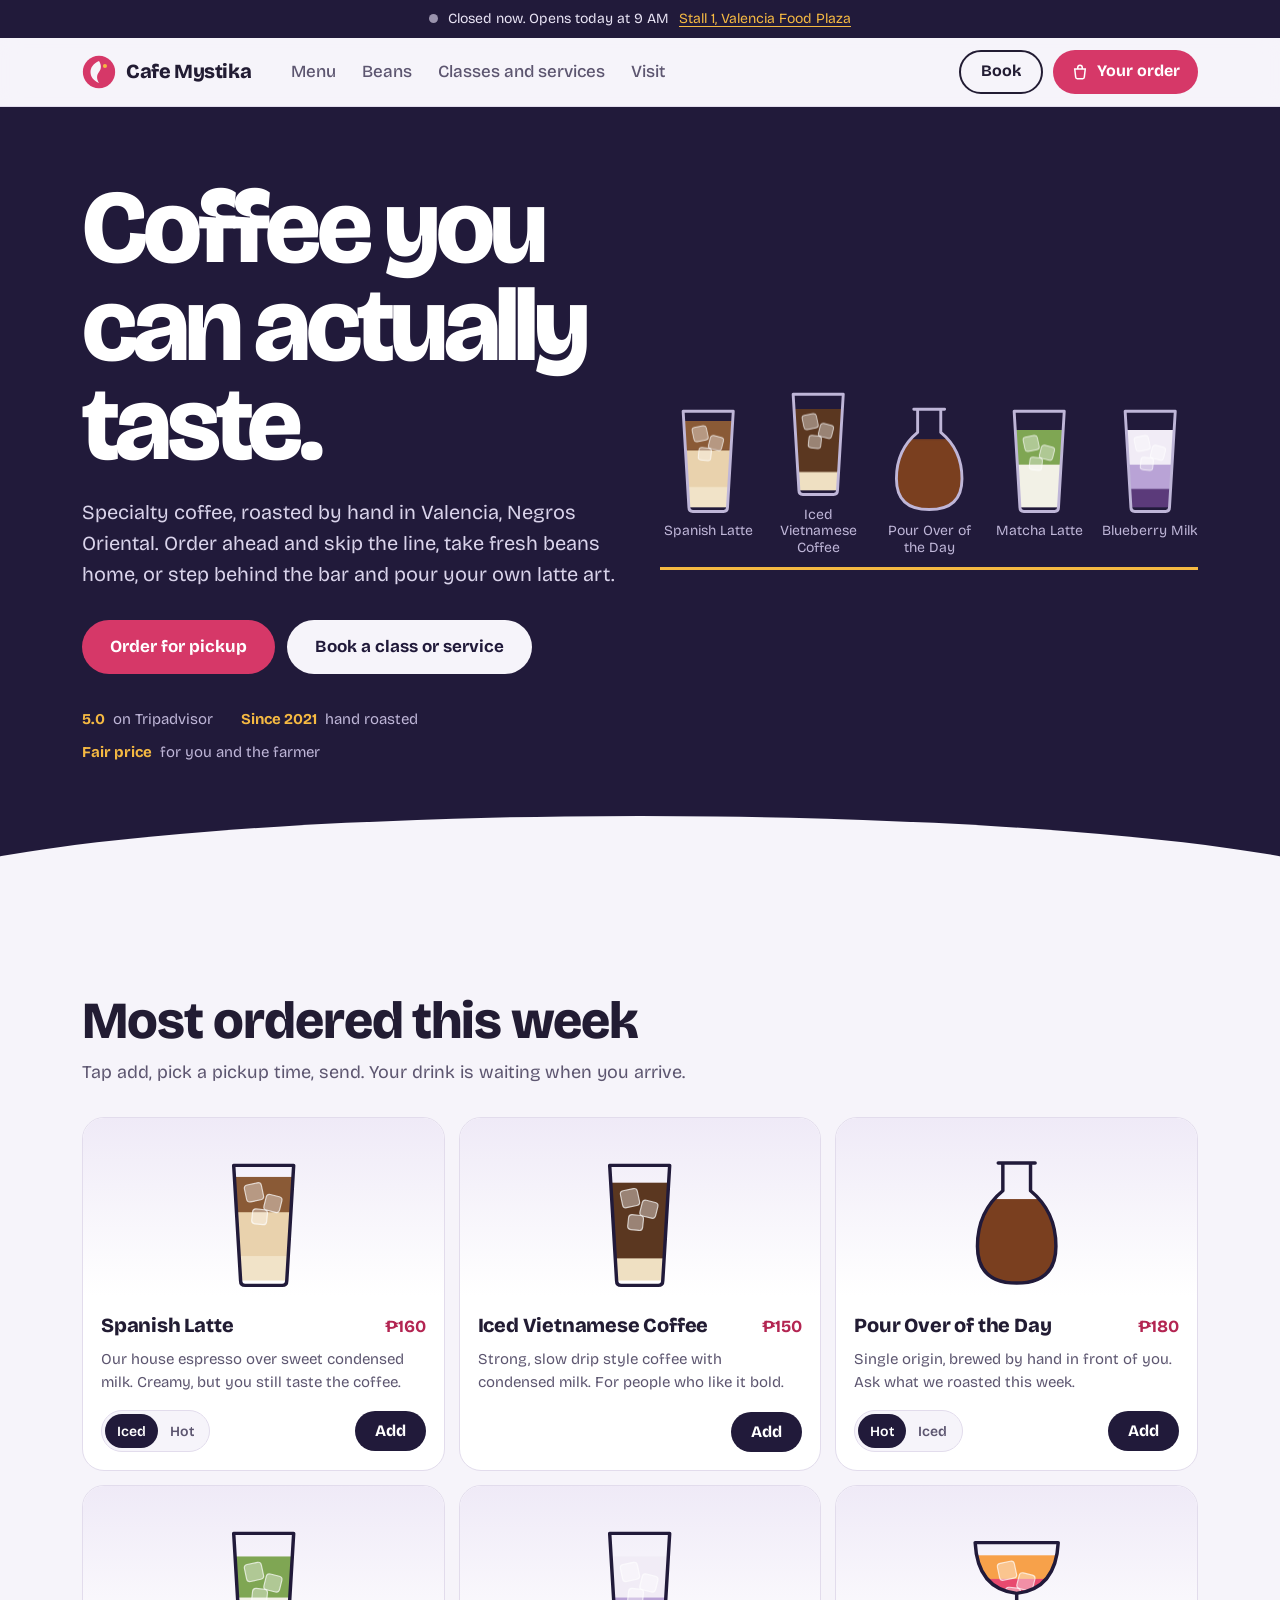
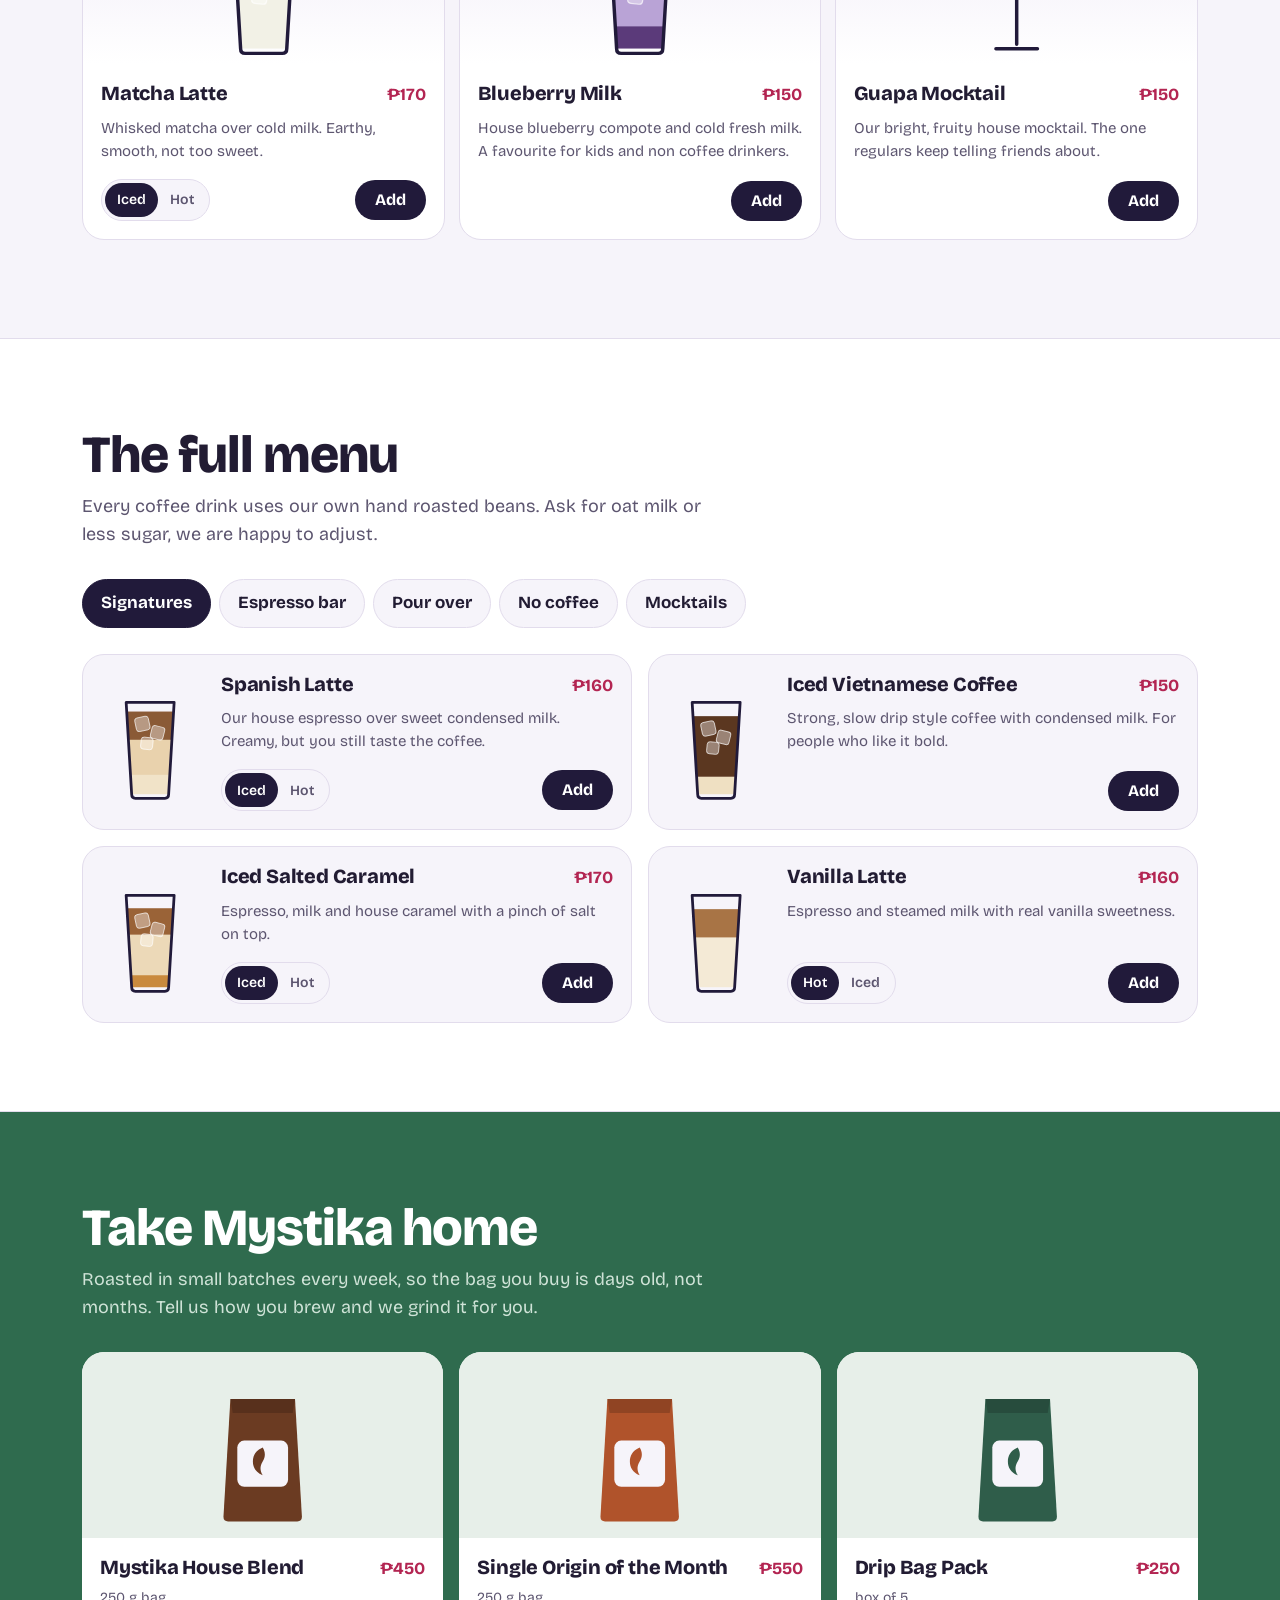
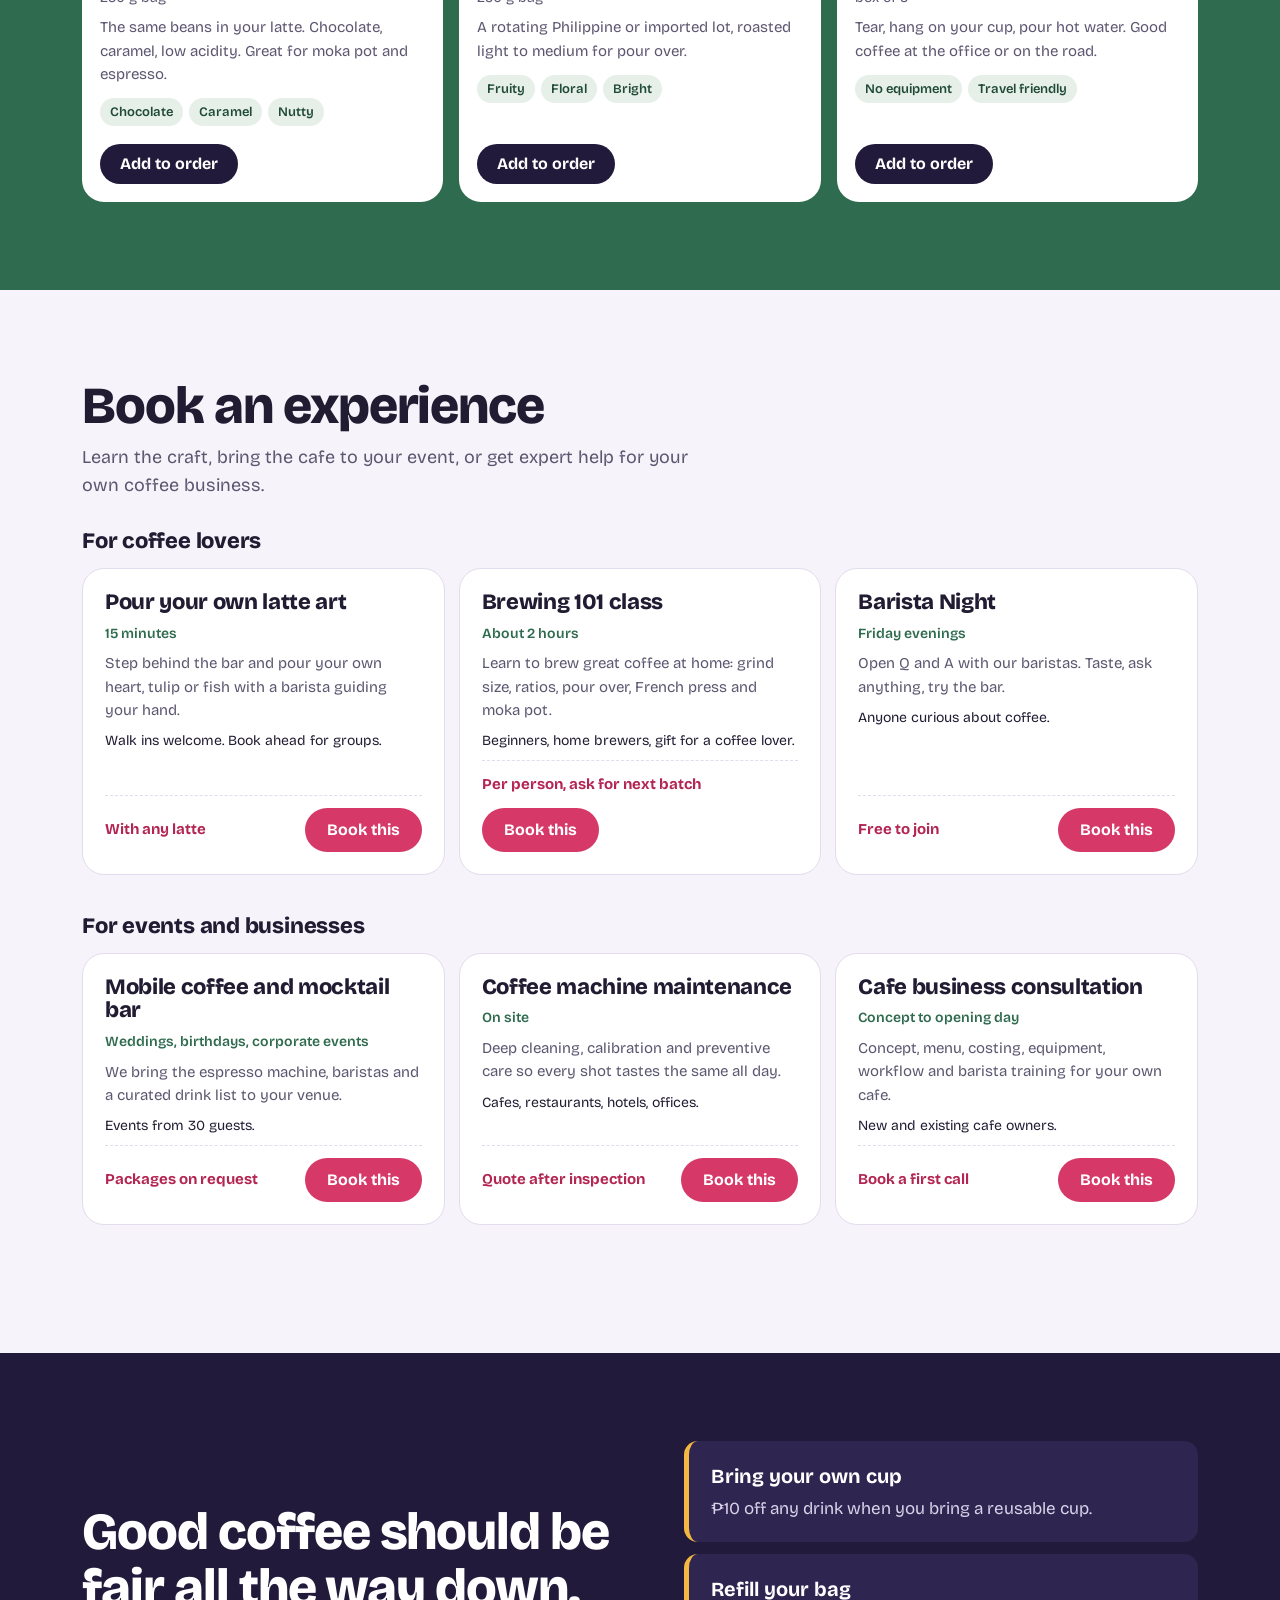
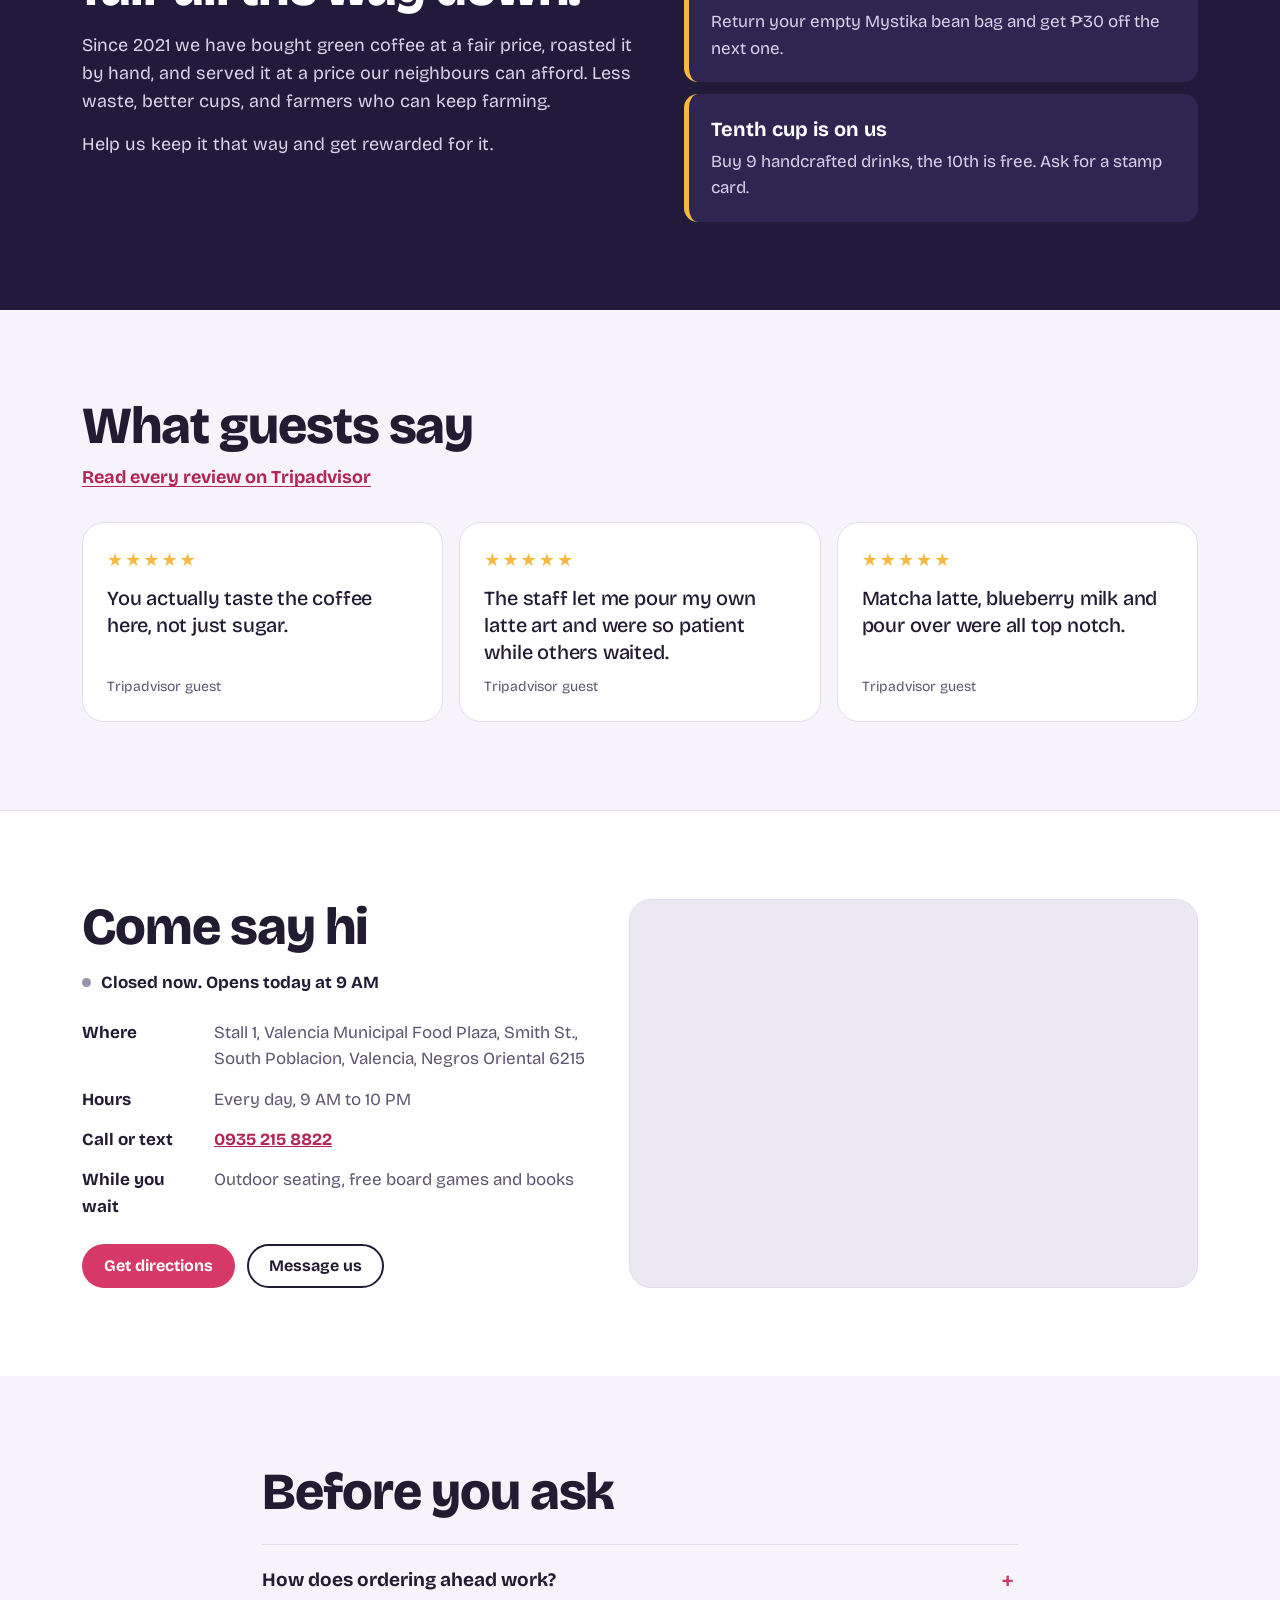
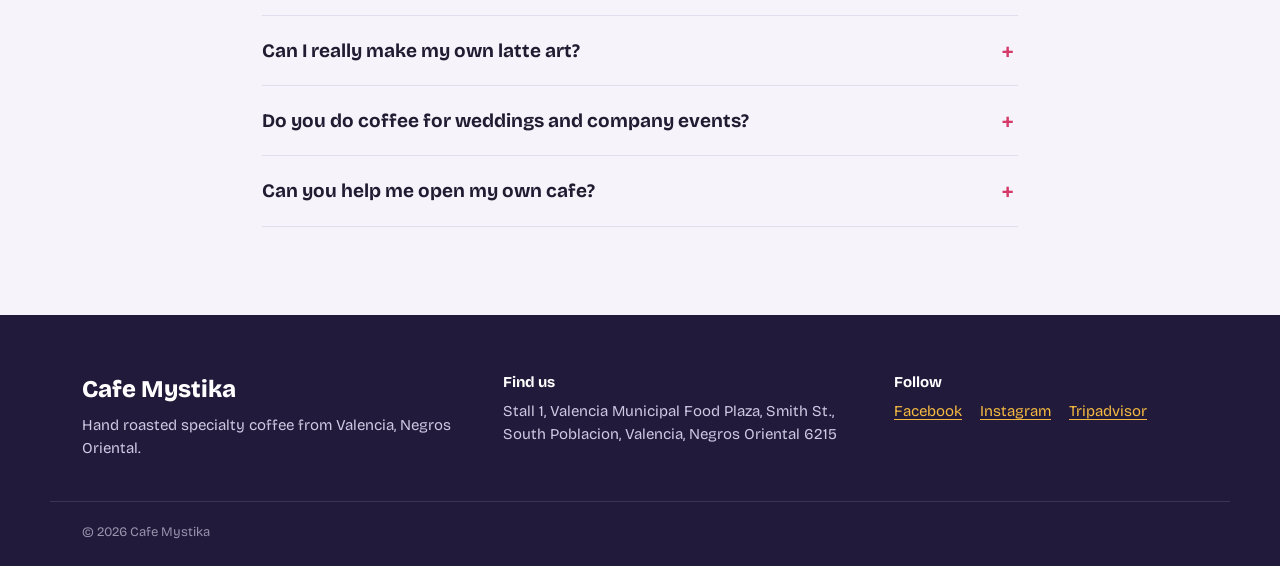
==== index.html @ bd98e8c8 "Build Cafe Mystika website with order ahead and booking flows Single page static site: bestsellers, " ====
<!doctype html>
<html lang="en">
<head>
  <meta charset="utf-8">
  <meta name="viewport" content="width=device-width, initial-scale=1">
  <title>Cafe Mystika | Specialty Coffee in Valencia, Negros Oriental</title>
  <meta name="description" content="Hand roasted specialty coffee in Valencia, Negros Oriental. Order ahead for pickup, buy fresh beans, pour your own latte art, or book a brewing class, event coffee bar, machine maintenance or cafe consultation.">
  <meta name="theme-color" content="#211a3a">
  <link rel="canonical" href="https://www.cafemystika.com/">
  <link rel="icon" href="assets/img/favicon.svg" type="image/svg+xml">

  <meta property="og:type" content="website">
  <meta property="og:title" content="Cafe Mystika | Coffee you can actually taste">
  <meta property="og:description" content="Hand roasted specialty coffee in Valencia, Negros Oriental. Order ahead, take beans home, or book a class.">
  <meta property="og:url" content="https://www.cafemystika.com/">
  <meta property="og:image" content="https://www.cafemystika.com/assets/img/og.png">
  <meta name="twitter:card" content="summary_large_image">

  <link rel="preconnect" href="https://fonts.googleapis.com">
  <link rel="preconnect" href="https://fonts.gstatic.com" crossorigin>
  <link href="https://fonts.googleapis.com/css2?family=Bricolage+Grotesque:opsz,wght@12..96,400;12..96,500;12..96,700;12..96,800&display=swap" rel="stylesheet">
  <link rel="stylesheet" href="assets/css/styles.css">

  <script type="application/ld+json">
  {
    "@context": "https://schema.org",
    "@type": "CafeOrCoffeeShop",
    "name": "Cafe Mystika",
    "url": "https://www.cafemystika.com/",
    "telephone": "+639352158822",
    "servesCuisine": "Specialty coffee",
    "priceRange": "₱₱",
    "address": {
      "@type": "PostalAddress",
      "streetAddress": "Stall 1, Valencia Municipal Food Plaza, Smith St., South Poblacion",
      "addressLocality": "Valencia",
      "addressRegion": "Negros Oriental",
      "postalCode": "6215",
      "addressCountry": "PH"
    },
    "openingHoursSpecification": [{
      "@type": "OpeningHoursSpecification",
      "dayOfWeek": ["Monday","Tuesday","Wednesday","Thursday","Friday","Saturday","Sunday"],
      "opens": "09:00",
      "closes": "22:00"
    }],
    "sameAs": [
      "https://www.facebook.com/CafeMystika/",
      "https://www.instagram.com/cafemystika/"
    ]
  }
  </script>
</head>
<body>
  <a class="skip" href="#main">Skip to content</a>

  <div class="statusbar" role="status">
    <span class="status-dot" data-open-dot></span>
    <span data-open-text>Open daily 9 AM to 10 PM</span>
    <a href="#visit" class="statusbar-link">Stall 1, Valencia Food Plaza</a>
  </div>

  <header class="site-header">
    <div class="wrap header-inner">
      <a href="#top" class="logo" aria-label="Cafe Mystika home">
        <svg viewBox="0 0 40 40" width="34" height="34" aria-hidden="true"><circle cx="20" cy="20" r="19" fill="var(--hibiscus)"/><path d="M20 7c3 5 3 9 0 13s-3 8 0 13c-7-3-10-8-10-13S13 10 20 7z" fill="var(--paper)"/><circle cx="27" cy="13" r="2.4" fill="var(--mango)"/></svg>
        <span>Cafe Mystika</span>
      </a>
      <nav class="nav" aria-label="Main">
        <a href="#menu">Menu</a>
        <a href="#beans">Beans</a>
        <a href="#book">Classes and services</a>
        <a href="#visit">Visit</a>
      </nav>
      <div class="header-actions">
        <a class="btn btn-ghost hide-sm" href="#book">Book</a>
        <button class="btn btn-primary cart-btn" type="button" data-open-cart aria-label="Open your order">
          <svg viewBox="0 0 24 24" width="18" height="18" aria-hidden="true"><path d="M5 8h14l-1.3 11.1a2 2 0 0 1-2 1.9H8.3a2 2 0 0 1-2-1.9L5 8zm4 0V6a3 3 0 0 1 6 0v2" fill="none" stroke="currentColor" stroke-width="2" stroke-linecap="round"/></svg>
          <span class="hide-xs">Your order</span>
          <span class="cart-count" data-cart-count>0</span>
        </button>
      </div>
    </div>
  </header>

  <main id="main">
    <section class="hero" id="top">
      <div class="wrap hero-grid">
        <div class="hero-copy">
          <h1>Coffee you can actually taste.</h1>
          <p class="lede">Specialty coffee, roasted by hand in Valencia, Negros Oriental. Order ahead and skip the line, take fresh beans home, or step behind the bar and pour your own latte art.</p>
          <div class="hero-ctas">
            <a class="btn btn-primary btn-lg" href="#menu">Order for pickup</a>
            <a class="btn btn-light btn-lg" href="#book">Book a class or service</a>
          </div>
          <ul class="proof">
            <li><strong>5.0</strong> on Tripadvisor</li>
            <li><strong>Since 2021</strong> hand roasted</li>
            <li><strong>Fair price</strong> for you and the farmer</li>
          </ul>
        </div>
        <div class="hero-shelf" aria-hidden="true" data-hero-shelf></div>
      </div>
    </section>

    <section class="section" id="bestsellers" aria-labelledby="best-h">
      <div class="wrap">
        <div class="section-head">
          <h2 id="best-h">Most ordered this week</h2>
          <p>Tap add, pick a pickup time, send. Your drink is waiting when you arrive.</p>
        </div>
        <div class="bestsellers" data-bestsellers></div>
      </div>
    </section>

    <section class="section section-menu" id="menu" aria-labelledby="menu-h">
      <div class="wrap">
        <div class="section-head">
          <h2 id="menu-h">The full menu</h2>
          <p>Every coffee drink uses our own hand roasted beans. Ask for oat milk or less sugar, we are happy to adjust.</p>
        </div>
        <div class="tabs" role="tablist" aria-label="Menu categories" data-tabs></div>
        <div class="menu-list" data-menu></div>
      </div>
    </section>

    <section class="section section-beans" id="beans" aria-labelledby="beans-h">
      <div class="wrap">
        <div class="section-head">
          <h2 id="beans-h">Take Mystika home</h2>
          <p>Roasted in small batches every week, so the bag you buy is days old, not months. Tell us how you brew and we grind it for you.</p>
        </div>
        <div class="beans" data-beans></div>
      </div>
    </section>

    <section class="section" id="book" aria-labelledby="book-h">
      <div class="wrap">
        <div class="section-head">
          <h2 id="book-h">Book an experience</h2>
          <p>Learn the craft, bring the cafe to your event, or get expert help for your own coffee business.</p>
        </div>
        <h3 class="group-title">For coffee lovers</h3>
        <div class="services" data-services="experience"></div>
        <h3 class="group-title">For events and businesses</h3>
        <div class="services" data-services="business"></div>
      </div>
    </section>

    <section class="section section-mission" id="mission" aria-labelledby="mission-h">
      <div class="wrap mission-grid">
        <div>
          <h2 id="mission-h">Good coffee should be fair all the way down.</h2>
          <p>Since 2021 we have bought green coffee at a fair price, roasted it by hand, and served it at a price our neighbours can afford. Less waste, better cups, and farmers who can keep farming.</p>
          <p>Help us keep it that way and get rewarded for it.</p>
        </div>
        <ul class="offers" data-offers></ul>
      </div>
    </section>

    <section class="section" id="reviews" aria-labelledby="reviews-h">
      <div class="wrap">
        <div class="section-head">
          <h2 id="reviews-h">What guests say</h2>
          <p><a data-link="tripadvisor" href="#" target="_blank" rel="noopener">Read every review on Tripadvisor</a></p>
        </div>
        <div class="reviews" data-reviews></div>
      </div>
    </section>

    <section class="section section-visit" id="visit" aria-labelledby="visit-h">
      <div class="wrap visit-grid">
        <div class="visit-info">
          <h2 id="visit-h">Come say hi</h2>
          <p class="visit-status"><span class="status-dot" data-open-dot></span> <span data-open-text>Open daily 9 AM to 10 PM</span></p>
          <dl class="facts">
            <div><dt>Where</dt><dd data-address></dd></div>
            <div><dt>Hours</dt><dd>Every day, 9 AM to 10 PM</dd></div>
            <div><dt>Call or text</dt><dd><a data-link="tel" href="#" data-phone-display></a></dd></div>
            <div><dt>While you wait</dt><dd>Outdoor seating, free board games and books</dd></div>
          </dl>
          <div class="visit-ctas">
            <a class="btn btn-primary" data-link="directions" href="#" target="_blank" rel="noopener">Get directions</a>
            <a class="btn btn-ghost" data-link="messenger" href="#" target="_blank" rel="noopener">Message us</a>
          </div>
        </div>
        <div class="map">
          <iframe title="Map to Cafe Mystika" loading="lazy" referrerpolicy="no-referrer-when-downgrade" data-map></iframe>
        </div>
      </div>
    </section>

    <section class="section" id="faq" aria-labelledby="faq-h">
      <div class="wrap faq-wrap">
        <h2 id="faq-h">Before you ask</h2>
        <div class="faq">
          <details>
            <summary>How does ordering ahead work?</summary>
            <p>Add drinks or beans to your order, choose a pickup time and send it to us by text or Messenger. We confirm right away and have it ready when you arrive. You pay at the counter.</p>
          </details>
          <details>
            <summary>Can I really make my own latte art?</summary>
            <p>Yes. Order any latte and ask the barista. They will guide your hand. Groups of four or more, please book ahead so we can give you the bar.</p>
          </details>
          <details>
            <summary>Do you do coffee for weddings and company events?</summary>
            <p>Yes. We bring the machine, the baristas and a drink list made for your guests. Send a booking request with your date and headcount and we will reply with packages.</p>
          </details>
          <details>
            <summary>Can you help me open my own cafe?</summary>
            <p>That is exactly what our consultation is for: concept, menu costing, equipment, workflow and barista training. Book a first call and tell us where you are at.</p>
          </details>
        </div>
      </div>
    </section>
  </main>

  <footer class="site-footer">
    <div class="wrap footer-grid">
      <div>
        <p class="footer-name">Cafe Mystika</p>
        <p>Hand roasted specialty coffee from Valencia, Negros Oriental.</p>
      </div>
      <div>
        <p class="footer-h">Find us</p>
        <p data-address></p>
      </div>
      <div>
        <p class="footer-h">Follow</p>
        <p class="footer-links">
          <a data-link="facebook" href="#" target="_blank" rel="noopener">Facebook</a>
          <a data-link="instagram" href="#" target="_blank" rel="noopener">Instagram</a>
          <a data-link="tripadvisor" href="#" target="_blank" rel="noopener">Tripadvisor</a>
        </p>
      </div>
    </div>
    <p class="wrap copyright">© <span data-year></span> Cafe Mystika</p>
  </footer>

  <!-- Mobile action bar -->
  <nav class="actionbar" aria-label="Quick actions">
    <a data-link="tel" href="#">Call</a>
    <a href="#book">Book</a>
    <button type="button" data-open-cart>Order <span class="cart-count" data-cart-count>0</span></button>
  </nav>

  <!-- Cart drawer -->
  <div class="drawer" data-cart hidden>
    <div class="drawer-backdrop" data-close-cart></div>
    <aside class="drawer-panel" role="dialog" aria-modal="true" aria-labelledby="cart-h">
      <div class="drawer-head">
        <h2 id="cart-h">Your order</h2>
        <button class="icon-btn" type="button" data-close-cart aria-label="Close your order">
          <svg viewBox="0 0 24 24" width="22" height="22" aria-hidden="true"><path d="M6 6l12 12M18 6L6 18" stroke="currentColor" stroke-width="2" stroke-linecap="round"/></svg>
        </button>
      </div>
      <div class="drawer-body">
        <ul class="cart-lines" data-cart-lines></ul>
        <div class="cart-empty" data-cart-empty>
          <p>Nothing here yet.</p>
          <a class="btn btn-primary" href="#menu" data-close-cart>Browse the menu</a>
        </div>
        <form class="cart-form" data-cart-form novalidate>
          <div class="field">
            <label for="c-name">Your name</label>
            <input id="c-name" name="name" autocomplete="given-name" required>
          </div>
          <div class="field">
            <label for="c-time">Pickup time</label>
            <select id="c-time" name="time" required data-pickup-times></select>
          </div>
          <div class="field">
            <label for="c-notes">Notes <span class="optional">(optional)</span></label>
            <input id="c-notes" name="notes" placeholder="Less sweet, oat milk, grind for moka pot">
          </div>
        </form>
      </div>
      <div class="drawer-foot" data-cart-foot>
        <div class="total-row"><span>Total</span><strong data-cart-total>₱0</strong></div>
        <p class="pay-note">Pay when you pick up. We reply to confirm.</p>
        <div class="send-row">
          <button class="btn btn-primary btn-block" type="button" data-send="sms">Send order by text</button>
          <button class="btn btn-ghost btn-block" type="button" data-send="messenger">Send on Messenger</button>
        </div>
      </div>
    </aside>
  </div>

  <!-- Booking dialog -->
  <dialog class="booking" data-booking aria-labelledby="book-dialog-h">
    <form method="dialog" class="booking-form" data-booking-form novalidate>
      <div class="drawer-head">
        <h2 id="book-dialog-h">Book <span data-booking-title></span></h2>
        <button class="icon-btn" value="cancel" formnovalidate aria-label="Close booking">
          <svg viewBox="0 0 24 24" width="22" height="22" aria-hidden="true"><path d="M6 6l12 12M18 6L6 18" stroke="currentColor" stroke-width="2" stroke-linecap="round"/></svg>
        </button>
      </div>
      <div class="booking-body">
        <div class="field">
          <label for="b-service">What would you like to book?</label>
          <select id="b-service" name="service" data-booking-services></select>
        </div>
        <div class="field-row">
          <div class="field">
            <label for="b-date">Preferred date</label>
            <input id="b-date" name="date" type="date" required>
          </div>
          <div class="field">
            <label for="b-pax">People</label>
            <input id="b-pax" name="pax" type="number" min="1" value="1" inputmode="numeric" required>
          </div>
        </div>
        <div class="field-row">
          <div class="field">
            <label for="b-name">Your name</label>
            <input id="b-name" name="name" autocomplete="name" required>
          </div>
          <div class="field">
            <label for="b-phone">Mobile number</label>
            <input id="b-phone" name="phone" type="tel" autocomplete="tel" inputmode="tel" placeholder="09XX XXX XXXX" required>
          </div>
        </div>
        <div class="field">
          <label for="b-notes">Anything we should know? <span class="optional">(optional)</span></label>
          <textarea id="b-notes" name="notes" rows="3" placeholder="Venue, event type, machine brand, your cafe idea"></textarea>
        </div>
        <p class="form-error" data-booking-error role="alert" hidden></p>
      </div>
      <div class="drawer-foot">
        <p class="pay-note">No payment now. We reply within the day to confirm your slot.</p>
        <div class="send-row">
          <button class="btn btn-primary btn-block" type="button" data-book-send="sms">Send request by text</button>
          <button class="btn btn-ghost btn-block" type="button" data-book-send="messenger">Send on Messenger</button>
        </div>
      </div>
    </form>
  </dialog>

  <div class="toast" data-toast role="status" aria-live="polite" hidden></div>

  <script src="assets/js/catalog.js"></script>
  <script src="assets/js/app.js"></script>
</body>
</html>
---- assets/css/styles.css ----
/* Cafe Mystika
   Palette: night violet (Valencia after dark), hibiscus (our tea, our call to action),
   mango (warmth, stars), leaf (the farms), lilac paper. */

:root {
  --night: #211a3a;
  --night-2: #2e2550;
  --hibiscus: #d63868;
  --hibiscus-dark: #b32552;
  --mango: #f5b942;
  --leaf: #2f6b4e;
  --paper: #f6f4fa;
  --card: #ffffff;
  --ink: #221c33;
  --muted: #5d5670;
  --line: #e2dcec;
  --radius-lg: 22px;
  --radius: 14px;
  --radius-sm: 999px;
  --wrap: 1180px;
  --font: "Bricolage Grotesque", ui-sans-serif, system-ui, -apple-system, "Segoe UI", Roboto, sans-serif;
  color-scheme: light;
}

*, *::before, *::after { box-sizing: border-box; }
html { scroll-behavior: smooth; scroll-padding-top: 84px; -webkit-text-size-adjust: 100%; }
body {
  margin: 0;
  background: var(--paper);
  color: var(--ink);
  font-family: var(--font);
  font-size: 17px;
  line-height: 1.55;
  font-optical-sizing: auto;
  -webkit-font-smoothing: antialiased;
  padding-bottom: 72px; /* room for mobile action bar */
}
body.locked { overflow: hidden; }
img, svg { display: block; max-width: 100%; }
a { color: inherit; }
h1, h2, h3, h4 { margin: 0; line-height: 1.08; font-weight: 800; letter-spacing: -0.02em; }
p { margin: 0; }
button, input, select, textarea { font: inherit; color: inherit; }
[hidden] { display: none !important; }

:focus-visible { outline: 3px solid var(--mango); outline-offset: 3px; border-radius: 6px; }

.wrap { max-width: var(--wrap); margin: 0 auto; padding: 0 16px; }
@media (min-width: 720px) { .wrap { padding: 0 32px; } }

.skip { position: absolute; left: -999px; top: 8px; background: var(--mango); color: var(--night); padding: 8px 14px; border-radius: 8px; z-index: 100; }
.skip:focus { left: 8px; }

/* ---------- Buttons ---------- */
.btn {
  display: inline-flex; align-items: center; justify-content: center; gap: 8px;
  min-height: 44px; padding: 0 20px;
  border: 2px solid transparent; border-radius: var(--radius-sm);
  font-weight: 700; font-size: 16px; text-decoration: none; cursor: pointer;
  transition: background-color .15s, color .15s, border-color .15s, transform .1s;
  white-space: nowrap;
}
.btn:active { transform: translateY(1px); }
.btn-primary { background: var(--hibiscus); color: #fff; }
.btn-primary:hover { background: var(--hibiscus-dark); }
.btn-ghost { border-color: currentColor; background: transparent; }
.btn-ghost:hover { background: rgba(33, 26, 58, .06); }
.btn-light { background: var(--paper); color: var(--night); }
.btn-light:hover { background: #fff; }
.btn-lg { min-height: 54px; padding: 0 26px; font-size: 17px; }
.btn-block { width: 100%; }
.btn-add { background: var(--night); color: #fff; min-height: 40px; padding: 0 18px; }
.btn-add:hover { background: var(--night-2); }

.icon-btn { background: none; border: 0; padding: 8px; border-radius: 50%; cursor: pointer; display: inline-flex; }
.icon-btn:hover { background: rgba(33, 26, 58, .08); }

/* ---------- Status bar + header ---------- */
.statusbar {
  background: var(--night); color: #e9e4f5;
  display: flex; align-items: center; justify-content: center; gap: 10px; flex-wrap: wrap;
  font-size: 14px; padding: 8px 16px; text-align: center;
}
.statusbar-link { color: var(--mango); text-underline-offset: 3px; }
@media (max-width: 519px) { .statusbar-link { display: none; } }
.status-dot { width: 9px; height: 9px; border-radius: 50%; background: #9a93ad; display: inline-block; flex: none; }
.status-dot.is-open { background: #4fd18b; box-shadow: 0 0 0 4px rgba(79, 209, 139, .18); }

.site-header {
  position: sticky; top: 0; z-index: 40;
  background: rgba(246, 244, 250, .92);
  -webkit-backdrop-filter: saturate(1.4) blur(10px); backdrop-filter: saturate(1.4) blur(10px);
  border-bottom: 1px solid var(--line);
}
.header-inner { display: flex; align-items: center; gap: 20px; height: 68px; }
.logo { display: inline-flex; align-items: center; gap: 10px; font-weight: 800; font-size: 20px; text-decoration: none; letter-spacing: -0.02em; }
.nav { display: none; gap: 26px; margin-left: 20px; }
.nav a { text-decoration: none; font-weight: 500; color: var(--muted); }
.nav a:hover { color: var(--ink); }
.header-actions { margin-left: auto; display: flex; gap: 10px; align-items: center; }
.cart-btn { padding: 0 16px; }
.cart-count {
  min-width: 22px; height: 22px; padding: 0 6px; border-radius: 11px;
  background: var(--mango); color: var(--night); font-size: 13px; font-weight: 800;
  display: inline-flex; align-items: center; justify-content: center;
}
.cart-count.bump { animation: bump .35s ease; }
@keyframes bump { 40% { transform: scale(1.35); } }
.hide-sm { display: none; }
@media (min-width: 480px) { .hide-xs { display: inline; } }
@media (max-width: 479px) { .hide-xs { display: none; } }
@media (min-width: 720px) { .hide-sm { display: inline-flex; } }
@media (min-width: 960px) { .nav { display: flex; } }

/* ---------- Hero ---------- */
.hero { background: var(--night); color: #fff; overflow: hidden; position: relative; }
.hero::after {
  content: ""; position: absolute; inset: auto -10% -1px -10%; height: 90px;
  background: var(--paper); border-radius: 50% 50% 0 0 / 100% 100% 0 0;
}
.hero-grid { display: grid; gap: 40px; padding-top: 56px; padding-bottom: 110px; position: relative; z-index: 1; }
.hero h1 {
  font-size: clamp(46px, 11vw, 104px);
  line-height: .95; letter-spacing: -0.045em; font-weight: 800;
  max-width: 9ch;
}
.lede { margin-top: 22px; font-size: clamp(17px, 2.2vw, 20px); color: #d9d3ea; max-width: 34em; }
.hero-ctas { display: flex; flex-wrap: wrap; gap: 12px; margin-top: 30px; }
.proof { list-style: none; padding: 0; margin: 34px 0 0; display: flex; flex-wrap: wrap; gap: 10px 28px; color: #bfb6d8; font-size: 15px; }
.proof strong { color: var(--mango); font-weight: 700; margin-right: 4px; }

.hero-shelf { color: #f0ecf9; align-self: end; }
.shelf {
  display: flex; align-items: flex-end; justify-content: space-between; gap: 6px;
  border-bottom: 3px solid var(--mango); padding-bottom: 10px;
}
.shelf-item { flex: 1; text-align: center; font-size: 12px; color: #bfb6d8; }
.shelf-item .drink { width: 100%; max-width: 110px; margin: 0 auto 8px; }
.shelf-item:nth-child(odd) .drink { max-width: 128px; }
.shelf-item span { display: block; line-height: 1.2; min-height: 2.4em; }
@media (min-width: 960px) {
  .hero-grid { grid-template-columns: 1fr 1fr; align-items: center; padding-top: 72px; padding-bottom: 140px; }
  .hero h1 { max-width: 10ch; }
  .hero-shelf { align-self: center; }
  .shelf { gap: 14px; }
  .shelf-item { font-size: 14px; }
  .shelf-item .drink { max-width: 150px; }
  .shelf-item:nth-child(odd) .drink { max-width: 180px; }
}

/* The one moment of motion: drinks pour in on load */
.drink.animate .layer { transform-box: fill-box; transform-origin: bottom; animation: pour .9s cubic-bezier(.3, .7, .2, 1) both; animation-delay: calc(var(--d, 0) * 120ms + var(--i) * 260ms + 200ms); }
.shelf-item { --d: 0; }
.drink.animate .ice { animation: fade .5s ease both; animation-delay: calc(var(--d, 0) * 120ms + 900ms); }
@keyframes pour { from { transform: scaleY(0); } to { transform: scaleY(1); } }
@keyframes fade { from { opacity: 0; } }
@media (prefers-reduced-motion: reduce) {
  html { scroll-behavior: auto; }
  *, *::before, *::after { animation: none !important; transition: none !important; }
}

/* ---------- Sections ---------- */
.section { padding: 64px 0; }
@media (min-width: 720px) { .section { padding: 88px 0; } }
.section-head { display: grid; gap: 10px; margin-bottom: 30px; max-width: 640px; }
.section-head h2, .mission-grid h2, .visit-info h2, .faq-wrap h2 { font-size: clamp(32px, 5vw, 52px); }
.section-head p { color: var(--muted); font-size: 18px; }
.section-head a { color: var(--hibiscus-dark); font-weight: 700; text-underline-offset: 3px; }

/* ---------- Product cards ---------- */
.card {
  background: var(--card); border: 1px solid var(--line); border-radius: var(--radius-lg);
  display: flex; overflow: hidden;
}
.card .art { color: var(--night); display: grid; place-items: center; }
.card-body { display: flex; flex-direction: column; gap: 8px; padding: 18px; flex: 1; min-width: 0; }
.card-top { display: flex; justify-content: space-between; align-items: baseline; gap: 12px; }
.card-top h3 { font-size: 20px; letter-spacing: -0.01em; }
.price { font-weight: 700; color: var(--hibiscus-dark); white-space: nowrap; }
.desc { color: var(--muted); font-size: 15px; }
.card-actions { margin-top: auto; padding-top: 8px; display: flex; gap: 10px; align-items: center; justify-content: space-between; flex-wrap: wrap; }
.card-actions .btn-add { margin-left: auto; }

.seg { display: inline-flex; background: var(--paper); border: 1px solid var(--line); border-radius: var(--radius-sm); padding: 3px; }
.seg button { border: 0; background: none; padding: 6px 12px; border-radius: var(--radius-sm); font-size: 14px; font-weight: 600; color: var(--muted); cursor: pointer; min-height: 34px; }
.seg button[aria-checked="true"] { background: var(--night); color: #fff; }

/* Bestsellers: horizontal swipe row on phones, grid on desktop */
.bestsellers {
  display: grid; grid-auto-flow: column; grid-auto-columns: minmax(240px, 78%);
  gap: 14px; overflow-x: auto; scroll-snap-type: x mandatory; padding-bottom: 10px;
  margin: 0 -16px; padding-left: 16px; padding-right: 16px; scrollbar-width: thin;
}
.card-best { flex-direction: column; scroll-snap-align: start; }
.card-best .art { background: linear-gradient(180deg, #efeaf7, #fff); padding: 22px 0 6px; }
.card-best .drink { height: 150px; width: auto; }
@media (min-width: 720px) {
  .bestsellers { margin: 0; padding: 0 0 10px; grid-auto-columns: minmax(250px, 1fr); }
}
@media (min-width: 1100px) {
  .bestsellers { grid-auto-flow: row; grid-template-columns: repeat(3, 1fr); overflow: visible; }
}

/* Menu */
.section-menu { background: #fff; border-block: 1px solid var(--line); }
.tabs { display: flex; gap: 8px; overflow-x: auto; padding-bottom: 6px; margin-bottom: 20px; scrollbar-width: none; }
.tabs::-webkit-scrollbar { display: none; }
.tabs button {
  flex: none; border: 1.5px solid var(--line); background: var(--paper); border-radius: var(--radius-sm);
  padding: 10px 18px; font-weight: 700; cursor: pointer; min-height: 44px;
}
.tabs button[aria-selected="true"] { background: var(--night); border-color: var(--night); color: #fff; }
.menu-list { display: grid; gap: 12px; }
.card-row { background: var(--paper); }
.card-row .art { width: 92px; flex: none; padding: 14px 0 14px 14px; }
.card-row .drink { height: 100px; width: auto; }
@media (min-width: 820px) {
  .menu-list { grid-template-columns: 1fr 1fr; gap: 16px; }
  .card-row .art { width: 120px; }
  .card-row .drink { height: 120px; }
}

/* Beans */
.section-beans { background: var(--leaf); color: #fff; }
.section-beans .section-head p { color: #cfe3d7; }
.beans { display: grid; gap: 16px; }
.bean { background: #fff; color: var(--ink); border-radius: var(--radius-lg); display: flex; flex-direction: column; overflow: hidden; }
.bean .art { background: #e7efe9; display: grid; place-items: center; padding: 24px 0 12px; }
.bean .bag { height: 150px; width: auto; }
.bean .btn-add { margin-top: auto; align-self: flex-start; }
.unit { font-size: 14px; color: var(--muted); margin-top: -4px; }
.notes { list-style: none; padding: 0; margin: 4px 0 10px; display: flex; flex-wrap: wrap; gap: 6px; }
.notes li { font-size: 13px; background: #e7efe9; color: #1f4a35; border-radius: var(--radius-sm); padding: 4px 10px; font-weight: 600; }
@media (min-width: 820px) { .beans { grid-template-columns: repeat(3, 1fr); } }

/* Services */
.group-title { font-size: 22px; margin: 8px 0 14px; letter-spacing: -0.01em; }
.group-title + .services { margin-bottom: 40px; }
.services { display: grid; gap: 14px; }
.service {
  background: var(--card); border: 1px solid var(--line); border-radius: var(--radius-lg);
  padding: 22px; display: flex; flex-direction: column; gap: 8px;
}
.service h4 { font-size: 22px; letter-spacing: -0.015em; }
.service-meta { font-size: 14px; font-weight: 600; color: var(--leaf); }
.who { font-size: 14px; color: var(--ink); }
.service-foot { margin-top: auto; padding-top: 12px; display: flex; justify-content: space-between; align-items: center; gap: 12px; flex-wrap: wrap; border-top: 1px dashed var(--line); }
.service-foot .price { font-size: 15px; }
@media (min-width: 820px) { .services { grid-template-columns: repeat(3, 1fr); } }

/* Mission + offers */
.section-mission { background: var(--night); color: #fff; }
.mission-grid { display: grid; gap: 36px; }
.mission-grid p { color: #d9d3ea; margin-top: 16px; font-size: 18px; max-width: 34em; }
.offers { list-style: none; padding: 0; margin: 0; display: grid; gap: 12px; }
.offers li {
  display: grid; gap: 4px; padding: 20px 22px; border-radius: var(--radius);
  background: var(--night-2); border-left: 5px solid var(--mango);
}
.offers strong { font-size: 20px; color: #fff; }
.offers span { color: #d9d3ea; }
@media (min-width: 900px) { .mission-grid { grid-template-columns: 1.1fr 1fr; align-items: center; } }

/* Reviews */
.reviews { display: grid; gap: 16px; }
.review { margin: 0; background: var(--card); border: 1px solid var(--line); border-radius: var(--radius-lg); padding: 24px; display: flex; flex-direction: column; gap: 10px; }
.stars { color: var(--mango); letter-spacing: 2px; font-size: 18px; }
.review blockquote { margin: 0; font-size: 20px; line-height: 1.35; font-weight: 500; letter-spacing: -0.01em; }
.review figcaption { color: var(--muted); font-size: 14px; margin-top: auto; }
@media (min-width: 820px) { .reviews { grid-template-columns: repeat(3, 1fr); } }

/* Visit */
.section-visit { background: #fff; border-top: 1px solid var(--line); }
.visit-grid { display: grid; gap: 30px; }
.visit-status { display: flex; align-items: center; gap: 10px; margin-top: 14px; font-weight: 700; }
.facts { margin: 24px 0; display: grid; gap: 14px; }
.facts div { display: grid; grid-template-columns: 120px 1fr; gap: 12px; }
.facts dt { font-weight: 700; }
.facts dd { margin: 0; color: var(--muted); }
.facts a { color: var(--hibiscus-dark); font-weight: 700; }
.visit-ctas { display: flex; gap: 12px; flex-wrap: wrap; }
.map { border-radius: var(--radius-lg); overflow: hidden; border: 1px solid var(--line); min-height: 320px; background: #ece8f3; }
.map iframe { width: 100%; height: 100%; min-height: 320px; border: 0; display: block; }
@media (min-width: 900px) { .visit-grid { grid-template-columns: 1fr 1.1fr; align-items: stretch; } }
@media (max-width: 420px) { .facts div { grid-template-columns: 1fr; gap: 2px; } }

/* FAQ */
.faq-wrap { max-width: 820px; }
.faq { margin-top: 24px; border-top: 1px solid var(--line); }
.faq details { border-bottom: 1px solid var(--line); }
.faq summary { cursor: pointer; padding: 20px 36px 20px 0; font-weight: 700; font-size: 19px; list-style: none; position: relative; }
.faq summary::-webkit-details-marker { display: none; }
.faq summary::after { content: "+"; position: absolute; right: 4px; top: 16px; font-size: 26px; font-weight: 500; color: var(--hibiscus); transition: transform .2s; }
.faq details[open] summary::after { transform: rotate(45deg); }
.faq details p { padding: 0 0 22px; color: var(--muted); max-width: 62ch; }

/* Footer */
.site-footer { background: var(--night); color: #cfc8e3; padding: 56px 0 24px; font-size: 15px; }
.footer-grid { display: grid; gap: 26px; }
.footer-name { font-size: 24px; font-weight: 800; color: #fff; margin-bottom: 6px; }
.footer-h { font-weight: 700; color: #fff; margin-bottom: 6px; }
.footer-links { display: flex; gap: 18px; flex-wrap: wrap; }
.footer-links a { color: var(--mango); text-underline-offset: 3px; }
.copyright { margin-top: 40px; padding-top: 20px; border-top: 1px solid rgba(255, 255, 255, .12); color: #9a93ad; font-size: 13px; }
@media (min-width: 820px) { .footer-grid { grid-template-columns: 1.3fr 1.2fr 1fr; } }

/* ---------- Mobile action bar ---------- */
.actionbar {
  position: fixed; left: 0; right: 0; bottom: 0; z-index: 45;
  display: grid; grid-template-columns: 1fr 1fr 1.4fr;
  background: #fff; border-top: 1px solid var(--line);
  padding: 8px 10px calc(8px + env(safe-area-inset-bottom)); gap: 8px;
}
.actionbar a, .actionbar button {
  min-height: 48px; border-radius: var(--radius-sm); border: 1.5px solid var(--line);
  display: inline-flex; align-items: center; justify-content: center; gap: 8px;
  font-weight: 700; text-decoration: none; background: #fff; cursor: pointer; font-size: 16px;
}
.actionbar button { background: var(--hibiscus); color: #fff; border-color: var(--hibiscus); }
@media (min-width: 900px) { .actionbar { display: none; } body { padding-bottom: 0; } }

/* ---------- Cart drawer ---------- */
.drawer { position: fixed; inset: 0; z-index: 60; }
.drawer-backdrop { position: absolute; inset: 0; background: rgba(20, 15, 36, .5); opacity: 0; transition: opacity .2s; }
.drawer-panel {
  position: absolute; right: 0; top: 0; bottom: 0; width: min(440px, 100%);
  background: var(--paper); display: flex; flex-direction: column;
  transform: translateX(100%); transition: transform .22s ease;
}
.drawer.open .drawer-backdrop { opacity: 1; }
.drawer.open .drawer-panel { transform: none; }
.drawer-head { display: flex; justify-content: space-between; align-items: center; padding: 18px 16px 12px 20px; border-bottom: 1px solid var(--line); }
.drawer-head h2 { font-size: 26px; }
.drawer-body { flex: 1; overflow-y: auto; padding: 16px 20px; }
.drawer-foot { padding: 16px 20px calc(16px + env(safe-area-inset-bottom)); border-top: 1px solid var(--line); background: #fff; }

.cart-lines { list-style: none; padding: 0; margin: 0 0 18px; display: grid; gap: 10px; }
.cart-line { display: grid; grid-template-columns: 48px 1fr auto; gap: 12px; align-items: center; background: #fff; border: 1px solid var(--line); border-radius: var(--radius); padding: 10px 12px; }
.cart-line-art { color: var(--night); }
.cart-line-art svg { height: 56px; width: auto; }
.cart-line-name { font-weight: 700; line-height: 1.2; }
.cart-line-meta { font-size: 14px; color: var(--muted); }
.qty { display: inline-flex; align-items: center; gap: 4px; border: 1px solid var(--line); border-radius: var(--radius-sm); }
.qty button { width: 36px; height: 36px; border: 0; background: none; border-radius: 50%; font-size: 20px; cursor: pointer; }
.qty button:hover { background: var(--paper); }
.qty span { min-width: 18px; text-align: center; font-weight: 700; }
.cart-empty { text-align: center; padding: 40px 0; display: grid; gap: 16px; justify-items: center; color: var(--muted); }

.field { display: grid; gap: 6px; margin-bottom: 14px; }
.field label { font-weight: 700; font-size: 15px; }
.optional { font-weight: 400; color: var(--muted); }
.field input, .field select, .field textarea {
  width: 100%; min-height: 48px; padding: 10px 14px; border: 1.5px solid var(--line);
  border-radius: 12px; background: #fff; font-size: 16px;
}
.field textarea { min-height: 90px; resize: vertical; }
.field input:focus, .field select:focus, .field textarea:focus { outline: none; border-color: var(--night); box-shadow: 0 0 0 3px rgba(245, 185, 66, .45); }
.field [aria-invalid="true"] { border-color: var(--hibiscus); background: #fff5f8; }
.field-row { display: grid; gap: 0 12px; }
@media (min-width: 520px) { .field-row { grid-template-columns: 1fr 1fr; } }

.total-row { display: flex; justify-content: space-between; align-items: baseline; font-size: 18px; }
.total-row strong { font-size: 26px; }
.pay-note { font-size: 14px; color: var(--muted); margin: 4px 0 14px; }
.send-row { display: grid; gap: 10px; }
.form-error { color: var(--hibiscus-dark); font-weight: 600; font-size: 15px; }

/* ---------- Booking dialog ---------- */
.booking {
  border: 0; padding: 0; border-radius: var(--radius-lg); width: min(560px, calc(100% - 24px));
  max-height: calc(100% - 24px); background: var(--paper); color: var(--ink);
}
.booking::backdrop { background: rgba(20, 15, 36, .55); }
.booking-form { display: flex; flex-direction: column; max-height: calc(100vh - 24px); }
.booking-body { padding: 18px 20px 4px; overflow-y: auto; }
.booking .drawer-head h2 { font-size: 22px; }

/* ---------- Toast ---------- */
.toast {
  position: fixed; left: 50%; bottom: 88px; transform: translateX(-50%); z-index: 70;
  background: var(--night); color: #fff; border-radius: 14px; padding: 12px 14px 12px 18px;
  display: flex; gap: 14px; align-items: center; width: max-content; max-width: calc(100% - 32px);
  box-shadow: 0 10px 30px rgba(20, 15, 36, .3); font-size: 15px;
}
.toast button { background: var(--mango); color: var(--night); border: 0; border-radius: var(--radius-sm); padding: 8px 14px; font-weight: 700; cursor: pointer; white-space: nowrap; }
@media (min-width: 900px) { .toast { bottom: 28px; } }
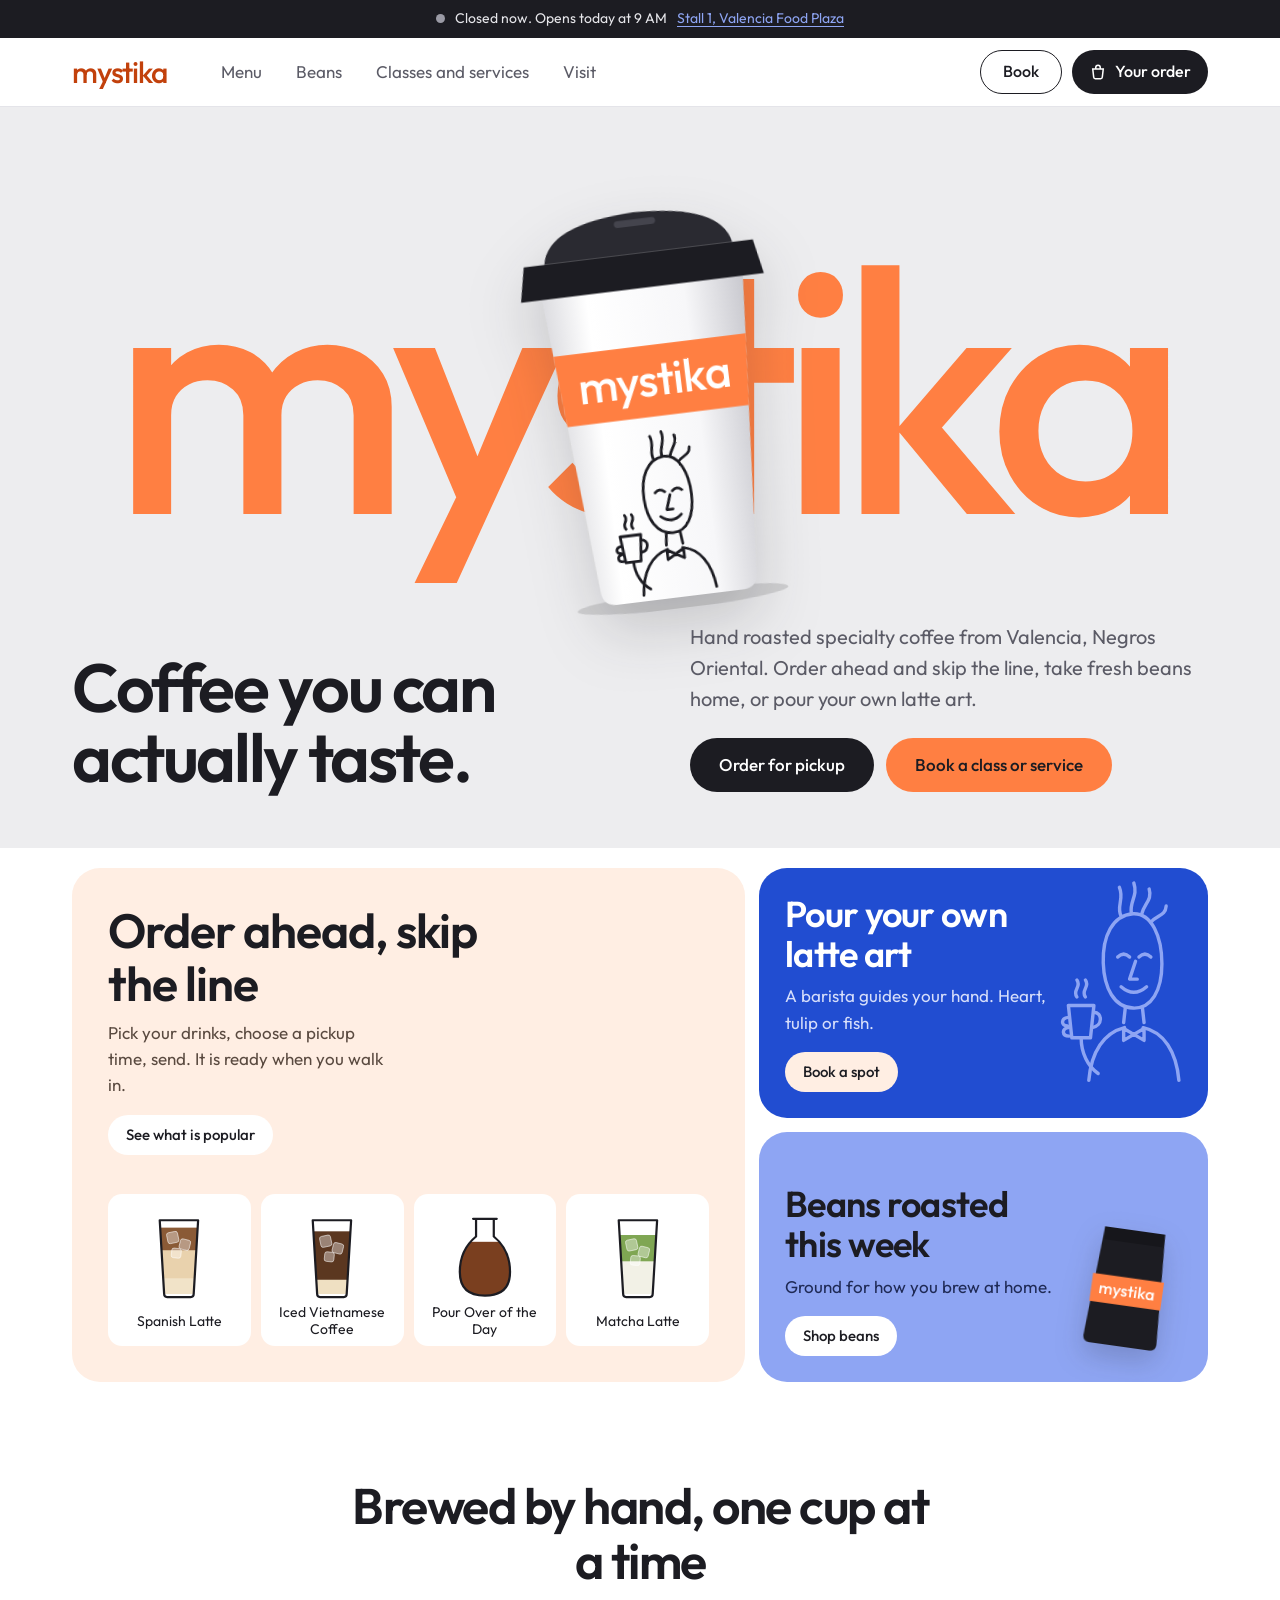
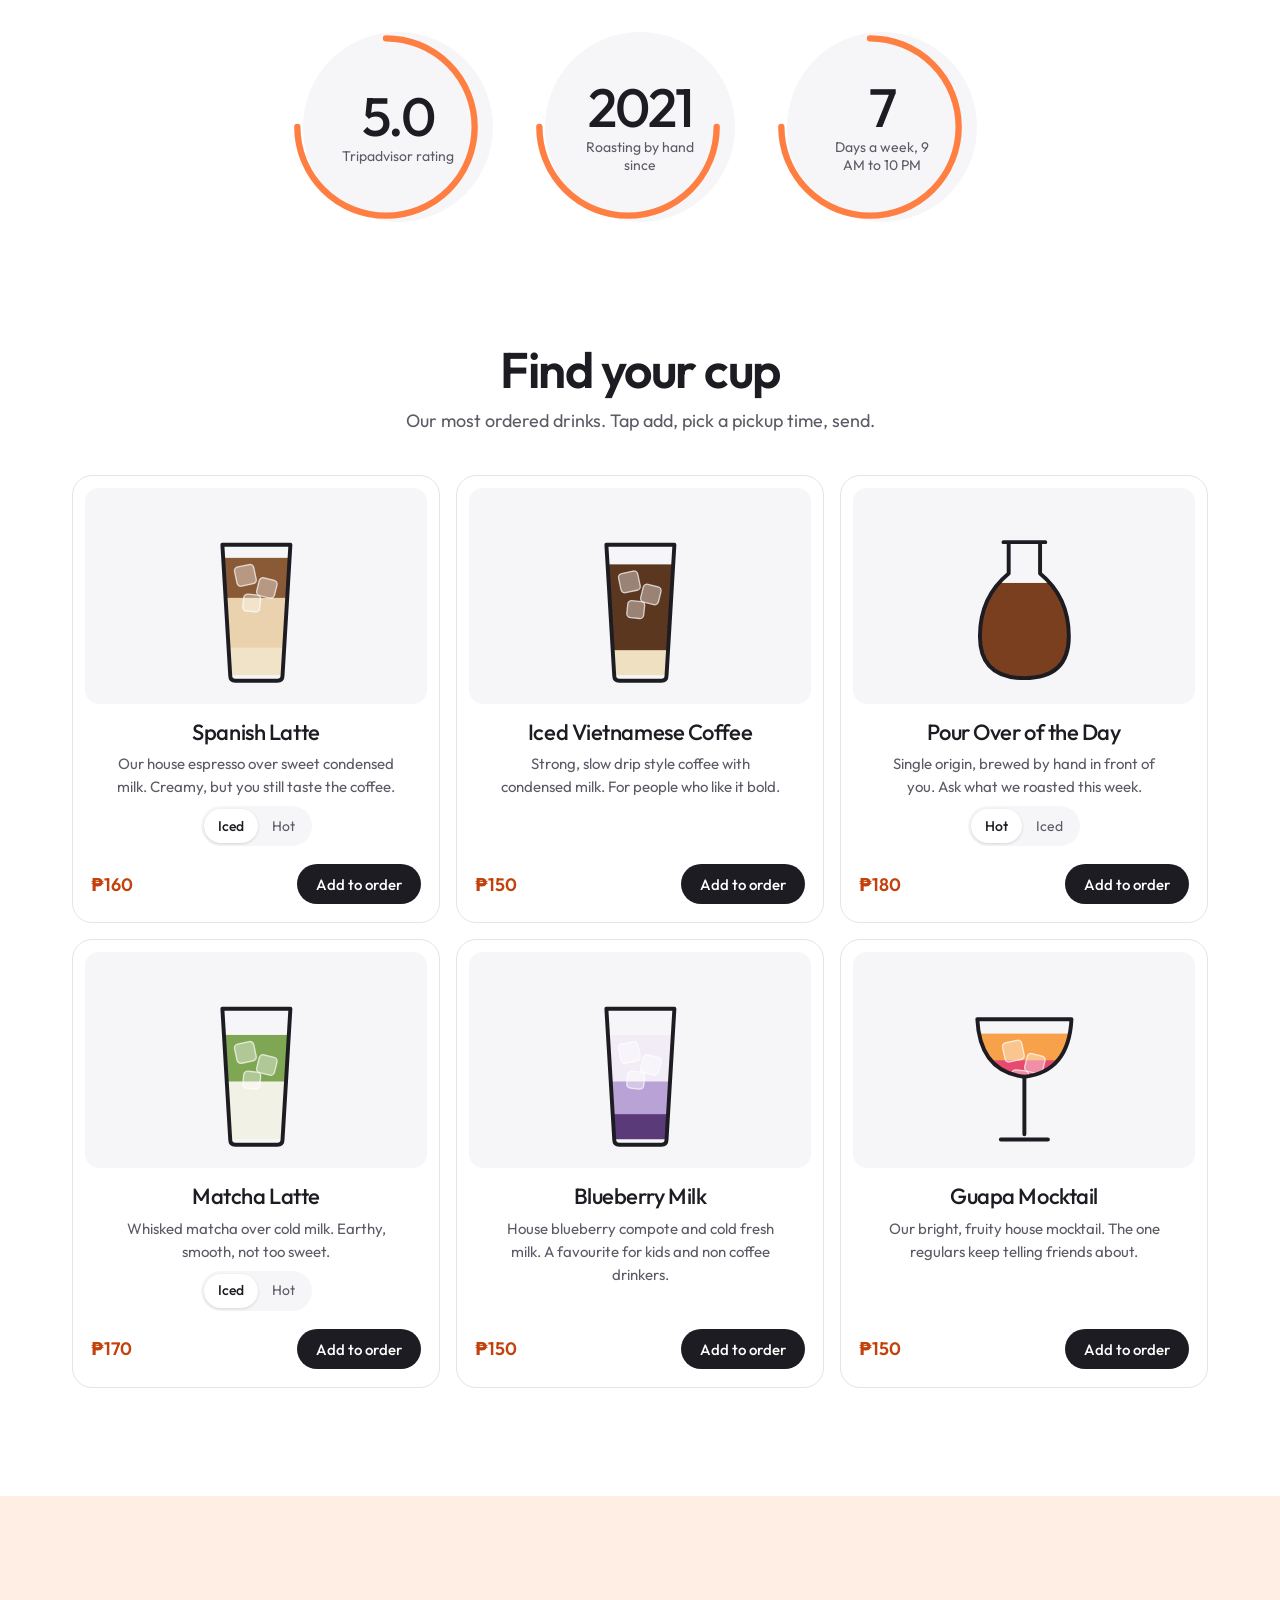
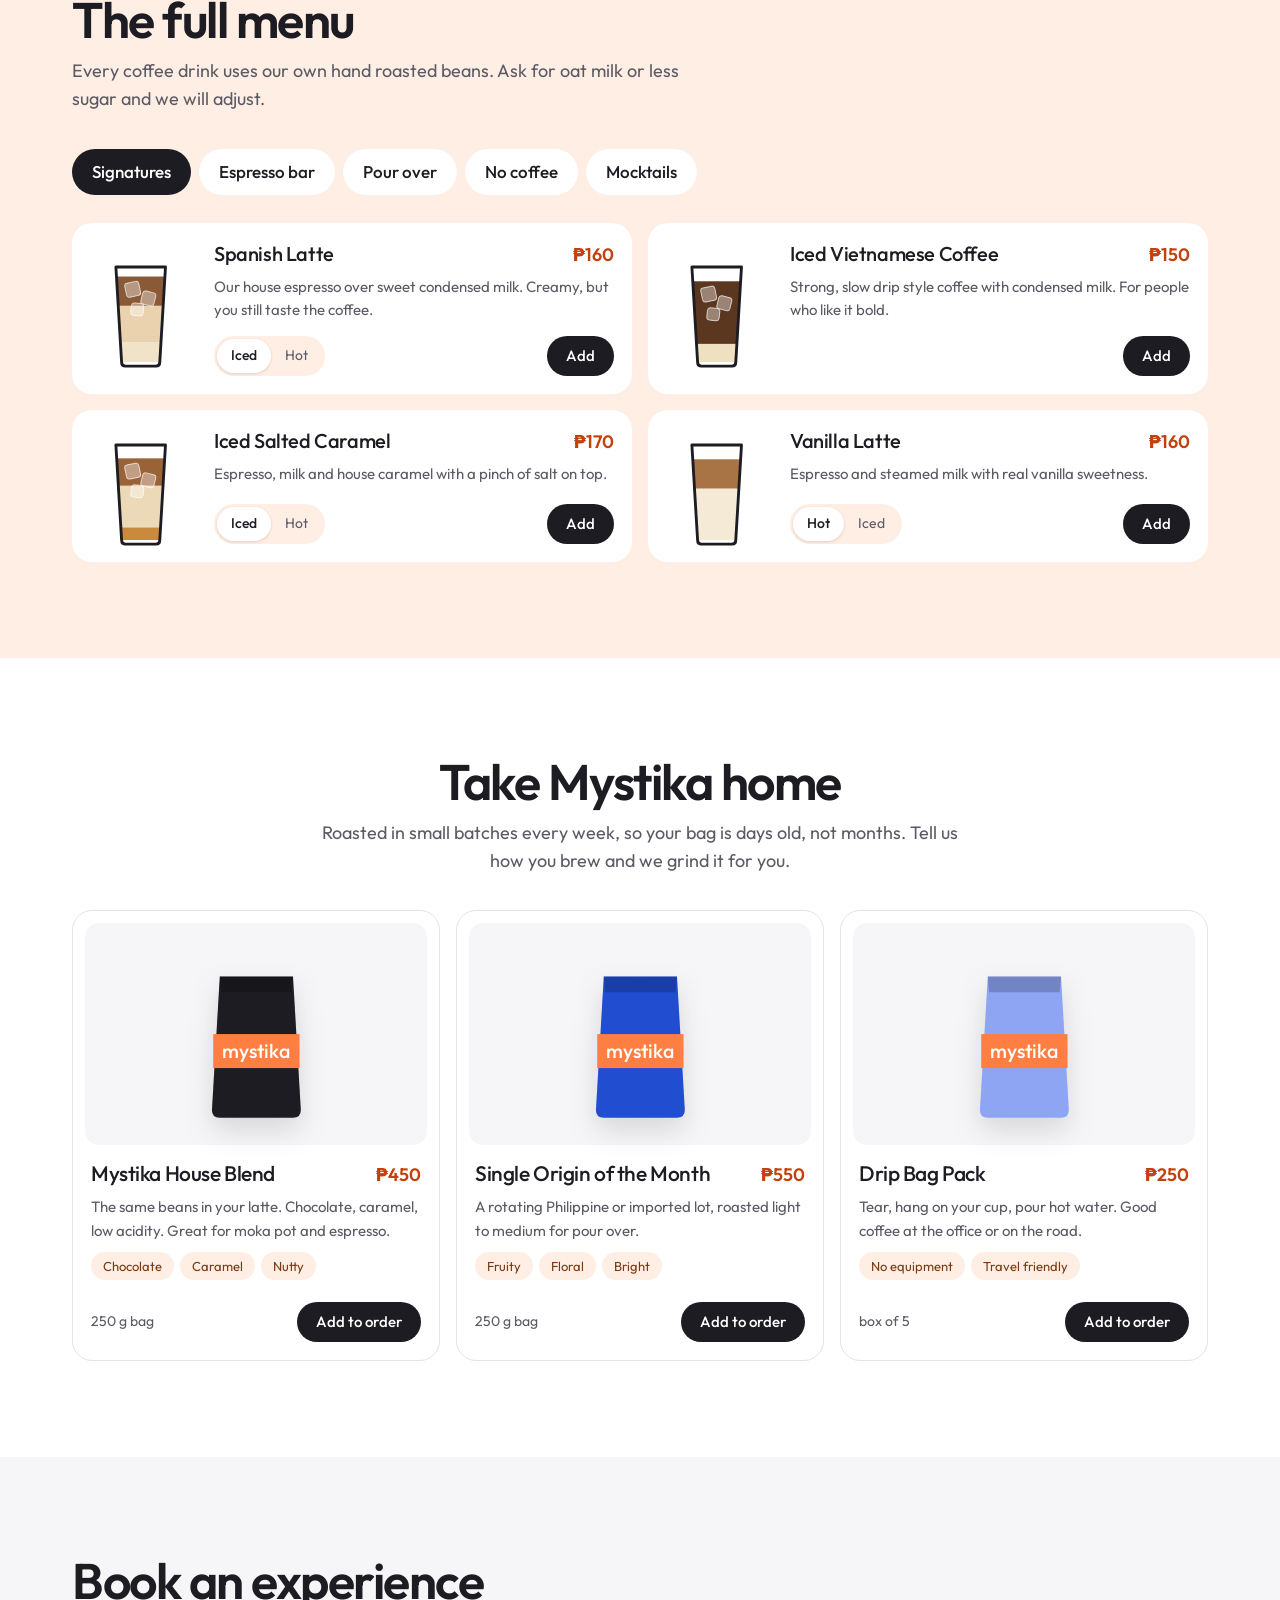
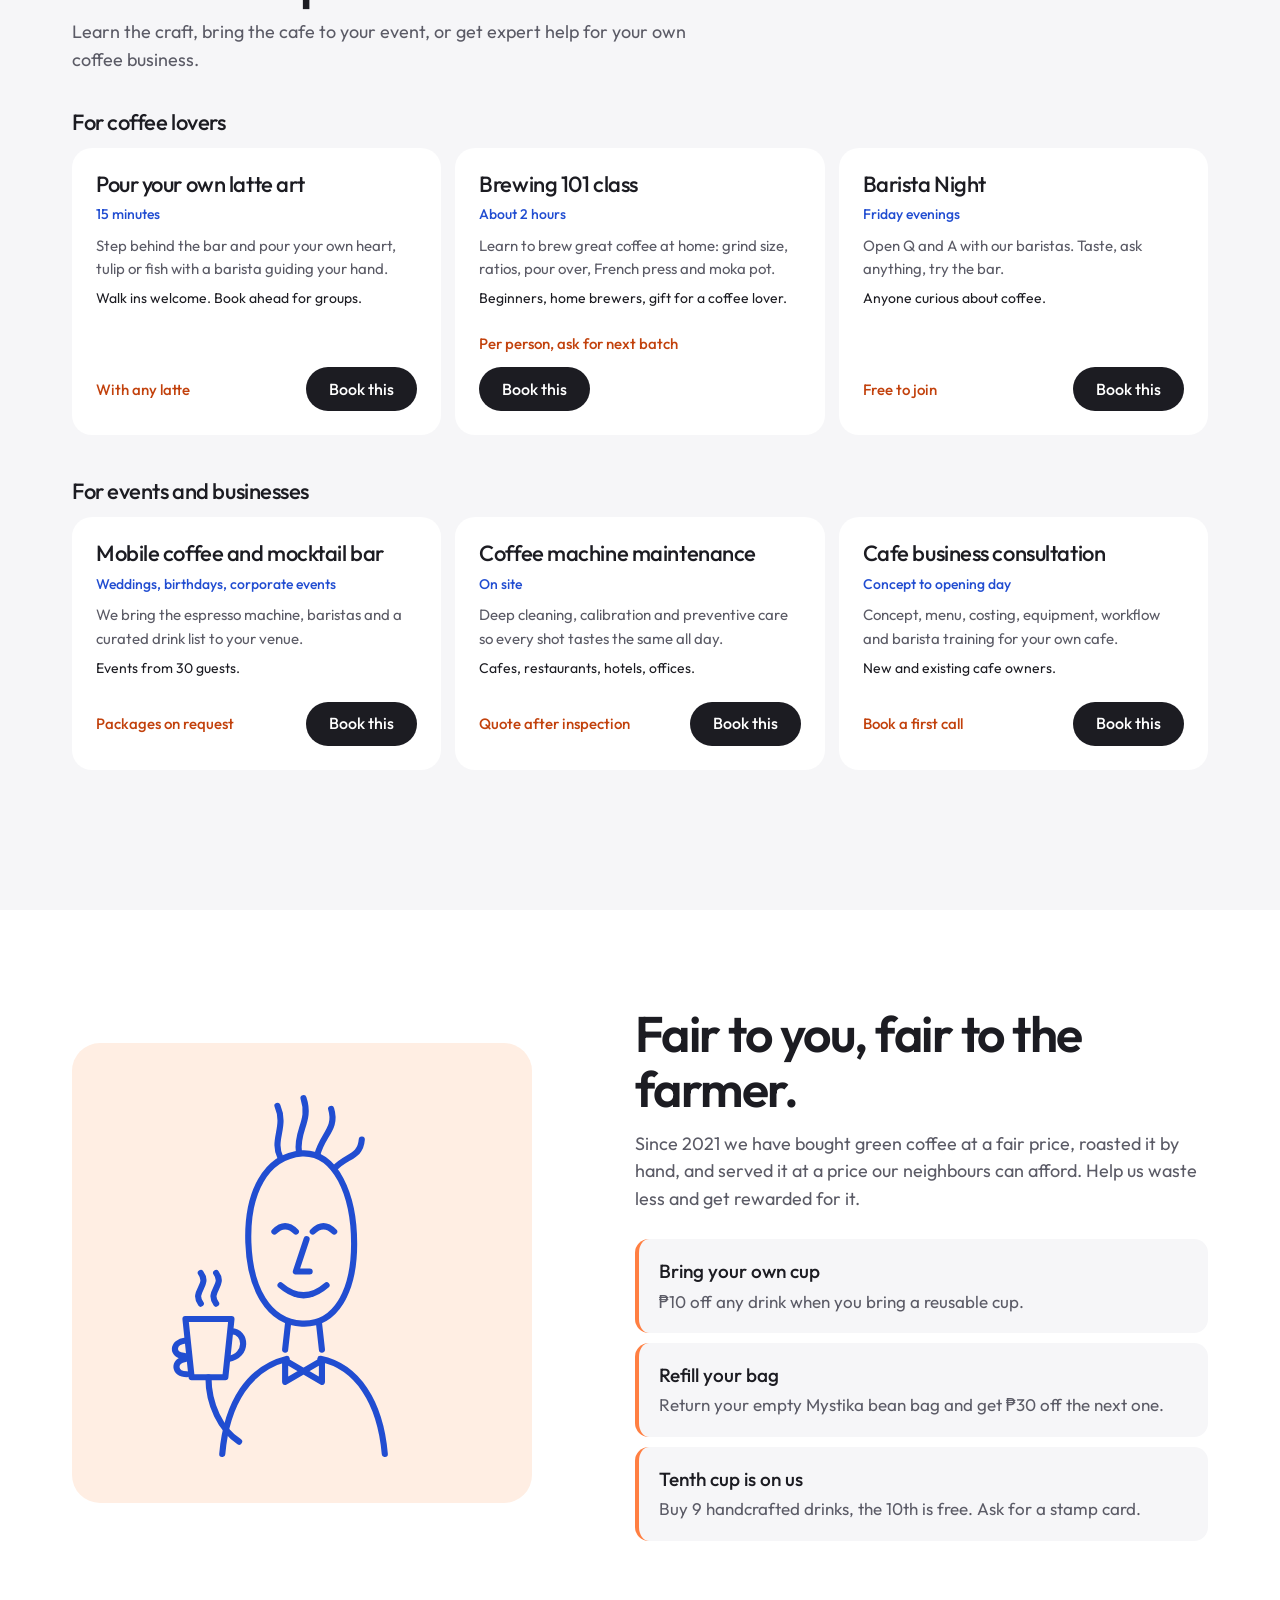
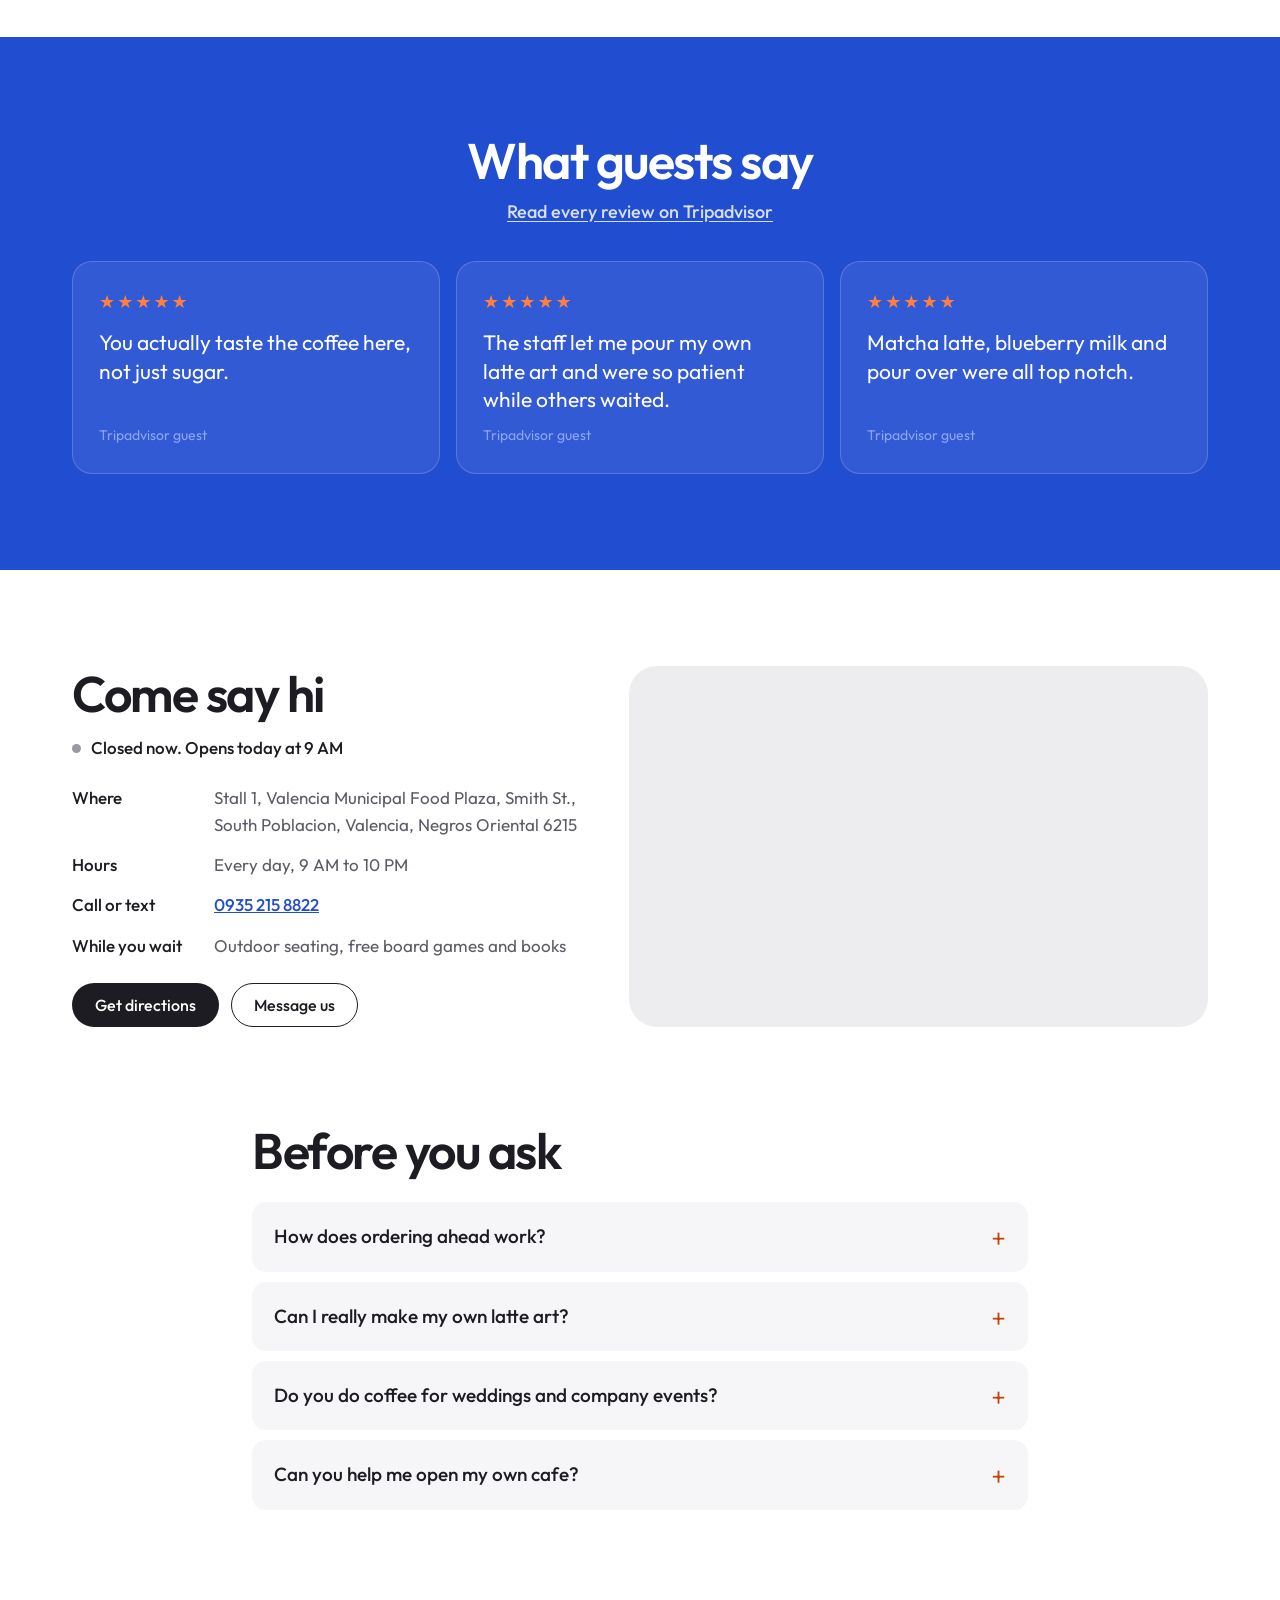
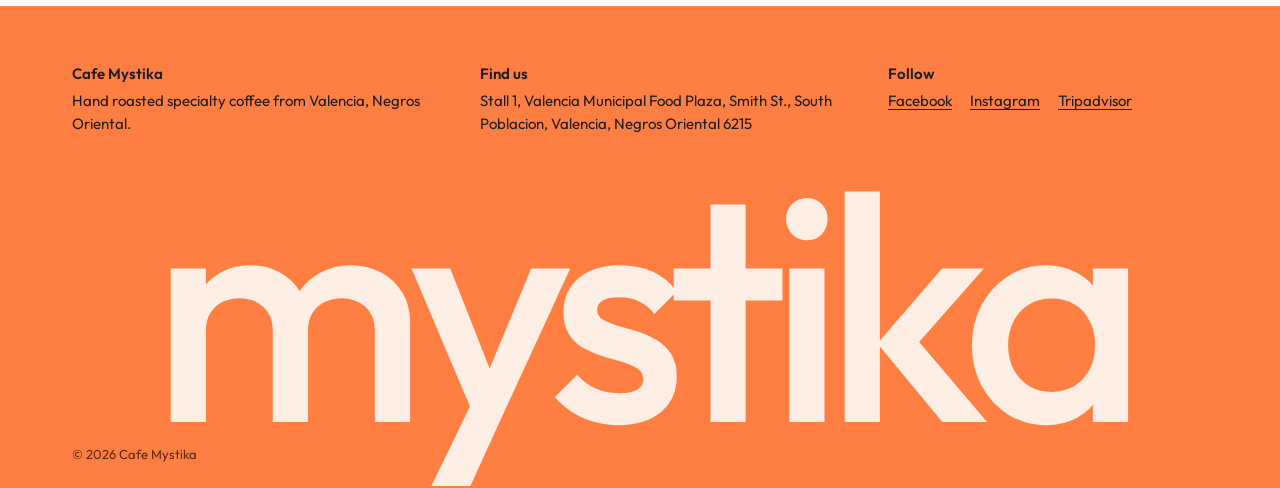
==== commit cf8c5db5: "Redesign in the Creme brand direction Mango Tango, Linen, New Car blue and Light Cobalt palette with" ====
--- a/index.html
+++ b/index.html
@@ -5,7 +5,7 @@
   <meta name="viewport" content="width=device-width, initial-scale=1">
   <title>Cafe Mystika | Specialty Coffee in Valencia, Negros Oriental</title>
   <meta name="description" content="Hand roasted specialty coffee in Valencia, Negros Oriental. Order ahead for pickup, buy fresh beans, pour your own latte art, or book a brewing class, event coffee bar, machine maintenance or cafe consultation.">
-  <meta name="theme-color" content="#211a3a">
+  <meta name="theme-color" content="#ff7f42">
   <link rel="canonical" href="https://www.cafemystika.com/">
   <link rel="icon" href="assets/img/favicon.svg" type="image/svg+xml">
 
@@ -18,7 +18,7 @@
 
   <link rel="preconnect" href="https://fonts.googleapis.com">
   <link rel="preconnect" href="https://fonts.gstatic.com" crossorigin>
-  <link href="https://fonts.googleapis.com/css2?family=Bricolage+Grotesque:opsz,wght@12..96,400;12..96,500;12..96,700;12..96,800&display=swap" rel="stylesheet">
+  <link href="https://fonts.googleapis.com/css2?family=Outfit:wght@300;400;500;600;700&display=swap" rel="stylesheet">
   <link rel="stylesheet" href="assets/css/styles.css">
 
   <script type="application/ld+json">
@@ -52,6 +52,27 @@
   </script>
 </head>
 <body>
+  <!-- The Mystika barista: one line drawing reused across the page -->
+  <svg width="0" height="0" style="position:absolute" aria-hidden="true">
+    <symbol id="barista" viewBox="0 0 200 240">
+      <g fill="none" stroke="currentColor" stroke-width="4" stroke-linecap="round" stroke-linejoin="round">
+        <path d="M100 42c-24 2-36 26-35 58 1 30 13 52 35 53 22 1 34-21 34-52 0-32-12-60-34-59z"/>
+        <path d="M86 45c-6-12 4-20-2-34M98 41c-2-14 8-20 3-35M110 43c3-13 13-17 9-30M121 52c8-9 17-7 18-19"/>
+        <path d="M82 93q7-7 14 0M107 93q7-7 14 0"/>
+        <path d="M103 98l-7 21h9"/>
+        <path d="M86 128q15 13 30 0"/>
+        <path d="M91 152l-2 18M111 152l2 18"/>
+        <path d="M89 177l12 7-12 7zM113 177l-12 7 12 7z"/>
+        <path d="M48 238c3-34 18-56 42-62M112 176c24 5 39 28 42 62"/>
+        <path d="M24 150h30l-4 38H28z"/>
+        <path d="M54 158c10 0 11 16-2 18"/>
+        <path d="M34 140c-6-8 6-12 0-20M44 140c-6-8 6-12 0-20"/>
+        <path d="M24 164c-9 1-9 10-1 10M24 176c-8 1-8 10 1 10"/>
+        <path d="M39 188c0 18 8 34 20 42"/>
+      </g>
+    </symbol>
+  </svg>
+
   <a class="skip" href="#main">Skip to content</a>
 
   <div class="statusbar" role="status">
@@ -62,10 +83,7 @@
 
   <header class="site-header">
     <div class="wrap header-inner">
-      <a href="#top" class="logo" aria-label="Cafe Mystika home">
-        <svg viewBox="0 0 40 40" width="34" height="34" aria-hidden="true"><circle cx="20" cy="20" r="19" fill="var(--hibiscus)"/><path d="M20 7c3 5 3 9 0 13s-3 8 0 13c-7-3-10-8-10-13S13 10 20 7z" fill="var(--paper)"/><circle cx="27" cy="13" r="2.4" fill="var(--mango)"/></svg>
-        <span>Cafe Mystika</span>
-      </a>
+      <a href="#top" class="wordmark" aria-label="Cafe Mystika home">mystika</a>
       <nav class="nav" aria-label="Main">
         <a href="#menu">Menu</a>
         <a href="#beans">Beans</a>
@@ -73,8 +91,8 @@
         <a href="#visit">Visit</a>
       </nav>
       <div class="header-actions">
-        <a class="btn btn-ghost hide-sm" href="#book">Book</a>
-        <button class="btn btn-primary cart-btn" type="button" data-open-cart aria-label="Open your order">
+        <a class="btn btn-outline hide-sm" href="#book">Book</a>
+        <button class="btn btn-ink cart-btn" type="button" data-open-cart aria-label="Open your order">
           <svg viewBox="0 0 24 24" width="18" height="18" aria-hidden="true"><path d="M5 8h14l-1.3 11.1a2 2 0 0 1-2 1.9H8.3a2 2 0 0 1-2-1.9L5 8zm4 0V6a3 3 0 0 1 6 0v2" fill="none" stroke="currentColor" stroke-width="2" stroke-linecap="round"/></svg>
           <span class="hide-xs">Your order</span>
           <span class="cart-count" data-cart-count>0</span>
@@ -84,30 +102,98 @@
   </header>
 
   <main id="main">
+    <!-- Hero: giant wordmark with the cup in front -->
     <section class="hero" id="top">
-      <div class="wrap hero-grid">
-        <div class="hero-copy">
-          <h1>Coffee you can actually taste.</h1>
-          <p class="lede">Specialty coffee, roasted by hand in Valencia, Negros Oriental. Order ahead and skip the line, take fresh beans home, or step behind the bar and pour your own latte art.</p>
-          <div class="hero-ctas">
-            <a class="btn btn-primary btn-lg" href="#menu">Order for pickup</a>
-            <a class="btn btn-light btn-lg" href="#book">Book a class or service</a>
-          </div>
-          <ul class="proof">
-            <li><strong>5.0</strong> on Tripadvisor</li>
-            <li><strong>Since 2021</strong> hand roasted</li>
-            <li><strong>Fair price</strong> for you and the farmer</li>
-          </ul>
-        </div>
-        <div class="hero-shelf" aria-hidden="true" data-hero-shelf></div>
+      <div class="hero-stage" aria-hidden="true">
+        <p class="hero-word">mystika</p>
+        <svg class="hero-cup" viewBox="0 0 260 380">
+          <defs>
+            <linearGradient id="cupShade" x1="0" x2="1">
+              <stop offset="0" stop-color="#dcdce0"/>
+              <stop offset=".22" stop-color="#ffffff"/>
+              <stop offset=".7" stop-color="#f7f7f9"/>
+              <stop offset="1" stop-color="#c9c9cf"/>
+            </linearGradient>
+            <clipPath id="cupBody"><path d="M42 96h176l-20 262q-1 12-13 12H75q-12 0-13-12z"/></clipPath>
+          </defs>
+          <ellipse cx="132" cy="372" rx="92" ry="8" fill="#000" opacity=".12"/>
+          <path d="M42 96h176l-20 262q-1 12-13 12H75q-12 0-13-12z" fill="url(#cupShade)"/>
+          <g clip-path="url(#cupBody)">
+            <rect x="0" y="150" width="260" height="62" fill="#ff7f42"/>
+            <text x="130" y="194" text-anchor="middle" font-family="Outfit, sans-serif" font-weight="500" font-size="40" fill="#ffffff" letter-spacing="-1">mystika</text>
+            <use href="#barista" x="70" y="222" width="120" height="144" color="#1c1c22"/>
+          </g>
+          <path d="M30 70h200l6 30H24z" fill="#1c1c22"/>
+          <path d="M48 70q6-34 82-36 76 2 82 36z" fill="#2a2a31"/>
+          <rect x="112" y="40" width="36" height="6" rx="3" fill="#44444d"/>
+        </svg>
+      </div>
+      <div class="wrap hero-copy">
+        <h1>Coffee you can actually taste.</h1>
+        <p class="lede">Hand roasted specialty coffee from Valencia, Negros Oriental. Order ahead and skip the line, take fresh beans home, or pour your own latte art.</p>
+        <div class="hero-ctas">
+          <a class="btn btn-ink btn-lg" href="#menu">Order for pickup</a>
+          <a class="btn btn-mango btn-lg" href="#book">Book a class or service</a>
+        </div>
+      </div>
+    </section>
+
+    <!-- Bento: the three ways to enjoy Mystika -->
+    <section class="bento-wrap" aria-label="What you can do at Mystika">
+      <div class="wrap bento">
+        <a class="tile tile-order" href="#bestsellers">
+          <div class="tile-text">
+            <h2>Order ahead, skip the line</h2>
+            <p>Pick your drinks, choose a pickup time, send. It is ready when you walk in.</p>
+            <span class="pill">See what is popular</span>
+          </div>
+          <ul class="thumbs" data-bento-thumbs></ul>
+        </a>
+        <a class="tile tile-art" href="#book">
+          <svg class="tile-barista" aria-hidden="true"><use href="#barista"/></svg>
+          <div class="tile-text">
+            <h2>Pour your own latte art</h2>
+            <p>A barista guides your hand. Heart, tulip or fish.</p>
+            <span class="pill pill-light">Book a spot</span>
+          </div>
+        </a>
+        <a class="tile tile-beans" href="#beans">
+          <div class="tile-text">
+            <h2>Beans roasted this week</h2>
+            <p>Ground for how you brew at home.</p>
+            <span class="pill">Shop beans</span>
+          </div>
+          <div class="tile-bag" data-bento-bag></div>
+        </a>
+      </div>
+    </section>
+
+    <!-- Proof -->
+    <section class="section stats-section" aria-labelledby="stats-h">
+      <div class="wrap">
+        <h2 id="stats-h" class="center-h">Brewed by hand, one cup at a time</h2>
+        <ul class="stats">
+          <li class="stat">
+            <svg class="arc" viewBox="0 0 120 120" aria-hidden="true"><circle cx="60" cy="60" r="56"/><path d="M60 4a56 56 0 1 1-56 56"/></svg>
+            <strong>5.0</strong><span>Tripadvisor rating</span>
+          </li>
+          <li class="stat">
+            <svg class="arc arc-b" viewBox="0 0 120 120" aria-hidden="true"><circle cx="60" cy="60" r="56"/><path d="M4 60a56 56 0 0 0 112 0"/></svg>
+            <strong>2021</strong><span>Roasting by hand since</span>
+          </li>
+          <li class="stat">
+            <svg class="arc" viewBox="0 0 120 120" aria-hidden="true"><circle cx="60" cy="60" r="56"/><path d="M60 4a56 56 0 1 1-56 56"/></svg>
+            <strong>7</strong><span>Days a week, 9 AM to 10 PM</span>
+          </li>
+        </ul>
       </div>
     </section>
 
     <section class="section" id="bestsellers" aria-labelledby="best-h">
       <div class="wrap">
-        <div class="section-head">
-          <h2 id="best-h">Most ordered this week</h2>
-          <p>Tap add, pick a pickup time, send. Your drink is waiting when you arrive.</p>
+        <div class="section-head center">
+          <h2 id="best-h">Find your cup</h2>
+          <p>Our most ordered drinks. Tap add, pick a pickup time, send.</p>
         </div>
         <div class="bestsellers" data-bestsellers></div>
       </div>
@@ -117,24 +203,24 @@
       <div class="wrap">
         <div class="section-head">
           <h2 id="menu-h">The full menu</h2>
-          <p>Every coffee drink uses our own hand roasted beans. Ask for oat milk or less sugar, we are happy to adjust.</p>
+          <p>Every coffee drink uses our own hand roasted beans. Ask for oat milk or less sugar and we will adjust.</p>
         </div>
         <div class="tabs" role="tablist" aria-label="Menu categories" data-tabs></div>
         <div class="menu-list" data-menu></div>
       </div>
     </section>
 
-    <section class="section section-beans" id="beans" aria-labelledby="beans-h">
-      <div class="wrap">
-        <div class="section-head">
+    <section class="section" id="beans" aria-labelledby="beans-h">
+      <div class="wrap">
+        <div class="section-head center">
           <h2 id="beans-h">Take Mystika home</h2>
-          <p>Roasted in small batches every week, so the bag you buy is days old, not months. Tell us how you brew and we grind it for you.</p>
+          <p>Roasted in small batches every week, so your bag is days old, not months. Tell us how you brew and we grind it for you.</p>
         </div>
         <div class="beans" data-beans></div>
       </div>
     </section>
 
-    <section class="section" id="book" aria-labelledby="book-h">
+    <section class="section section-book" id="book" aria-labelledby="book-h">
       <div class="wrap">
         <div class="section-head">
           <h2 id="book-h">Book an experience</h2>
@@ -147,20 +233,20 @@
       </div>
     </section>
 
-    <section class="section section-mission" id="mission" aria-labelledby="mission-h">
-      <div class="wrap mission-grid">
-        <div>
-          <h2 id="mission-h">Good coffee should be fair all the way down.</h2>
-          <p>Since 2021 we have bought green coffee at a fair price, roasted it by hand, and served it at a price our neighbours can afford. Less waste, better cups, and farmers who can keep farming.</p>
-          <p>Help us keep it that way and get rewarded for it.</p>
-        </div>
-        <ul class="offers" data-offers></ul>
-      </div>
-    </section>
-
-    <section class="section" id="reviews" aria-labelledby="reviews-h">
-      <div class="wrap">
-        <div class="section-head">
+    <section class="section" id="mission" aria-labelledby="mission-h">
+      <div class="wrap mission">
+        <div class="mission-art" aria-hidden="true"><svg><use href="#barista"/></svg></div>
+        <div class="mission-copy">
+          <h2 id="mission-h">Fair to you, fair to the farmer.</h2>
+          <p>Since 2021 we have bought green coffee at a fair price, roasted it by hand, and served it at a price our neighbours can afford. Help us waste less and get rewarded for it.</p>
+          <ul class="offers" data-offers></ul>
+        </div>
+      </div>
+    </section>
+
+    <section class="section section-reviews" id="reviews" aria-labelledby="reviews-h">
+      <div class="wrap">
+        <div class="section-head center">
           <h2 id="reviews-h">What guests say</h2>
           <p><a data-link="tripadvisor" href="#" target="_blank" rel="noopener">Read every review on Tripadvisor</a></p>
         </div>
@@ -168,7 +254,7 @@
       </div>
     </section>
 
-    <section class="section section-visit" id="visit" aria-labelledby="visit-h">
+    <section class="section" id="visit" aria-labelledby="visit-h">
       <div class="wrap visit-grid">
         <div class="visit-info">
           <h2 id="visit-h">Come say hi</h2>
@@ -180,8 +266,8 @@
             <div><dt>While you wait</dt><dd>Outdoor seating, free board games and books</dd></div>
           </dl>
           <div class="visit-ctas">
-            <a class="btn btn-primary" data-link="directions" href="#" target="_blank" rel="noopener">Get directions</a>
-            <a class="btn btn-ghost" data-link="messenger" href="#" target="_blank" rel="noopener">Message us</a>
+            <a class="btn btn-ink" data-link="directions" href="#" target="_blank" rel="noopener">Get directions</a>
+            <a class="btn btn-outline" data-link="messenger" href="#" target="_blank" rel="noopener">Message us</a>
           </div>
         </div>
         <div class="map">
@@ -190,7 +276,7 @@
       </div>
     </section>
 
-    <section class="section" id="faq" aria-labelledby="faq-h">
+    <section class="section section-faq" id="faq" aria-labelledby="faq-h">
       <div class="wrap faq-wrap">
         <h2 id="faq-h">Before you ask</h2>
         <div class="faq">
@@ -218,7 +304,7 @@
   <footer class="site-footer">
     <div class="wrap footer-grid">
       <div>
-        <p class="footer-name">Cafe Mystika</p>
+        <p class="footer-h">Cafe Mystika</p>
         <p>Hand roasted specialty coffee from Valencia, Negros Oriental.</p>
       </div>
       <div>
@@ -234,6 +320,7 @@
         </p>
       </div>
     </div>
+    <p class="footer-word" aria-hidden="true">mystika</p>
     <p class="wrap copyright">© <span data-year></span> Cafe Mystika</p>
   </footer>
 
@@ -257,8 +344,9 @@
       <div class="drawer-body">
         <ul class="cart-lines" data-cart-lines></ul>
         <div class="cart-empty" data-cart-empty>
-          <p>Nothing here yet.</p>
-          <a class="btn btn-primary" href="#menu" data-close-cart>Browse the menu</a>
+          <svg class="empty-barista" aria-hidden="true"><use href="#barista"/></svg>
+          <p>Your order is empty. Add a drink to get started.</p>
+          <a class="btn btn-ink" href="#bestsellers" data-close-cart>See popular drinks</a>
         </div>
         <form class="cart-form" data-cart-form novalidate>
           <div class="field">
@@ -279,8 +367,8 @@
         <div class="total-row"><span>Total</span><strong data-cart-total>₱0</strong></div>
         <p class="pay-note">Pay when you pick up. We reply to confirm.</p>
         <div class="send-row">
-          <button class="btn btn-primary btn-block" type="button" data-send="sms">Send order by text</button>
-          <button class="btn btn-ghost btn-block" type="button" data-send="messenger">Send on Messenger</button>
+          <button class="btn btn-ink btn-block" type="button" data-send="sms">Send order by text</button>
+          <button class="btn btn-outline btn-block" type="button" data-send="messenger">Send on Messenger</button>
         </div>
       </div>
     </aside>
@@ -329,8 +417,8 @@
       <div class="drawer-foot">
         <p class="pay-note">No payment now. We reply within the day to confirm your slot.</p>
         <div class="send-row">
-          <button class="btn btn-primary btn-block" type="button" data-book-send="sms">Send request by text</button>
-          <button class="btn btn-ghost btn-block" type="button" data-book-send="messenger">Send on Messenger</button>
+          <button class="btn btn-ink btn-block" type="button" data-book-send="sms">Send request by text</button>
+          <button class="btn btn-outline btn-block" type="button" data-book-send="messenger">Send on Messenger</button>
         </div>
       </div>
     </form>
--- a/assets/css/styles.css
+++ b/assets/css/styles.css
@@ -1,24 +1,25 @@
 /* Cafe Mystika
-   Palette: night violet (Valencia after dark), hibiscus (our tea, our call to action),
-   mango (warmth, stars), leaf (the farms), lilac paper. */
+   Palette from the brand board: Mango Tango, Linen, New Car, Light Cobalt Blue.
+   One family (Outfit), lowercase wordmark, hand drawn blue line art. */
 
 :root {
-  --night: #211a3a;
-  --night-2: #2e2550;
-  --hibiscus: #d63868;
-  --hibiscus-dark: #b32552;
-  --mango: #f5b942;
-  --leaf: #2f6b4e;
-  --paper: #f6f4fa;
-  --card: #ffffff;
-  --ink: #221c33;
-  --muted: #5d5670;
-  --line: #e2dcec;
-  --radius-lg: 22px;
-  --radius: 14px;
-  --radius-sm: 999px;
-  --wrap: 1180px;
-  --font: "Bricolage Grotesque", ui-sans-serif, system-ui, -apple-system, "Segoe UI", Roboto, sans-serif;
+  --mango: #ff7f42;
+  --mango-text: #c2410c;   /* orange that passes contrast on white */
+  --linen: #ffeee3;
+  --blue: #214dd1;
+  --cobalt: #8ea5f3;
+  --ink: #1c1c22;
+  --muted: #5b5b66;
+  --mist: #ededef;
+  --soft: #f6f6f8;
+  --line: #e4e4e9;
+  --white: #ffffff;
+  --r-xl: 28px;
+  --r-lg: 20px;
+  --r-md: 14px;
+  --pill: 999px;
+  --wrap: 1200px;
+  --font: "Outfit", ui-sans-serif, system-ui, -apple-system, "Segoe UI", Roboto, sans-serif;
   color-scheme: light;
 }
 
@@ -26,351 +27,383 @@
 html { scroll-behavior: smooth; scroll-padding-top: 84px; -webkit-text-size-adjust: 100%; }
 body {
   margin: 0;
-  background: var(--paper);
+  background: var(--white);
   color: var(--ink);
   font-family: var(--font);
   font-size: 17px;
   line-height: 1.55;
-  font-optical-sizing: auto;
   -webkit-font-smoothing: antialiased;
-  padding-bottom: 72px; /* room for mobile action bar */
+  padding-bottom: 72px; /* room for the mobile action bar */
 }
 body.locked { overflow: hidden; }
 img, svg { display: block; max-width: 100%; }
 a { color: inherit; }
-h1, h2, h3, h4 { margin: 0; line-height: 1.08; font-weight: 800; letter-spacing: -0.02em; }
+h1, h2, h3, h4 { margin: 0; line-height: 1.1; font-weight: 600; letter-spacing: -0.02em; }
 p { margin: 0; }
 button, input, select, textarea { font: inherit; color: inherit; }
 [hidden] { display: none !important; }
-
-:focus-visible { outline: 3px solid var(--mango); outline-offset: 3px; border-radius: 6px; }
+:focus-visible { outline: 3px solid var(--blue); outline-offset: 3px; border-radius: 8px; }
 
 .wrap { max-width: var(--wrap); margin: 0 auto; padding: 0 16px; }
 @media (min-width: 720px) { .wrap { padding: 0 32px; } }
 
-.skip { position: absolute; left: -999px; top: 8px; background: var(--mango); color: var(--night); padding: 8px 14px; border-radius: 8px; z-index: 100; }
+.skip { position: absolute; left: -999px; top: 8px; background: var(--mango); color: var(--ink); padding: 8px 14px; border-radius: 8px; z-index: 100; }
 .skip:focus { left: 8px; }
 
 /* ---------- Buttons ---------- */
 .btn {
   display: inline-flex; align-items: center; justify-content: center; gap: 8px;
-  min-height: 44px; padding: 0 20px;
-  border: 2px solid transparent; border-radius: var(--radius-sm);
-  font-weight: 700; font-size: 16px; text-decoration: none; cursor: pointer;
+  min-height: 44px; padding: 0 22px;
+  border: 1.5px solid transparent; border-radius: var(--pill);
+  font-weight: 500; font-size: 16px; text-decoration: none; cursor: pointer; white-space: nowrap;
   transition: background-color .15s, color .15s, border-color .15s, transform .1s;
-  white-space: nowrap;
 }
 .btn:active { transform: translateY(1px); }
-.btn-primary { background: var(--hibiscus); color: #fff; }
-.btn-primary:hover { background: var(--hibiscus-dark); }
-.btn-ghost { border-color: currentColor; background: transparent; }
-.btn-ghost:hover { background: rgba(33, 26, 58, .06); }
-.btn-light { background: var(--paper); color: var(--night); }
-.btn-light:hover { background: #fff; }
-.btn-lg { min-height: 54px; padding: 0 26px; font-size: 17px; }
+.btn-ink { background: var(--ink); color: var(--white); }
+.btn-ink:hover { background: #33333c; }
+.btn-mango { background: var(--mango); color: var(--ink); }
+.btn-mango:hover { background: #ff9a6a; }
+.btn-outline { border-color: var(--ink); background: transparent; }
+.btn-outline:hover { background: var(--soft); }
+.btn-lg { min-height: 54px; padding: 0 28px; font-size: 17px; }
 .btn-block { width: 100%; }
-.btn-add { background: var(--night); color: #fff; min-height: 40px; padding: 0 18px; }
-.btn-add:hover { background: var(--night-2); }
+.btn-add { min-height: 40px; padding: 0 18px; font-size: 15px; }
 
 .icon-btn { background: none; border: 0; padding: 8px; border-radius: 50%; cursor: pointer; display: inline-flex; }
-.icon-btn:hover { background: rgba(33, 26, 58, .08); }
+.icon-btn:hover { background: var(--mist); }
 
 /* ---------- Status bar + header ---------- */
 .statusbar {
-  background: var(--night); color: #e9e4f5;
-  display: flex; align-items: center; justify-content: center; gap: 10px; flex-wrap: wrap;
+  background: var(--ink); color: #e6e6ea;
+  display: flex; align-items: center; justify-content: center; gap: 10px;
   font-size: 14px; padding: 8px 16px; text-align: center;
 }
-.statusbar-link { color: var(--mango); text-underline-offset: 3px; }
+.statusbar-link { color: var(--cobalt); text-underline-offset: 3px; }
 @media (max-width: 519px) { .statusbar-link { display: none; } }
-.status-dot { width: 9px; height: 9px; border-radius: 50%; background: #9a93ad; display: inline-block; flex: none; }
-.status-dot.is-open { background: #4fd18b; box-shadow: 0 0 0 4px rgba(79, 209, 139, .18); }
+.status-dot { width: 9px; height: 9px; border-radius: 50%; background: #9a9aa5; display: inline-block; flex: none; }
+.status-dot.is-open { background: #3fcf7f; box-shadow: 0 0 0 4px rgba(63, 207, 127, .2); }
 
 .site-header {
   position: sticky; top: 0; z-index: 40;
-  background: rgba(246, 244, 250, .92);
+  background: rgba(255, 255, 255, .92);
   -webkit-backdrop-filter: saturate(1.4) blur(10px); backdrop-filter: saturate(1.4) blur(10px);
   border-bottom: 1px solid var(--line);
 }
 .header-inner { display: flex; align-items: center; gap: 20px; height: 68px; }
-.logo { display: inline-flex; align-items: center; gap: 10px; font-weight: 800; font-size: 20px; text-decoration: none; letter-spacing: -0.02em; }
-.nav { display: none; gap: 26px; margin-left: 20px; }
-.nav a { text-decoration: none; font-weight: 500; color: var(--muted); }
-.nav a:hover { color: var(--ink); }
+.wordmark { font-size: 30px; font-weight: 500; letter-spacing: -0.04em; color: var(--mango-text); text-decoration: none; line-height: 1; }
+.nav { display: none; gap: 6px; margin-left: 20px; }
+.nav a { text-decoration: none; padding: 8px 14px; border-radius: var(--pill); color: var(--muted); }
+.nav a:hover { background: var(--soft); color: var(--ink); }
 .header-actions { margin-left: auto; display: flex; gap: 10px; align-items: center; }
 .cart-btn { padding: 0 16px; }
 .cart-count {
   min-width: 22px; height: 22px; padding: 0 6px; border-radius: 11px;
-  background: var(--mango); color: var(--night); font-size: 13px; font-weight: 800;
+  background: var(--mango); color: var(--ink); font-size: 13px; font-weight: 600;
   display: inline-flex; align-items: center; justify-content: center;
 }
 .cart-count.bump { animation: bump .35s ease; }
 @keyframes bump { 40% { transform: scale(1.35); } }
 .hide-sm { display: none; }
-@media (min-width: 480px) { .hide-xs { display: inline; } }
 @media (max-width: 479px) { .hide-xs { display: none; } }
 @media (min-width: 720px) { .hide-sm { display: inline-flex; } }
 @media (min-width: 960px) { .nav { display: flex; } }
 
-/* ---------- Hero ---------- */
-.hero { background: var(--night); color: #fff; overflow: hidden; position: relative; }
-.hero::after {
-  content: ""; position: absolute; inset: auto -10% -1px -10%; height: 90px;
-  background: var(--paper); border-radius: 50% 50% 0 0 / 100% 100% 0 0;
-}
-.hero-grid { display: grid; gap: 40px; padding-top: 56px; padding-bottom: 110px; position: relative; z-index: 1; }
-.hero h1 {
-  font-size: clamp(46px, 11vw, 104px);
-  line-height: .95; letter-spacing: -0.045em; font-weight: 800;
-  max-width: 9ch;
-}
-.lede { margin-top: 22px; font-size: clamp(17px, 2.2vw, 20px); color: #d9d3ea; max-width: 34em; }
-.hero-ctas { display: flex; flex-wrap: wrap; gap: 12px; margin-top: 30px; }
-.proof { list-style: none; padding: 0; margin: 34px 0 0; display: flex; flex-wrap: wrap; gap: 10px 28px; color: #bfb6d8; font-size: 15px; }
-.proof strong { color: var(--mango); font-weight: 700; margin-right: 4px; }
-
-.hero-shelf { color: #f0ecf9; align-self: end; }
-.shelf {
-  display: flex; align-items: flex-end; justify-content: space-between; gap: 6px;
-  border-bottom: 3px solid var(--mango); padding-bottom: 10px;
-}
-.shelf-item { flex: 1; text-align: center; font-size: 12px; color: #bfb6d8; }
-.shelf-item .drink { width: 100%; max-width: 110px; margin: 0 auto 8px; }
-.shelf-item:nth-child(odd) .drink { max-width: 128px; }
-.shelf-item span { display: block; line-height: 1.2; min-height: 2.4em; }
-@media (min-width: 960px) {
-  .hero-grid { grid-template-columns: 1fr 1fr; align-items: center; padding-top: 72px; padding-bottom: 140px; }
-  .hero h1 { max-width: 10ch; }
-  .hero-shelf { align-self: center; }
-  .shelf { gap: 14px; }
-  .shelf-item { font-size: 14px; }
-  .shelf-item .drink { max-width: 150px; }
-  .shelf-item:nth-child(odd) .drink { max-width: 180px; }
-}
-
-/* The one moment of motion: drinks pour in on load */
-.drink.animate .layer { transform-box: fill-box; transform-origin: bottom; animation: pour .9s cubic-bezier(.3, .7, .2, 1) both; animation-delay: calc(var(--d, 0) * 120ms + var(--i) * 260ms + 200ms); }
-.shelf-item { --d: 0; }
-.drink.animate .ice { animation: fade .5s ease both; animation-delay: calc(var(--d, 0) * 120ms + 900ms); }
-@keyframes pour { from { transform: scaleY(0); } to { transform: scaleY(1); } }
-@keyframes fade { from { opacity: 0; } }
+/* ---------- Hero: giant wordmark, cup in front ---------- */
+.hero { background: var(--mist); overflow: hidden; padding-bottom: 56px; }
+.hero-stage { position: relative; display: grid; place-items: center; padding-top: 40px; }
+.hero-word {
+  grid-area: 1 / 1;
+  font-size: clamp(96px, 27vw, 380px);
+  font-weight: 500; letter-spacing: -0.06em; line-height: .8;
+  color: var(--mango); white-space: nowrap; user-select: none;
+  padding-top: .12em;
+}
+.hero-cup {
+  grid-area: 1 / 1; position: relative;
+  width: clamp(130px, 30vw, 300px); height: auto;
+  transform: rotate(-7deg) translate(4%, 6%);
+  filter: drop-shadow(0 26px 30px rgba(28, 28, 34, .18));
+  animation: lift 1s cubic-bezier(.2, .8, .2, 1) both .15s;
+}
+@keyframes lift { from { transform: rotate(0deg) translate(4%, 40%); opacity: 0; } }
+.hero-copy { position: relative; margin-top: 36px; display: grid; gap: 18px; justify-items: start; }
+.hero h1 { font-size: clamp(38px, 6vw, 68px); font-weight: 600; letter-spacing: -0.035em; max-width: 14ch; line-height: 1.02; }
+.lede { font-size: clamp(17px, 2vw, 20px); color: var(--muted); max-width: 36em; }
+.hero-ctas { display: flex; flex-wrap: wrap; gap: 12px; margin-top: 6px; }
+@media (min-width: 900px) {
+  .hero-copy { grid-template-columns: 1.1fr 1fr; align-items: end; column-gap: 48px; }
+  .hero-copy h1 { grid-row: span 2; }
+}
 @media (prefers-reduced-motion: reduce) {
   html { scroll-behavior: auto; }
   *, *::before, *::after { animation: none !important; transition: none !important; }
 }
 
+/* ---------- Bento ---------- */
+.bento-wrap { padding: 20px 0 0; }
+.bento { display: grid; gap: 14px; }
+.tile {
+  border-radius: var(--r-xl); padding: 26px; text-decoration: none; position: relative; overflow: hidden;
+  display: flex; flex-direction: column; gap: 18px; min-height: 240px;
+  transition: transform .15s;
+}
+.tile:hover { transform: translateY(-2px); }
+.tile h2 { font-size: clamp(26px, 3.2vw, 36px); max-width: 12ch; }
+.tile-text { display: grid; gap: 10px; justify-items: start; position: relative; z-index: 1; }
+.tile-text p { max-width: 26ch; }
+.pill { display: inline-flex; align-items: center; min-height: 40px; padding: 0 18px; border-radius: var(--pill); background: var(--white); color: var(--ink); font-weight: 500; font-size: 15px; margin-top: 6px; }
+.pill-light { background: var(--linen); }
+.tile-order { background: var(--linen); }
+.tile-order p { color: #5a4a40; }
+.thumbs { list-style: none; margin: auto 0 0; padding: 0; display: grid; grid-template-columns: repeat(4, 1fr); gap: 10px; }
+.thumbs li { background: var(--white); border-radius: var(--r-md); padding: 10px 6px 8px; display: grid; justify-items: center; gap: 4px; color: var(--ink); }
+.thumbs svg { height: 64px; width: auto; }
+.thumbs span { font-size: 12px; text-align: center; line-height: 1.2; }
+.tile-art { background: var(--blue); color: var(--white); justify-content: flex-end; }
+.tile-art p { color: #d6defa; }
+.tile-barista { position: absolute; right: -18px; bottom: -8px; width: 130px; height: 156px; color: var(--cobalt); }
+.tile-art .tile-text { max-width: calc(100% - 100px); }
+@media (min-width: 520px) {
+  .tile-barista { right: -10px; top: 10px; bottom: auto; width: 170px; height: 204px; }
+  .tile-art .tile-text { max-width: calc(100% - 130px); }
+}
+.tile-beans { background: var(--cobalt); color: var(--ink); flex-direction: row; align-items: flex-end; justify-content: space-between; }
+.tile-beans p { color: #1f2a55; }
+.tile-bag .bag { height: 150px; width: auto; transform: rotate(8deg); filter: drop-shadow(0 12px 14px rgba(28, 28, 34, .2)); }
+@media (min-width: 900px) {
+  .bento { grid-template-columns: 1.5fr 1fr; grid-template-rows: 1fr 1fr; }
+  .tile-order { grid-row: span 2; justify-content: space-between; padding: 36px; }
+  .tile-order h2 { font-size: 48px; }
+  .thumbs svg { height: 96px; }
+  .thumbs span { font-size: 14px; }
+}
+
 /* ---------- Sections ---------- */
-.section { padding: 64px 0; }
-@media (min-width: 720px) { .section { padding: 88px 0; } }
-.section-head { display: grid; gap: 10px; margin-bottom: 30px; max-width: 640px; }
-.section-head h2, .mission-grid h2, .visit-info h2, .faq-wrap h2 { font-size: clamp(32px, 5vw, 52px); }
+.section { padding: 72px 0; }
+@media (min-width: 720px) { .section { padding: 96px 0; } }
+.section-head { display: grid; gap: 10px; margin-bottom: 36px; max-width: 640px; }
+.section-head.center { margin-left: auto; margin-right: auto; text-align: center; justify-items: center; }
+.section-head h2, .center-h, .visit-info h2, .faq-wrap h2, .mission h2 { font-size: clamp(32px, 5vw, 50px); letter-spacing: -0.03em; }
+.center-h { text-align: center; max-width: 18ch; margin: 0 auto; }
 .section-head p { color: var(--muted); font-size: 18px; }
-.section-head a { color: var(--hibiscus-dark); font-weight: 700; text-underline-offset: 3px; }
-
-/* ---------- Product cards ---------- */
-.card {
-  background: var(--card); border: 1px solid var(--line); border-radius: var(--radius-lg);
-  display: flex; overflow: hidden;
-}
-.card .art { color: var(--night); display: grid; place-items: center; }
-.card-body { display: flex; flex-direction: column; gap: 8px; padding: 18px; flex: 1; min-width: 0; }
+.section-head a { color: var(--blue); font-weight: 500; text-underline-offset: 3px; }
+
+/* ---------- Stats with orange arcs ---------- */
+.stats-section { padding-bottom: 24px; }
+.stats { list-style: none; padding: 0; margin: 44px 0 0; display: flex; flex-wrap: wrap; justify-content: center; gap: 36px 52px; }
+.stat {
+  position: relative; width: 190px; height: 190px; border-radius: 50%; background: var(--soft);
+  display: grid; place-content: center; text-align: center; gap: 4px; padding: 20px;
+}
+.stat strong { font-size: 54px; font-weight: 500; letter-spacing: -0.04em; line-height: 1; }
+.stat span { font-size: 14px; color: var(--muted); line-height: 1.3; max-width: 13ch; margin: 0 auto; }
+.arc { position: absolute; inset: -12px; width: calc(100% + 24px); height: calc(100% + 24px); overflow: visible; }
+.arc circle { fill: none; }
+.arc path { fill: none; stroke: var(--mango); stroke-width: 4; stroke-linecap: round; }
+
+/* ---------- Product cards (bestsellers) ---------- */
+.bestsellers {
+  display: grid; grid-auto-flow: column; grid-auto-columns: minmax(250px, 80%);
+  gap: 16px; overflow-x: auto; scroll-snap-type: x mandatory;
+  margin: 0 -16px; padding: 4px 16px 12px; scrollbar-width: thin;
+}
+.card-best {
+  scroll-snap-align: start; background: var(--white); border: 1px solid var(--line); border-radius: var(--r-lg);
+  padding: 12px 12px 18px; display: flex; flex-direction: column; align-items: center; text-align: center; gap: 8px;
+}
+.card-best .art { background: var(--soft); border-radius: var(--r-md); width: 100%; display: grid; place-items: center; padding: 28px 0 18px; margin-bottom: 8px; color: var(--ink); }
+.card-best .drink { height: 170px; width: auto; }
+.card-best h3 { font-size: 22px; font-weight: 500; }
+.card-best .desc { max-width: 30ch; padding: 0 6px; }
+.best-foot { margin-top: auto; padding: 10px 6px 0; width: 100%; display: flex; justify-content: space-between; align-items: center; gap: 10px; }
+@media (min-width: 720px) {
+  .bestsellers { margin: 0; padding: 4px 0 12px; grid-auto-columns: minmax(260px, 1fr); }
+}
+@media (min-width: 1100px) {
+  .bestsellers { grid-auto-flow: row; grid-template-columns: repeat(3, 1fr); overflow: visible; }
+}
+.price { font-weight: 600; color: var(--mango-text); white-space: nowrap; font-size: 18px; }
+.desc { color: var(--muted); font-size: 15px; }
+
+.seg { display: inline-flex; background: var(--soft); border-radius: var(--pill); padding: 3px; }
+.seg button { border: 0; background: none; padding: 6px 14px; border-radius: var(--pill); font-size: 14px; color: var(--muted); cursor: pointer; min-height: 34px; }
+.seg button[aria-checked="true"] { background: var(--white); color: var(--ink); box-shadow: 0 1px 3px rgba(28, 28, 34, .15); font-weight: 500; }
+
+/* ---------- Menu ---------- */
+.section-menu { background: var(--linen); }
+.section-menu .seg { background: var(--linen); }
+.tabs { display: flex; gap: 8px; overflow-x: auto; padding-bottom: 6px; margin-bottom: 22px; scrollbar-width: none; }
+.tabs::-webkit-scrollbar { display: none; }
+.tabs button {
+  flex: none; border: 0; background: var(--white); border-radius: var(--pill);
+  padding: 10px 20px; font-weight: 500; cursor: pointer; min-height: 44px;
+}
+.tabs button[aria-selected="true"] { background: var(--ink); color: var(--white); }
+.menu-list { display: grid; gap: 12px; }
+.card { background: var(--white); border-radius: var(--r-lg); display: flex; overflow: hidden; }
+.card .art { width: 96px; flex: none; display: grid; place-items: center; padding: 14px 0 14px 14px; color: var(--ink); }
+.card .drink { height: 104px; width: auto; }
+.card-body { display: flex; flex-direction: column; gap: 6px; padding: 18px; flex: 1; min-width: 0; }
 .card-top { display: flex; justify-content: space-between; align-items: baseline; gap: 12px; }
-.card-top h3 { font-size: 20px; letter-spacing: -0.01em; }
-.price { font-weight: 700; color: var(--hibiscus-dark); white-space: nowrap; }
-.desc { color: var(--muted); font-size: 15px; }
+.card-top h3 { font-size: 20px; font-weight: 500; }
 .card-actions { margin-top: auto; padding-top: 8px; display: flex; gap: 10px; align-items: center; justify-content: space-between; flex-wrap: wrap; }
 .card-actions .btn-add { margin-left: auto; }
-
-.seg { display: inline-flex; background: var(--paper); border: 1px solid var(--line); border-radius: var(--radius-sm); padding: 3px; }
-.seg button { border: 0; background: none; padding: 6px 12px; border-radius: var(--radius-sm); font-size: 14px; font-weight: 600; color: var(--muted); cursor: pointer; min-height: 34px; }
-.seg button[aria-checked="true"] { background: var(--night); color: #fff; }
-
-/* Bestsellers: horizontal swipe row on phones, grid on desktop */
-.bestsellers {
-  display: grid; grid-auto-flow: column; grid-auto-columns: minmax(240px, 78%);
-  gap: 14px; overflow-x: auto; scroll-snap-type: x mandatory; padding-bottom: 10px;
-  margin: 0 -16px; padding-left: 16px; padding-right: 16px; scrollbar-width: thin;
-}
-.card-best { flex-direction: column; scroll-snap-align: start; }
-.card-best .art { background: linear-gradient(180deg, #efeaf7, #fff); padding: 22px 0 6px; }
-.card-best .drink { height: 150px; width: auto; }
-@media (min-width: 720px) {
-  .bestsellers { margin: 0; padding: 0 0 10px; grid-auto-columns: minmax(250px, 1fr); }
-}
-@media (min-width: 1100px) {
-  .bestsellers { grid-auto-flow: row; grid-template-columns: repeat(3, 1fr); overflow: visible; }
-}
-
-/* Menu */
-.section-menu { background: #fff; border-block: 1px solid var(--line); }
-.tabs { display: flex; gap: 8px; overflow-x: auto; padding-bottom: 6px; margin-bottom: 20px; scrollbar-width: none; }
-.tabs::-webkit-scrollbar { display: none; }
-.tabs button {
-  flex: none; border: 1.5px solid var(--line); background: var(--paper); border-radius: var(--radius-sm);
-  padding: 10px 18px; font-weight: 700; cursor: pointer; min-height: 44px;
-}
-.tabs button[aria-selected="true"] { background: var(--night); border-color: var(--night); color: #fff; }
-.menu-list { display: grid; gap: 12px; }
-.card-row { background: var(--paper); }
-.card-row .art { width: 92px; flex: none; padding: 14px 0 14px 14px; }
-.card-row .drink { height: 100px; width: auto; }
 @media (min-width: 820px) {
   .menu-list { grid-template-columns: 1fr 1fr; gap: 16px; }
-  .card-row .art { width: 120px; }
-  .card-row .drink { height: 120px; }
-}
-
-/* Beans */
-.section-beans { background: var(--leaf); color: #fff; }
-.section-beans .section-head p { color: #cfe3d7; }
+  .card .art { width: 124px; }
+  .card .drink { height: 124px; }
+}
+
+/* ---------- Beans ---------- */
 .beans { display: grid; gap: 16px; }
-.bean { background: #fff; color: var(--ink); border-radius: var(--radius-lg); display: flex; flex-direction: column; overflow: hidden; }
-.bean .art { background: #e7efe9; display: grid; place-items: center; padding: 24px 0 12px; }
-.bean .bag { height: 150px; width: auto; }
-.bean .btn-add { margin-top: auto; align-self: flex-start; }
-.unit { font-size: 14px; color: var(--muted); margin-top: -4px; }
-.notes { list-style: none; padding: 0; margin: 4px 0 10px; display: flex; flex-wrap: wrap; gap: 6px; }
-.notes li { font-size: 13px; background: #e7efe9; color: #1f4a35; border-radius: var(--radius-sm); padding: 4px 10px; font-weight: 600; }
+.bean { border: 1px solid var(--line); border-radius: var(--r-lg); padding: 12px; display: flex; flex-direction: column; }
+.bean .art { background: var(--soft); border-radius: var(--r-md); display: grid; place-items: center; padding: 30px 0 22px; }
+.bean .bag { height: 170px; width: auto; filter: drop-shadow(0 12px 14px rgba(28, 28, 34, .14)); }
+.bean .card-body { padding: 16px 6px 6px; }
+.bean .card-top h3 { font-size: 21px; font-weight: 500; }
+.bean .best-foot { padding: 12px 0 0; }
+.unit { font-size: 14px; color: var(--muted); }
+.notes { list-style: none; padding: 0; margin: 4px 0 4px; display: flex; flex-wrap: wrap; gap: 6px; }
+.notes li { font-size: 13px; background: var(--linen); color: #7a3a14; border-radius: var(--pill); padding: 4px 12px; }
 @media (min-width: 820px) { .beans { grid-template-columns: repeat(3, 1fr); } }
 
-/* Services */
-.group-title { font-size: 22px; margin: 8px 0 14px; letter-spacing: -0.01em; }
-.group-title + .services { margin-bottom: 40px; }
+/* ---------- Services ---------- */
+.section-book { background: var(--soft); }
+.group-title { font-size: 22px; font-weight: 500; margin: 8px 0 14px; }
+.group-title + .services { margin-bottom: 44px; }
 .services { display: grid; gap: 14px; }
-.service {
-  background: var(--card); border: 1px solid var(--line); border-radius: var(--radius-lg);
-  padding: 22px; display: flex; flex-direction: column; gap: 8px;
-}
-.service h4 { font-size: 22px; letter-spacing: -0.015em; }
-.service-meta { font-size: 14px; font-weight: 600; color: var(--leaf); }
-.who { font-size: 14px; color: var(--ink); }
-.service-foot { margin-top: auto; padding-top: 12px; display: flex; justify-content: space-between; align-items: center; gap: 12px; flex-wrap: wrap; border-top: 1px dashed var(--line); }
-.service-foot .price { font-size: 15px; }
+.service { background: var(--white); border-radius: var(--r-lg); padding: 24px; display: flex; flex-direction: column; gap: 8px; }
+.service h4 { font-size: 22px; font-weight: 500; }
+.service-meta { font-size: 14px; color: var(--blue); font-weight: 500; }
+.who { font-size: 14px; }
+.service-foot { margin-top: auto; padding-top: 14px; display: flex; justify-content: space-between; align-items: center; gap: 12px; flex-wrap: wrap; }
+.service-foot .price { font-size: 15px; font-weight: 500; }
 @media (min-width: 820px) { .services { grid-template-columns: repeat(3, 1fr); } }
 
-/* Mission + offers */
-.section-mission { background: var(--night); color: #fff; }
-.mission-grid { display: grid; gap: 36px; }
-.mission-grid p { color: #d9d3ea; margin-top: 16px; font-size: 18px; max-width: 34em; }
-.offers { list-style: none; padding: 0; margin: 0; display: grid; gap: 12px; }
-.offers li {
-  display: grid; gap: 4px; padding: 20px 22px; border-radius: var(--radius);
-  background: var(--night-2); border-left: 5px solid var(--mango);
-}
-.offers strong { font-size: 20px; color: #fff; }
-.offers span { color: #d9d3ea; }
-@media (min-width: 900px) { .mission-grid { grid-template-columns: 1.1fr 1fr; align-items: center; } }
-
-/* Reviews */
+/* ---------- Mission ---------- */
+.mission { display: grid; gap: 32px; align-items: center; }
+.mission-art { background: var(--linen); border-radius: var(--r-xl); aspect-ratio: 1; display: grid; place-items: center; max-width: 460px; width: 100%; }
+.mission-art svg { width: 70%; height: 80%; color: var(--blue); }
+.mission-copy p { color: var(--muted); font-size: 18px; margin-top: 14px; max-width: 34em; }
+.offers { list-style: none; padding: 0; margin: 26px 0 0; display: grid; gap: 10px; }
+.offers li { display: grid; gap: 2px; padding: 18px 20px; border-radius: var(--r-md); background: var(--soft); border-left: 4px solid var(--mango); }
+.offers strong { font-weight: 500; font-size: 19px; }
+.offers span { color: var(--muted); }
+@media (min-width: 900px) { .mission { grid-template-columns: 1fr 1.15fr; gap: 64px; } }
+
+/* ---------- Reviews ---------- */
+.section-reviews { background: var(--blue); color: var(--white); }
+.section-reviews .section-head p, .section-reviews .section-head a { color: #d6defa; }
 .reviews { display: grid; gap: 16px; }
-.review { margin: 0; background: var(--card); border: 1px solid var(--line); border-radius: var(--radius-lg); padding: 24px; display: flex; flex-direction: column; gap: 10px; }
+.review { margin: 0; background: rgba(255, 255, 255, .08); border: 1px solid rgba(255, 255, 255, .18); border-radius: var(--r-lg); padding: 26px; display: flex; flex-direction: column; gap: 12px; }
 .stars { color: var(--mango); letter-spacing: 2px; font-size: 18px; }
-.review blockquote { margin: 0; font-size: 20px; line-height: 1.35; font-weight: 500; letter-spacing: -0.01em; }
-.review figcaption { color: var(--muted); font-size: 14px; margin-top: auto; }
+.review blockquote { margin: 0; font-size: 21px; line-height: 1.35; font-weight: 400; }
+.review figcaption { color: var(--cobalt); font-size: 14px; margin-top: auto; }
 @media (min-width: 820px) { .reviews { grid-template-columns: repeat(3, 1fr); } }
 
-/* Visit */
-.section-visit { background: #fff; border-top: 1px solid var(--line); }
+/* ---------- Visit ---------- */
 .visit-grid { display: grid; gap: 30px; }
-.visit-status { display: flex; align-items: center; gap: 10px; margin-top: 14px; font-weight: 700; }
+.visit-status { display: flex; align-items: center; gap: 10px; margin-top: 14px; font-weight: 500; }
 .facts { margin: 24px 0; display: grid; gap: 14px; }
-.facts div { display: grid; grid-template-columns: 120px 1fr; gap: 12px; }
-.facts dt { font-weight: 700; }
+.facts div { display: grid; grid-template-columns: 130px 1fr; gap: 12px; }
+.facts dt { font-weight: 500; }
 .facts dd { margin: 0; color: var(--muted); }
-.facts a { color: var(--hibiscus-dark); font-weight: 700; }
+.facts a { color: var(--blue); font-weight: 500; }
 .visit-ctas { display: flex; gap: 12px; flex-wrap: wrap; }
-.map { border-radius: var(--radius-lg); overflow: hidden; border: 1px solid var(--line); min-height: 320px; background: #ece8f3; }
-.map iframe { width: 100%; height: 100%; min-height: 320px; border: 0; display: block; }
-@media (min-width: 900px) { .visit-grid { grid-template-columns: 1fr 1.1fr; align-items: stretch; } }
+.map { border-radius: var(--r-xl); overflow: hidden; min-height: 340px; background: var(--mist); }
+.map iframe { width: 100%; height: 100%; min-height: 340px; border: 0; display: block; }
+@media (min-width: 900px) { .visit-grid { grid-template-columns: 1fr 1.1fr; } }
 @media (max-width: 420px) { .facts div { grid-template-columns: 1fr; gap: 2px; } }
 
-/* FAQ */
-.faq-wrap { max-width: 820px; }
-.faq { margin-top: 24px; border-top: 1px solid var(--line); }
-.faq details { border-bottom: 1px solid var(--line); }
-.faq summary { cursor: pointer; padding: 20px 36px 20px 0; font-weight: 700; font-size: 19px; list-style: none; position: relative; }
+/* ---------- FAQ ---------- */
+.section-faq { padding-top: 0; }
+.faq-wrap { max-width: 840px; }
+.faq { margin-top: 24px; display: grid; gap: 10px; }
+.faq details { background: var(--soft); border-radius: var(--r-md); padding: 0 22px; }
+.faq summary { cursor: pointer; padding: 20px 36px 20px 0; font-weight: 500; font-size: 19px; list-style: none; position: relative; }
 .faq summary::-webkit-details-marker { display: none; }
-.faq summary::after { content: "+"; position: absolute; right: 4px; top: 16px; font-size: 26px; font-weight: 500; color: var(--hibiscus); transition: transform .2s; }
+.faq summary::after { content: "+"; position: absolute; right: 0; top: 14px; font-size: 28px; font-weight: 300; color: var(--mango-text); transition: transform .2s; }
 .faq details[open] summary::after { transform: rotate(45deg); }
 .faq details p { padding: 0 0 22px; color: var(--muted); max-width: 62ch; }
 
-/* Footer */
-.site-footer { background: var(--night); color: #cfc8e3; padding: 56px 0 24px; font-size: 15px; }
-.footer-grid { display: grid; gap: 26px; }
-.footer-name { font-size: 24px; font-weight: 800; color: #fff; margin-bottom: 6px; }
-.footer-h { font-weight: 700; color: #fff; margin-bottom: 6px; }
+/* ---------- Footer: brand sign ---------- */
+.site-footer { background: var(--mango); color: var(--ink); padding: 56px 0 24px; font-size: 15px; overflow: hidden; }
+.footer-grid { display: grid; gap: 24px; }
+.footer-h { font-weight: 600; margin-bottom: 4px; }
 .footer-links { display: flex; gap: 18px; flex-wrap: wrap; }
-.footer-links a { color: var(--mango); text-underline-offset: 3px; }
-.copyright { margin-top: 40px; padding-top: 20px; border-top: 1px solid rgba(255, 255, 255, .12); color: #9a93ad; font-size: 13px; }
-@media (min-width: 820px) { .footer-grid { grid-template-columns: 1.3fr 1.2fr 1fr; } }
+.footer-links a { text-underline-offset: 3px; }
+.footer-word { font-size: clamp(90px, 25vw, 360px); font-weight: 500; letter-spacing: -0.06em; line-height: .8; color: var(--linen); text-align: center; margin: 40px 0 12px; white-space: nowrap; user-select: none; }
+.copyright { font-size: 13px; color: #5a2a10; }
+@media (min-width: 820px) { .footer-grid { grid-template-columns: 1.2fr 1.2fr 1fr; } }
 
 /* ---------- Mobile action bar ---------- */
 .actionbar {
   position: fixed; left: 0; right: 0; bottom: 0; z-index: 45;
-  display: grid; grid-template-columns: 1fr 1fr 1.4fr;
-  background: #fff; border-top: 1px solid var(--line);
-  padding: 8px 10px calc(8px + env(safe-area-inset-bottom)); gap: 8px;
+  display: grid; grid-template-columns: 1fr 1fr 1.4fr; gap: 8px;
+  background: var(--white); border-top: 1px solid var(--line);
+  padding: 8px 10px calc(8px + env(safe-area-inset-bottom));
 }
 .actionbar a, .actionbar button {
-  min-height: 48px; border-radius: var(--radius-sm); border: 1.5px solid var(--line);
+  min-height: 48px; border-radius: var(--pill); border: 1.5px solid var(--line);
   display: inline-flex; align-items: center; justify-content: center; gap: 8px;
-  font-weight: 700; text-decoration: none; background: #fff; cursor: pointer; font-size: 16px;
-}
-.actionbar button { background: var(--hibiscus); color: #fff; border-color: var(--hibiscus); }
+  font-weight: 500; text-decoration: none; background: var(--white); cursor: pointer; font-size: 16px;
+}
+.actionbar button { background: var(--ink); color: var(--white); border-color: var(--ink); }
 @media (min-width: 900px) { .actionbar { display: none; } body { padding-bottom: 0; } }
 
 /* ---------- Cart drawer ---------- */
 .drawer { position: fixed; inset: 0; z-index: 60; }
-.drawer-backdrop { position: absolute; inset: 0; background: rgba(20, 15, 36, .5); opacity: 0; transition: opacity .2s; }
+.drawer-backdrop { position: absolute; inset: 0; background: rgba(28, 28, 34, .45); opacity: 0; transition: opacity .2s; }
 .drawer-panel {
   position: absolute; right: 0; top: 0; bottom: 0; width: min(440px, 100%);
-  background: var(--paper); display: flex; flex-direction: column;
+  background: var(--white); display: flex; flex-direction: column;
   transform: translateX(100%); transition: transform .22s ease;
 }
 .drawer.open .drawer-backdrop { opacity: 1; }
 .drawer.open .drawer-panel { transform: none; }
 .drawer-head { display: flex; justify-content: space-between; align-items: center; padding: 18px 16px 12px 20px; border-bottom: 1px solid var(--line); }
-.drawer-head h2 { font-size: 26px; }
+.drawer-head h2 { font-size: 26px; font-weight: 500; }
 .drawer-body { flex: 1; overflow-y: auto; padding: 16px 20px; }
-.drawer-foot { padding: 16px 20px calc(16px + env(safe-area-inset-bottom)); border-top: 1px solid var(--line); background: #fff; }
+.drawer-foot { padding: 16px 20px calc(16px + env(safe-area-inset-bottom)); border-top: 1px solid var(--line); background: var(--white); }
 
 .cart-lines { list-style: none; padding: 0; margin: 0 0 18px; display: grid; gap: 10px; }
-.cart-line { display: grid; grid-template-columns: 48px 1fr auto; gap: 12px; align-items: center; background: #fff; border: 1px solid var(--line); border-radius: var(--radius); padding: 10px 12px; }
-.cart-line-art { color: var(--night); }
-.cart-line-art svg { height: 56px; width: auto; }
-.cart-line-name { font-weight: 700; line-height: 1.2; }
+.cart-line { display: grid; grid-template-columns: 52px 1fr auto; gap: 12px; align-items: center; background: var(--soft); border-radius: var(--r-md); padding: 10px 12px; }
+.cart-line-art { color: var(--ink); }
+.cart-line-art svg { height: 56px; width: auto; margin: 0 auto; }
+.cart-line-name { font-weight: 500; line-height: 1.2; }
 .cart-line-meta { font-size: 14px; color: var(--muted); }
-.qty { display: inline-flex; align-items: center; gap: 4px; border: 1px solid var(--line); border-radius: var(--radius-sm); }
+.qty { display: inline-flex; align-items: center; gap: 4px; background: var(--white); border-radius: var(--pill); }
 .qty button { width: 36px; height: 36px; border: 0; background: none; border-radius: 50%; font-size: 20px; cursor: pointer; }
-.qty button:hover { background: var(--paper); }
-.qty span { min-width: 18px; text-align: center; font-weight: 700; }
-.cart-empty { text-align: center; padding: 40px 0; display: grid; gap: 16px; justify-items: center; color: var(--muted); }
+.qty button:hover { background: var(--mist); }
+.qty span { min-width: 18px; text-align: center; font-weight: 500; }
+.cart-empty { text-align: center; padding: 28px 0; display: grid; gap: 16px; justify-items: center; color: var(--muted); }
+.empty-barista { width: 150px; height: 180px; color: var(--blue); }
 
 .field { display: grid; gap: 6px; margin-bottom: 14px; }
-.field label { font-weight: 700; font-size: 15px; }
+.field label { font-weight: 500; font-size: 15px; }
 .optional { font-weight: 400; color: var(--muted); }
 .field input, .field select, .field textarea {
   width: 100%; min-height: 48px; padding: 10px 14px; border: 1.5px solid var(--line);
-  border-radius: 12px; background: #fff; font-size: 16px;
+  border-radius: 12px; background: var(--white); font-size: 16px;
 }
 .field textarea { min-height: 90px; resize: vertical; }
-.field input:focus, .field select:focus, .field textarea:focus { outline: none; border-color: var(--night); box-shadow: 0 0 0 3px rgba(245, 185, 66, .45); }
-.field [aria-invalid="true"] { border-color: var(--hibiscus); background: #fff5f8; }
+.field input:focus, .field select:focus, .field textarea:focus { outline: none; border-color: var(--blue); box-shadow: 0 0 0 3px rgba(33, 77, 209, .18); }
+.field [aria-invalid="true"] { border-color: var(--mango-text); background: #fff6f1; }
 .field-row { display: grid; gap: 0 12px; }
 @media (min-width: 520px) { .field-row { grid-template-columns: 1fr 1fr; } }
 
 .total-row { display: flex; justify-content: space-between; align-items: baseline; font-size: 18px; }
-.total-row strong { font-size: 26px; }
+.total-row strong { font-size: 28px; font-weight: 600; }
 .pay-note { font-size: 14px; color: var(--muted); margin: 4px 0 14px; }
 .send-row { display: grid; gap: 10px; }
-.form-error { color: var(--hibiscus-dark); font-weight: 600; font-size: 15px; }
+.form-error { color: var(--mango-text); font-weight: 500; font-size: 15px; }
 
 /* ---------- Booking dialog ---------- */
 .booking {
-  border: 0; padding: 0; border-radius: var(--radius-lg); width: min(560px, calc(100% - 24px));
-  max-height: calc(100% - 24px); background: var(--paper); color: var(--ink);
-}
-.booking::backdrop { background: rgba(20, 15, 36, .55); }
+  border: 0; padding: 0; border-radius: var(--r-xl); width: min(560px, calc(100% - 24px));
+  max-height: calc(100% - 24px); background: var(--white); color: var(--ink);
+}
+.booking::backdrop { background: rgba(28, 28, 34, .5); }
 .booking-form { display: flex; flex-direction: column; max-height: calc(100vh - 24px); }
 .booking-body { padding: 18px 20px 4px; overflow-y: auto; }
 .booking .drawer-head h2 { font-size: 22px; }
@@ -378,9 +411,9 @@
 /* ---------- Toast ---------- */
 .toast {
   position: fixed; left: 50%; bottom: 88px; transform: translateX(-50%); z-index: 70;
-  background: var(--night); color: #fff; border-radius: 14px; padding: 12px 14px 12px 18px;
+  background: var(--ink); color: var(--white); border-radius: var(--r-md); padding: 12px 14px 12px 18px;
   display: flex; gap: 14px; align-items: center; width: max-content; max-width: calc(100% - 32px);
-  box-shadow: 0 10px 30px rgba(20, 15, 36, .3); font-size: 15px;
-}
-.toast button { background: var(--mango); color: var(--night); border: 0; border-radius: var(--radius-sm); padding: 8px 14px; font-weight: 700; cursor: pointer; white-space: nowrap; }
+  box-shadow: 0 10px 30px rgba(28, 28, 34, .25); font-size: 15px;
+}
+.toast button { background: var(--mango); color: var(--ink); border: 0; border-radius: var(--pill); padding: 8px 14px; font-weight: 500; cursor: pointer; white-space: nowrap; }
 @media (min-width: 900px) { .toast { bottom: 28px; } }
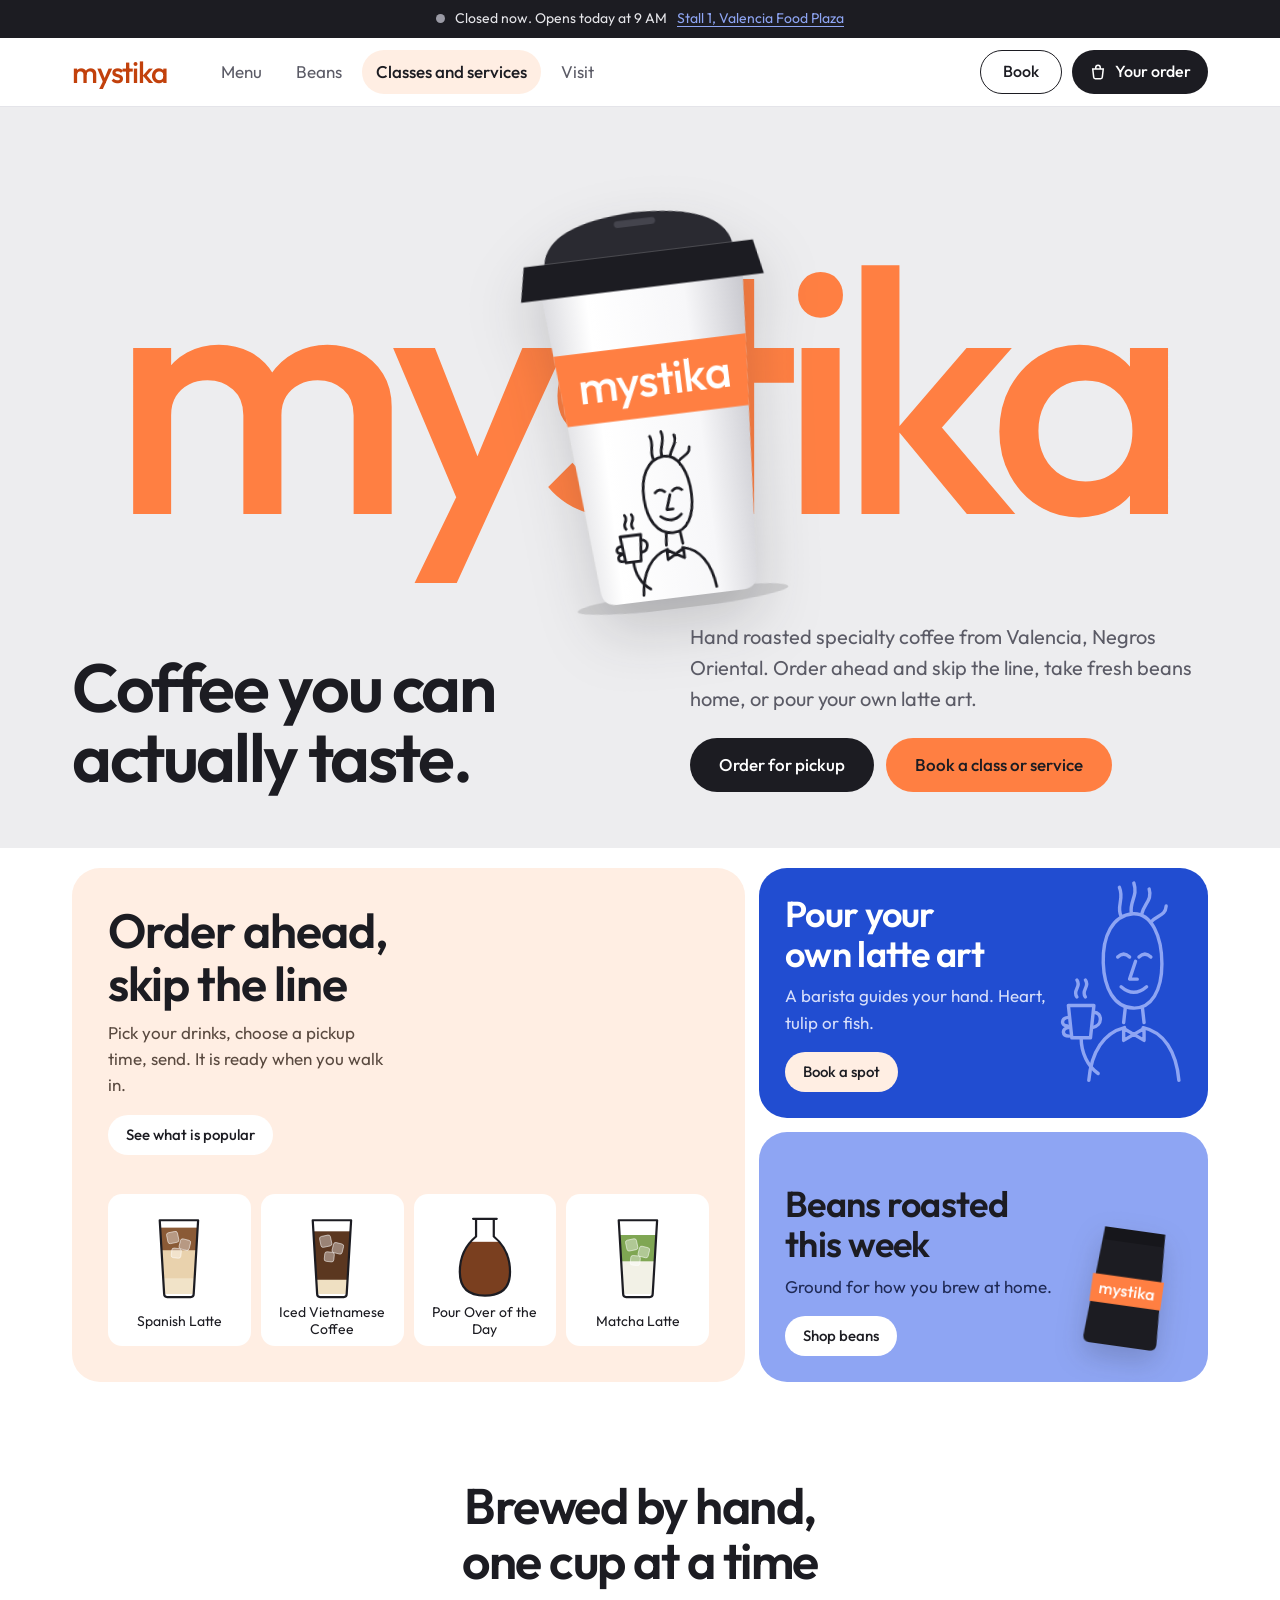
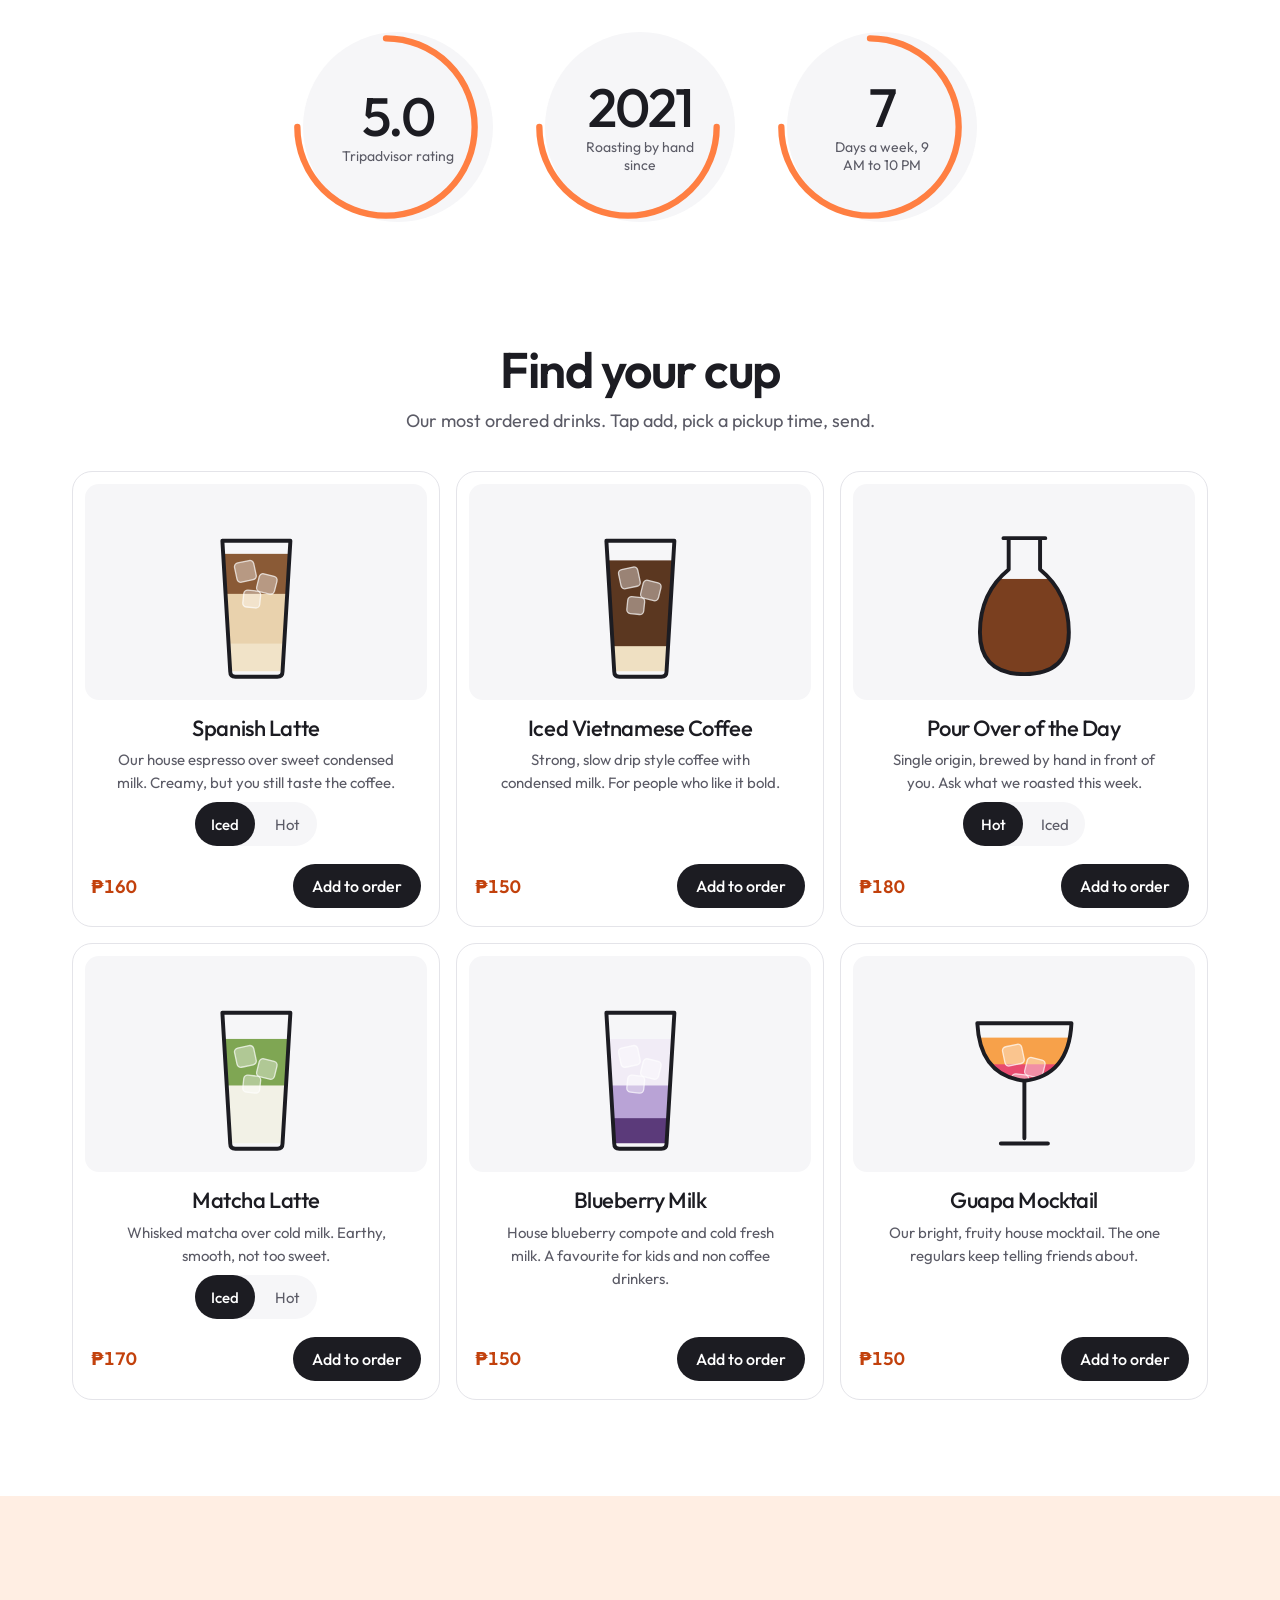
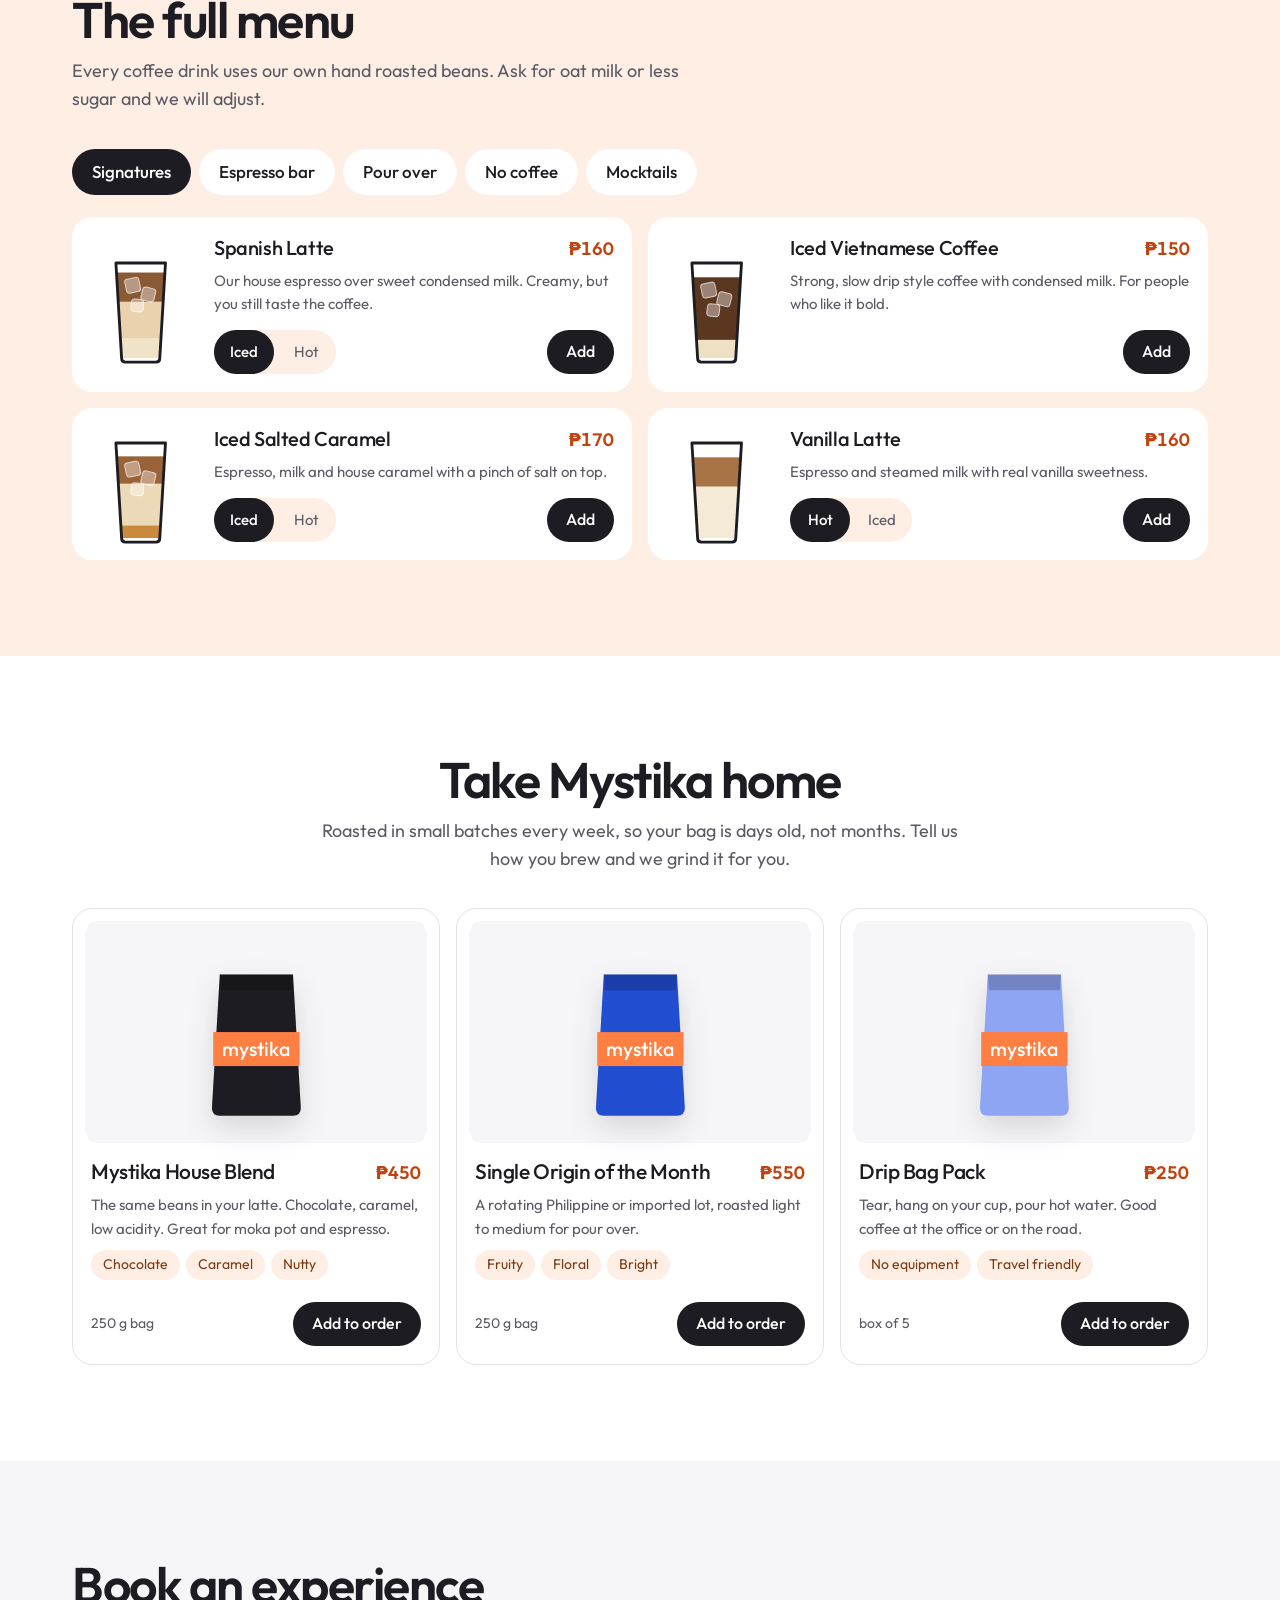
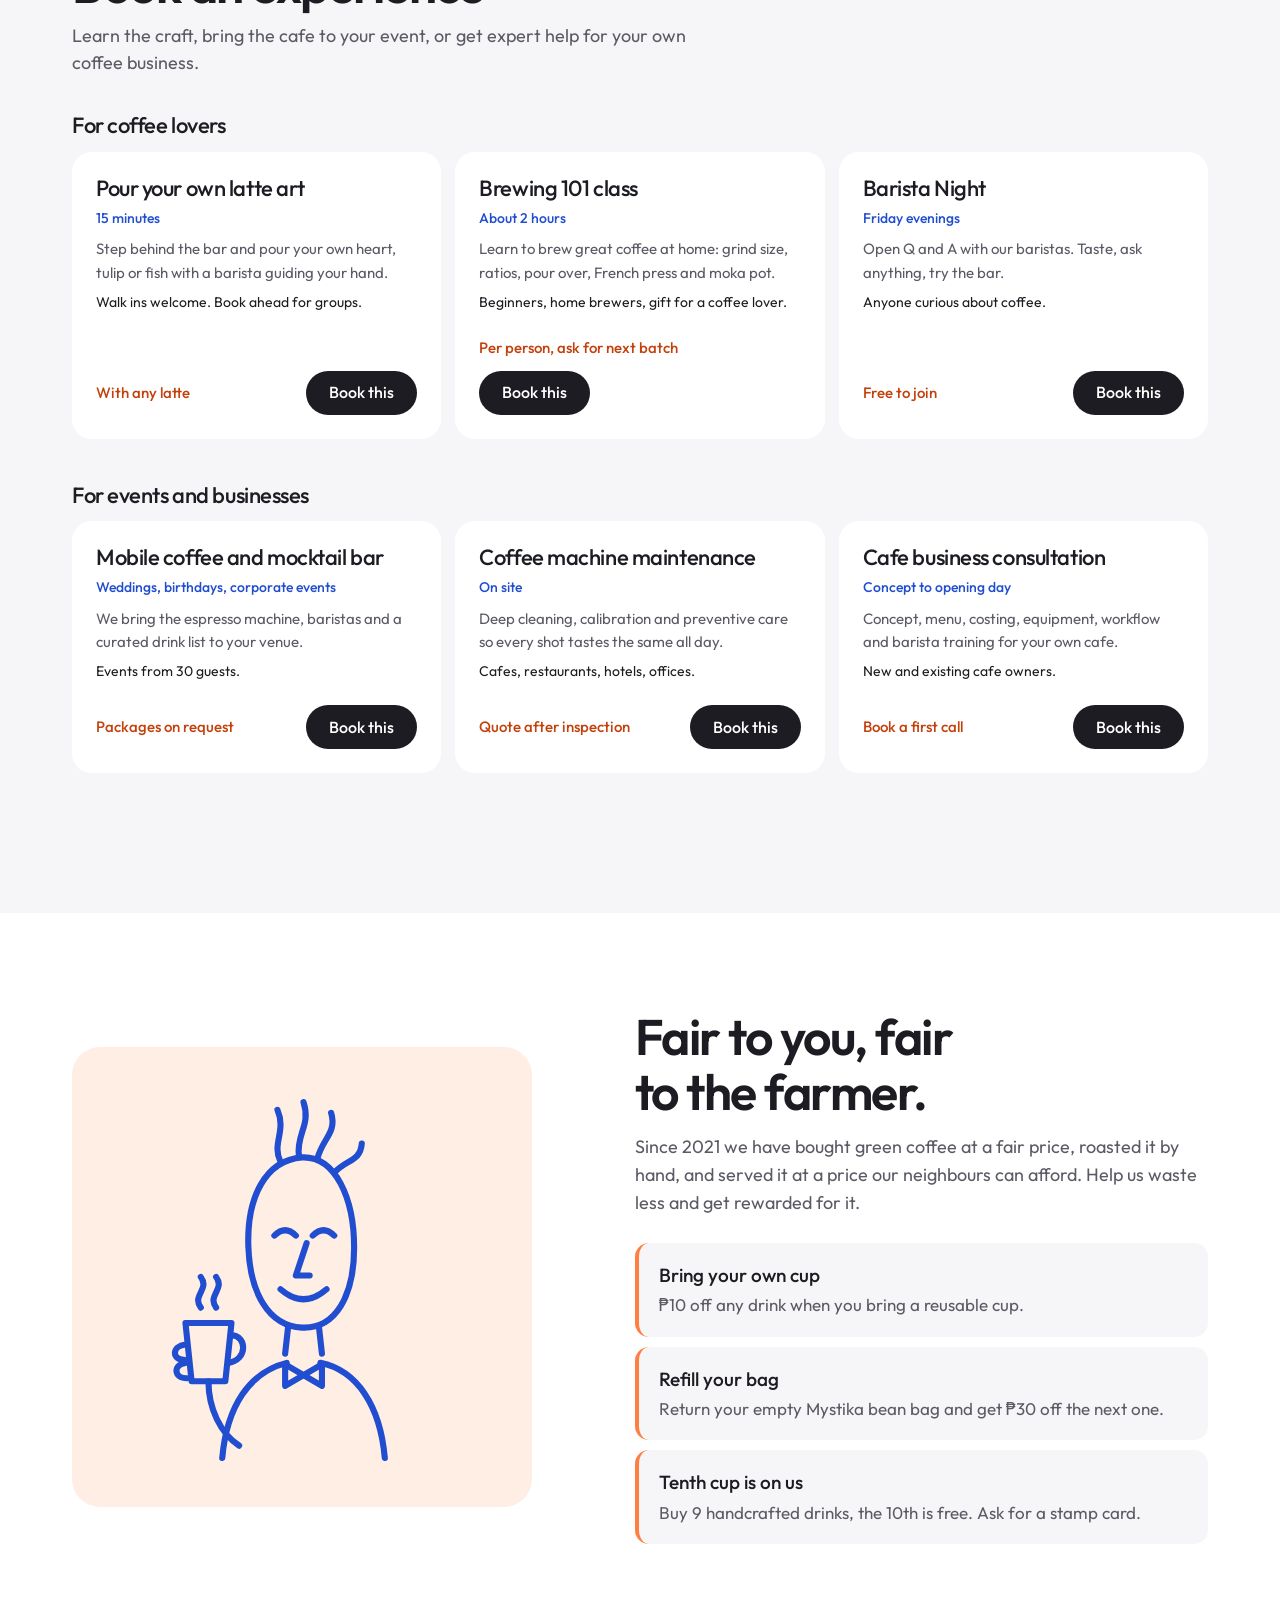
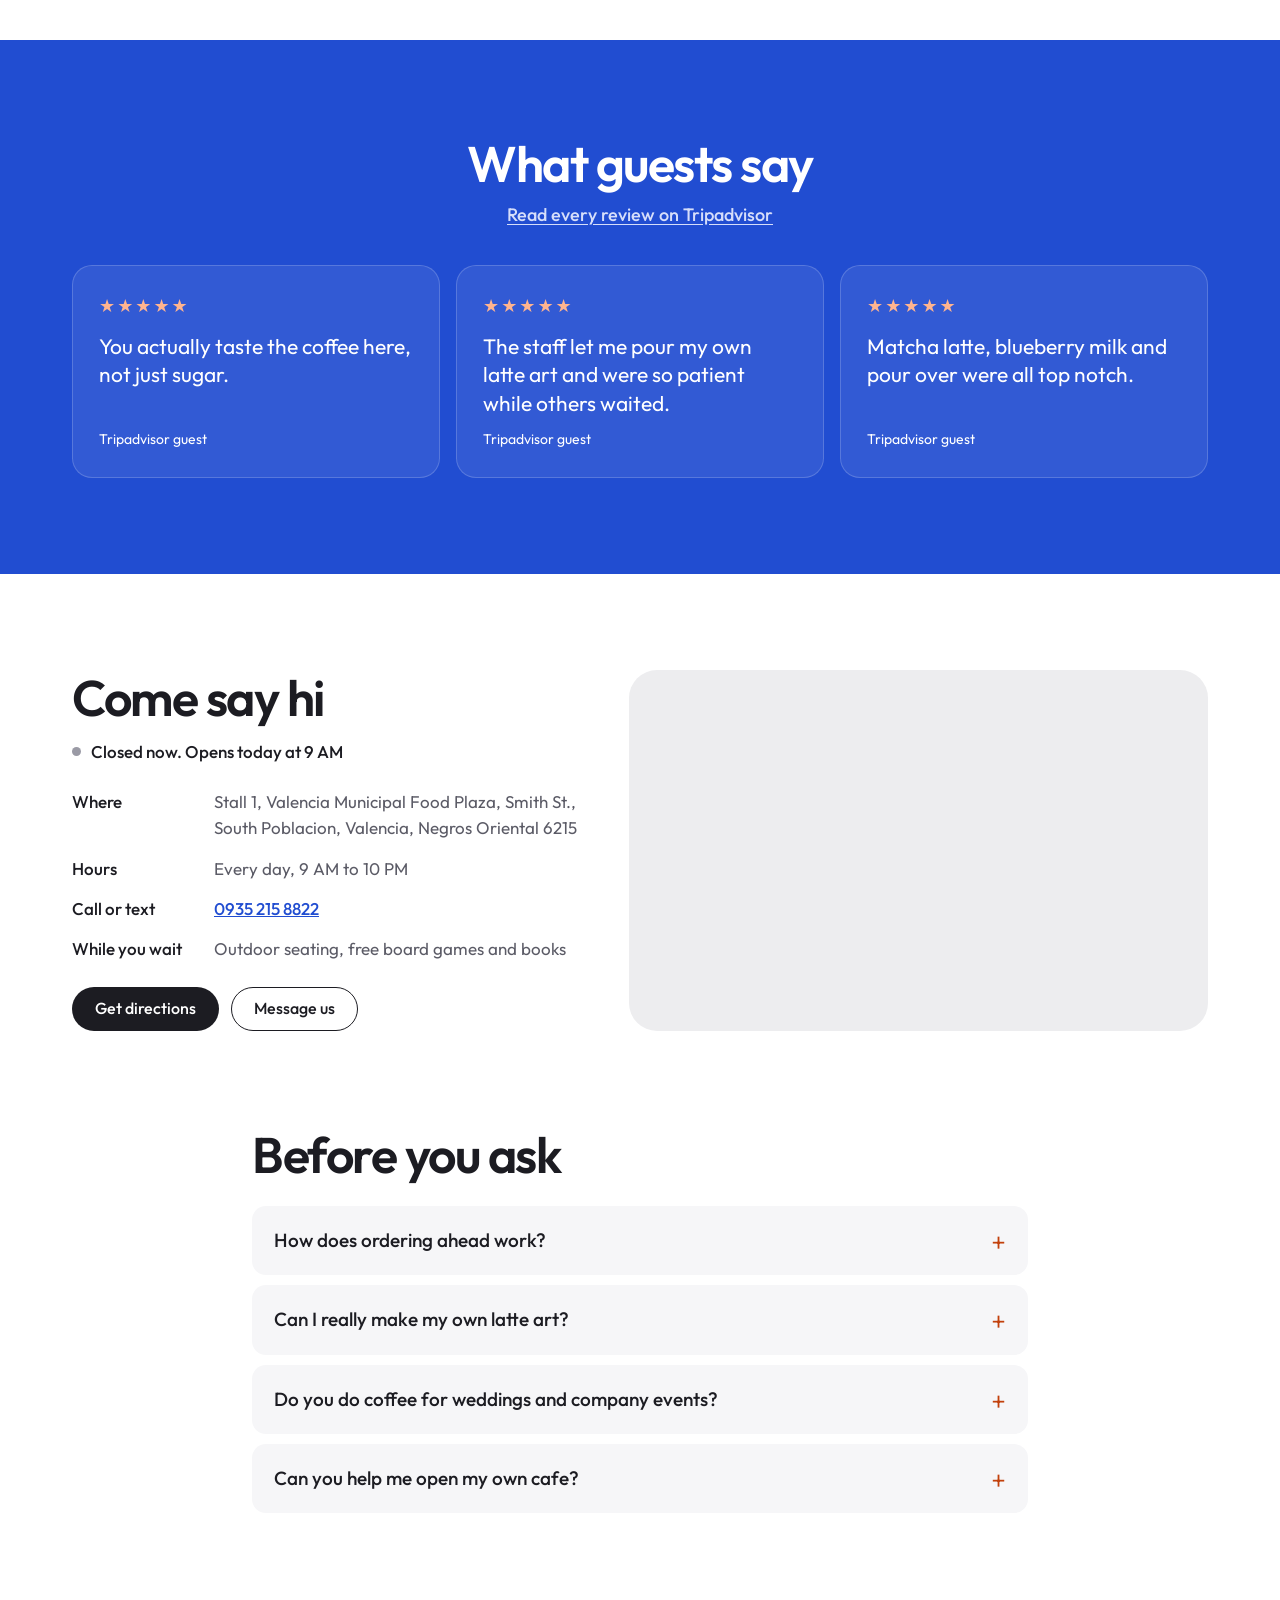
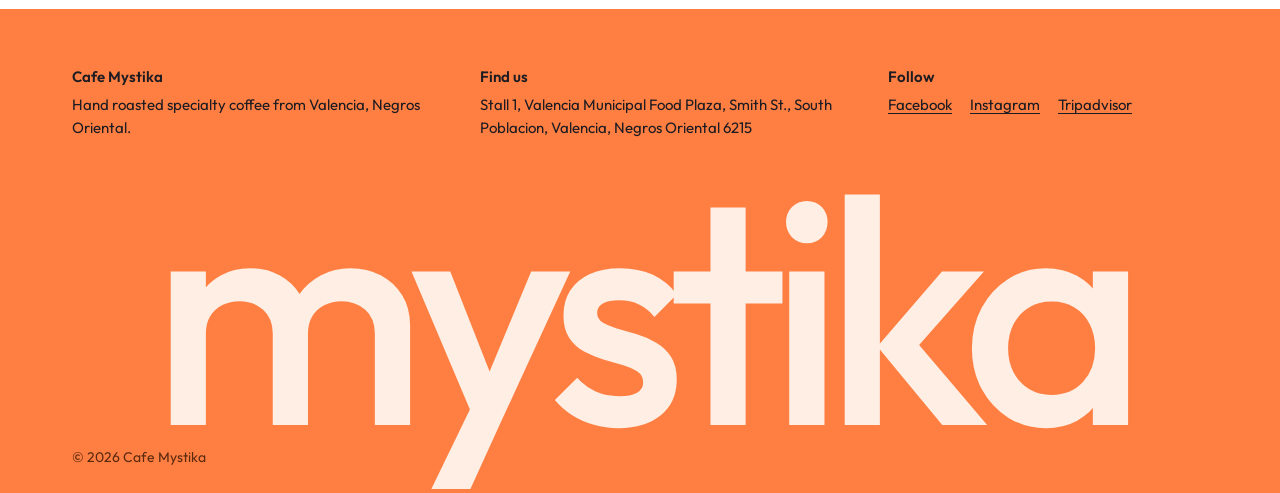
==== commit 0faee429: "Fix accessibility and UX issues from full audit Audit with axe-core plus the ui-ux-pro-max rule set " ====
--- a/index.html
+++ b/index.html
@@ -75,9 +75,9 @@
 
   <a class="skip" href="#main">Skip to content</a>
 
-  <div class="statusbar" role="status">
-    <span class="status-dot" data-open-dot></span>
-    <span data-open-text>Open daily 9 AM to 10 PM</span>
+  <div class="statusbar">
+    <span class="status-dot" data-open-dot aria-hidden="true"></span>
+    <span data-open-text role="status">Open daily 9 AM to 10 PM</span>
     <a href="#visit" class="statusbar-link">Stall 1, Valencia Food Plaza</a>
   </div>
 
@@ -258,7 +258,7 @@
       <div class="wrap visit-grid">
         <div class="visit-info">
           <h2 id="visit-h">Come say hi</h2>
-          <p class="visit-status"><span class="status-dot" data-open-dot></span> <span data-open-text>Open daily 9 AM to 10 PM</span></p>
+          <p class="visit-status"><span class="status-dot" data-open-dot aria-hidden="true"></span> <span data-open-text>Open daily 9 AM to 10 PM</span></p>
           <dl class="facts">
             <div><dt>Where</dt><dd data-address></dd></div>
             <div><dt>Hours</dt><dd>Every day, 9 AM to 10 PM</dd></div>
@@ -334,7 +334,7 @@
   <!-- Cart drawer -->
   <div class="drawer" data-cart hidden>
     <div class="drawer-backdrop" data-close-cart></div>
-    <aside class="drawer-panel" role="dialog" aria-modal="true" aria-labelledby="cart-h">
+    <div class="drawer-panel" role="dialog" aria-modal="true" aria-labelledby="cart-h">
       <div class="drawer-head">
         <h2 id="cart-h">Your order</h2>
         <button class="icon-btn" type="button" data-close-cart aria-label="Close your order">
@@ -351,11 +351,13 @@
         <form class="cart-form" data-cart-form novalidate>
           <div class="field">
             <label for="c-name">Your name</label>
-            <input id="c-name" name="name" autocomplete="given-name" required>
+            <input id="c-name" name="name" autocomplete="given-name" required aria-describedby="c-name-err">
+            <p class="field-error" id="c-name-err" hidden></p>
           </div>
           <div class="field">
             <label for="c-time">Pickup time</label>
-            <select id="c-time" name="time" required data-pickup-times></select>
+            <select id="c-time" name="time" required data-pickup-times aria-describedby="c-time-err"></select>
+            <p class="field-error" id="c-time-err" hidden></p>
           </div>
           <div class="field">
             <label for="c-notes">Notes <span class="optional">(optional)</span></label>
@@ -371,7 +373,7 @@
           <button class="btn btn-outline btn-block" type="button" data-send="messenger">Send on Messenger</button>
         </div>
       </div>
-    </aside>
+    </div>
   </div>
 
   <!-- Booking dialog -->
@@ -391,28 +393,32 @@
         <div class="field-row">
           <div class="field">
             <label for="b-date">Preferred date</label>
-            <input id="b-date" name="date" type="date" required>
+            <input id="b-date" name="date" type="date" required aria-describedby="b-date-err">
+            <p class="field-error" id="b-date-err" hidden></p>
           </div>
           <div class="field">
             <label for="b-pax">People</label>
-            <input id="b-pax" name="pax" type="number" min="1" value="1" inputmode="numeric" required>
+            <input id="b-pax" name="pax" type="number" min="1" value="1" inputmode="numeric" required aria-describedby="b-pax-err">
+            <p class="field-error" id="b-pax-err" hidden></p>
           </div>
         </div>
         <div class="field-row">
           <div class="field">
             <label for="b-name">Your name</label>
-            <input id="b-name" name="name" autocomplete="name" required>
+            <input id="b-name" name="name" autocomplete="name" required aria-describedby="b-name-err">
+            <p class="field-error" id="b-name-err" hidden></p>
           </div>
           <div class="field">
             <label for="b-phone">Mobile number</label>
-            <input id="b-phone" name="phone" type="tel" autocomplete="tel" inputmode="tel" placeholder="09XX XXX XXXX" required>
+            <input id="b-phone" name="phone" type="tel" autocomplete="tel" inputmode="tel" required aria-describedby="b-phone-hint b-phone-err">
+            <p class="field-hint" id="b-phone-hint">11 digits, like 0917 123 4567</p>
+            <p class="field-error" id="b-phone-err" hidden></p>
           </div>
         </div>
         <div class="field">
           <label for="b-notes">Anything we should know? <span class="optional">(optional)</span></label>
           <textarea id="b-notes" name="notes" rows="3" placeholder="Venue, event type, machine brand, your cafe idea"></textarea>
         </div>
-        <p class="form-error" data-booking-error role="alert" hidden></p>
       </div>
       <div class="drawer-foot">
         <p class="pay-note">No payment now. We reply within the day to confirm your slot.</p>
@@ -424,7 +430,7 @@
     </form>
   </dialog>
 
-  <div class="toast" data-toast role="status" aria-live="polite" hidden></div>
+  <div class="toast" data-toast role="status" aria-live="polite"></div>
 
   <script src="assets/js/catalog.js"></script>
   <script src="assets/js/app.js"></script>
--- a/assets/css/styles.css
+++ b/assets/css/styles.css
@@ -18,13 +18,19 @@
   --r-lg: 20px;
   --r-md: 14px;
   --pill: 999px;
+  --star-on-blue: #ffb48f;  /* mango tint with 4:1 contrast on New Car blue */
+  --z-sticky: 40;
+  --z-actionbar: 45;
+  --z-drawer: 60;
+  --z-toast: 70;
+  --z-skip: 100;
   --wrap: 1200px;
   --font: "Outfit", ui-sans-serif, system-ui, -apple-system, "Segoe UI", Roboto, sans-serif;
   color-scheme: light;
 }
 
 *, *::before, *::after { box-sizing: border-box; }
-html { scroll-behavior: smooth; scroll-padding-top: 84px; -webkit-text-size-adjust: 100%; }
+html { scroll-behavior: smooth; scroll-padding-top: 84px; scroll-padding-bottom: 90px; -webkit-text-size-adjust: 100%; }
 body {
   margin: 0;
   background: var(--white);
@@ -38,16 +44,26 @@
 body.locked { overflow: hidden; }
 img, svg { display: block; max-width: 100%; }
 a { color: inherit; }
-h1, h2, h3, h4 { margin: 0; line-height: 1.1; font-weight: 600; letter-spacing: -0.02em; }
+h1, h2, h3, h4 { margin: 0; line-height: 1.1; font-weight: 600; letter-spacing: -0.02em; text-wrap: balance; }
 p { margin: 0; }
 button, input, select, textarea { font: inherit; color: inherit; }
 [hidden] { display: none !important; }
+a, button, summary, label, select, input { touch-action: manipulation; }
+button, summary, [role="tab"], [role="radio"] { cursor: pointer; }
+.sr-only { position: absolute; width: 1px; height: 1px; padding: 0; margin: -1px; overflow: hidden; clip: rect(0 0 0 0); white-space: nowrap; border: 0; }
+
+/* Focus ring: blue on light surfaces, white on blue and ink, ink on mango */
 :focus-visible { outline: 3px solid var(--blue); outline-offset: 3px; border-radius: 8px; }
+.statusbar :focus-visible, .tile-art:focus-visible, .section-reviews :focus-visible, .btn-ink:focus-visible, .tabs button[aria-selected="true"]:focus-visible, .seg button[aria-checked="true"]:focus-visible {
+  outline-color: var(--ink); box-shadow: 0 0 0 3px var(--white);
+}
+.statusbar :focus-visible, .tile-art:focus-visible, .section-reviews :focus-visible { outline-color: var(--white); box-shadow: none; }
+.site-footer :focus-visible, .btn-mango:focus-visible { outline-color: var(--ink); }
 
 .wrap { max-width: var(--wrap); margin: 0 auto; padding: 0 16px; }
 @media (min-width: 720px) { .wrap { padding: 0 32px; } }
 
-.skip { position: absolute; left: -999px; top: 8px; background: var(--mango); color: var(--ink); padding: 8px 14px; border-radius: 8px; z-index: 100; }
+.skip { position: absolute; left: -999px; top: 8px; background: var(--mango); color: var(--ink); padding: 12px 18px; border-radius: 8px; z-index: var(--z-skip); }
 .skip:focus { left: 8px; }
 
 /* ---------- Buttons ---------- */
@@ -67,9 +83,9 @@
 .btn-outline:hover { background: var(--soft); }
 .btn-lg { min-height: 54px; padding: 0 28px; font-size: 17px; }
 .btn-block { width: 100%; }
-.btn-add { min-height: 40px; padding: 0 18px; font-size: 15px; }
-
-.icon-btn { background: none; border: 0; padding: 8px; border-radius: 50%; cursor: pointer; display: inline-flex; }
+.btn-add { padding: 0 18px; font-size: 16px; }
+
+.icon-btn { background: none; border: 0; width: 44px; height: 44px; border-radius: 50%; cursor: pointer; display: inline-flex; align-items: center; justify-content: center; }
 .icon-btn:hover { background: var(--mist); }
 
 /* ---------- Status bar + header ---------- */
@@ -79,26 +95,28 @@
   font-size: 14px; padding: 8px 16px; text-align: center;
 }
 .statusbar-link { color: var(--cobalt); text-underline-offset: 3px; }
+.statusbar-link, .section-head a, .facts a, .footer-links a { display: inline-block; padding: 12px 0; margin: -12px 0; }
 @media (max-width: 519px) { .statusbar-link { display: none; } }
 .status-dot { width: 9px; height: 9px; border-radius: 50%; background: #9a9aa5; display: inline-block; flex: none; }
 .status-dot.is-open { background: #3fcf7f; box-shadow: 0 0 0 4px rgba(63, 207, 127, .2); }
 
 .site-header {
-  position: sticky; top: 0; z-index: 40;
+  position: sticky; top: 0; z-index: var(--z-sticky);
   background: rgba(255, 255, 255, .92);
   -webkit-backdrop-filter: saturate(1.4) blur(10px); backdrop-filter: saturate(1.4) blur(10px);
   border-bottom: 1px solid var(--line);
 }
 .header-inner { display: flex; align-items: center; gap: 20px; height: 68px; }
-.wordmark { font-size: 30px; font-weight: 500; letter-spacing: -0.04em; color: var(--mango-text); text-decoration: none; line-height: 1; }
+.wordmark { font-size: 30px; font-weight: 500; letter-spacing: -0.04em; color: var(--mango-text); text-decoration: none; line-height: 1; display: inline-flex; align-items: center; min-height: 44px; }
 .nav { display: none; gap: 6px; margin-left: 20px; }
-.nav a { text-decoration: none; padding: 8px 14px; border-radius: var(--pill); color: var(--muted); }
+.nav a { text-decoration: none; padding: 0 14px; min-height: 44px; display: inline-flex; align-items: center; border-radius: var(--pill); color: var(--muted); }
 .nav a:hover { background: var(--soft); color: var(--ink); }
+.nav a[aria-current] { background: var(--linen); color: var(--ink); font-weight: 500; }
 .header-actions { margin-left: auto; display: flex; gap: 10px; align-items: center; }
 .cart-btn { padding: 0 16px; }
 .cart-count {
   min-width: 22px; height: 22px; padding: 0 6px; border-radius: 11px;
-  background: var(--mango); color: var(--ink); font-size: 13px; font-weight: 600;
+  background: var(--mango); color: var(--ink); font-size: 14px; font-weight: 600; font-variant-numeric: tabular-nums;
   display: inline-flex; align-items: center; justify-content: center;
 }
 .cart-count.bump { animation: bump .35s ease; }
@@ -158,7 +176,7 @@
 .thumbs { list-style: none; margin: auto 0 0; padding: 0; display: grid; grid-template-columns: repeat(4, 1fr); gap: 10px; }
 .thumbs li { background: var(--white); border-radius: var(--r-md); padding: 10px 6px 8px; display: grid; justify-items: center; gap: 4px; color: var(--ink); }
 .thumbs svg { height: 64px; width: auto; }
-.thumbs span { font-size: 12px; text-align: center; line-height: 1.2; }
+.thumbs span { font-size: 14px; text-align: center; line-height: 1.2; }
 .tile-art { background: var(--blue); color: var(--white); justify-content: flex-end; }
 .tile-art p { color: #d6defa; }
 .tile-barista { position: absolute; right: -18px; bottom: -8px; width: 130px; height: 156px; color: var(--cobalt); }
@@ -202,11 +220,7 @@
 .arc path { fill: none; stroke: var(--mango); stroke-width: 4; stroke-linecap: round; }
 
 /* ---------- Product cards (bestsellers) ---------- */
-.bestsellers {
-  display: grid; grid-auto-flow: column; grid-auto-columns: minmax(250px, 80%);
-  gap: 16px; overflow-x: auto; scroll-snap-type: x mandatory;
-  margin: 0 -16px; padding: 4px 16px 12px; scrollbar-width: thin;
-}
+.bestsellers { display: grid; gap: 12px; }
 .card-best {
   scroll-snap-align: start; background: var(--white); border: 1px solid var(--line); border-radius: var(--r-lg);
   padding: 12px 12px 18px; display: flex; flex-direction: column; align-items: center; text-align: center; gap: 8px;
@@ -216,24 +230,29 @@
 .card-best h3 { font-size: 22px; font-weight: 500; }
 .card-best .desc { max-width: 30ch; padding: 0 6px; }
 .best-foot { margin-top: auto; padding: 10px 6px 0; width: 100%; display: flex; justify-content: space-between; align-items: center; gap: 10px; }
-@media (min-width: 720px) {
-  .bestsellers { margin: 0; padding: 4px 0 12px; grid-auto-columns: minmax(260px, 1fr); }
-}
-@media (min-width: 1100px) {
-  .bestsellers { grid-auto-flow: row; grid-template-columns: repeat(3, 1fr); overflow: visible; }
-}
-.price { font-weight: 600; color: var(--mango-text); white-space: nowrap; font-size: 18px; }
+@media (max-width: 639px) {
+  .card-best { display: grid; grid-template-columns: 92px 1fr; grid-template-areas: "art name" "art desc" "art opt" "foot foot"; text-align: left; align-items: start; justify-items: start; column-gap: 14px; row-gap: 6px; padding: 12px; }
+  .card-best .art { grid-area: art; margin: 0; padding: 14px 0; height: 100%; }
+  .card-best .drink { height: 96px; }
+  .card-best h3 { grid-area: name; font-size: 20px; padding-top: 4px; }
+  .card-best .desc { grid-area: desc; padding: 0; }
+  .card-best .seg { grid-area: opt; }
+  .card-best .best-foot { grid-area: foot; padding: 6px 0 0; }
+}
+@media (min-width: 640px) { .bestsellers { grid-template-columns: repeat(2, 1fr); gap: 16px; } }
+@media (min-width: 1024px) { .bestsellers { grid-template-columns: repeat(3, 1fr); } }
+.price { font-weight: 600; color: var(--mango-text); white-space: nowrap; font-size: 18px; font-variant-numeric: tabular-nums; }
 .desc { color: var(--muted); font-size: 15px; }
 
-.seg { display: inline-flex; background: var(--soft); border-radius: var(--pill); padding: 3px; }
-.seg button { border: 0; background: none; padding: 6px 14px; border-radius: var(--pill); font-size: 14px; color: var(--muted); cursor: pointer; min-height: 34px; }
-.seg button[aria-checked="true"] { background: var(--white); color: var(--ink); box-shadow: 0 1px 3px rgba(28, 28, 34, .15); font-weight: 500; }
+.seg { display: inline-flex; background: var(--soft); border-radius: var(--pill); padding: 0; gap: 2px; }
+.seg button { border: 0; background: none; padding: 0 16px; min-width: 60px; min-height: 44px; border-radius: var(--pill); font-size: 15px; color: var(--muted); cursor: pointer; transition: background-color .15s, color .15s; }
+.seg button:hover { color: var(--ink); }
+.seg button[aria-checked="true"] { background: var(--ink); color: var(--white); font-weight: 500; }
 
 /* ---------- Menu ---------- */
 .section-menu { background: var(--linen); }
 .section-menu .seg { background: var(--linen); }
-.tabs { display: flex; gap: 8px; overflow-x: auto; padding-bottom: 6px; margin-bottom: 22px; scrollbar-width: none; }
-.tabs::-webkit-scrollbar { display: none; }
+.tabs { display: flex; flex-wrap: wrap; gap: 8px; margin-bottom: 22px; }
 .tabs button {
   flex: none; border: 0; background: var(--white); border-radius: var(--pill);
   padding: 10px 20px; font-weight: 500; cursor: pointer; min-height: 44px;
@@ -264,7 +283,7 @@
 .bean .best-foot { padding: 12px 0 0; }
 .unit { font-size: 14px; color: var(--muted); }
 .notes { list-style: none; padding: 0; margin: 4px 0 4px; display: flex; flex-wrap: wrap; gap: 6px; }
-.notes li { font-size: 13px; background: var(--linen); color: #7a3a14; border-radius: var(--pill); padding: 4px 12px; }
+.notes li { font-size: 14px; background: var(--linen); color: #7a3a14; border-radius: var(--pill); padding: 4px 12px; }
 @media (min-width: 820px) { .beans { grid-template-columns: repeat(3, 1fr); } }
 
 /* ---------- Services ---------- */
@@ -297,8 +316,9 @@
 .reviews { display: grid; gap: 16px; }
 .review { margin: 0; background: rgba(255, 255, 255, .08); border: 1px solid rgba(255, 255, 255, .18); border-radius: var(--r-lg); padding: 26px; display: flex; flex-direction: column; gap: 12px; }
 .stars { color: var(--mango); letter-spacing: 2px; font-size: 18px; }
+.section-reviews .stars { color: var(--star-on-blue); }
 .review blockquote { margin: 0; font-size: 21px; line-height: 1.35; font-weight: 400; }
-.review figcaption { color: var(--cobalt); font-size: 14px; margin-top: auto; }
+.review figcaption { color: var(--white); font-size: 14px; margin-top: auto; }
 @media (min-width: 820px) { .reviews { grid-template-columns: repeat(3, 1fr); } }
 
 /* ---------- Visit ---------- */
@@ -333,12 +353,12 @@
 .footer-links { display: flex; gap: 18px; flex-wrap: wrap; }
 .footer-links a { text-underline-offset: 3px; }
 .footer-word { font-size: clamp(90px, 25vw, 360px); font-weight: 500; letter-spacing: -0.06em; line-height: .8; color: var(--linen); text-align: center; margin: 40px 0 12px; white-space: nowrap; user-select: none; }
-.copyright { font-size: 13px; color: #5a2a10; }
+.copyright { font-size: 14px; color: #5a2a10; }
 @media (min-width: 820px) { .footer-grid { grid-template-columns: 1.2fr 1.2fr 1fr; } }
 
 /* ---------- Mobile action bar ---------- */
 .actionbar {
-  position: fixed; left: 0; right: 0; bottom: 0; z-index: 45;
+  position: fixed; left: 0; right: 0; bottom: 0; z-index: var(--z-actionbar);
   display: grid; grid-template-columns: 1fr 1fr 1.4fr; gap: 8px;
   background: var(--white); border-top: 1px solid var(--line);
   padding: 8px 10px calc(8px + env(safe-area-inset-bottom));
@@ -352,7 +372,7 @@
 @media (min-width: 900px) { .actionbar { display: none; } body { padding-bottom: 0; } }
 
 /* ---------- Cart drawer ---------- */
-.drawer { position: fixed; inset: 0; z-index: 60; }
+.drawer { position: fixed; inset: 0; z-index: var(--z-drawer); }
 .drawer-backdrop { position: absolute; inset: 0; background: rgba(28, 28, 34, .45); opacity: 0; transition: opacity .2s; }
 .drawer-panel {
   position: absolute; right: 0; top: 0; bottom: 0; width: min(440px, 100%);
@@ -367,13 +387,13 @@
 .drawer-foot { padding: 16px 20px calc(16px + env(safe-area-inset-bottom)); border-top: 1px solid var(--line); background: var(--white); }
 
 .cart-lines { list-style: none; padding: 0; margin: 0 0 18px; display: grid; gap: 10px; }
-.cart-line { display: grid; grid-template-columns: 52px 1fr auto; gap: 12px; align-items: center; background: var(--soft); border-radius: var(--r-md); padding: 10px 12px; }
+.cart-line { display: grid; grid-template-columns: 44px 1fr auto; gap: 10px; align-items: center; background: var(--soft); border-radius: var(--r-md); padding: 10px 12px; }
 .cart-line-art { color: var(--ink); }
 .cart-line-art svg { height: 56px; width: auto; margin: 0 auto; }
 .cart-line-name { font-weight: 500; line-height: 1.2; }
 .cart-line-meta { font-size: 14px; color: var(--muted); }
 .qty { display: inline-flex; align-items: center; gap: 4px; background: var(--white); border-radius: var(--pill); }
-.qty button { width: 36px; height: 36px; border: 0; background: none; border-radius: 50%; font-size: 20px; cursor: pointer; }
+.qty button { width: 44px; height: 44px; border: 0; background: none; border-radius: 50%; font-size: 20px; cursor: pointer; }
 .qty button:hover { background: var(--mist); }
 .qty span { min-width: 18px; text-align: center; font-weight: 500; }
 .cart-empty { text-align: center; padding: 28px 0; display: grid; gap: 16px; justify-items: center; color: var(--muted); }
@@ -388,15 +408,17 @@
 }
 .field textarea { min-height: 90px; resize: vertical; }
 .field input:focus, .field select:focus, .field textarea:focus { outline: none; border-color: var(--blue); box-shadow: 0 0 0 3px rgba(33, 77, 209, .18); }
-.field [aria-invalid="true"] { border-color: var(--mango-text); background: #fff6f1; }
+.field [aria-invalid="true"] { border-color: #b42318; border-width: 2px; background: #fff7f6; }
 .field-row { display: grid; gap: 0 12px; }
 @media (min-width: 520px) { .field-row { grid-template-columns: 1fr 1fr; } }
 
 .total-row { display: flex; justify-content: space-between; align-items: baseline; font-size: 18px; }
-.total-row strong { font-size: 28px; font-weight: 600; }
+.total-row strong { font-size: 28px; font-weight: 600; font-variant-numeric: tabular-nums; }
 .pay-note { font-size: 14px; color: var(--muted); margin: 4px 0 14px; }
 .send-row { display: grid; gap: 10px; }
-.form-error { color: var(--mango-text); font-weight: 500; font-size: 15px; }
+.field-hint { font-size: 14px; color: var(--muted); }
+.field-error { color: #b42318; font-weight: 500; font-size: 15px; display: flex; gap: 6px; align-items: flex-start; }
+.field-error::before { content: "!"; flex: none; width: 18px; height: 18px; margin-top: 2px; border-radius: 50%; background: #b42318; color: var(--white); font-size: 12px; font-weight: 700; display: grid; place-items: center; }
 
 /* ---------- Booking dialog ---------- */
 .booking {
@@ -404,16 +426,19 @@
   max-height: calc(100% - 24px); background: var(--white); color: var(--ink);
 }
 .booking::backdrop { background: rgba(28, 28, 34, .5); }
-.booking-form { display: flex; flex-direction: column; max-height: calc(100vh - 24px); }
+.booking-form { display: flex; flex-direction: column; max-height: calc(100vh - 24px); max-height: calc(100dvh - 24px); }
 .booking-body { padding: 18px 20px 4px; overflow-y: auto; }
 .booking .drawer-head h2 { font-size: 22px; }
 
 /* ---------- Toast ---------- */
 .toast {
-  position: fixed; left: 50%; bottom: 88px; transform: translateX(-50%); z-index: 70;
+  position: fixed; left: 50%; bottom: 88px; transform: translate(-50%, 12px); z-index: var(--z-toast);
+  opacity: 0; visibility: hidden; transition: opacity .2s ease, transform .2s ease, visibility 0s linear .2s;
   background: var(--ink); color: var(--white); border-radius: var(--r-md); padding: 12px 14px 12px 18px;
   display: flex; gap: 14px; align-items: center; width: max-content; max-width: calc(100% - 32px);
   box-shadow: 0 10px 30px rgba(28, 28, 34, .25); font-size: 15px;
 }
-.toast button { background: var(--mango); color: var(--ink); border: 0; border-radius: var(--pill); padding: 8px 14px; font-weight: 500; cursor: pointer; white-space: nowrap; }
+.toast.show { opacity: 1; visibility: visible; transform: translate(-50%, 0); transition: opacity .25s ease, transform .25s ease; }
+.toast:empty { display: none; }
+.toast button { background: var(--mango); color: var(--ink); border: 0; border-radius: var(--pill); padding: 0 16px; min-height: 44px; font-weight: 500; cursor: pointer; white-space: nowrap; }
 @media (min-width: 900px) { .toast { bottom: 28px; } }
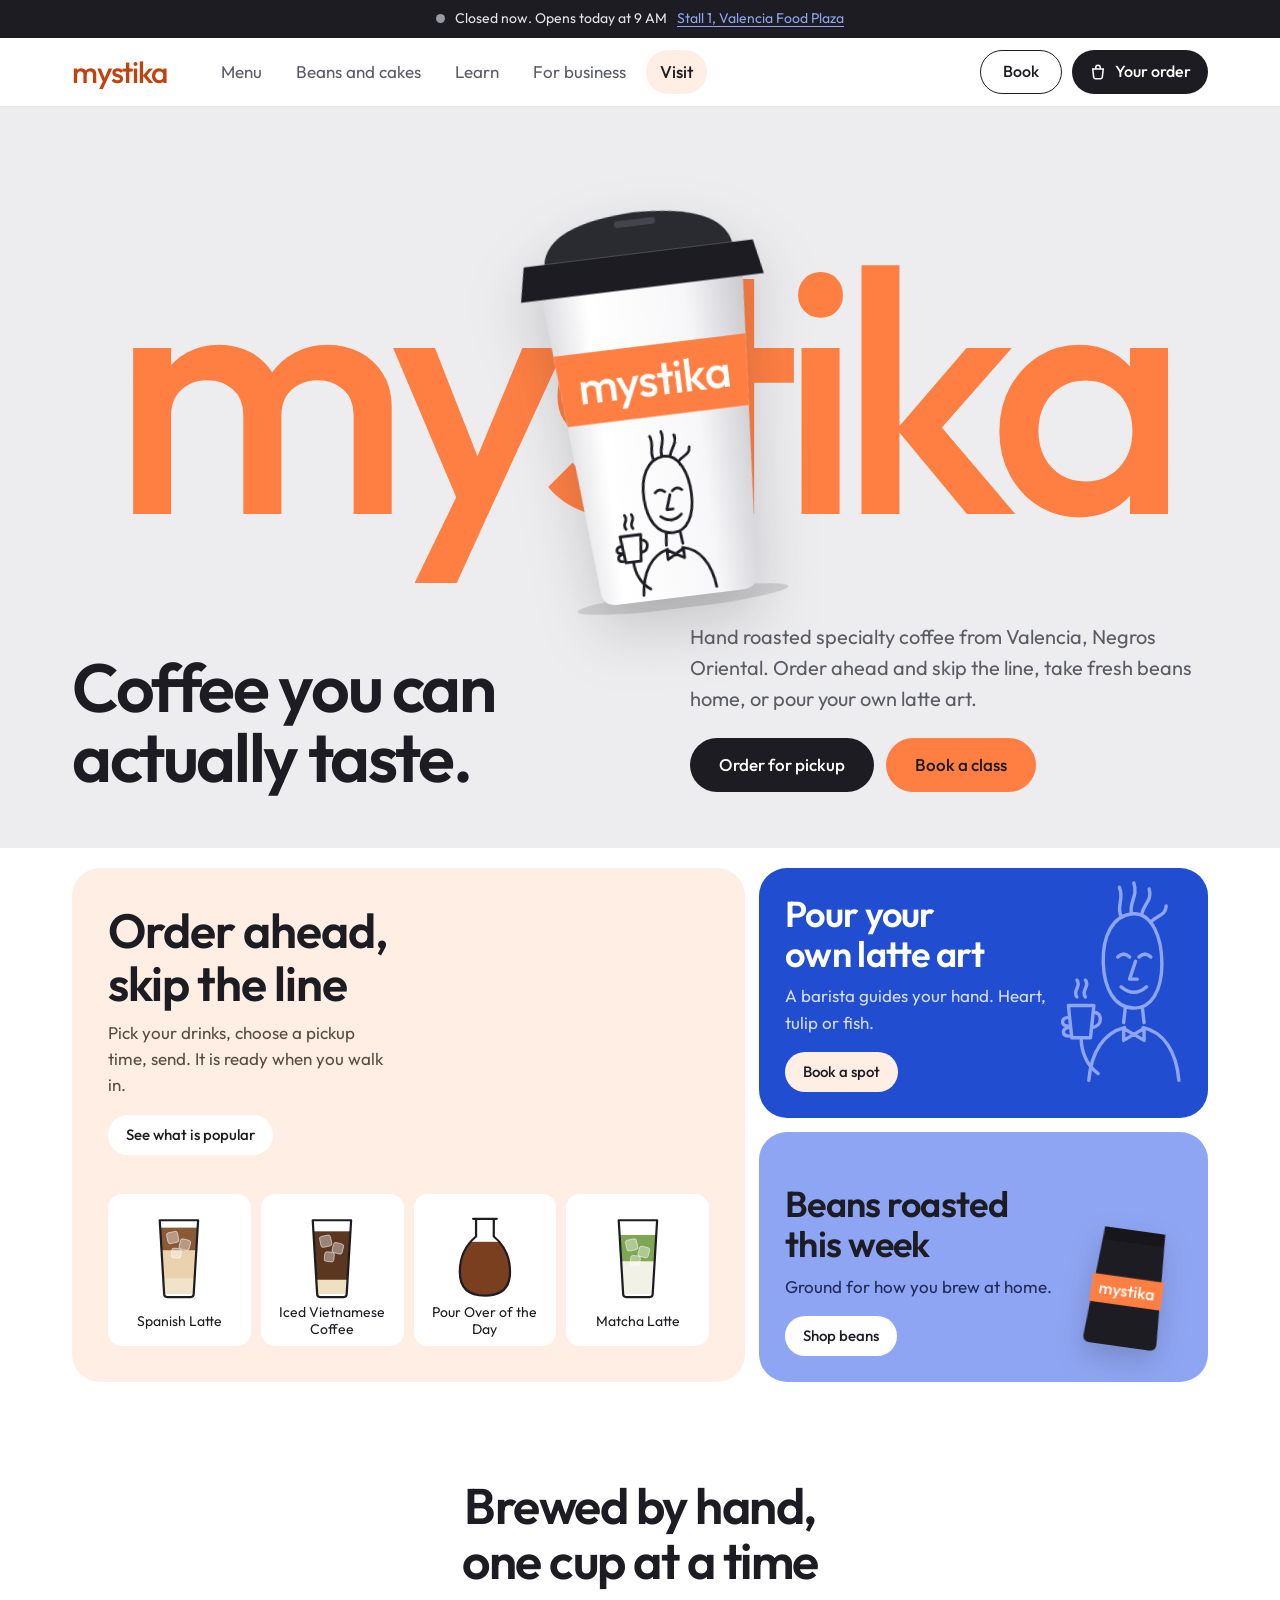
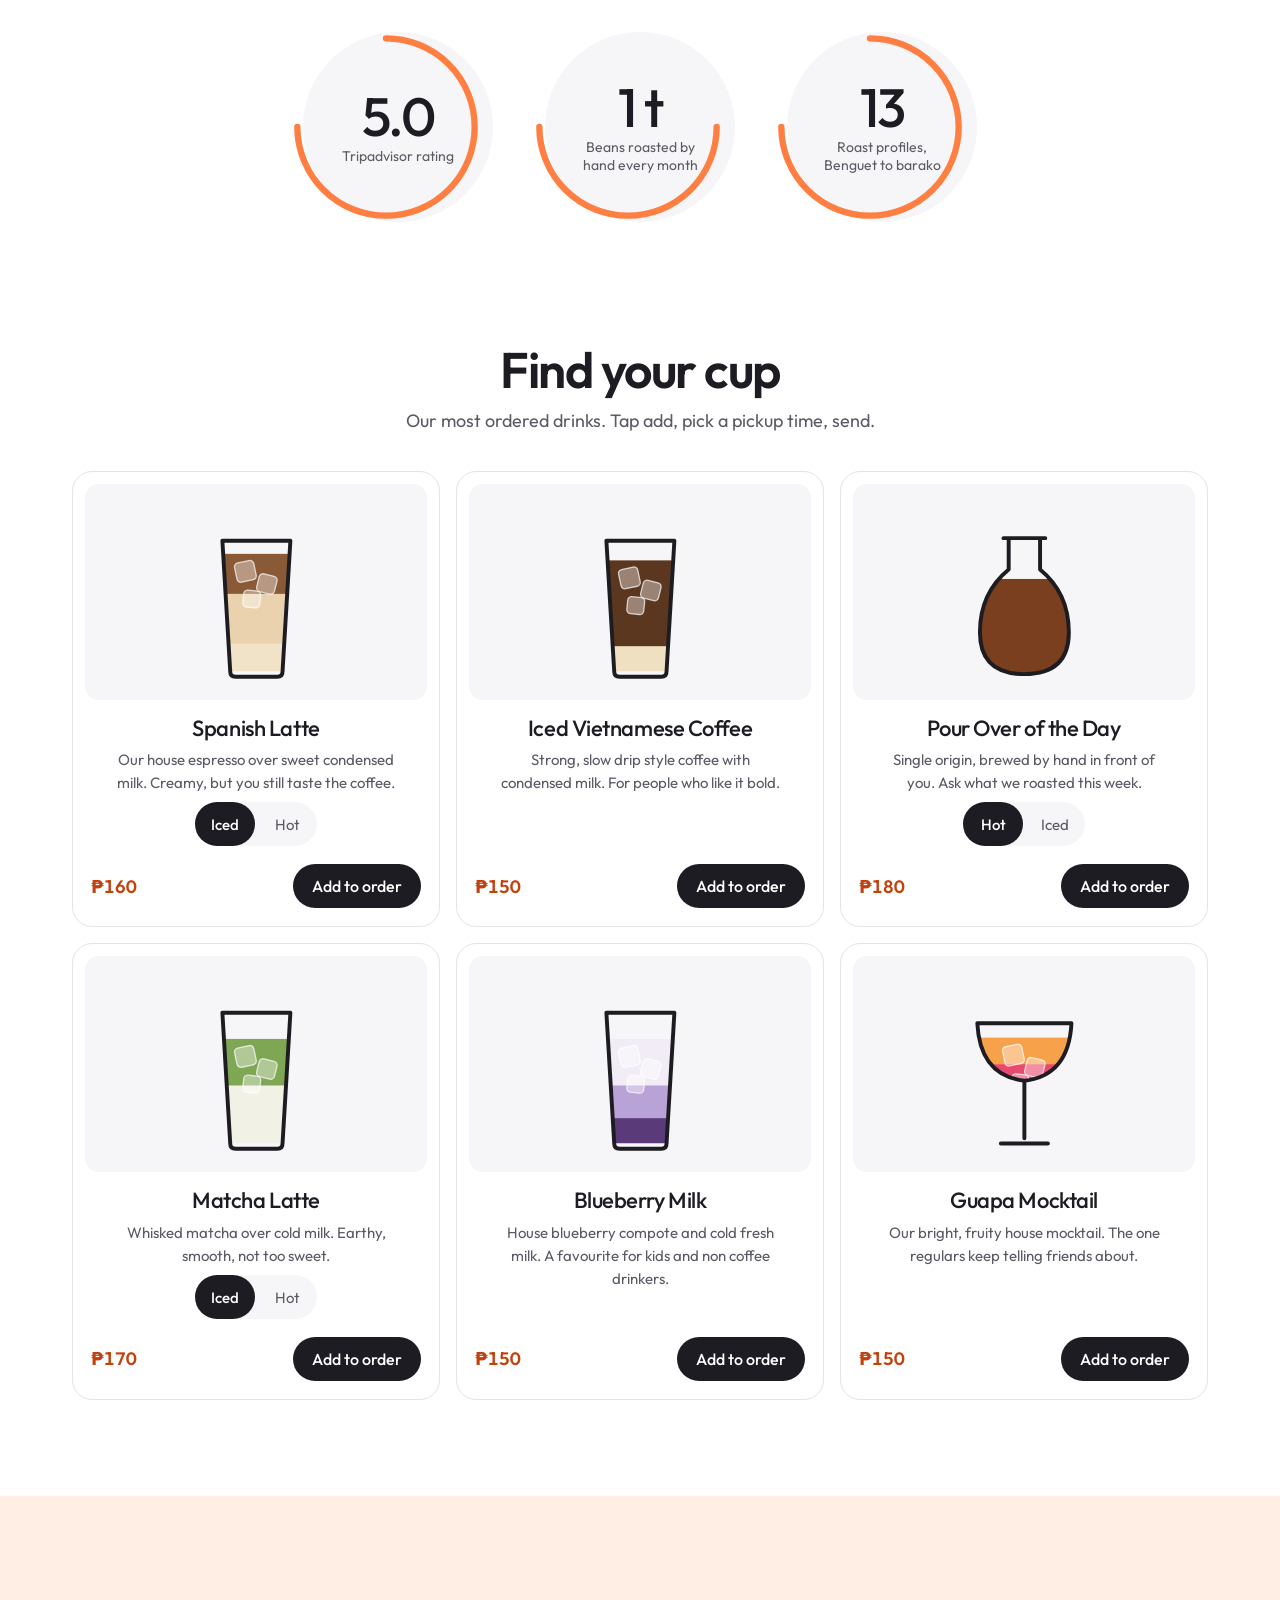
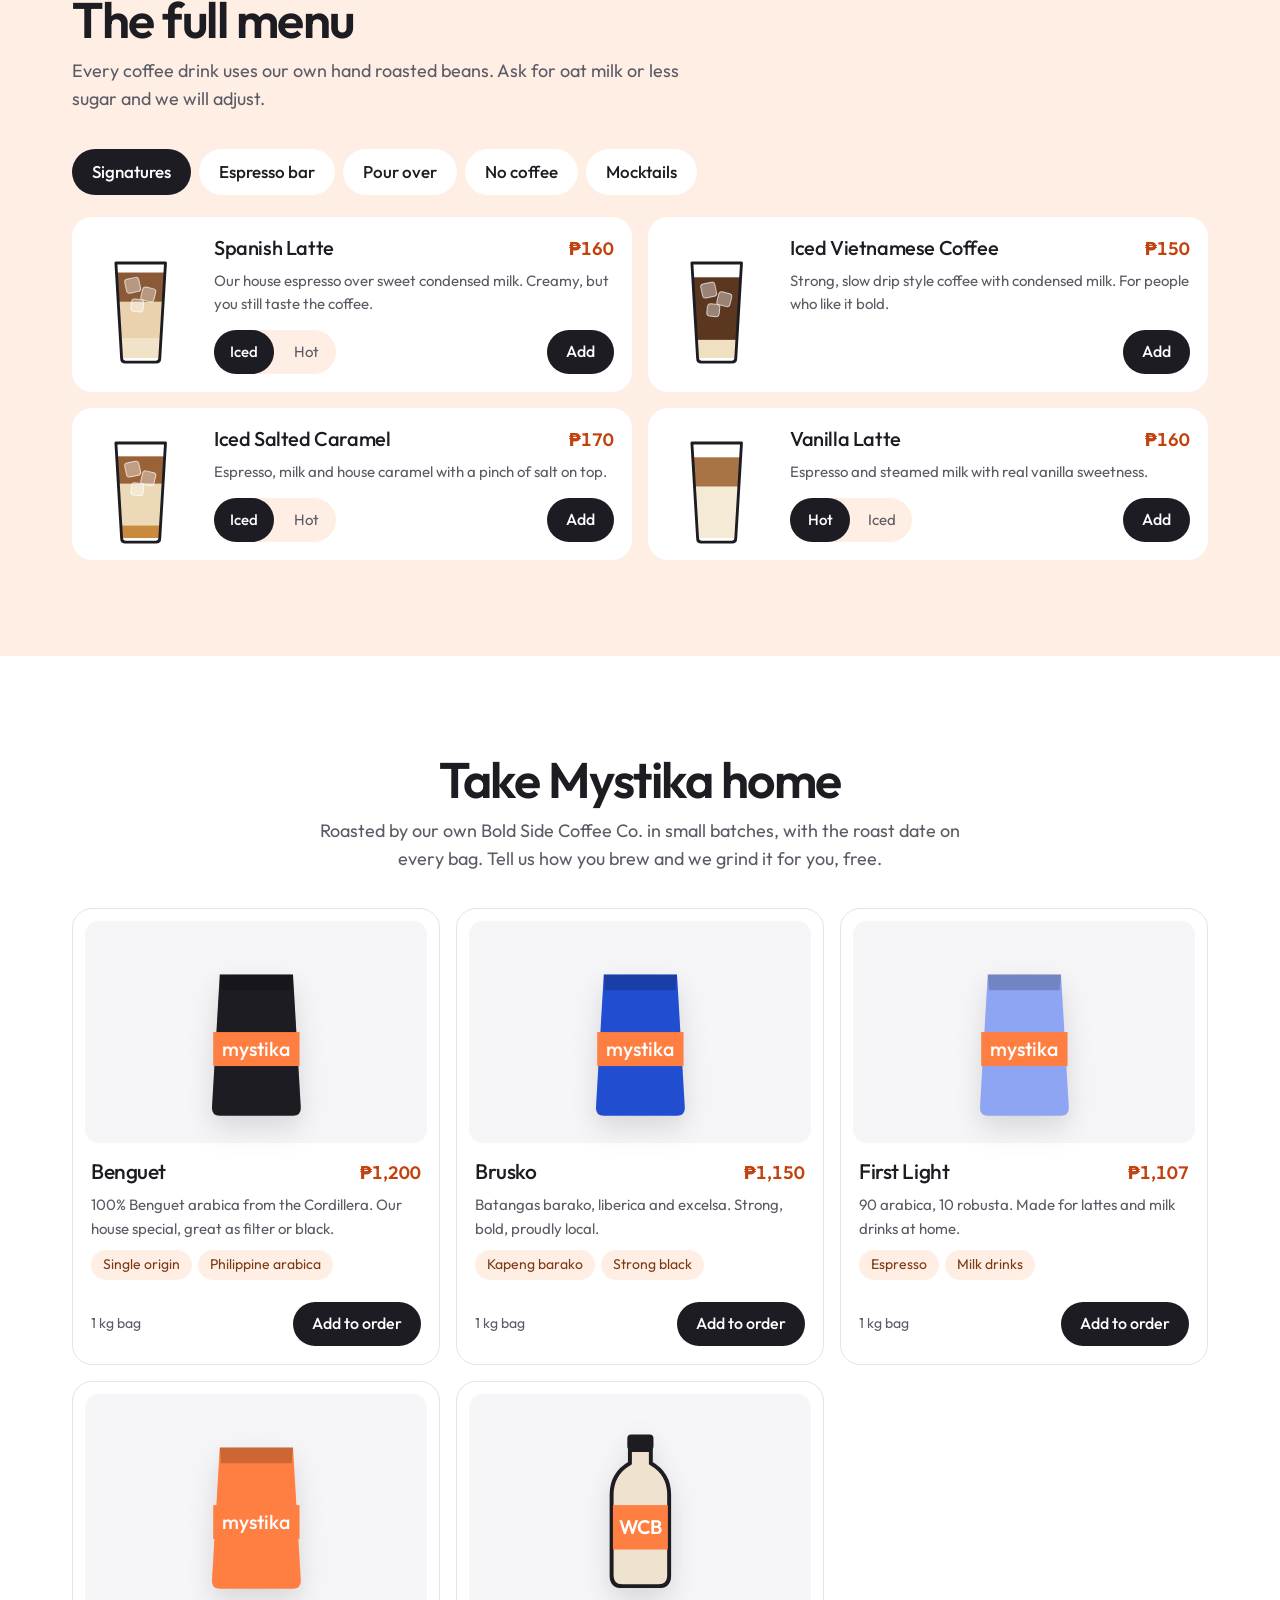
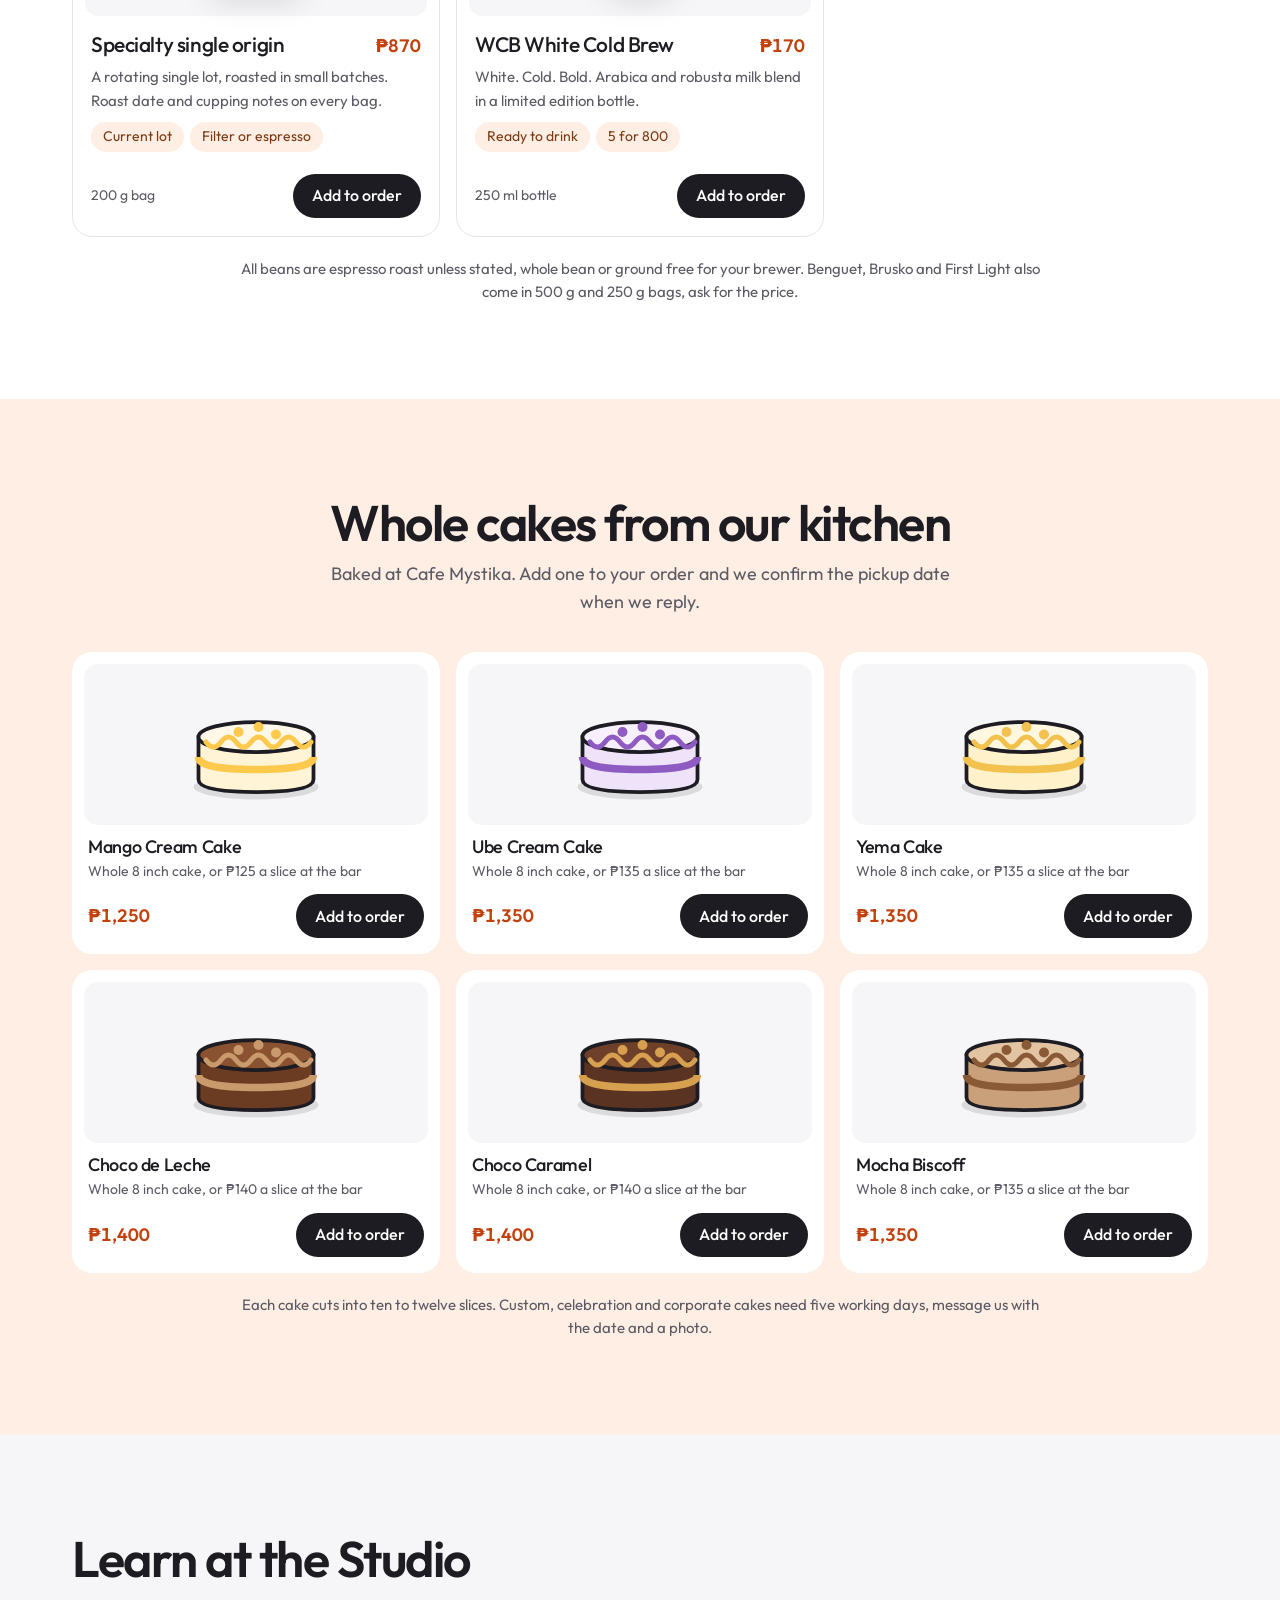
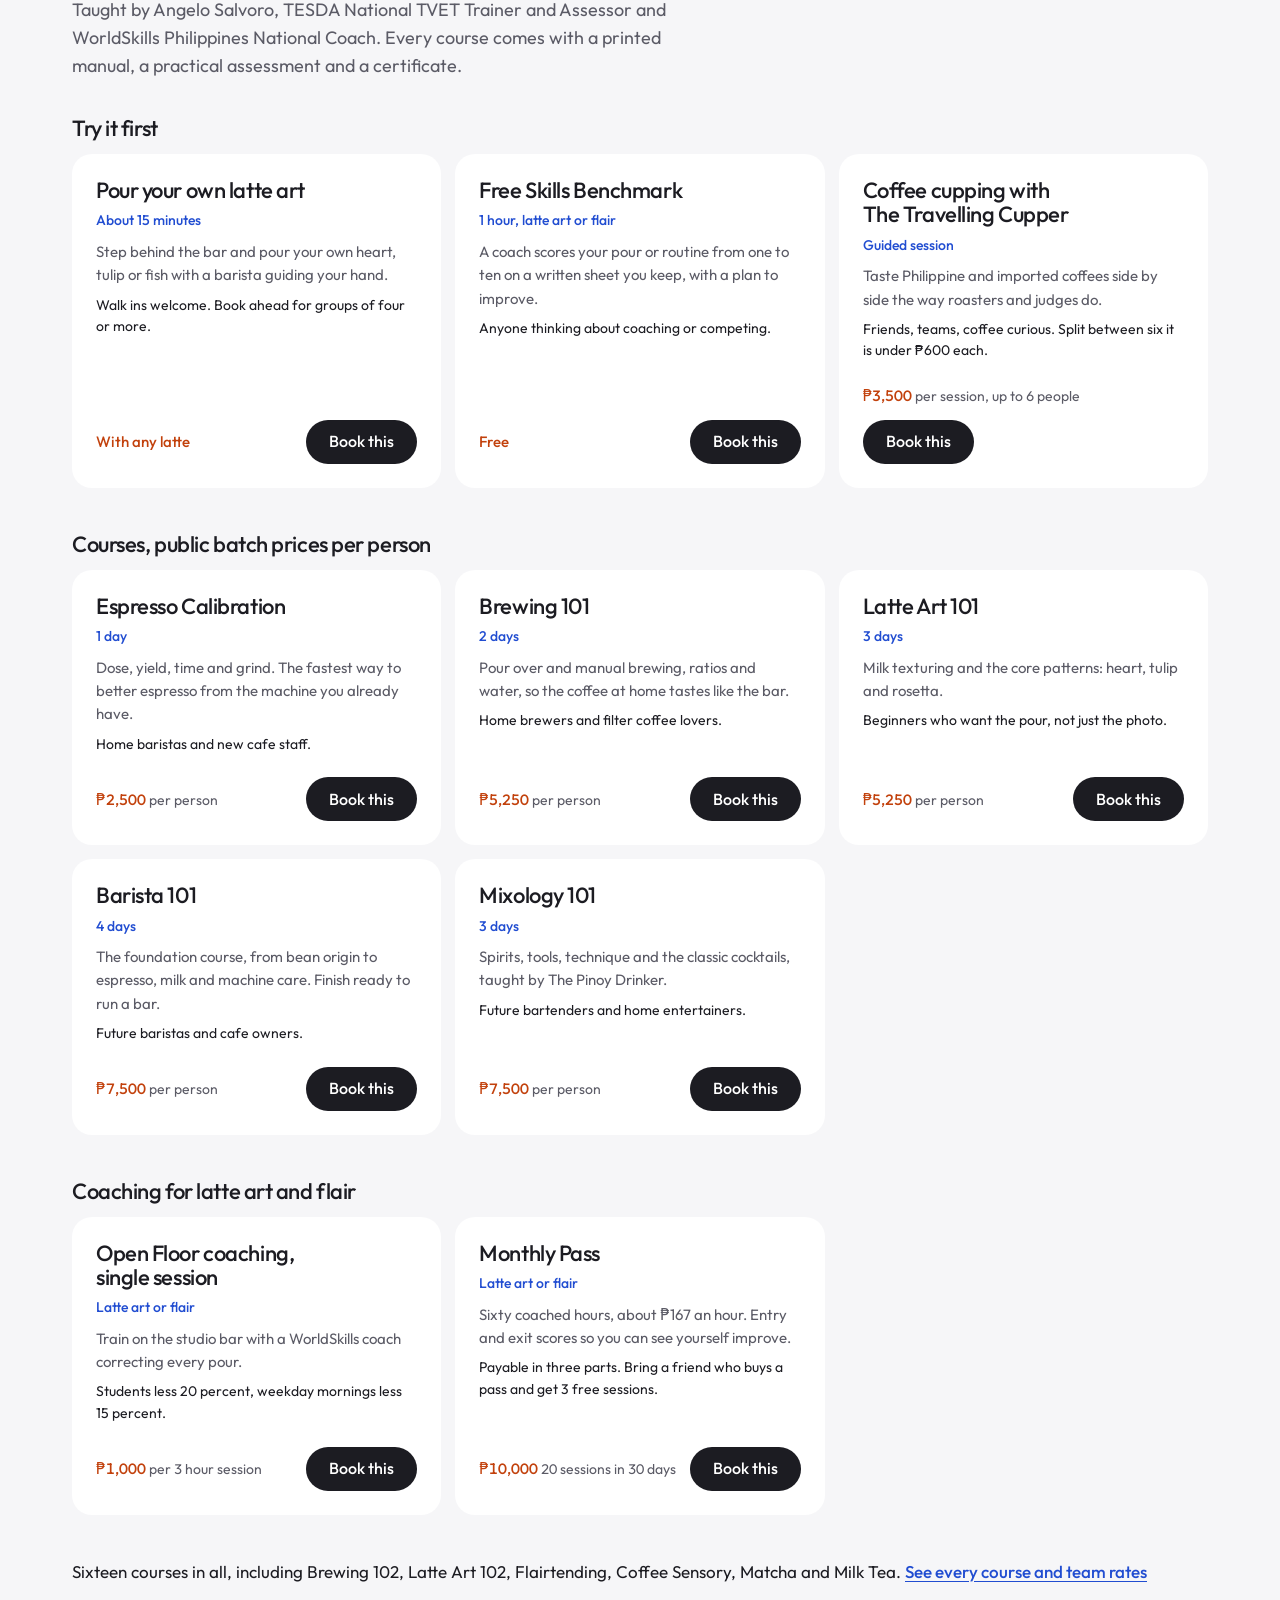
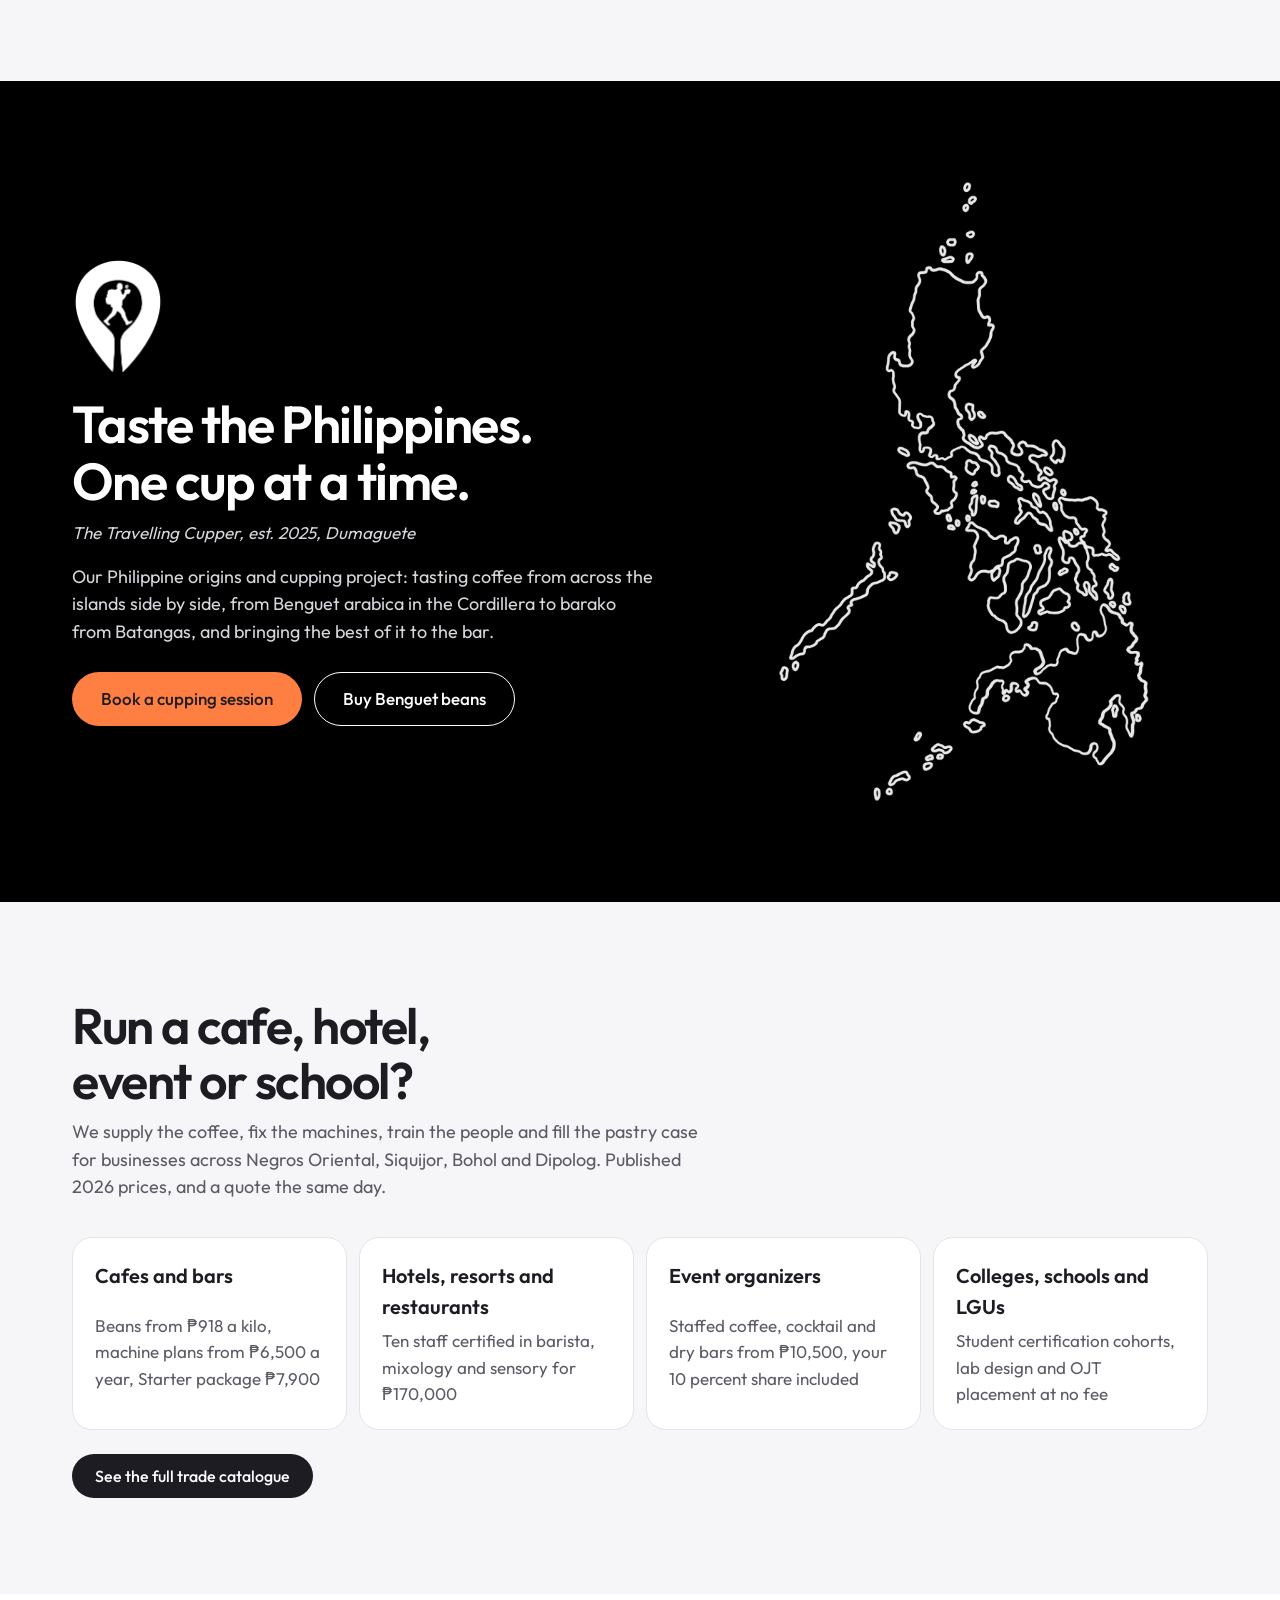
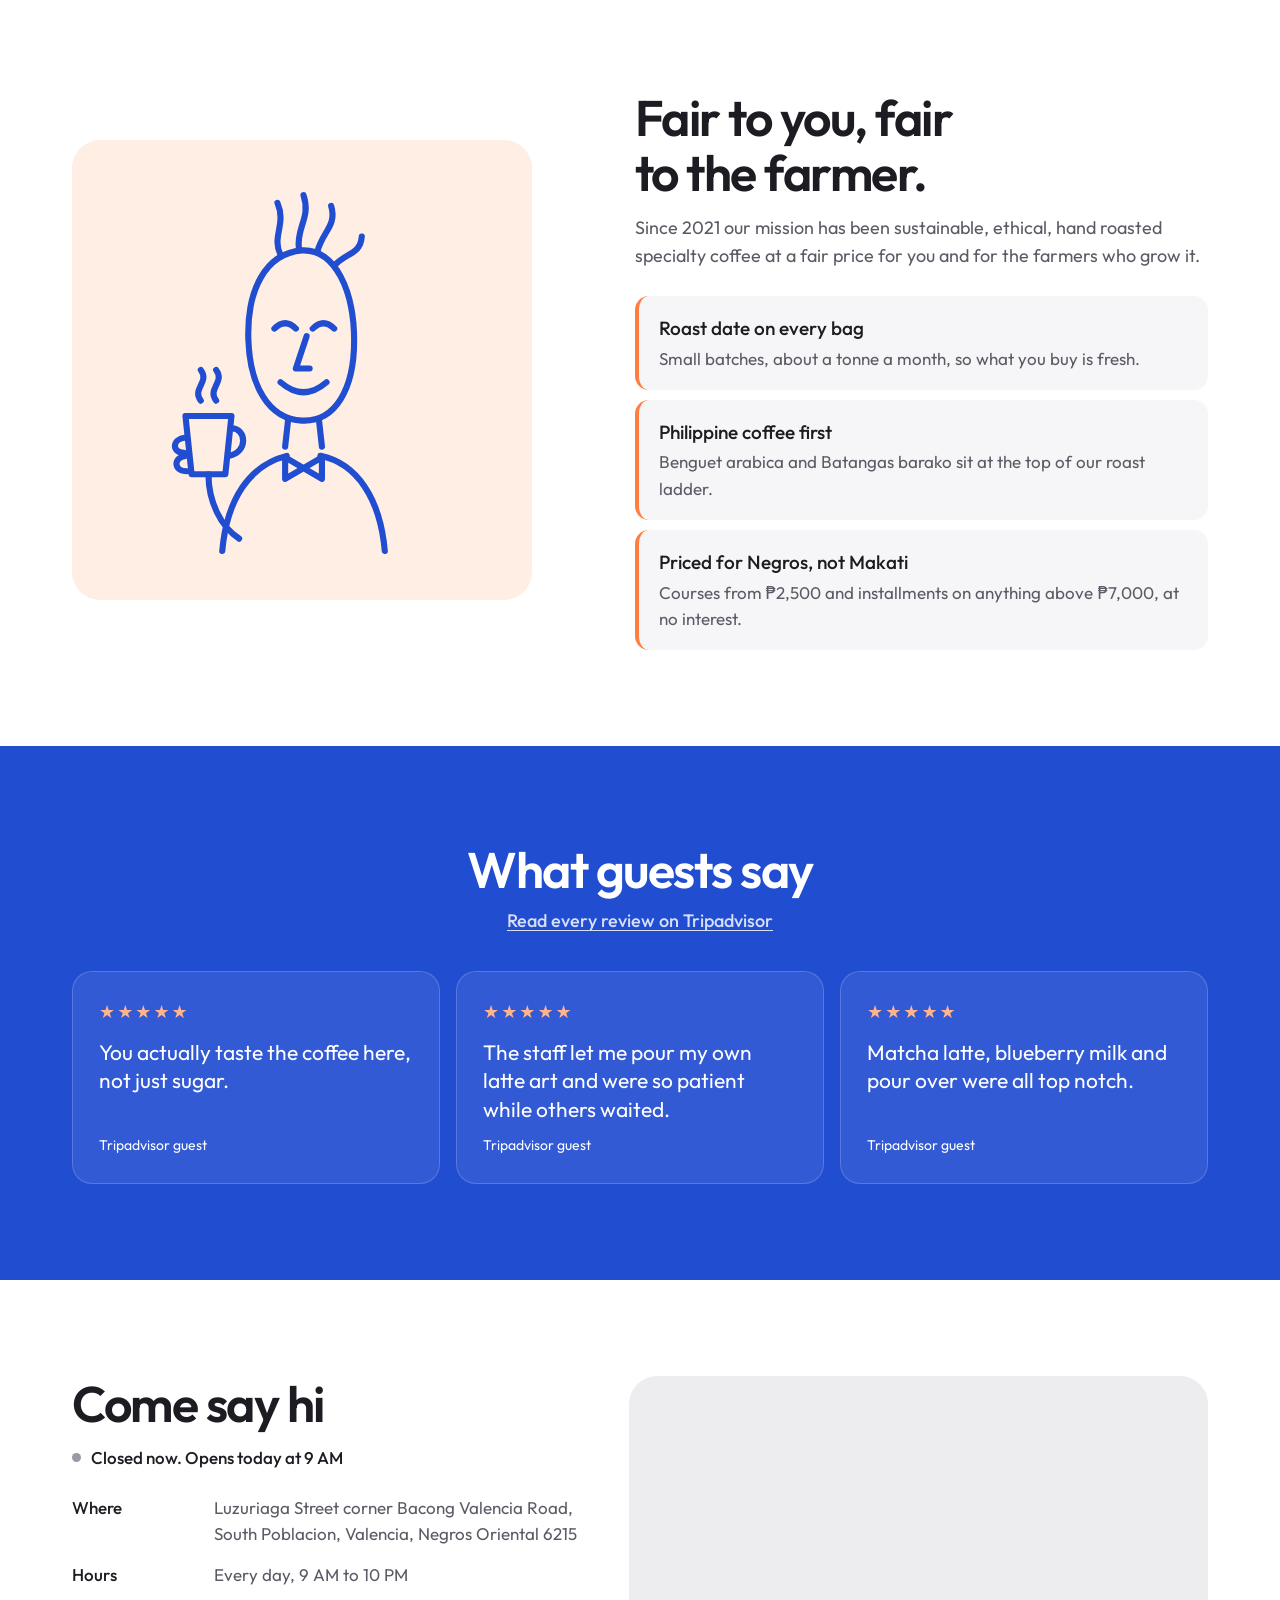
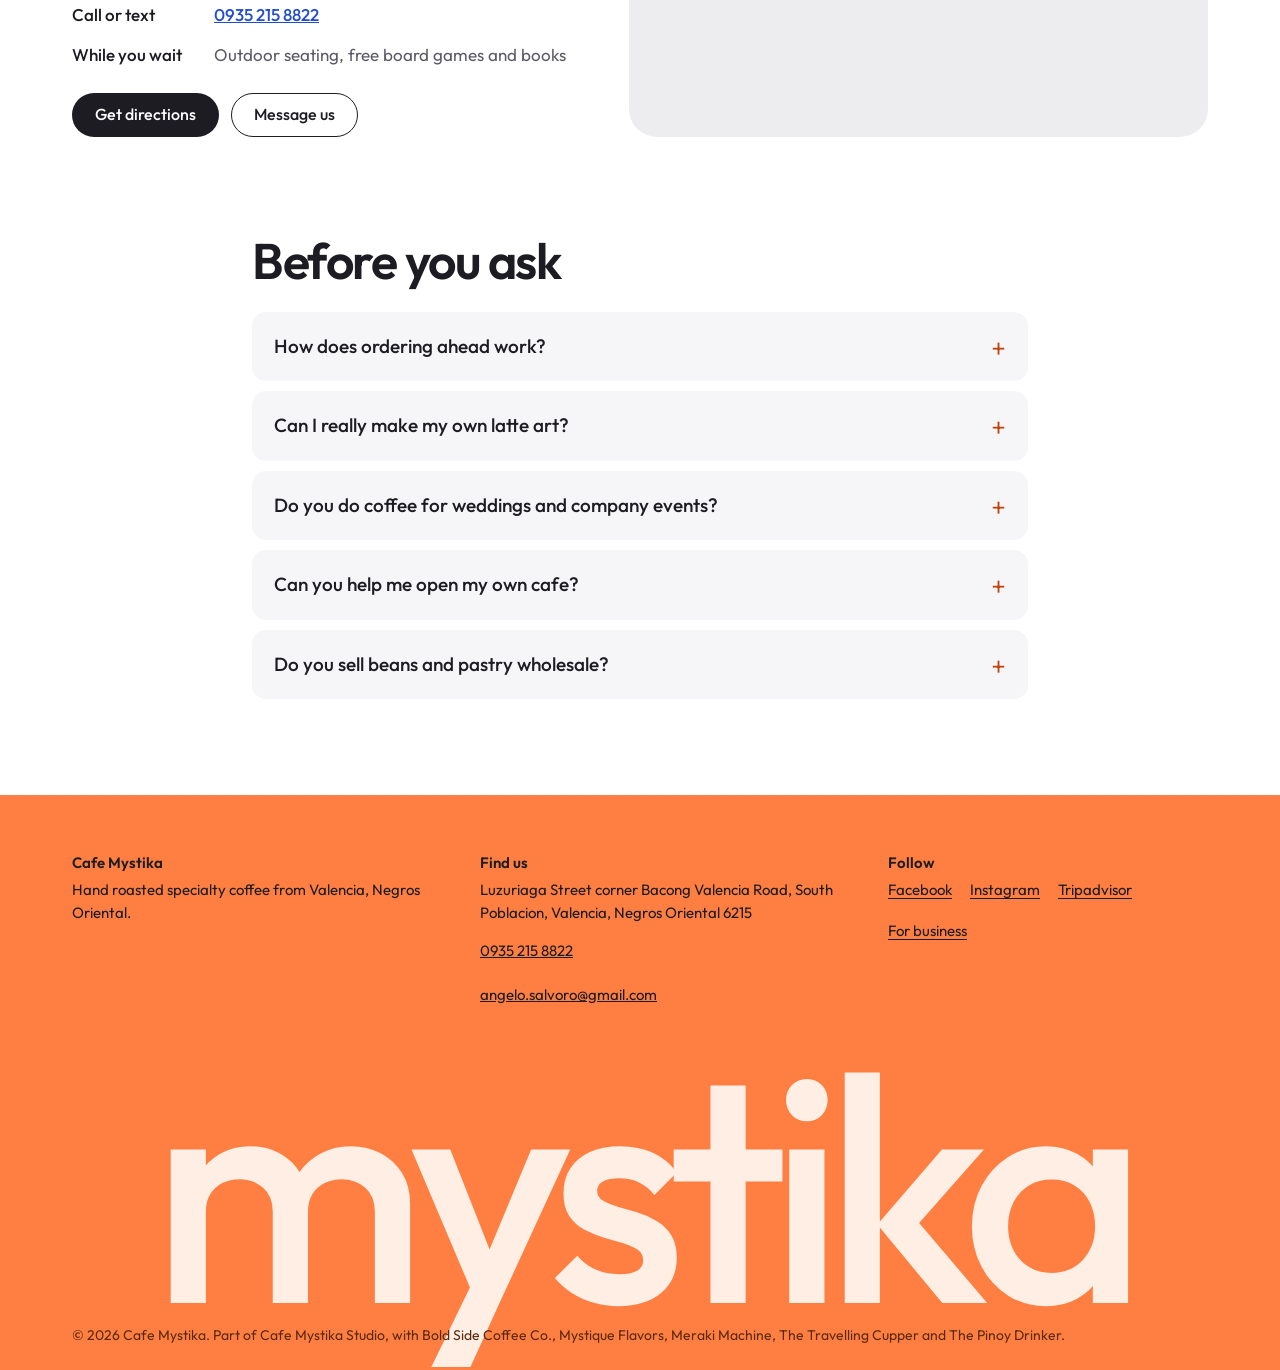
==== commit 62f95a83: "Add For business page and real 2026 catalogue content New trade.html built from the Trade Catalogue " ====
--- a/index.html
+++ b/index.html
@@ -28,11 +28,13 @@
     "name": "Cafe Mystika",
     "url": "https://www.cafemystika.com/",
     "telephone": "+639352158822",
+    "email": "angelo.salvoro@gmail.com",
     "servesCuisine": "Specialty coffee",
+    "founder": { "@type": "Person", "name": "Angelo Salvoro", "jobTitle": "TESDA National TVET Trainer and Assessor, WorldSkills Philippines National Coach" },
     "priceRange": "₱₱",
     "address": {
       "@type": "PostalAddress",
-      "streetAddress": "Stall 1, Valencia Municipal Food Plaza, Smith St., South Poblacion",
+      "streetAddress": "Luzuriaga Street corner Bacong Valencia Road, South Poblacion",
       "addressLocality": "Valencia",
       "addressRegion": "Negros Oriental",
       "postalCode": "6215",
@@ -75,7 +77,7 @@
 
   <a class="skip" href="#main">Skip to content</a>
 
-  <div class="statusbar">
+  <div class="statusbar" role="region" aria-label="Opening hours">
     <span class="status-dot" data-open-dot aria-hidden="true"></span>
     <span data-open-text role="status">Open daily 9 AM to 10 PM</span>
     <a href="#visit" class="statusbar-link">Stall 1, Valencia Food Plaza</a>
@@ -86,8 +88,9 @@
       <a href="#top" class="wordmark" aria-label="Cafe Mystika home">mystika</a>
       <nav class="nav" aria-label="Main">
         <a href="#menu">Menu</a>
-        <a href="#beans">Beans</a>
-        <a href="#book">Classes and services</a>
+        <a href="#beans">Beans and cakes</a>
+        <a href="#book">Learn</a>
+        <a href="trade.html">For business</a>
         <a href="#visit">Visit</a>
       </nav>
       <div class="header-actions">
@@ -133,7 +136,7 @@
         <p class="lede">Hand roasted specialty coffee from Valencia, Negros Oriental. Order ahead and skip the line, take fresh beans home, or pour your own latte art.</p>
         <div class="hero-ctas">
           <a class="btn btn-ink btn-lg" href="#menu">Order for pickup</a>
-          <a class="btn btn-mango btn-lg" href="#book">Book a class or service</a>
+          <a class="btn btn-mango btn-lg" href="#book">Book a class</a>
         </div>
       </div>
     </section>
@@ -179,11 +182,11 @@
           </li>
           <li class="stat">
             <svg class="arc arc-b" viewBox="0 0 120 120" aria-hidden="true"><circle cx="60" cy="60" r="56"/><path d="M4 60a56 56 0 0 0 112 0"/></svg>
-            <strong>2021</strong><span>Roasting by hand since</span>
+            <strong>1 t</strong><span>Beans roasted by hand every month</span>
           </li>
           <li class="stat">
             <svg class="arc" viewBox="0 0 120 120" aria-hidden="true"><circle cx="60" cy="60" r="56"/><path d="M60 4a56 56 0 1 1-56 56"/></svg>
-            <strong>7</strong><span>Days a week, 9 AM to 10 PM</span>
+            <strong>13</strong><span>Roast profiles, Benguet to barako</span>
           </li>
         </ul>
       </div>
@@ -214,22 +217,71 @@
       <div class="wrap">
         <div class="section-head center">
           <h2 id="beans-h">Take Mystika home</h2>
-          <p>Roasted in small batches every week, so your bag is days old, not months. Tell us how you brew and we grind it for you.</p>
+          <p>Roasted by our own Bold Side Coffee Co. in small batches, with the roast date on every bag. Tell us how you brew and we grind it for you, free.</p>
         </div>
         <div class="beans" data-beans></div>
+        <p class="footnote center-note" data-beans-note></p>
+      </div>
+    </section>
+
+    <section class="section section-cakes" id="cakes" aria-labelledby="cakes-h">
+      <div class="wrap">
+        <div class="section-head center">
+          <h2 id="cakes-h">Whole cakes from our kitchen</h2>
+          <p>Baked at Cafe Mystika. Add one to your order and we confirm the pickup date when we reply.</p>
+        </div>
+        <div class="cakes" data-cakes></div>
+        <p class="footnote center-note" data-cakes-note></p>
       </div>
     </section>
 
     <section class="section section-book" id="book" aria-labelledby="book-h">
       <div class="wrap">
         <div class="section-head">
-          <h2 id="book-h">Book an experience</h2>
-          <p>Learn the craft, bring the cafe to your event, or get expert help for your own coffee business.</p>
-        </div>
-        <h3 class="group-title">For coffee lovers</h3>
+          <h2 id="book-h">Learn at the Studio</h2>
+          <p>Taught by Angelo Salvoro, TESDA National TVET Trainer and Assessor and WorldSkills Philippines National Coach. Every course comes with a printed manual, a practical assessment and a certificate.</p>
+        </div>
+        <h3 class="group-title">Try it first</h3>
         <div class="services" data-services="experience"></div>
-        <h3 class="group-title">For events and businesses</h3>
-        <div class="services" data-services="business"></div>
+        <h3 class="group-title">Courses, public batch prices per person</h3>
+        <div class="services" data-services="course"></div>
+        <h3 class="group-title">Coaching for latte art and flair</h3>
+        <div class="services" data-services="coaching"></div>
+        <p class="learn-more">Sixteen courses in all, including Brewing 102, Latte Art 102, Flairtending, Coffee Sensory, Matcha and Milk Tea. <a href="trade.html#training">See every course and team rates</a></p>
+      </div>
+    </section>
+
+    <section class="section section-cupper" id="cupper" aria-labelledby="cupper-h">
+      <div class="wrap cupper">
+        <div class="cupper-copy">
+          <img class="cupper-mark" src="assets/img/tc-mark-white.webp" width="148" height="192" alt="The Travelling Cupper logo: a walking cupper with a coffee bean inside a map pin shaped like a cupping spoon">
+          <h2 id="cupper-h">Taste the Philippines. One cup at a time.</h2>
+          <p class="cupper-est">The Travelling Cupper, est. 2025, Dumaguete</p>
+          <p>Our Philippine origins and cupping project: tasting coffee from across the islands side by side, from Benguet arabica in the Cordillera to barako from Batangas, and bringing the best of it to the bar.</p>
+          <div class="hero-ctas">
+            <a class="btn btn-mango btn-lg" href="#book-cupping">Book a cupping session</a>
+            <a class="btn btn-outline-light btn-lg" href="#beans">Buy Benguet beans</a>
+          </div>
+        </div>
+        <div class="cupper-map">
+          <img src="assets/img/tc-map-white.webp" width="532" height="880" loading="lazy" alt="Outline map of the Philippine islands">
+        </div>
+      </div>
+    </section>
+
+    <section class="section section-biz" id="business" aria-labelledby="biz-h">
+      <div class="wrap">
+        <div class="section-head">
+          <h2 id="biz-h">Run a cafe, hotel, event or school?</h2>
+          <p>We supply the coffee, fix the machines, train the people and fill the pastry case for businesses across Negros Oriental, Siquijor, Bohol and Dipolog. Published 2026 prices, and a quote the same day.</p>
+        </div>
+        <ul class="biz-doors">
+          <li><a href="trade.html#for-cafes"><strong>Cafes and bars</strong><span>Beans from ₱918 a kilo, machine plans from ₱6,500 a year, Starter package ₱7,900</span></a></li>
+          <li><a href="trade.html#for-hotels"><strong>Hotels, resorts and restaurants</strong><span>Ten staff certified in barista, mixology and sensory for ₱170,000</span></a></li>
+          <li><a href="trade.html#for-events"><strong>Event organizers</strong><span>Staffed coffee, cocktail and dry bars from ₱10,500, your 10 percent share included</span></a></li>
+          <li><a href="trade.html#for-schools"><strong>Colleges, schools and LGUs</strong><span>Student certification cohorts, lab design and OJT placement at no fee</span></a></li>
+        </ul>
+        <p class="learn-more"><a class="btn btn-ink" href="trade.html">See the full trade catalogue</a></p>
       </div>
     </section>
 
@@ -238,7 +290,7 @@
         <div class="mission-art" aria-hidden="true"><svg><use href="#barista"/></svg></div>
         <div class="mission-copy">
           <h2 id="mission-h">Fair to you, fair to the farmer.</h2>
-          <p>Since 2021 we have bought green coffee at a fair price, roasted it by hand, and served it at a price our neighbours can afford. Help us waste less and get rewarded for it.</p>
+          <p>Since 2021 our mission has been sustainable, ethical, hand roasted specialty coffee at a fair price for you and for the farmers who grow it.</p>
           <ul class="offers" data-offers></ul>
         </div>
       </div>
@@ -290,11 +342,15 @@
           </details>
           <details>
             <summary>Do you do coffee for weddings and company events?</summary>
-            <p>Yes. We bring the machine, the baristas and a drink list made for your guests. Send a booking request with your date and headcount and we will reply with packages.</p>
+            <p>Yes. Mystique Flavors and Cafe Mystika Mobile bring a staffed coffee, cocktail or dry bar, from ₱10,500 for up to 30 guests. <a href="trade.html#events">See every package</a>, or text the date, venue and guest count for a quote the same day.</p>
           </details>
           <details>
             <summary>Can you help me open my own cafe?</summary>
-            <p>That is exactly what our consultation is for: concept, menu costing, equipment, workflow and barista training. Book a first call and tell us where you are at.</p>
+            <p>Yes. Start with a Diagnostic Day for ₱7,500, or go straight to Cafe Setup and Launch. The Opening package bundles training, a costed menu, machine setup and your first beans for ₱55,000. <a href="trade.html#consultancy">See consultancy</a></p>
+          </details>
+          <details>
+            <summary>Do you sell beans and pastry wholesale?</summary>
+            <p>Yes. Thirteen roast profiles by the kilo with volume bands, plus muffins, bars, cookies and whole cakes on standing weekly orders. <a href="trade.html#coffee">See trade prices</a></p>
           </details>
         </div>
       </div>
@@ -310,6 +366,7 @@
       <div>
         <p class="footer-h">Find us</p>
         <p data-address></p>
+        <p class="footer-contact"><a data-link="tel" href="#" data-phone-display></a><a data-link="email" href="#" data-email-display></a></p>
       </div>
       <div>
         <p class="footer-h">Follow</p>
@@ -317,11 +374,12 @@
           <a data-link="facebook" href="#" target="_blank" rel="noopener">Facebook</a>
           <a data-link="instagram" href="#" target="_blank" rel="noopener">Instagram</a>
           <a data-link="tripadvisor" href="#" target="_blank" rel="noopener">Tripadvisor</a>
+          <a href="trade.html">For business</a>
         </p>
       </div>
     </div>
     <p class="footer-word" aria-hidden="true">mystika</p>
-    <p class="wrap copyright">© <span data-year></span> Cafe Mystika</p>
+    <p class="wrap copyright">© <span data-year></span> Cafe Mystika. Part of Cafe Mystika Studio, with Bold Side Coffee Co., Mystique Flavors, Meraki Machine, The Travelling Cupper and The Pinoy Drinker.</p>
   </footer>
 
   <!-- Mobile action bar -->
@@ -432,6 +490,7 @@
 
   <div class="toast" data-toast role="status" aria-live="polite"></div>
 
+  <script src="assets/js/core.js"></script>
   <script src="assets/js/catalog.js"></script>
   <script src="assets/js/app.js"></script>
 </body>
--- a/assets/css/styles.css
+++ b/assets/css/styles.css
@@ -95,7 +95,8 @@
   font-size: 14px; padding: 8px 16px; text-align: center;
 }
 .statusbar-link { color: var(--cobalt); text-underline-offset: 3px; }
-.statusbar-link, .section-head a, .facts a, .footer-links a { display: inline-block; padding: 12px 0; margin: -12px 0; }
+.statusbar-link, .section-head a, .facts a, .footer-links a, .faq details a, .site-footer p a { display: inline-block; padding: 12px 0; margin: -12px 0; }
+.faq details a { color: var(--blue); font-weight: 500; text-underline-offset: 3px; }
 @media (max-width: 519px) { .statusbar-link { display: none; } }
 .status-dot { width: 9px; height: 9px; border-radius: 50%; background: #9a9aa5; display: inline-block; flex: none; }
 .status-dot.is-open { background: #3fcf7f; box-shadow: 0 0 0 4px rgba(63, 207, 127, .2); }
@@ -284,7 +285,10 @@
 .unit { font-size: 14px; color: var(--muted); }
 .notes { list-style: none; padding: 0; margin: 4px 0 4px; display: flex; flex-wrap: wrap; gap: 6px; }
 .notes li { font-size: 14px; background: var(--linen); color: #7a3a14; border-radius: var(--pill); padding: 4px 12px; }
-@media (min-width: 820px) { .beans { grid-template-columns: repeat(3, 1fr); } }
+@media (min-width: 640px) { .beans { grid-template-columns: repeat(2, 1fr); } }
+@media (min-width: 1000px) { .beans { grid-template-columns: repeat(3, 1fr); } }
+.bean .best-foot { flex-wrap: wrap; }
+.bean .unit { white-space: nowrap; }
 
 /* ---------- Services ---------- */
 .section-book { background: var(--soft); }
@@ -442,3 +446,222 @@
 .toast:empty { display: none; }
 .toast button { background: var(--mango); color: var(--ink); border: 0; border-radius: var(--pill); padding: 0 16px; min-height: 44px; font-weight: 500; cursor: pointer; white-space: nowrap; }
 @media (min-width: 900px) { .toast { bottom: 28px; } }
+
+/* =====================================================================
+   FOR BUSINESS PAGE (trade.html)
+   ===================================================================== */
+.section-soft { background: var(--soft); }
+.trade-hero { background: var(--mist); padding: 48px 0 56px; }
+.trade-hero-grid { display: grid; gap: 32px; align-items: start; }
+.trade-hero h1 { font-size: clamp(34px, 5.2vw, 60px); letter-spacing: -0.035em; line-height: 1.04; max-width: 18ch; }
+.trade-hero .lede { margin-top: 18px; }
+.trade-hero .hero-ctas { margin-top: 26px; }
+.validity { margin-top: 20px; font-size: 14px; color: var(--muted); max-width: 60ch; }
+.founder-card { background: var(--ink); color: var(--white); border-radius: var(--r-xl); padding: 28px; }
+.founder-kicker { color: var(--cobalt); font-size: 15px; }
+.founder-card h2 { font-size: 30px; margin: 4px 0 14px; }
+.credentials { list-style: none; padding: 0; margin: 0; display: grid; gap: 8px; }
+.credentials li { padding-left: 22px; position: relative; color: #e6e6ea; font-size: 15px; line-height: 1.4; }
+.credentials li::before { content: ""; position: absolute; left: 2px; top: 7px; width: 9px; height: 9px; border-radius: 50%; background: var(--mango); }
+.founder-note { margin-top: 18px; padding-top: 16px; border-top: 1px solid rgba(255, 255, 255, .15); color: #d6d6dc; font-size: 15px; }
+@media (min-width: 960px) { .trade-hero-grid { grid-template-columns: 1.35fr 1fr; gap: 56px; } .trade-hero { padding: 72px 0 80px; } }
+
+/* Audience picker */
+.aud-tabs { display: grid; grid-template-columns: repeat(2, 1fr); gap: 10px; margin-bottom: 18px; }
+.aud-tabs button {
+  border: 1.5px solid var(--line); background: var(--white); border-radius: var(--r-md);
+  min-height: 64px; padding: 12px 16px; font-weight: 500; font-size: 16px; text-align: left; line-height: 1.25;
+}
+.aud-tabs button[aria-selected="true"] { background: var(--ink); border-color: var(--ink); color: var(--white); }
+@media (min-width: 900px) { .aud-tabs { grid-template-columns: repeat(4, 1fr); } }
+.aud-panel { background: var(--linen); border-radius: var(--r-xl); padding: 26px; display: grid; gap: 26px; }
+.aud-copy h3 { font-size: clamp(24px, 3.2vw, 34px); max-width: 22ch; }
+.aud-copy > p { color: #5a4a40; margin-top: 12px; max-width: 52ch; }
+.aud-jump-h, .aud-picks-h { font-weight: 600; margin-top: 20px; font-size: 15px; }
+.aud-picks-h { margin-top: 0; }
+.aud-jump { list-style: none; padding: 0; margin: 10px 0 0; display: flex; flex-wrap: wrap; gap: 8px; }
+.aud-jump a, .section-index a {
+  display: inline-flex; align-items: center; min-height: 44px; padding: 0 16px; border-radius: var(--pill);
+  background: var(--white); text-decoration: none; font-weight: 500; font-size: 15px;
+}
+.aud-jump a:hover, .section-index a:hover { background: var(--ink); color: var(--white); }
+.aud-picks { display: grid; gap: 10px; align-content: start; }
+.pick { background: var(--white); border-radius: var(--r-md); padding: 16px; display: flex; gap: 14px; justify-content: space-between; align-items: center; }
+.pick-name { font-weight: 600; }
+.pick-price { color: var(--mango-text); font-weight: 600; font-variant-numeric: tabular-nums; }
+.pick-detail { font-size: 14px; color: var(--muted); margin-top: 2px; }
+.pick .btn-add { flex: none; }
+@media (min-width: 900px) { .aud-panel { grid-template-columns: 1fr 1fr; padding: 36px; gap: 40px; } }
+
+/* Section index */
+.section-index { border-block: 1px solid var(--line); background: var(--white); padding: 18px 0; }
+.section-index .wrap { display: flex; flex-wrap: wrap; align-items: center; gap: 8px 14px; }
+.section-index-h { font-weight: 600; }
+.section-index ul { list-style: none; margin: 0; padding: 0; display: flex; flex-wrap: wrap; gap: 8px; }
+.section-index a { background: var(--soft); }
+
+/* Catalogue sections */
+.tsec-brand { color: var(--blue); font-weight: 500; font-size: 15px; }
+.callout { background: var(--linen); border-left: 4px solid var(--mango); border-radius: var(--r-md); padding: 16px 20px; margin: -8px 0 28px; max-width: 72ch; color: #4a3a30; }
+.section-soft .callout { background: var(--white); }
+.pgroup { margin-bottom: 40px; }
+.pgroup h3 { font-size: 21px; font-weight: 500; margin-bottom: 14px; }
+.footnote { font-size: 15px; color: var(--muted); margin-top: 12px; max-width: 80ch; }
+.footnote-terms { border-top: 1px solid var(--line); padding-top: 14px; }
+
+/* Price tables: real tables on wide screens, stacked cards on phones */
+.ptable { width: 100%; border-collapse: separate; border-spacing: 0; background: var(--white); border: 1px solid var(--line); border-radius: var(--r-lg); overflow: hidden; }
+.ptable th, .ptable td { padding: 14px 16px; text-align: left; vertical-align: middle; border-bottom: 1px solid var(--line); }
+.ptable tbody tr:last-child > * { border-bottom: 0; }
+.ptable thead th { font-size: 14px; font-weight: 600; color: var(--muted); background: var(--soft); }
+.ptable .num { text-align: right; font-variant-numeric: tabular-nums; white-space: nowrap; }
+.ptable tbody th { font-weight: 400; }
+.pname { display: block; font-weight: 600; font-size: 17px; }
+.pdetail { display: block; color: var(--muted); font-size: 15px; margin-top: 2px; max-width: 60ch; }
+.ptable .act { text-align: right; white-space: nowrap; width: 1%; }
+.act-2 { display: flex; gap: 8px; justify-content: flex-end; }
+.badge { display: inline-block; font-size: 14px; font-weight: 600; background: var(--mango); color: var(--ink); border-radius: var(--pill); padding: 2px 10px; vertical-align: 2px; margin-left: 6px; }
+.per { color: var(--muted); font-size: 14px; font-weight: 400; }
+.price-muted { color: var(--muted); }
+.tier-list { list-style: none; margin: 0; padding: 0; display: grid; gap: 2px; font-size: 14px; color: var(--muted); text-align: right; }
+.tier-list .price { font-size: 16px; }
+.ptable-bands td.num { font-size: 16px; }
+
+@media (max-width: 859px) {
+  .ptable, .ptable tbody, .ptable tr, .ptable th, .ptable td { display: block; width: 100%; }
+  .ptable { border: 0; background: none; border-radius: 0; overflow: visible; }
+  .ptable thead { position: absolute; width: 1px; height: 1px; overflow: hidden; clip: rect(0 0 0 0); }
+  .ptable tr { background: var(--white); border: 1px solid var(--line); border-radius: var(--r-lg); margin-bottom: 10px; padding: 6px 0; display: grid; grid-template-columns: 1fr 1fr; }
+  .ptable tbody th { grid-column: 1 / -1; border-bottom: 1px solid var(--line); }
+  .ptable td { border-bottom: 0; padding: 8px 16px; }
+  .ptable td.num { text-align: left; white-space: normal; }
+  .ptable td[data-label]::before { content: attr(data-label); display: block; font-size: 13px; color: var(--muted); font-weight: 500; }
+  .ptable .act { grid-column: 1 / -1; width: auto; text-align: left; padding-top: 4px; padding-bottom: 12px; }
+  .ptable-simple tr { grid-template-columns: 1fr auto; align-items: center; }
+  .ptable-simple tbody th { grid-column: 1 / -1; }
+  .ptable-simple td.num::before { display: none; }
+  .ptable-simple .act { grid-column: auto; text-align: right; padding-bottom: 8px; }
+  .tier-list { text-align: left; }
+  .ptable-bands tr { grid-template-columns: repeat(5, 1fr); }
+  .ptable-bands td { padding: 8px 4px; }
+  .ptable-bands td:nth-of-type(1) { padding-left: 16px; }
+  .ptable-bands td.num { font-size: 14px; }
+  .ptable-bands td[data-label]::before { font-size: 14px; }
+  .ptable td.act-2 { display: flex; gap: 10px; flex-wrap: wrap; }
+}
+
+
+/* Definition lists */
+.plist { margin: 0; display: grid; gap: 0; background: var(--white); border: 1px solid var(--line); border-radius: var(--r-lg); overflow: hidden; }
+.plist div { display: grid; gap: 4px; padding: 14px 18px; border-bottom: 1px solid var(--line); }
+.plist div:last-child { border-bottom: 0; }
+.plist dt { font-weight: 600; }
+.plist dd { margin: 0; color: var(--muted); }
+@media (min-width: 720px) { .plist div { grid-template-columns: 300px 1fr; gap: 20px; } }
+
+/* Maintenance plans and packages */
+.plans, .pkgs { display: grid; gap: 14px; }
+.plan, .pkg { background: var(--white); border: 1px solid var(--line); border-radius: var(--r-lg); padding: 22px; display: flex; flex-direction: column; gap: 10px; }
+.plan-featured, .pkg-featured { border: 2px solid var(--ink); }
+.plan h4, .pkg h4 { font-size: 22px; font-weight: 600; }
+.plan-price .price, .pkg-price .price { font-size: 30px; }
+.pkg-for { color: var(--muted); font-size: 15px; }
+.was { color: var(--muted); font-size: 17px; margin-left: 6px; }
+.save { color: var(--leaf-text, #1f6b43); font-weight: 600; font-size: 15px; }
+.pkg-pay { font-size: 14px; color: var(--muted); }
+.ticks { list-style: none; margin: 4px 0; padding: 0; display: grid; gap: 6px; font-size: 15px; }
+.ticks li { padding-left: 24px; position: relative; }
+.ticks li::before { content: ""; position: absolute; left: 3px; top: 6px; width: 11px; height: 6px; border-left: 2px solid var(--blue); border-bottom: 2px solid var(--blue); transform: rotate(-45deg); }
+.plan .btn-add, .pkg .btn-add { margin-top: auto; align-self: flex-start; }
+@media (min-width: 720px) { .plans { grid-template-columns: repeat(2, 1fr); } .pkgs { grid-template-columns: repeat(2, 1fr); } }
+@media (min-width: 1100px) { .plans { grid-template-columns: repeat(4, 1fr); } .pkgs { grid-template-columns: repeat(3, 1fr); } }
+
+/* How to buy, terms, brands */
+.steps { margin: 0; padding: 0; list-style: none; counter-reset: step; display: grid; gap: 12px; max-width: 80ch; }
+.steps li { counter-increment: step; position: relative; padding: 18px 20px 18px 64px; background: var(--white); border-radius: var(--r-md); color: var(--muted); }
+.steps li strong { color: var(--ink); font-weight: 600; }
+.steps li::before { content: counter(step); position: absolute; left: 18px; top: 16px; width: 32px; height: 32px; border-radius: 50%; background: var(--mango); color: var(--ink); font-weight: 600; display: grid; place-items: center; }
+.terms { margin: 0; display: grid; gap: 12px; }
+.terms div { background: var(--soft); border-radius: var(--r-md); padding: 18px 20px; }
+.terms dt { font-weight: 600; }
+.terms dd { margin: 4px 0 0; color: var(--muted); }
+@media (min-width: 820px) { .terms { grid-template-columns: repeat(3, 1fr); } }
+.section-brands { background: var(--ink); color: var(--white); }
+.section-brands .section-head p { color: #d6d6dc; }
+.brands { list-style: none; margin: 0; padding: 0; display: grid; gap: 10px; }
+.brands li { border: 1px solid rgba(255, 255, 255, .18); border-radius: var(--r-md); padding: 16px 18px; display: grid; gap: 2px; }
+.brands strong { font-weight: 600; font-size: 18px; }
+.brands span { color: #c9c9d1; font-size: 15px; }
+@media (min-width: 720px) { .brands { grid-template-columns: repeat(2, 1fr); } }
+@media (min-width: 1100px) { .brands { grid-template-columns: repeat(4, 1fr); } }
+
+/* Quote drawer */
+.drawer-wide { width: min(560px, 100%); }
+.quote-lines { list-style: none; padding: 0; margin: 0 0 12px; display: grid; gap: 10px; }
+.qline { background: var(--soft); border-radius: var(--r-md); padding: 12px 14px; display: grid; gap: 10px; }
+.qline-side { display: flex; align-items: center; gap: 10px; flex-wrap: wrap; }
+.qline-unit { font-size: 14px; color: var(--muted); }
+.qline-total { margin-left: auto; font-weight: 600; font-variant-numeric: tabular-nums; }
+.qty-input input { width: 64px; min-height: 44px; border: 0; text-align: center; font-weight: 500; font-size: 16px; background: transparent; -moz-appearance: textfield; }
+.qty-input input::-webkit-outer-spin-button, .qty-input input::-webkit-inner-spin-button { -webkit-appearance: none; margin: 0; }
+.link-btn { background: none; border: 0; color: var(--muted); text-decoration: underline; text-underline-offset: 3px; min-height: 44px; padding: 0 4px; font-size: 14px; }
+.link-btn:hover { color: var(--ink); }
+.seg-sm { margin-top: 8px; background: var(--white); }
+.seg-sm button { font-size: 14px; }
+.band-note { background: var(--linen); border-radius: var(--r-md); padding: 12px 14px; font-size: 15px; margin-bottom: 14px; }
+.cart-form fieldset { border: 0; padding: 0; margin: 0 0 6px; }
+.cart-form legend { font-weight: 600; font-size: 17px; margin-bottom: 10px; }
+.check { display: flex; gap: 10px; align-items: center; min-height: 44px; font-size: 15px; cursor: pointer; }
+.check input { width: 22px; height: 22px; accent-color: var(--ink); }
+.send-row-3 { grid-template-columns: 1fr 1fr; }
+.send-row-3 > :first-child { grid-column: 1 / -1; }
+@media (min-width: 480px) { .send-row-3 { grid-template-columns: 1.4fr 1fr 1fr; } .send-row-3 > :first-child { grid-column: auto; } }
+
+/* =====================================================================
+   HOME PAGE ADDITIONS: cakes, Travelling Cupper, business doorway
+   ===================================================================== */
+.center-note { text-align: center; margin: 20px auto 0; }
+.learn-more { margin-top: 8px; font-size: 17px; }
+.learn-more a:not(.btn) { color: var(--blue); font-weight: 500; text-underline-offset: 3px; display: inline-block; padding: 12px 0; margin: -12px 0; }
+
+.section-cakes { background: var(--linen); }
+.cakes { display: grid; gap: 14px; grid-template-columns: 1fr; }
+.cakes > * { min-width: 0; }
+@media (min-width: 400px) { .cakes { grid-template-columns: repeat(2, 1fr); } }
+.cake-card { background: var(--white); border-radius: var(--r-lg); padding: 10px; display: flex; flex-direction: column; }
+.cake-card .art { background: var(--soft); border-radius: var(--r-md); display: grid; place-items: center; padding: 18px 8px; color: var(--ink); }
+.cake-card .cake { width: 100%; max-width: 150px; height: auto; }
+.cake-card .card-body { padding: 12px 4px 4px; gap: 4px; }
+.cake-card h3 { font-size: 18px; font-weight: 500; }
+.cake-card .best-foot { padding: 8px 0 0; flex-wrap: wrap; }
+@media (max-width: 479px) { .cake-card .btn-add { width: 100%; } }
+@media (min-width: 900px) { .cakes { grid-template-columns: repeat(3, 1fr); gap: 16px; } .cake-card { padding: 12px; } }
+
+.section-cupper { background: #000; color: var(--white); overflow: hidden; }
+.cupper { display: grid; gap: 36px; align-items: center; }
+.cupper-mark { width: 92px; height: auto; margin-bottom: 20px; }
+.cupper h2 { font-size: clamp(32px, 5vw, 52px); letter-spacing: -0.03em; max-width: 14ch; }
+.cupper-est { font-style: italic; color: #d6d6dc; margin-top: 10px; }
+.cupper-copy > p:not(.cupper-est) { color: #d6d6dc; margin-top: 16px; font-size: 18px; max-width: 38em; }
+.cupper .hero-ctas { margin-top: 26px; }
+.btn-outline-light { border-color: var(--white); color: var(--white); background: transparent; }
+.btn-outline-light:hover { background: rgba(255, 255, 255, .1); }
+.section-cupper :focus-visible { outline-color: var(--white); box-shadow: none; }
+.cupper-map { display: grid; place-items: center; }
+.cupper-map img { width: 100%; max-width: 300px; height: auto; opacity: .92; }
+@media (min-width: 900px) { .cupper { grid-template-columns: 1.2fr 1fr; gap: 64px; } .cupper-map img { max-width: 380px; } }
+
+.section-biz { background: var(--soft); }
+.biz-doors { list-style: none; margin: 0 0 24px; padding: 0; display: grid; gap: 12px; }
+.biz-doors a {
+  display: grid; gap: 6px; height: 100%; padding: 22px; border-radius: var(--r-lg); background: var(--white);
+  text-decoration: none; border: 1.5px solid var(--line); transition: border-color .15s;
+}
+.biz-doors a:hover { border-color: var(--ink); }
+.biz-doors strong { font-size: 20px; font-weight: 600; }
+.biz-doors span { color: var(--muted); }
+@media (min-width: 720px) { .biz-doors { grid-template-columns: repeat(2, 1fr); } }
+@media (min-width: 1100px) { .biz-doors { grid-template-columns: repeat(4, 1fr); } }
+.service-foot .price .per { font-size: 14px; }
+.site-footer .footer-contact { display: grid; justify-items: start; margin-top: 4px; }
+.site-footer .footer-contact a { display: inline-flex; align-items: center; min-height: 44px; padding: 0; margin: 0; }
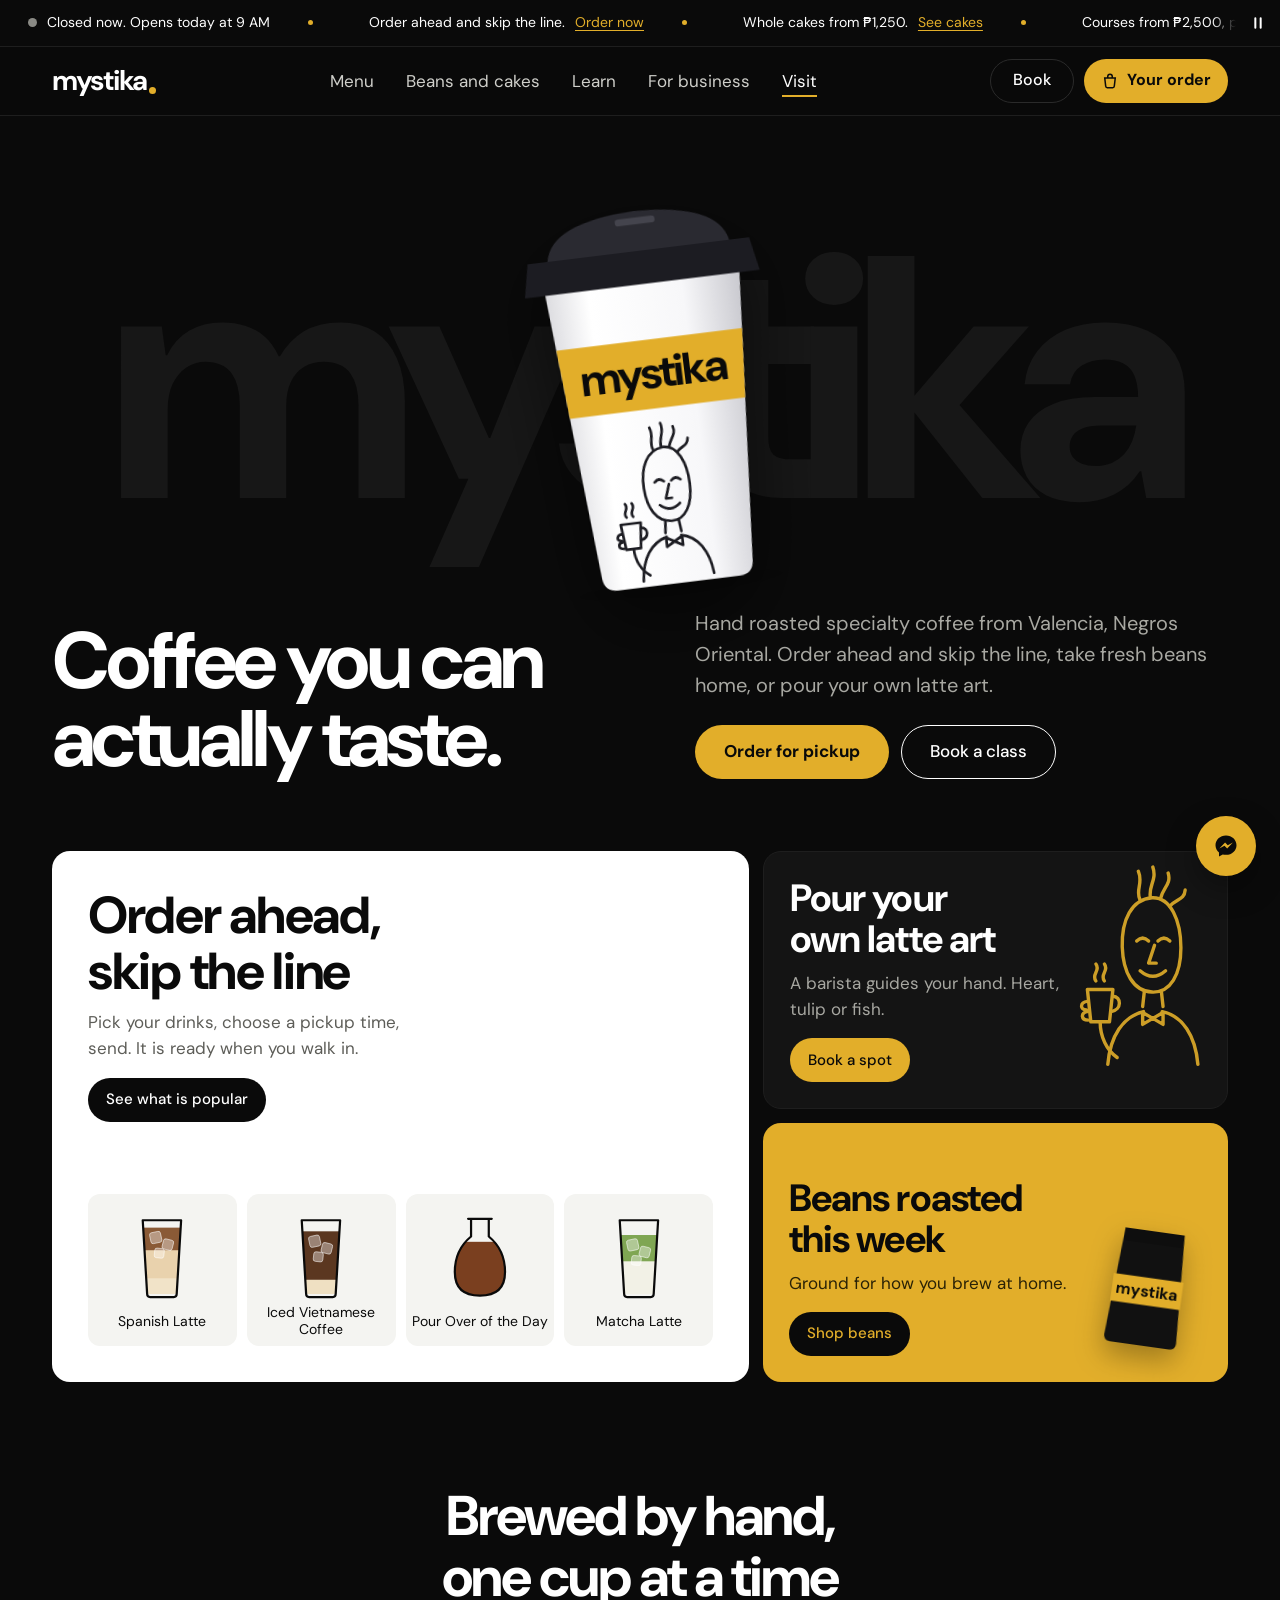
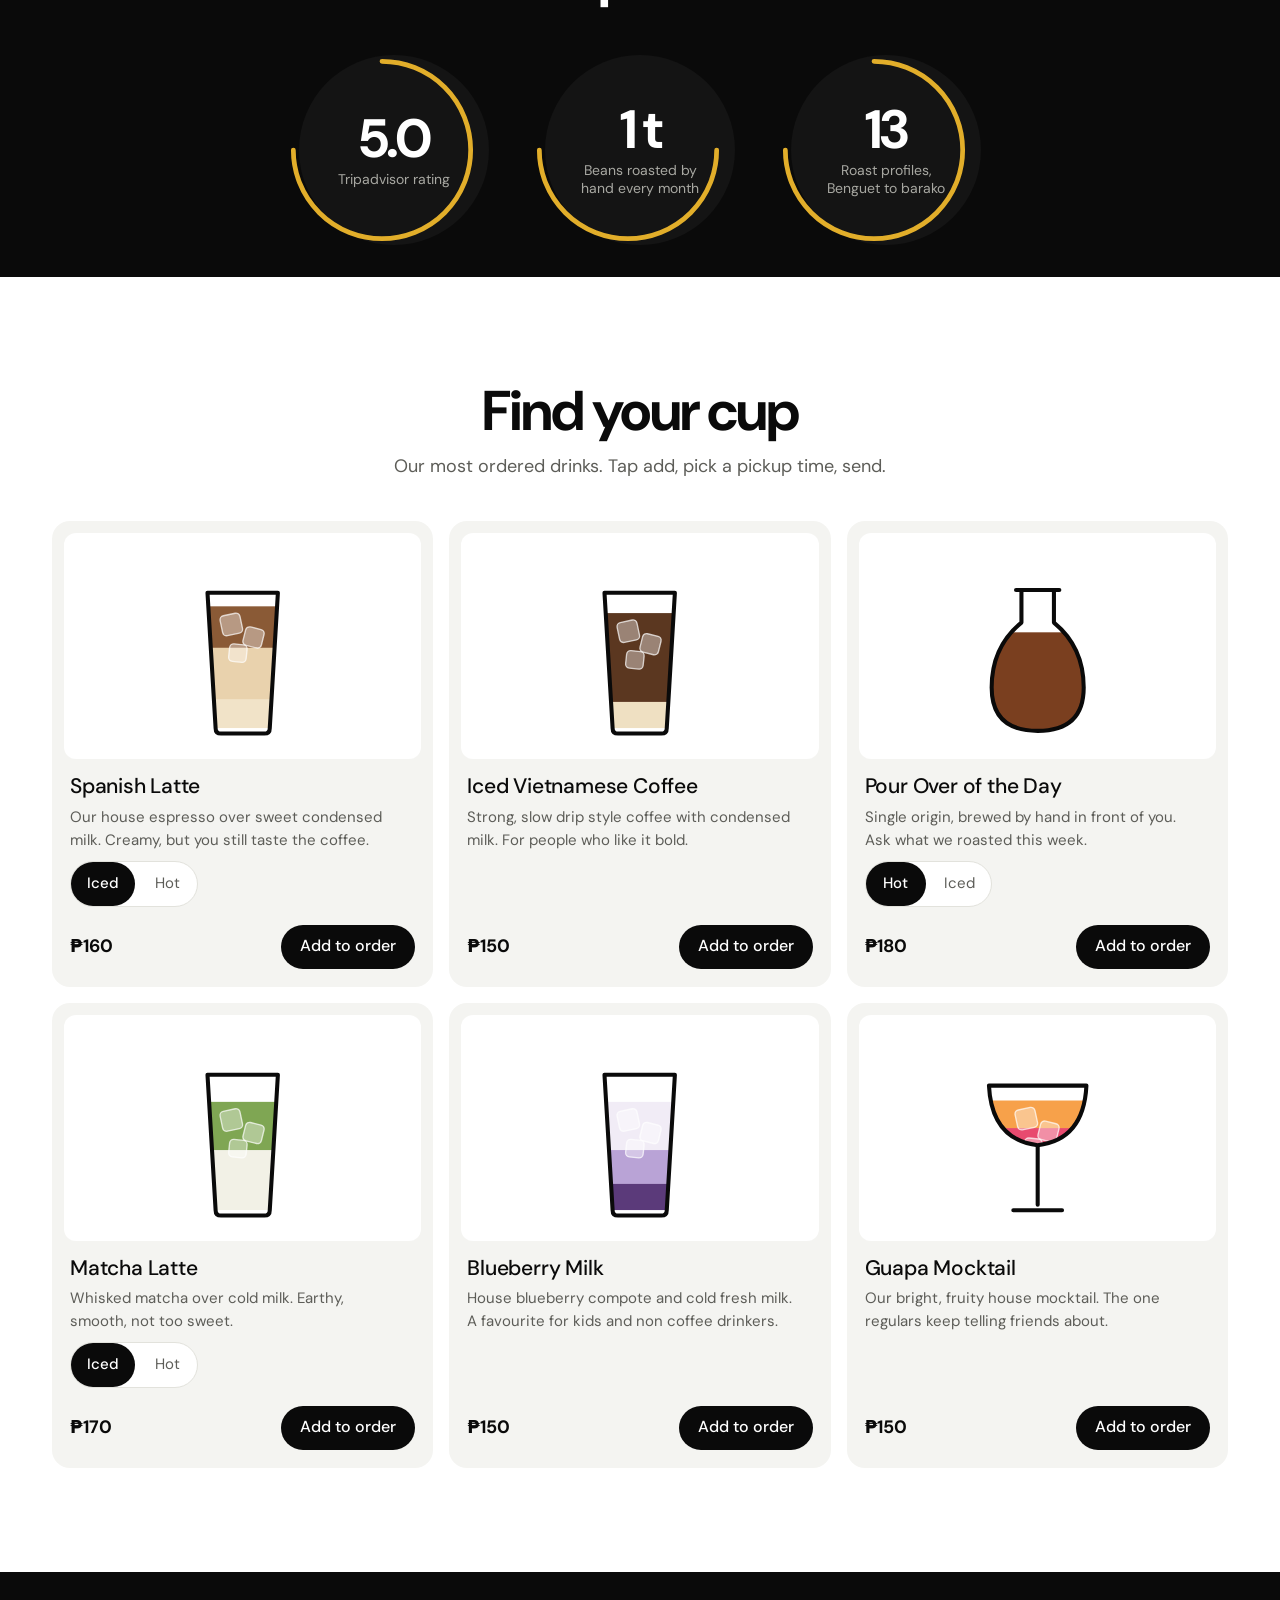
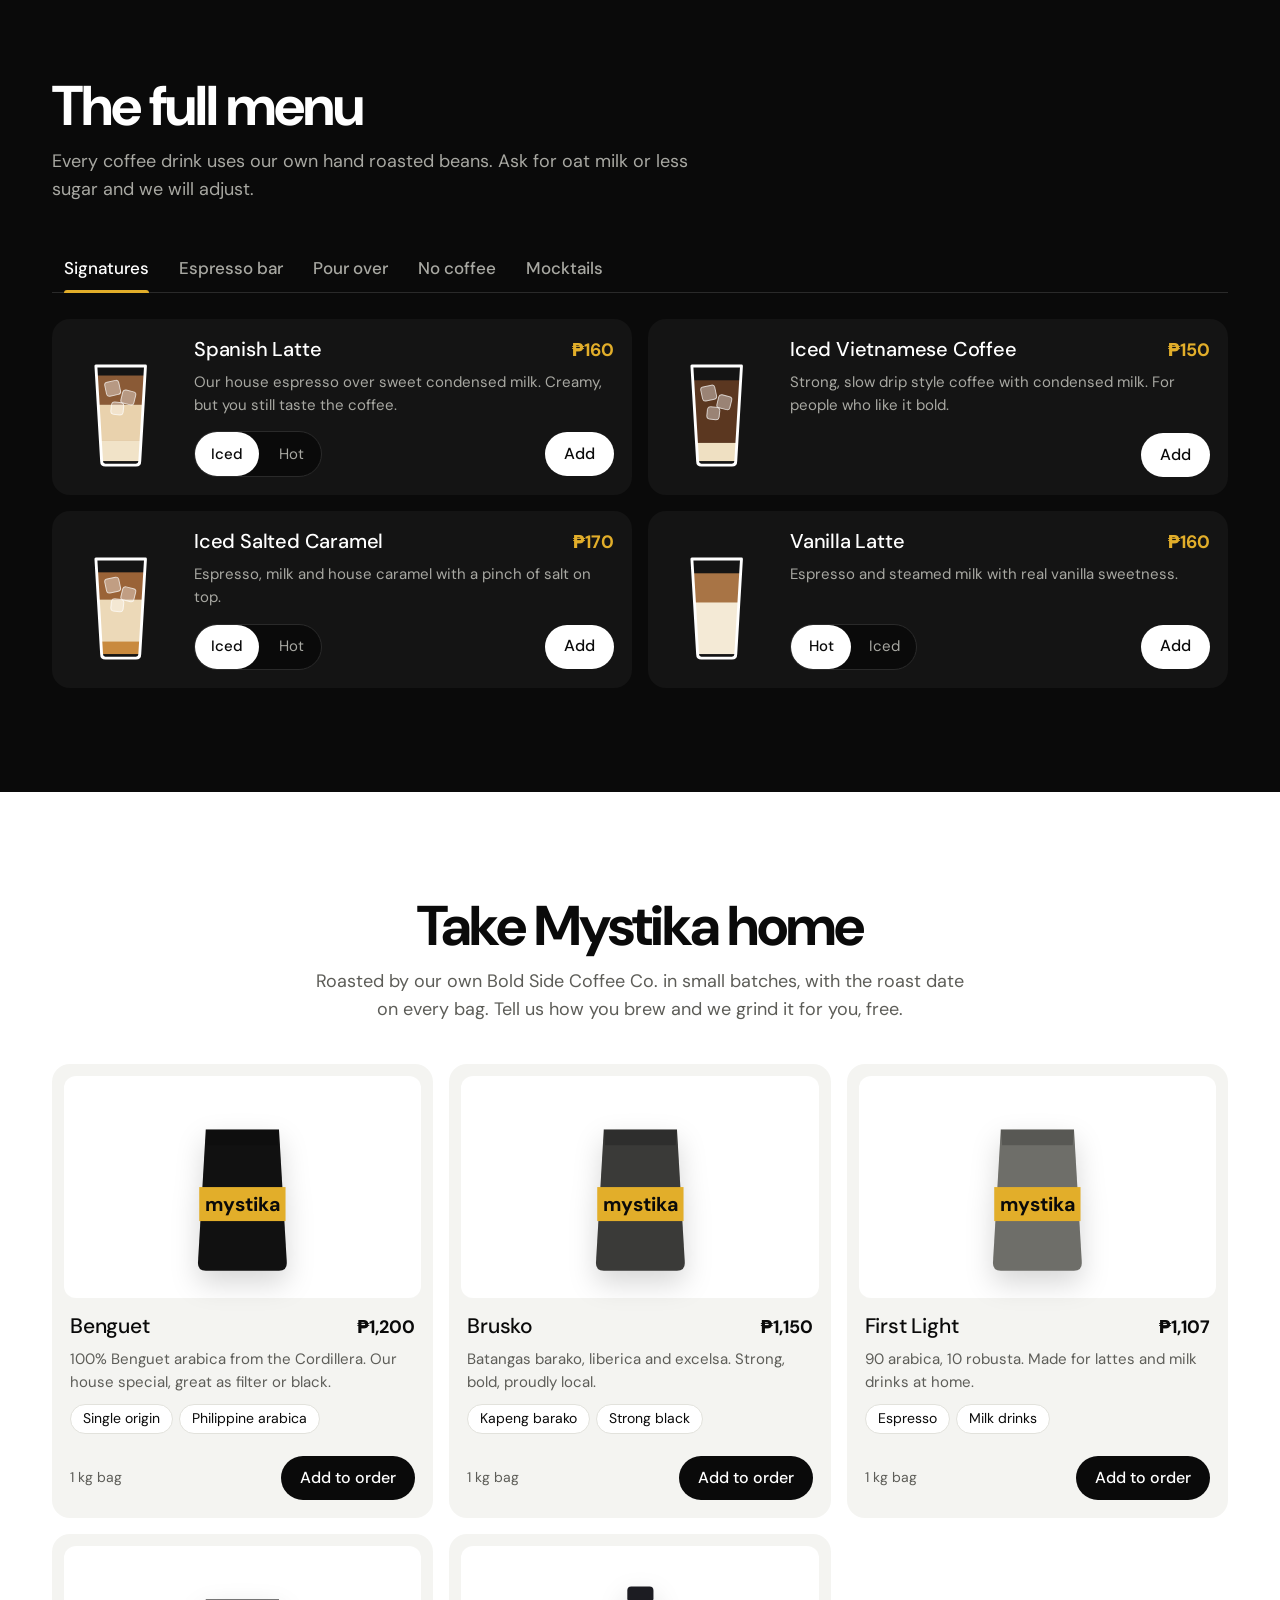
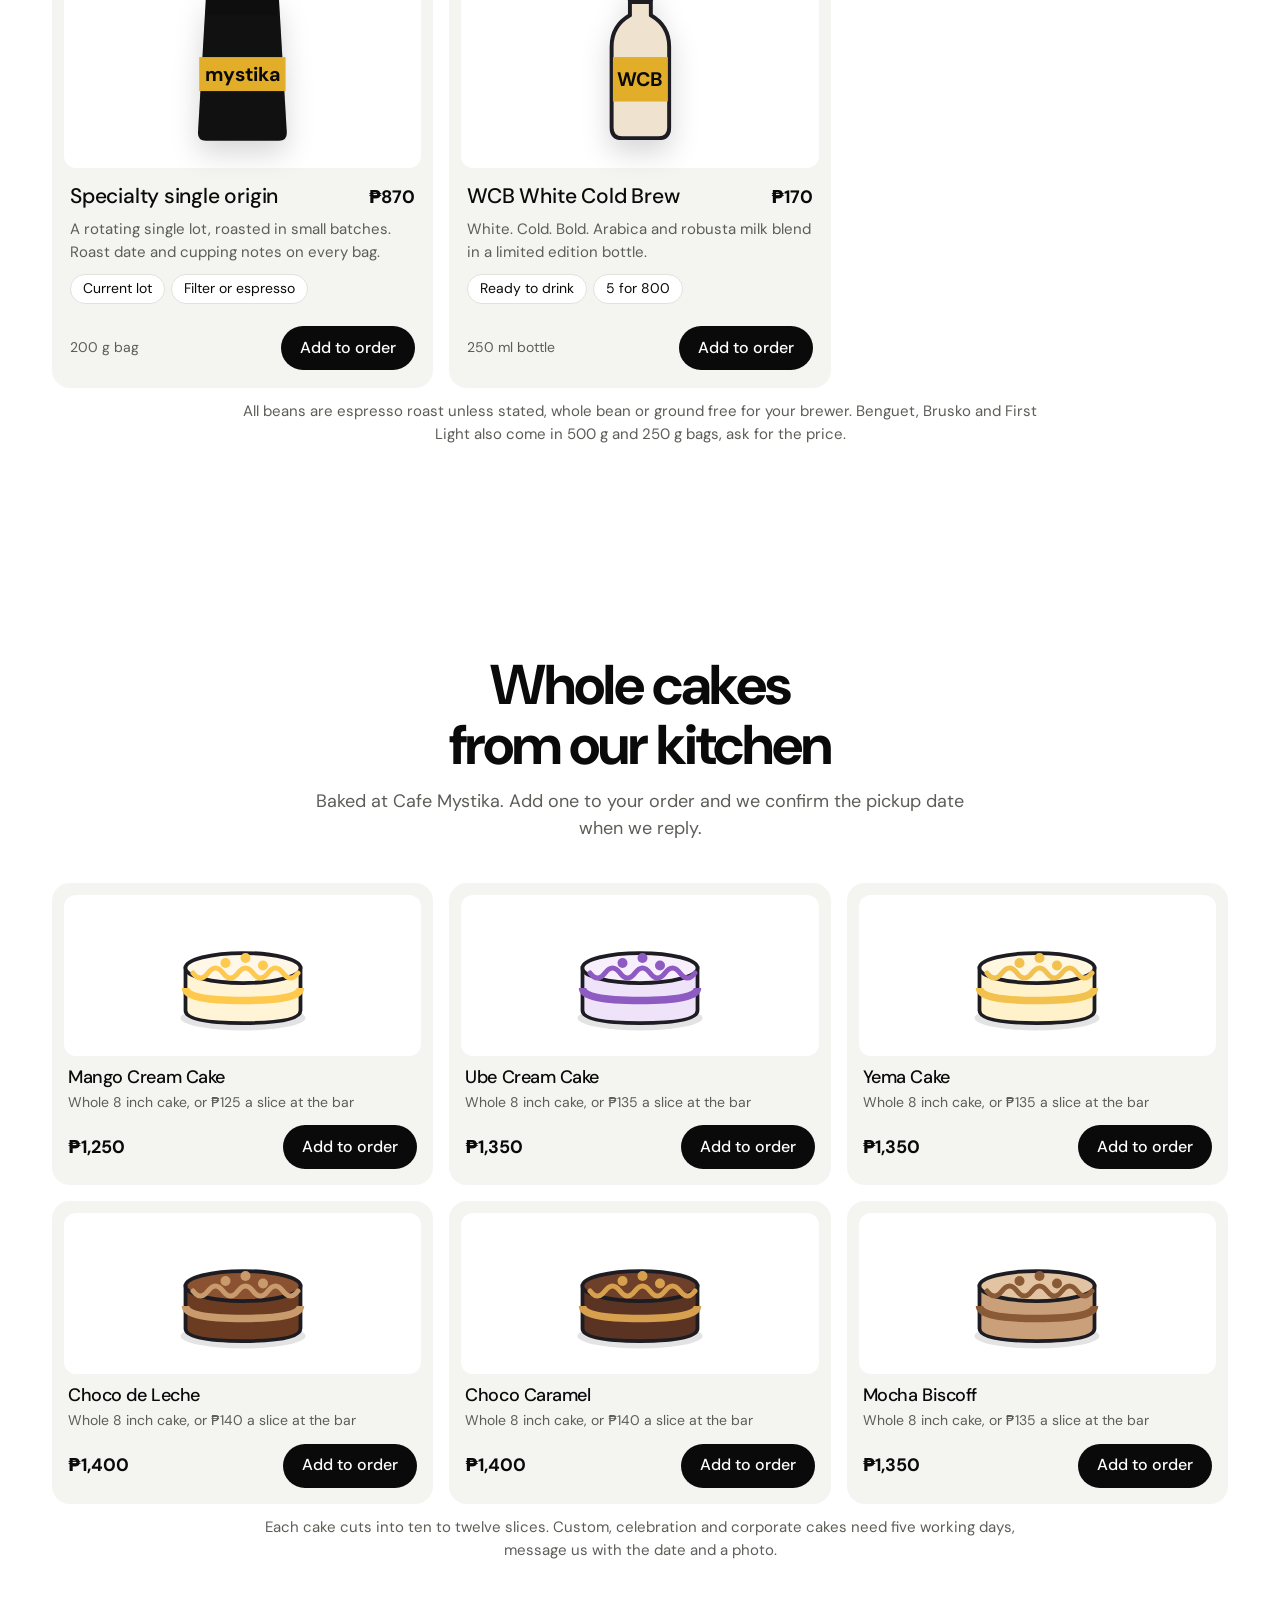
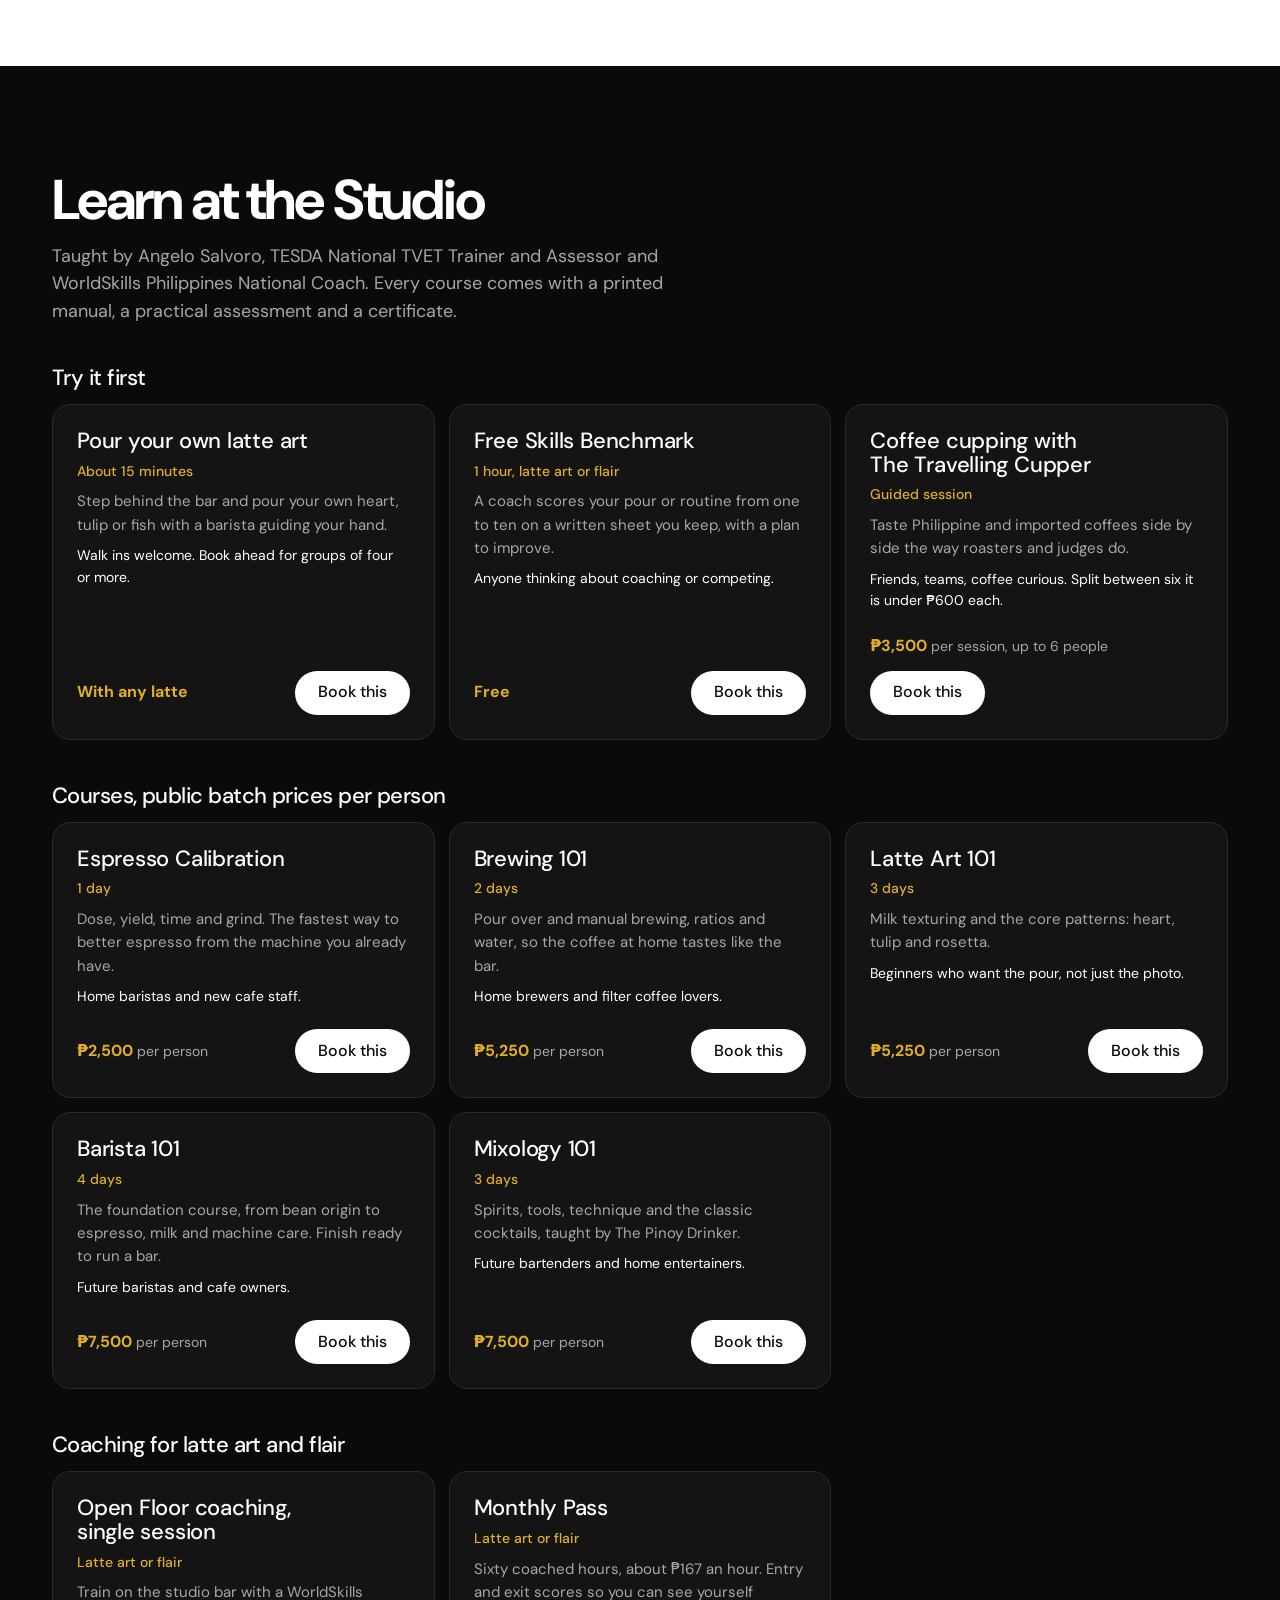
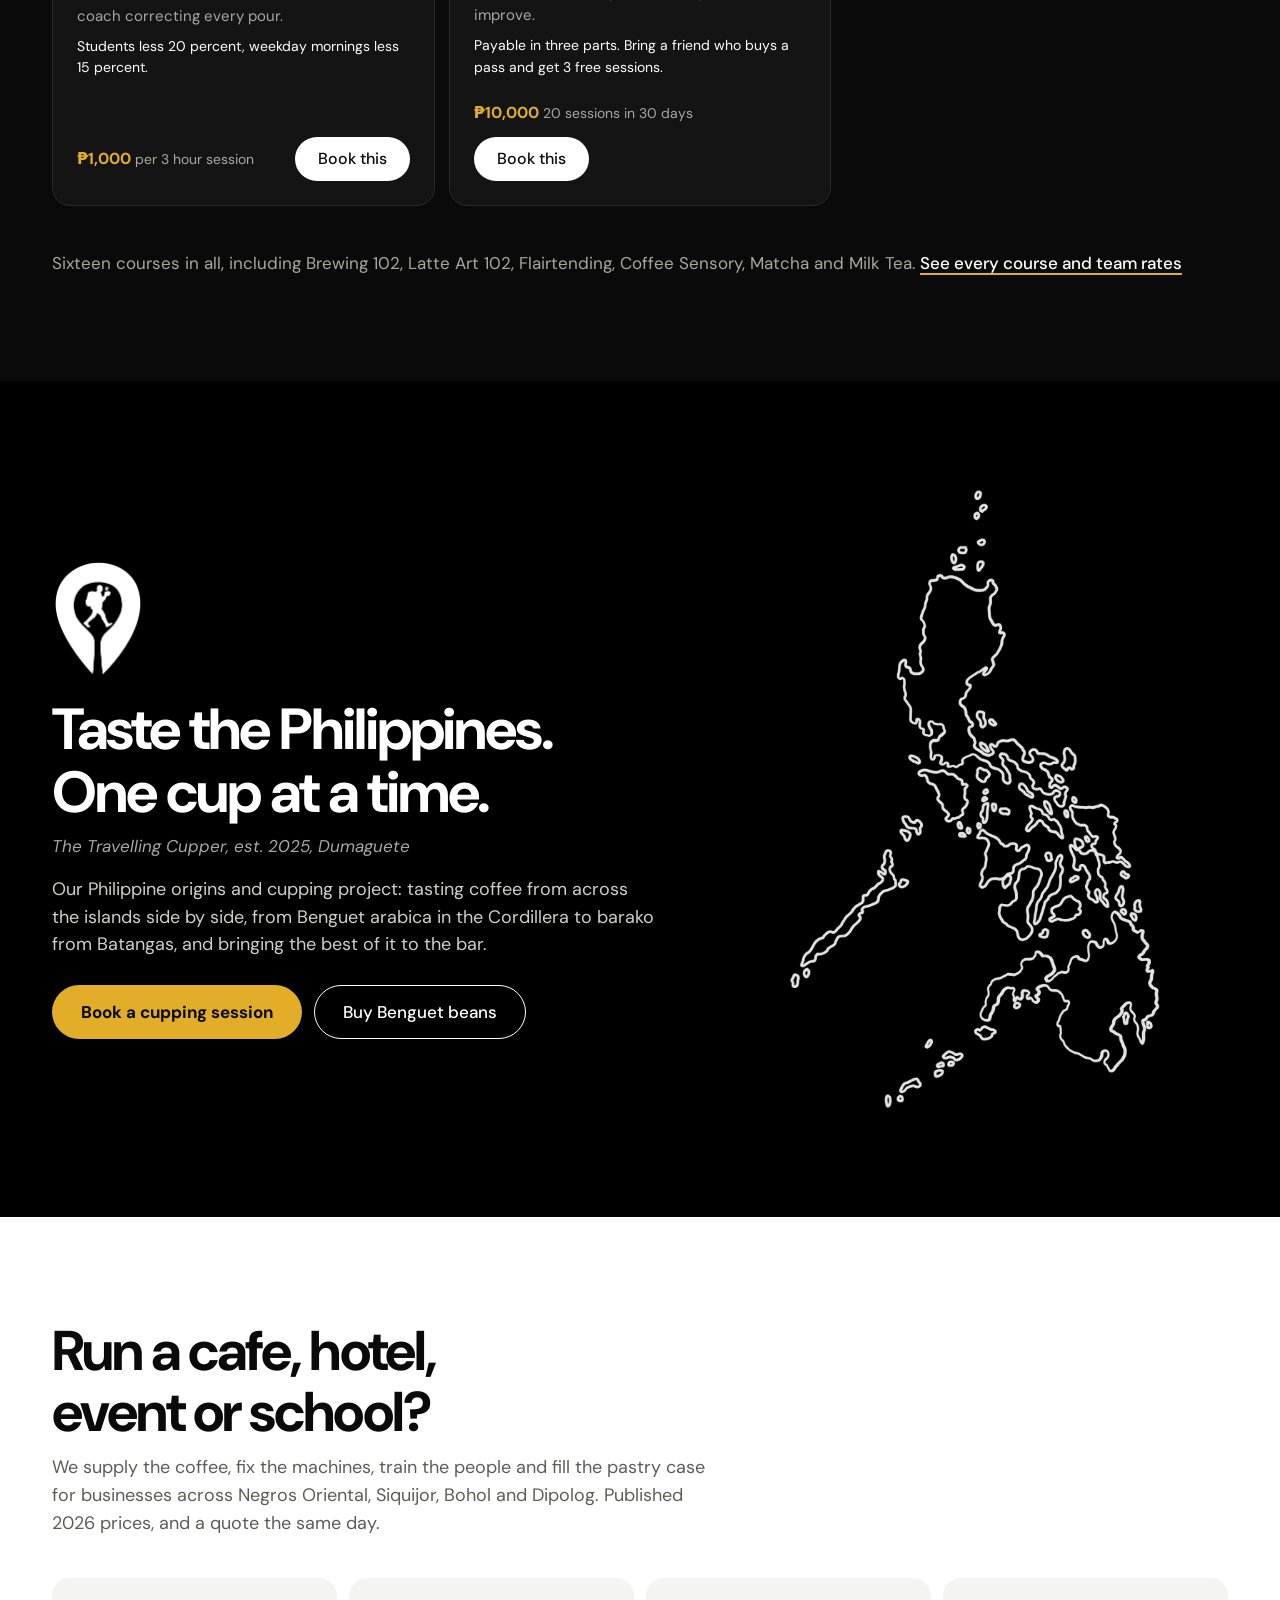
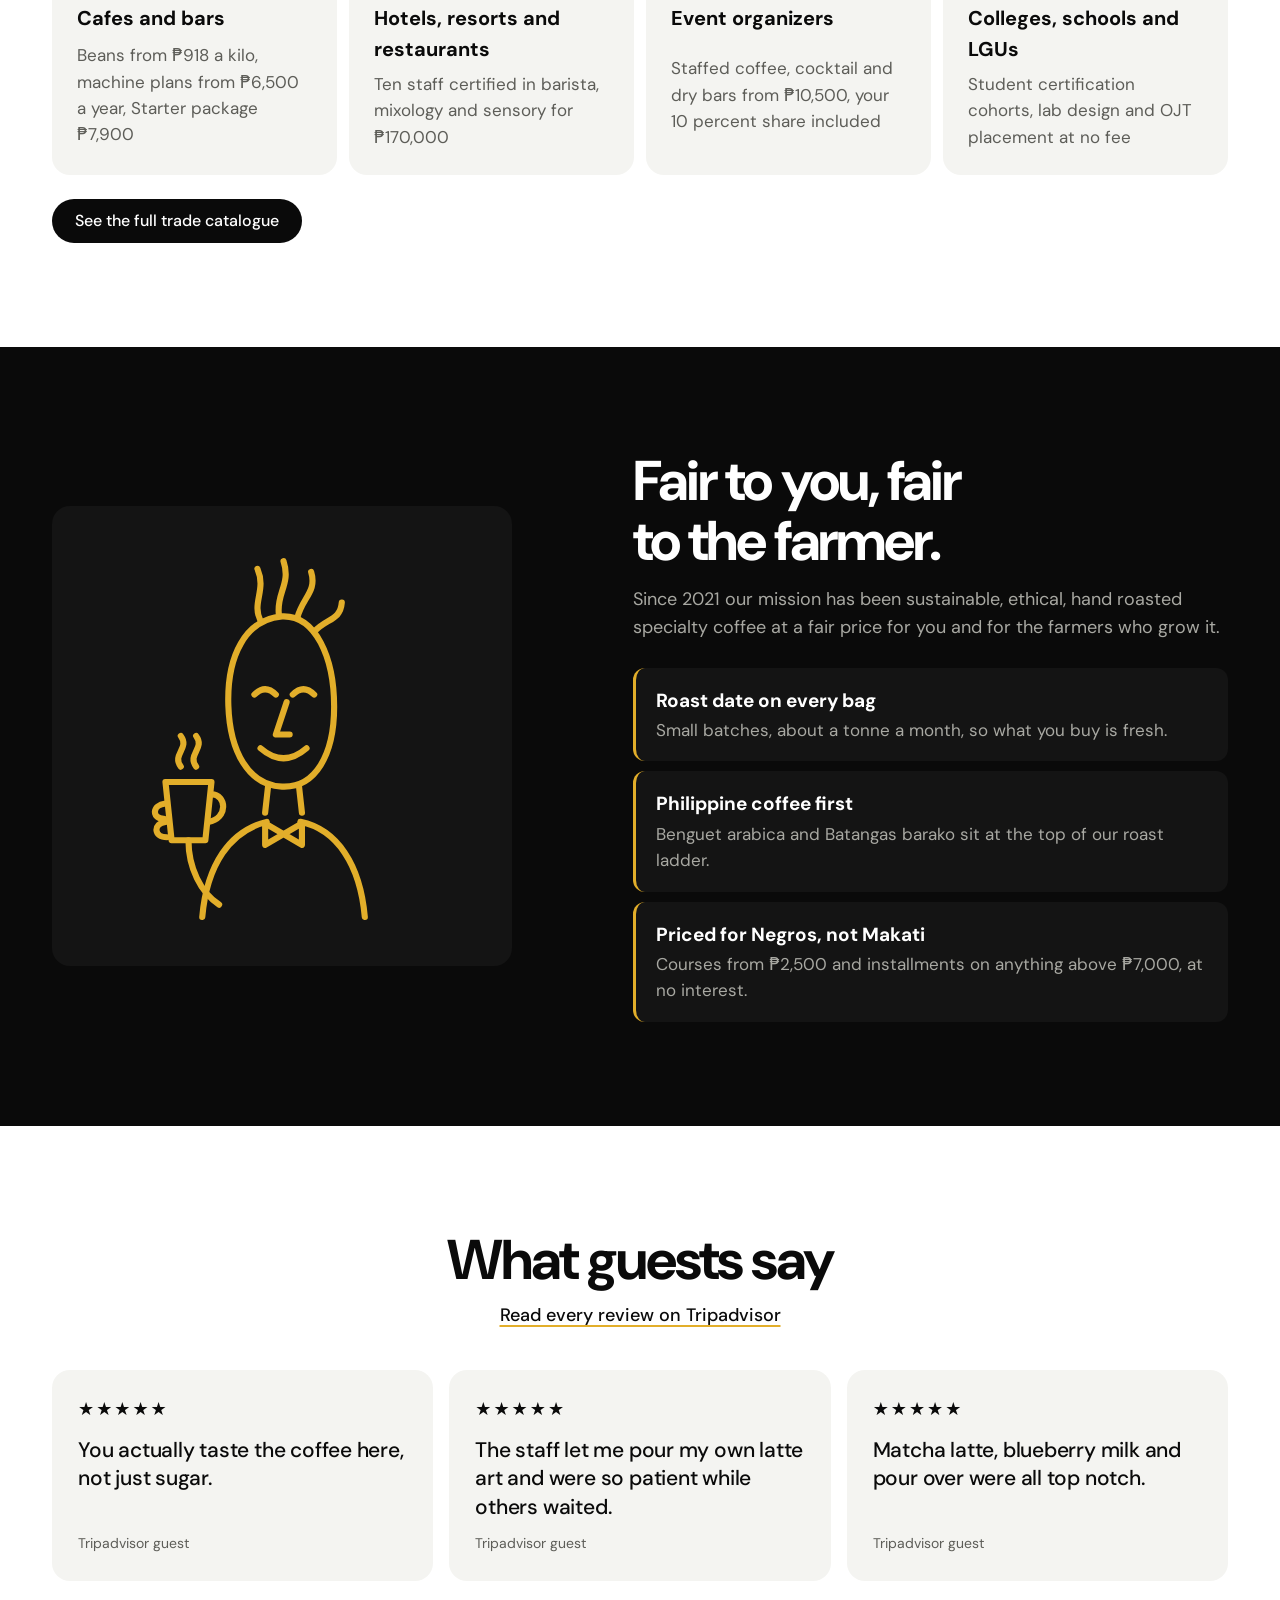
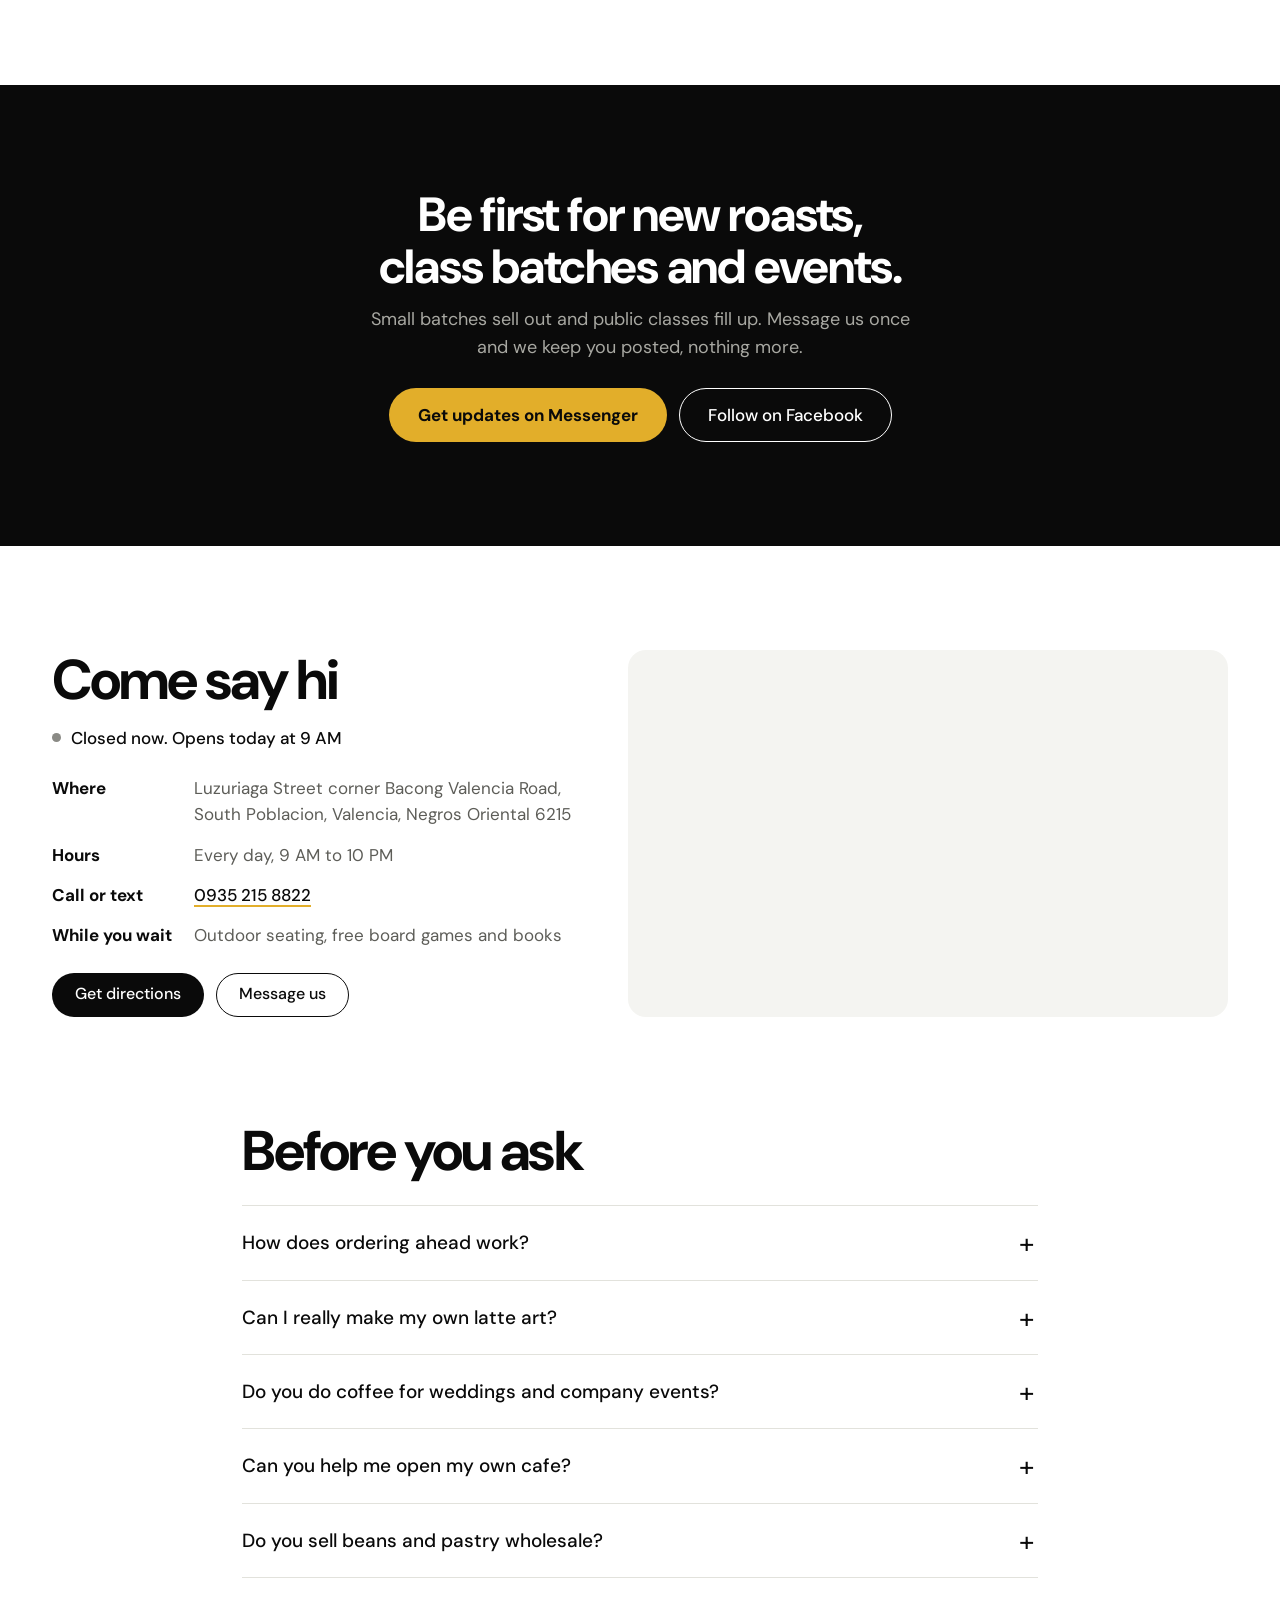
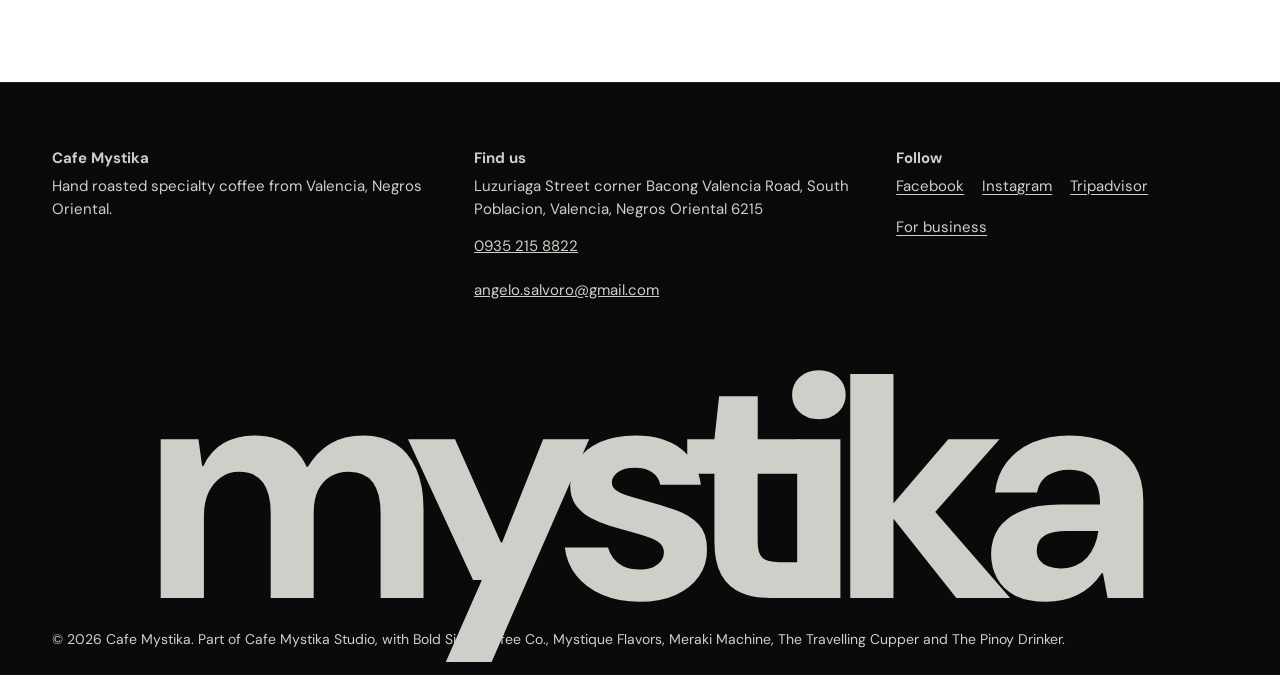
==== commit 1cc3e892: "Restyle to black, white and mustard gold (60/30/10) Rebuild the stylesheet on semantic tokens: secti" ====
--- a/index.html
+++ b/index.html
@@ -5,7 +5,7 @@
   <meta name="viewport" content="width=device-width, initial-scale=1">
   <title>Cafe Mystika | Specialty Coffee in Valencia, Negros Oriental</title>
   <meta name="description" content="Hand roasted specialty coffee in Valencia, Negros Oriental. Order ahead for pickup, buy fresh beans, pour your own latte art, or book a brewing class, event coffee bar, machine maintenance or cafe consultation.">
-  <meta name="theme-color" content="#ff7f42">
+  <meta name="theme-color" content="#0a0a0a">
   <link rel="canonical" href="https://www.cafemystika.com/">
   <link rel="icon" href="assets/img/favicon.svg" type="image/svg+xml">
 
@@ -18,7 +18,7 @@
 
   <link rel="preconnect" href="https://fonts.googleapis.com">
   <link rel="preconnect" href="https://fonts.gstatic.com" crossorigin>
-  <link href="https://fonts.googleapis.com/css2?family=Outfit:wght@300;400;500;600;700&display=swap" rel="stylesheet">
+  <link href="https://fonts.googleapis.com/css2?family=DM+Sans:opsz,wght@9..40,400;9..40,500;9..40,700&display=swap" rel="stylesheet">
   <link rel="stylesheet" href="assets/css/styles.css">
 
   <script type="application/ld+json">
@@ -77,11 +77,7 @@
 
   <a class="skip" href="#main">Skip to content</a>
 
-  <div class="statusbar" role="region" aria-label="Opening hours">
-    <span class="status-dot" data-open-dot aria-hidden="true"></span>
-    <span data-open-text role="status">Open daily 9 AM to 10 PM</span>
-    <a href="#visit" class="statusbar-link">Stall 1, Valencia Food Plaza</a>
-  </div>
+  <div class="statusbar" role="region" aria-label="Announcements" data-announce></div>
 
   <header class="site-header">
     <div class="wrap header-inner">
@@ -122,8 +118,8 @@
           <ellipse cx="132" cy="372" rx="92" ry="8" fill="#000" opacity=".12"/>
           <path d="M42 96h176l-20 262q-1 12-13 12H75q-12 0-13-12z" fill="url(#cupShade)"/>
           <g clip-path="url(#cupBody)">
-            <rect x="0" y="150" width="260" height="62" fill="#ff7f42"/>
-            <text x="130" y="194" text-anchor="middle" font-family="Outfit, sans-serif" font-weight="500" font-size="40" fill="#ffffff" letter-spacing="-1">mystika</text>
+            <rect x="0" y="150" width="260" height="62" fill="#e2ae2a"/>
+            <text x="130" y="194" text-anchor="middle" font-family="DM Sans, sans-serif" font-weight="700" font-size="40" fill="#0a0a0a" letter-spacing="-1.5">mystika</text>
             <use href="#barista" x="70" y="222" width="120" height="144" color="#1c1c22"/>
           </g>
           <path d="M30 70h200l6 30H24z" fill="#1c1c22"/>
@@ -135,8 +131,8 @@
         <h1>Coffee you can actually taste.</h1>
         <p class="lede">Hand roasted specialty coffee from Valencia, Negros Oriental. Order ahead and skip the line, take fresh beans home, or pour your own latte art.</p>
         <div class="hero-ctas">
-          <a class="btn btn-ink btn-lg" href="#menu">Order for pickup</a>
-          <a class="btn btn-mango btn-lg" href="#book">Book a class</a>
+          <a class="btn btn-gold btn-lg" href="#bestsellers">Order for pickup</a>
+          <a class="btn btn-outline btn-lg" href="#book">Book a class</a>
         </div>
       </div>
     </section>
@@ -192,7 +188,7 @@
       </div>
     </section>
 
-    <section class="section" id="bestsellers" aria-labelledby="best-h">
+    <section class="section theme-light" id="bestsellers" aria-labelledby="best-h">
       <div class="wrap">
         <div class="section-head center">
           <h2 id="best-h">Find your cup</h2>
@@ -213,7 +209,7 @@
       </div>
     </section>
 
-    <section class="section" id="beans" aria-labelledby="beans-h">
+    <section class="section theme-light" id="beans" aria-labelledby="beans-h">
       <div class="wrap">
         <div class="section-head center">
           <h2 id="beans-h">Take Mystika home</h2>
@@ -224,7 +220,7 @@
       </div>
     </section>
 
-    <section class="section section-cakes" id="cakes" aria-labelledby="cakes-h">
+    <section class="section theme-light section-cakes" id="cakes" aria-labelledby="cakes-h">
       <div class="wrap">
         <div class="section-head center">
           <h2 id="cakes-h">Whole cakes from our kitchen</h2>
@@ -259,7 +255,7 @@
           <p class="cupper-est">The Travelling Cupper, est. 2025, Dumaguete</p>
           <p>Our Philippine origins and cupping project: tasting coffee from across the islands side by side, from Benguet arabica in the Cordillera to barako from Batangas, and bringing the best of it to the bar.</p>
           <div class="hero-ctas">
-            <a class="btn btn-mango btn-lg" href="#book-cupping">Book a cupping session</a>
+            <a class="btn btn-gold btn-lg" href="#book-cupping">Book a cupping session</a>
             <a class="btn btn-outline-light btn-lg" href="#beans">Buy Benguet beans</a>
           </div>
         </div>
@@ -269,7 +265,7 @@
       </div>
     </section>
 
-    <section class="section section-biz" id="business" aria-labelledby="biz-h">
+    <section class="section theme-light section-biz" id="business" aria-labelledby="biz-h">
       <div class="wrap">
         <div class="section-head">
           <h2 id="biz-h">Run a cafe, hotel, event or school?</h2>
@@ -296,7 +292,7 @@
       </div>
     </section>
 
-    <section class="section section-reviews" id="reviews" aria-labelledby="reviews-h">
+    <section class="section theme-light section-reviews" id="reviews" aria-labelledby="reviews-h">
       <div class="wrap">
         <div class="section-head center">
           <h2 id="reviews-h">What guests say</h2>
@@ -306,7 +302,18 @@
       </div>
     </section>
 
-    <section class="section" id="visit" aria-labelledby="visit-h">
+    <section class="section join" id="join" aria-labelledby="join-h">
+      <div class="wrap">
+        <h2 id="join-h">Be first for new roasts, class batches and events.</h2>
+        <p>Small batches sell out and public classes fill up. Message us once and we keep you posted, nothing more.</p>
+        <div class="hero-ctas">
+          <a class="btn btn-gold btn-lg" data-link="messenger" href="#" target="_blank" rel="noopener">Get updates on Messenger</a>
+          <a class="btn btn-outline-light btn-lg" data-link="facebook" href="#" target="_blank" rel="noopener">Follow on Facebook</a>
+        </div>
+      </div>
+    </section>
+
+    <section class="section theme-light" id="visit" aria-labelledby="visit-h">
       <div class="wrap visit-grid">
         <div class="visit-info">
           <h2 id="visit-h">Come say hi</h2>
@@ -328,7 +335,7 @@
       </div>
     </section>
 
-    <section class="section section-faq" id="faq" aria-labelledby="faq-h">
+    <section class="section theme-light section-faq" id="faq" aria-labelledby="faq-h">
       <div class="wrap faq-wrap">
         <h2 id="faq-h">Before you ask</h2>
         <div class="faq">
@@ -488,6 +495,25 @@
     </form>
   </dialog>
 
+  <dialog class="exit-offer" data-exit aria-labelledby="exit-h">
+    <div class="exit-inner" tabindex="-1" autofocus>
+      <button class="icon-btn" type="button" data-exit-close aria-label="Close offer">
+        <svg viewBox="0 0 24 24" width="22" height="22" aria-hidden="true"><path d="M6 6l12 12M18 6L6 18" stroke="currentColor" stroke-width="2" stroke-linecap="round"/></svg>
+      </button>
+      <p class="exit-kicker" data-exit-kicker></p>
+      <h2 id="exit-h" data-exit-headline></h2>
+      <p data-exit-text></p>
+      <div class="code-box"><output data-exit-code></output><button class="btn" type="button" data-exit-copy>Copy code</button></div>
+      <button class="btn btn-gold btn-lg btn-block" type="button" data-exit-use>Use it on my order</button>
+      <p class="exit-fine" data-exit-fine></p>
+    </div>
+  </dialog>
+
+  <aside aria-label="Chat">
+    <a class="float-chat" data-link="messenger" href="#" target="_blank" rel="noopener" aria-label="Chat with us on Messenger">
+      <svg viewBox="0 0 24 24" width="28" height="28" aria-hidden="true"><path d="M12 3C6.9 3 3 6.7 3 11.3c0 2.5 1.1 4.7 3 6.2V21l3.2-1.8c.9.2 1.8.4 2.8.4 5.1 0 9-3.7 9-8.3S17.1 3 12 3zm1 11.2-2.3-2.4-4.4 2.4 4.9-5.2 2.3 2.4 4.4-2.4z" fill="currentColor"/></svg>
+    </a>
+  </aside>
   <div class="toast" data-toast role="status" aria-live="polite"></div>
 
   <script src="assets/js/core.js"></script>
--- a/assets/css/styles.css
+++ b/assets/css/styles.css
@@ -1,50 +1,78 @@
 /* Cafe Mystika
-   Palette from the brand board: Mango Tango, Linen, New Car, Light Cobalt Blue.
-   One family (Outfit), lowercase wordmark, hand drawn blue line art. */
+   60 percent black, 30 percent white, 10 percent mustard gold.
+   Every section is either .theme-dark (the default) or .theme-light, and every
+   component reads its colours from the semantic tokens below, so new sections
+   inherit the system without new colour rules. One family: DM Sans. */
 
 :root {
-  --mango: #ff7f42;
-  --mango-text: #c2410c;   /* orange that passes contrast on white */
-  --linen: #ffeee3;
-  --blue: #214dd1;
-  --cobalt: #8ea5f3;
-  --ink: #1c1c22;
-  --muted: #5b5b66;
-  --mist: #ededef;
-  --soft: #f6f6f8;
-  --line: #e4e4e9;
+  /* Primitives */
+  --black: #0a0a0a;
+  --black-2: #141414;
+  --black-3: #1e1e1e;
+  --black-4: #2a2a2a;
   --white: #ffffff;
-  --r-xl: 28px;
-  --r-lg: 20px;
-  --r-md: 14px;
+  --paper: #f4f4f1;
+  --paper-2: #e9e9e4;
+  --gold: #e2ae2a;           /* the 10 percent: buttons, prices on black, stars, arcs */
+  --gold-hover: #f0bf45;
+  --gold-deep: #7a5a0c;      /* gold that passes 4.5:1 on white, for small accents only */
+  --danger: #b42318;
+
+  /* Semantic tokens, dark by default */
+  --bg: var(--black);
+  --fg: var(--white);
+  --muted: #a8a8a2;          /* 8:1 on black */
+  --surface: var(--black-2);
+  --surface-2: var(--black-3);
+  --line: var(--black-4);
+  --price: var(--gold);
+  --ring: var(--gold);
+  --on-gold: var(--black);
+
+  --r-lg: 18px;
+  --r-md: 12px;
+  --r-sm: 8px;
   --pill: 999px;
-  --star-on-blue: #ffb48f;  /* mango tint with 4:1 contrast on New Car blue */
+  --wrap: 1240px;
   --z-sticky: 40;
   --z-actionbar: 45;
+  --z-float: 50;
   --z-drawer: 60;
   --z-toast: 70;
   --z-skip: 100;
-  --wrap: 1200px;
-  --font: "Outfit", ui-sans-serif, system-ui, -apple-system, "Segoe UI", Roboto, sans-serif;
+  --ease: cubic-bezier(.2, .8, .2, 1);
+  --font: "DM Sans", ui-sans-serif, system-ui, -apple-system, "Segoe UI", Roboto, sans-serif;
+  color-scheme: dark;
+}
+
+.theme-light {
+  --bg: var(--white);
+  --fg: var(--black);
+  --muted: #5d5d58;          /* 6.6:1 on white */
+  --surface: var(--paper);
+  --surface-2: var(--paper-2);
+  --line: #e2e2dc;
+  --price: var(--black);
+  --ring: var(--black);
   color-scheme: light;
+}
+.theme-light, .theme-dark { background: var(--bg); color: var(--fg); }
+.theme-dark {
+  --bg: var(--black); --fg: var(--white); --muted: #a8a8a2; --surface: var(--black-2); --surface-2: var(--black-3);
+  --line: var(--black-4); --price: var(--gold); --ring: var(--gold); color-scheme: dark;
 }
 
 *, *::before, *::after { box-sizing: border-box; }
 html { scroll-behavior: smooth; scroll-padding-top: 84px; scroll-padding-bottom: 90px; -webkit-text-size-adjust: 100%; }
 body {
-  margin: 0;
-  background: var(--white);
-  color: var(--ink);
-  font-family: var(--font);
-  font-size: 17px;
-  line-height: 1.55;
-  -webkit-font-smoothing: antialiased;
-  padding-bottom: 72px; /* room for the mobile action bar */
+  margin: 0; background: var(--bg); color: var(--fg);
+  font-family: var(--font); font-size: 17px; line-height: 1.55; font-optical-sizing: auto;
+  -webkit-font-smoothing: antialiased; padding-bottom: 72px;
 }
 body.locked { overflow: hidden; }
 img, svg { display: block; max-width: 100%; }
 a { color: inherit; }
-h1, h2, h3, h4 { margin: 0; line-height: 1.1; font-weight: 600; letter-spacing: -0.02em; text-wrap: balance; }
+h1, h2, h3, h4 { margin: 0; line-height: 1.08; font-weight: 700; letter-spacing: -0.025em; text-wrap: balance; }
 p { margin: 0; }
 button, input, select, textarea { font: inherit; color: inherit; }
 [hidden] { display: none !important; }
@@ -52,277 +80,323 @@
 button, summary, [role="tab"], [role="radio"] { cursor: pointer; }
 .sr-only { position: absolute; width: 1px; height: 1px; padding: 0; margin: -1px; overflow: hidden; clip: rect(0 0 0 0); white-space: nowrap; border: 0; }
 
-/* Focus ring: blue on light surfaces, white on blue and ink, ink on mango */
-:focus-visible { outline: 3px solid var(--blue); outline-offset: 3px; border-radius: 8px; }
-.statusbar :focus-visible, .tile-art:focus-visible, .section-reviews :focus-visible, .btn-ink:focus-visible, .tabs button[aria-selected="true"]:focus-visible, .seg button[aria-checked="true"]:focus-visible {
-  outline-color: var(--ink); box-shadow: 0 0 0 3px var(--white);
-}
-.statusbar :focus-visible, .tile-art:focus-visible, .section-reviews :focus-visible { outline-color: var(--white); box-shadow: none; }
-.site-footer :focus-visible, .btn-mango:focus-visible { outline-color: var(--ink); }
+:focus-visible { outline: 3px solid var(--ring); outline-offset: 3px; border-radius: var(--r-sm); }
+.btn-gold:focus-visible, .tile-beans:focus-visible { outline-color: var(--fg); }
 
 .wrap { max-width: var(--wrap); margin: 0 auto; padding: 0 16px; }
 @media (min-width: 720px) { .wrap { padding: 0 32px; } }
 
-.skip { position: absolute; left: -999px; top: 8px; background: var(--mango); color: var(--ink); padding: 12px 18px; border-radius: 8px; z-index: var(--z-skip); }
+.skip { position: absolute; left: -999px; top: 8px; background: var(--gold); color: var(--on-gold); padding: 12px 18px; border-radius: var(--r-sm); z-index: var(--z-skip); }
 .skip:focus { left: 8px; }
 
 /* ---------- Buttons ---------- */
 .btn {
   display: inline-flex; align-items: center; justify-content: center; gap: 8px;
-  min-height: 44px; padding: 0 22px;
-  border: 1.5px solid transparent; border-radius: var(--pill);
+  min-height: 44px; padding: 0 22px; border: 1.5px solid transparent; border-radius: var(--pill);
   font-weight: 500; font-size: 16px; text-decoration: none; cursor: pointer; white-space: nowrap;
-  transition: background-color .15s, color .15s, border-color .15s, transform .1s;
-}
-.btn:active { transform: translateY(1px); }
-.btn-ink { background: var(--ink); color: var(--white); }
-.btn-ink:hover { background: #33333c; }
-.btn-mango { background: var(--mango); color: var(--ink); }
-.btn-mango:hover { background: #ff9a6a; }
-.btn-outline { border-color: var(--ink); background: transparent; }
-.btn-outline:hover { background: var(--soft); }
+  transition: background-color .18s var(--ease), color .18s var(--ease), border-color .18s var(--ease), transform .1s;
+}
+.btn:active { transform: scale(.98); }
+.btn-gold { background: var(--gold); color: var(--on-gold); font-weight: 700; }
+.btn-gold:hover { background: var(--gold-hover); }
+.btn-ink { background: var(--fg); color: var(--bg); }
+.btn-ink:hover { background: var(--muted); }
+.btn-outline { border-color: var(--fg); background: transparent; color: var(--fg); }
+.btn-outline:hover { background: var(--surface); }
+.btn-outline-light { border-color: var(--white); color: var(--white); background: transparent; }
+.btn-outline-light:hover { background: rgba(255, 255, 255, .1); }
 .btn-lg { min-height: 54px; padding: 0 28px; font-size: 17px; }
+@media (max-width: 399px) { .btn-lg { white-space: normal; text-align: center; padding: 10px 22px; } }
 .btn-block { width: 100%; }
 .btn-add { padding: 0 18px; font-size: 16px; }
 
-.icon-btn { background: none; border: 0; width: 44px; height: 44px; border-radius: 50%; cursor: pointer; display: inline-flex; align-items: center; justify-content: center; }
-.icon-btn:hover { background: var(--mist); }
-
-/* ---------- Status bar + header ---------- */
+.icon-btn { background: none; border: 0; width: 44px; height: 44px; border-radius: 50%; cursor: pointer; display: inline-flex; align-items: center; justify-content: center; color: inherit; }
+.icon-btn:hover { background: var(--surface); }
+
+/* ---------- Announcement bar (scrolls, pausable, static with reduced motion) ---------- */
 .statusbar {
-  background: var(--ink); color: #e6e6ea;
-  display: flex; align-items: center; justify-content: center; gap: 10px;
-  font-size: 14px; padding: 8px 16px; text-align: center;
-}
-.statusbar-link { color: var(--cobalt); text-underline-offset: 3px; }
-.statusbar-link, .section-head a, .facts a, .footer-links a, .faq details a, .site-footer p a { display: inline-block; padding: 12px 0; margin: -12px 0; }
-.faq details a { color: var(--blue); font-weight: 500; text-underline-offset: 3px; }
-@media (max-width: 519px) { .statusbar-link { display: none; } }
-.status-dot { width: 9px; height: 9px; border-radius: 50%; background: #9a9aa5; display: inline-block; flex: none; }
-.status-dot.is-open { background: #3fcf7f; box-shadow: 0 0 0 4px rgba(63, 207, 127, .2); }
-
+  background: var(--black); color: var(--white); border-bottom: 1px solid var(--black-3);
+  display: flex; align-items: center; font-size: 14px; position: relative; min-height: 44px;
+}
+.announce-viewport { overflow: hidden; flex: 1; mask-image: linear-gradient(90deg, transparent, #000 24px, #000 calc(100% - 24px), transparent); }
+.announce-track { display: flex; width: max-content; animation: marquee 48s linear infinite; }
+.statusbar.paused .announce-track, .statusbar:hover .announce-track, .statusbar:focus-within .announce-track { animation-play-state: paused; }
+.announce-list { display: flex; list-style: none; margin: 0; padding: 0; }
+.announce-list li { display: inline-flex; align-items: center; gap: 10px; padding: 12px 28px; white-space: nowrap; }
+.announce-list li::after { content: ""; width: 5px; height: 5px; border-radius: 50%; background: var(--gold); margin-left: 28px; }
+.announce-list a { color: var(--gold); text-underline-offset: 3px; display: inline-block; padding: 12px 0; margin: -12px 0; }
+@keyframes marquee { to { transform: translateX(-50%); } }
+.announce-pause { flex: none; width: 44px; height: 44px; border: 0; background: var(--black); color: var(--white); display: grid; place-items: center; }
+.announce-pause:hover { color: var(--gold); }
+.statusbar-link { color: var(--gold); text-underline-offset: 3px; }
+.status-dot { width: 9px; height: 9px; border-radius: 50%; background: #8a8a85; display: inline-block; flex: none; }
+.status-dot.is-open { background: #45d483; box-shadow: 0 0 0 4px rgba(69, 212, 131, .18); }
+
+/* ---------- Header ---------- */
 .site-header {
   position: sticky; top: 0; z-index: var(--z-sticky);
-  background: rgba(255, 255, 255, .92);
-  -webkit-backdrop-filter: saturate(1.4) blur(10px); backdrop-filter: saturate(1.4) blur(10px);
-  border-bottom: 1px solid var(--line);
+  background: rgba(10, 10, 10, .92); color: var(--white);
+  -webkit-backdrop-filter: saturate(1.2) blur(12px); backdrop-filter: saturate(1.2) blur(12px);
+  border-bottom: 1px solid var(--black-3);
 }
 .header-inner { display: flex; align-items: center; gap: 20px; height: 68px; }
-.wordmark { font-size: 30px; font-weight: 500; letter-spacing: -0.04em; color: var(--mango-text); text-decoration: none; line-height: 1; display: inline-flex; align-items: center; min-height: 44px; }
-.nav { display: none; gap: 6px; margin-left: 20px; }
-.nav a { text-decoration: none; padding: 0 14px; min-height: 44px; display: inline-flex; align-items: center; border-radius: var(--pill); color: var(--muted); }
-.nav a:hover { background: var(--soft); color: var(--ink); }
-.nav a[aria-current] { background: var(--linen); color: var(--ink); font-weight: 500; }
+.wordmark { font-size: 28px; font-weight: 700; letter-spacing: -0.045em; color: var(--white); text-decoration: none; line-height: 1; display: inline-flex; align-items: center; gap: 2px; min-height: 44px; }
+.wordmark::after { content: ""; width: 7px; height: 7px; border-radius: 50%; background: var(--gold); align-self: flex-end; margin-bottom: 9px; }
+.nav { display: none; gap: 4px; margin-left: auto; margin-right: auto; }
+.nav a { text-decoration: none; padding: 0 14px; min-height: 44px; display: inline-flex; align-items: center; color: #cfcfca; position: relative; }
+.nav a:hover { color: var(--white); }
+.nav a[aria-current]::after { content: ""; position: absolute; left: 14px; right: 14px; bottom: 6px; height: 2px; background: var(--gold); }
+.nav a[aria-current] { color: var(--white); }
 .header-actions { margin-left: auto; display: flex; gap: 10px; align-items: center; }
-.cart-btn { padding: 0 16px; }
+.nav + .header-actions { margin-left: 0; }
+.site-header .btn-outline { border-color: var(--black-4); color: var(--white); }
+.site-header .btn-outline:hover { border-color: var(--white); background: transparent; }
+.cart-btn { padding: 0 16px; background: var(--gold); color: var(--black); font-weight: 700; }
+.cart-btn:hover { background: var(--gold-hover); }
 .cart-count {
   min-width: 22px; height: 22px; padding: 0 6px; border-radius: 11px;
-  background: var(--mango); color: var(--ink); font-size: 14px; font-weight: 600; font-variant-numeric: tabular-nums;
+  background: var(--black); color: var(--gold); font-size: 14px; font-weight: 700; font-variant-numeric: tabular-nums;
   display: inline-flex; align-items: center; justify-content: center;
 }
+.actionbar .cart-count { background: var(--gold); color: var(--black); }
 .cart-count.bump { animation: bump .35s ease; }
 @keyframes bump { 40% { transform: scale(1.35); } }
 .hide-sm { display: none; }
 @media (max-width: 479px) { .hide-xs { display: none; } }
 @media (min-width: 720px) { .hide-sm { display: inline-flex; } }
-@media (min-width: 960px) { .nav { display: flex; } }
-
-/* ---------- Hero: giant wordmark, cup in front ---------- */
-.hero { background: var(--mist); overflow: hidden; padding-bottom: 56px; }
-.hero-stage { position: relative; display: grid; place-items: center; padding-top: 40px; }
+@media (min-width: 1024px) { .nav { display: flex; } }
+
+/* ---------- Hero ---------- */
+.hero { overflow: hidden; padding-bottom: 64px; }
+.hero-stage { position: relative; display: grid; place-items: center; padding-top: 32px; }
 .hero-word {
-  grid-area: 1 / 1;
-  font-size: clamp(96px, 27vw, 380px);
-  font-weight: 500; letter-spacing: -0.06em; line-height: .8;
-  color: var(--mango); white-space: nowrap; user-select: none;
-  padding-top: .12em;
+  grid-area: 1 / 1; font-size: clamp(96px, 27vw, 400px); font-weight: 700; letter-spacing: -0.07em; line-height: .8;
+  color: #171717; white-space: nowrap; user-select: none; padding-top: .12em;
 }
 .hero-cup {
-  grid-area: 1 / 1; position: relative;
-  width: clamp(130px, 30vw, 300px); height: auto;
+  grid-area: 1 / 1; position: relative; width: clamp(130px, 28vw, 290px); height: auto;
   transform: rotate(-7deg) translate(4%, 6%);
-  filter: drop-shadow(0 26px 30px rgba(28, 28, 34, .18));
-  animation: lift 1s cubic-bezier(.2, .8, .2, 1) both .15s;
+  filter: drop-shadow(0 30px 40px rgba(0, 0, 0, .6));
+  animation: lift 1s var(--ease) both .15s;
 }
 @keyframes lift { from { transform: rotate(0deg) translate(4%, 40%); opacity: 0; } }
 .hero-copy { position: relative; margin-top: 36px; display: grid; gap: 18px; justify-items: start; }
-.hero h1 { font-size: clamp(38px, 6vw, 68px); font-weight: 600; letter-spacing: -0.035em; max-width: 14ch; line-height: 1.02; }
+.hero h1 { font-size: clamp(42px, 6.4vw, 80px); letter-spacing: -0.045em; max-width: 13ch; line-height: .98; }
 .lede { font-size: clamp(17px, 2vw, 20px); color: var(--muted); max-width: 36em; }
 .hero-ctas { display: flex; flex-wrap: wrap; gap: 12px; margin-top: 6px; }
 @media (min-width: 900px) {
-  .hero-copy { grid-template-columns: 1.1fr 1fr; align-items: end; column-gap: 48px; }
+  .hero-copy { grid-template-columns: 1.1fr 1fr; align-items: end; column-gap: 56px; }
   .hero-copy h1 { grid-row: span 2; }
 }
 @media (prefers-reduced-motion: reduce) {
   html { scroll-behavior: auto; }
   *, *::before, *::after { animation: none !important; transition: none !important; }
+  .announce-track { transform: none; }
 }
 
 /* ---------- Bento ---------- */
-.bento-wrap { padding: 20px 0 0; }
+.bento-wrap { padding: 8px 0 0; }
 .bento { display: grid; gap: 14px; }
 .tile {
-  border-radius: var(--r-xl); padding: 26px; text-decoration: none; position: relative; overflow: hidden;
-  display: flex; flex-direction: column; gap: 18px; min-height: 240px;
-  transition: transform .15s;
-}
-.tile:hover { transform: translateY(-2px); }
-.tile h2 { font-size: clamp(26px, 3.2vw, 36px); max-width: 12ch; }
+  border-radius: var(--r-lg); padding: 26px; text-decoration: none; position: relative; overflow: hidden;
+  display: flex; flex-direction: column; gap: 18px; min-height: 240px; transition: transform .2s var(--ease);
+}
+.tile:hover { transform: translateY(-3px); }
+.tile h2 { font-size: clamp(26px, 3.2vw, 38px); max-width: 12ch; }
 .tile-text { display: grid; gap: 10px; justify-items: start; position: relative; z-index: 1; }
-.tile-text p { max-width: 26ch; }
-.pill { display: inline-flex; align-items: center; min-height: 40px; padding: 0 18px; border-radius: var(--pill); background: var(--white); color: var(--ink); font-weight: 500; font-size: 15px; margin-top: 6px; }
-.pill-light { background: var(--linen); }
-.tile-order { background: var(--linen); }
-.tile-order p { color: #5a4a40; }
+.tile-text p { max-width: 28ch; }
+.pill { display: inline-flex; align-items: center; min-height: 44px; padding: 0 18px; border-radius: var(--pill); background: var(--fg); color: var(--bg); font-weight: 500; font-size: 15px; margin-top: 6px; }
+.pill-light { background: var(--gold); color: var(--black); }
+.tile-order { --fg: var(--black); --bg: var(--white); --muted: #5d5d58; --surface: var(--paper); background: var(--white); color: var(--black); }
+.tile-order p { color: var(--muted); }
 .thumbs { list-style: none; margin: auto 0 0; padding: 0; display: grid; grid-template-columns: repeat(4, 1fr); gap: 10px; }
-.thumbs li { background: var(--white); border-radius: var(--r-md); padding: 10px 6px 8px; display: grid; justify-items: center; gap: 4px; color: var(--ink); }
+.thumbs li { background: var(--paper); border-radius: var(--r-md); padding: 10px 6px 8px; display: grid; justify-items: center; gap: 4px; color: var(--black); }
 .thumbs svg { height: 64px; width: auto; }
 .thumbs span { font-size: 14px; text-align: center; line-height: 1.2; }
-.tile-art { background: var(--blue); color: var(--white); justify-content: flex-end; }
-.tile-art p { color: #d6defa; }
-.tile-barista { position: absolute; right: -18px; bottom: -8px; width: 130px; height: 156px; color: var(--cobalt); }
+.tile-art { background: var(--black-2); border: 1px solid var(--black-3); color: var(--white); justify-content: flex-end; }
+.tile-art p { color: var(--muted); }
+.tile-barista { position: absolute; right: -18px; bottom: -8px; width: 130px; height: 156px; color: var(--gold); opacity: .9; }
 .tile-art .tile-text { max-width: calc(100% - 100px); }
 @media (min-width: 520px) {
   .tile-barista { right: -10px; top: 10px; bottom: auto; width: 170px; height: 204px; }
   .tile-art .tile-text { max-width: calc(100% - 130px); }
 }
-.tile-beans { background: var(--cobalt); color: var(--ink); flex-direction: row; align-items: flex-end; justify-content: space-between; }
-.tile-beans p { color: #1f2a55; }
-.tile-bag .bag { height: 150px; width: auto; transform: rotate(8deg); filter: drop-shadow(0 12px 14px rgba(28, 28, 34, .2)); }
+.tile-beans { --fg: var(--black); --bg: var(--gold); background: var(--gold); color: var(--black); flex-direction: row; align-items: flex-end; justify-content: space-between; }
+.tile-beans p { color: #2a2206; }
+.tile-bag .bag { height: 150px; width: auto; transform: rotate(8deg); filter: drop-shadow(0 12px 14px rgba(0, 0, 0, .3)); }
 @media (min-width: 900px) {
   .bento { grid-template-columns: 1.5fr 1fr; grid-template-rows: 1fr 1fr; }
   .tile-order { grid-row: span 2; justify-content: space-between; padding: 36px; }
-  .tile-order h2 { font-size: 48px; }
+  .tile-order h2 { font-size: 52px; }
   .thumbs svg { height: 96px; }
-  .thumbs span { font-size: 14px; }
 }
 
 /* ---------- Sections ---------- */
 .section { padding: 72px 0; }
-@media (min-width: 720px) { .section { padding: 96px 0; } }
-.section-head { display: grid; gap: 10px; margin-bottom: 36px; max-width: 640px; }
+@media (min-width: 720px) { .section { padding: 104px 0; } }
+.section-head { display: grid; gap: 12px; margin-bottom: 40px; max-width: 660px; }
 .section-head.center { margin-left: auto; margin-right: auto; text-align: center; justify-items: center; }
-.section-head h2, .center-h, .visit-info h2, .faq-wrap h2, .mission h2 { font-size: clamp(32px, 5vw, 50px); letter-spacing: -0.03em; }
+.section-head h2, .center-h, .visit-info h2, .faq-wrap h2, .mission h2 { font-size: clamp(34px, 5vw, 56px); letter-spacing: -0.035em; }
 .center-h { text-align: center; max-width: 18ch; margin: 0 auto; }
 .section-head p { color: var(--muted); font-size: 18px; }
-.section-head a { color: var(--blue); font-weight: 500; text-underline-offset: 3px; }
-
-/* ---------- Stats with orange arcs ---------- */
-.stats-section { padding-bottom: 24px; }
-.stats { list-style: none; padding: 0; margin: 44px 0 0; display: flex; flex-wrap: wrap; justify-content: center; gap: 36px 52px; }
-.stat {
-  position: relative; width: 190px; height: 190px; border-radius: 50%; background: var(--soft);
-  display: grid; place-content: center; text-align: center; gap: 4px; padding: 20px;
-}
-.stat strong { font-size: 54px; font-weight: 500; letter-spacing: -0.04em; line-height: 1; }
+.section-head a, .learn-more a:not(.btn), .faq details a, .facts a {
+  color: var(--fg); font-weight: 500; text-decoration-color: var(--gold); text-decoration-thickness: 2px; text-underline-offset: 4px;
+}
+.section-head a, .facts a, .footer-links a, .faq details a, .statusbar-link, .learn-more a:not(.btn) { display: inline-block; padding: 12px 0; margin: -12px 0; }
+
+/* ---------- Stats with gold arcs ---------- */
+.stats-section { padding-bottom: 32px; }
+.stats { list-style: none; padding: 0; margin: 48px 0 0; display: flex; flex-wrap: wrap; justify-content: center; gap: 36px 56px; }
+.stat { position: relative; width: 190px; height: 190px; border-radius: 50%; background: var(--surface); display: grid; place-content: center; text-align: center; gap: 4px; padding: 20px; }
+.stat strong { font-size: 54px; font-weight: 700; letter-spacing: -0.05em; line-height: 1; }
 .stat span { font-size: 14px; color: var(--muted); line-height: 1.3; max-width: 13ch; margin: 0 auto; }
 .arc { position: absolute; inset: -12px; width: calc(100% + 24px); height: calc(100% + 24px); overflow: visible; }
 .arc circle { fill: none; }
-.arc path { fill: none; stroke: var(--mango); stroke-width: 4; stroke-linecap: round; }
-
-/* ---------- Product cards (bestsellers) ---------- */
-.bestsellers { display: grid; gap: 12px; }
+.arc path { fill: none; stroke: var(--gold); stroke-width: 3; stroke-linecap: round; }
+
+/* ---------- Product cards (Good Cup style: soft grey card, big art, name, price) ---------- */
+.bestsellers { display: grid; gap: 14px; }
 .card-best {
-  scroll-snap-align: start; background: var(--white); border: 1px solid var(--line); border-radius: var(--r-lg);
-  padding: 12px 12px 18px; display: flex; flex-direction: column; align-items: center; text-align: center; gap: 8px;
-}
-.card-best .art { background: var(--soft); border-radius: var(--r-md); width: 100%; display: grid; place-items: center; padding: 28px 0 18px; margin-bottom: 8px; color: var(--ink); }
-.card-best .drink { height: 170px; width: auto; }
-.card-best h3 { font-size: 22px; font-weight: 500; }
-.card-best .desc { max-width: 30ch; padding: 0 6px; }
+  background: var(--surface); border-radius: var(--r-lg); padding: 12px 12px 18px;
+  display: flex; flex-direction: column; align-items: flex-start; text-align: left; gap: 8px;
+  transition: transform .2s var(--ease);
+}
+.card-best:hover { transform: translateY(-3px); }
+.card-best .art { background: var(--bg); border-radius: var(--r-md); width: 100%; display: grid; place-items: center; padding: 30px 0 20px; margin-bottom: 8px; color: var(--fg); }
+.card-best .drink { height: 176px; width: auto; }
+.card-best h3 { font-size: 21px; font-weight: 500; letter-spacing: -0.01em; padding: 0 6px; }
+.card-best .desc { max-width: 34ch; padding: 0 6px; }
+.card-best .seg { margin: 0 6px; }
 .best-foot { margin-top: auto; padding: 10px 6px 0; width: 100%; display: flex; justify-content: space-between; align-items: center; gap: 10px; }
 @media (max-width: 639px) {
-  .card-best { display: grid; grid-template-columns: 92px 1fr; grid-template-areas: "art name" "art desc" "art opt" "foot foot"; text-align: left; align-items: start; justify-items: start; column-gap: 14px; row-gap: 6px; padding: 12px; }
+  .card-best { display: grid; grid-template-columns: 96px 1fr; grid-template-areas: "art name" "art desc" "art opt" "foot foot"; align-items: start; column-gap: 14px; row-gap: 6px; padding: 12px; }
   .card-best .art { grid-area: art; margin: 0; padding: 14px 0; height: 100%; }
   .card-best .drink { height: 96px; }
-  .card-best h3 { grid-area: name; font-size: 20px; padding-top: 4px; }
+  .card-best h3 { grid-area: name; font-size: 19px; padding: 4px 0 0; }
   .card-best .desc { grid-area: desc; padding: 0; }
-  .card-best .seg { grid-area: opt; }
+  .card-best .seg { grid-area: opt; margin: 0; }
   .card-best .best-foot { grid-area: foot; padding: 6px 0 0; }
 }
 @media (min-width: 640px) { .bestsellers { grid-template-columns: repeat(2, 1fr); gap: 16px; } }
 @media (min-width: 1024px) { .bestsellers { grid-template-columns: repeat(3, 1fr); } }
-.price { font-weight: 600; color: var(--mango-text); white-space: nowrap; font-size: 18px; font-variant-numeric: tabular-nums; }
+.price { font-weight: 700; color: var(--price); white-space: nowrap; font-size: 18px; font-variant-numeric: tabular-nums; }
 .desc { color: var(--muted); font-size: 15px; }
 
-.seg { display: inline-flex; background: var(--soft); border-radius: var(--pill); padding: 0; gap: 2px; }
-.seg button { border: 0; background: none; padding: 0 16px; min-width: 60px; min-height: 44px; border-radius: var(--pill); font-size: 15px; color: var(--muted); cursor: pointer; transition: background-color .15s, color .15s; }
-.seg button:hover { color: var(--ink); }
-.seg button[aria-checked="true"] { background: var(--ink); color: var(--white); font-weight: 500; }
-
-/* ---------- Menu ---------- */
-.section-menu { background: var(--linen); }
-.section-menu .seg { background: var(--linen); }
-.tabs { display: flex; flex-wrap: wrap; gap: 8px; margin-bottom: 22px; }
+.seg { display: inline-flex; background: var(--bg); border: 1px solid var(--line); border-radius: var(--pill); padding: 0; gap: 2px; }
+.seg button { border: 0; background: none; padding: 0 16px; min-width: 60px; min-height: 44px; border-radius: var(--pill); font-size: 15px; color: var(--muted); transition: background-color .15s, color .15s; }
+.seg button:hover { color: var(--fg); }
+.seg button[aria-checked="true"] { background: var(--fg); color: var(--bg); font-weight: 500; }
+
+/* ---------- Menu with a UA style filter row ---------- */
+.tabs { display: flex; flex-wrap: wrap; gap: 4px 6px; margin-bottom: 26px; border-bottom: 1px solid var(--line); }
 .tabs button {
-  flex: none; border: 0; background: var(--white); border-radius: var(--pill);
-  padding: 10px 20px; font-weight: 500; cursor: pointer; min-height: 44px;
-}
-.tabs button[aria-selected="true"] { background: var(--ink); color: var(--white); }
+  flex: none; border: 0; background: none; color: var(--muted); padding: 0 12px; min-height: 48px; font-weight: 500; position: relative;
+}
+.tabs button:hover { color: var(--fg); }
+.tabs button[aria-selected="true"] { color: var(--fg); }
+.tabs button[aria-selected="true"]::after { content: ""; position: absolute; left: 12px; right: 12px; bottom: -1px; height: 3px; background: var(--gold); border-radius: 3px 3px 0 0; }
 .menu-list { display: grid; gap: 12px; }
-.card { background: var(--white); border-radius: var(--r-lg); display: flex; overflow: hidden; }
-.card .art { width: 96px; flex: none; display: grid; place-items: center; padding: 14px 0 14px 14px; color: var(--ink); }
+.card { background: var(--surface); border-radius: var(--r-lg); display: flex; overflow: hidden; }
+.card .art { width: 96px; flex: none; display: grid; place-items: center; padding: 14px 0 14px 14px; color: var(--fg); }
 .card .drink { height: 104px; width: auto; }
 .card-body { display: flex; flex-direction: column; gap: 6px; padding: 18px; flex: 1; min-width: 0; }
 .card-top { display: flex; justify-content: space-between; align-items: baseline; gap: 12px; }
-.card-top h3 { font-size: 20px; font-weight: 500; }
+.card-top h3 { font-size: 20px; font-weight: 500; letter-spacing: -0.01em; }
 .card-actions { margin-top: auto; padding-top: 8px; display: flex; gap: 10px; align-items: center; justify-content: space-between; flex-wrap: wrap; }
 .card-actions .btn-add { margin-left: auto; }
-@media (min-width: 820px) {
-  .menu-list { grid-template-columns: 1fr 1fr; gap: 16px; }
-  .card .art { width: 124px; }
-  .card .drink { height: 124px; }
-}
-
-/* ---------- Beans ---------- */
+@media (min-width: 820px) { .menu-list { grid-template-columns: 1fr 1fr; gap: 16px; } .card .art { width: 124px; } .card .drink { height: 124px; } }
+
+/* ---------- Beans and cakes ---------- */
 .beans { display: grid; gap: 16px; }
-.bean { border: 1px solid var(--line); border-radius: var(--r-lg); padding: 12px; display: flex; flex-direction: column; }
-.bean .art { background: var(--soft); border-radius: var(--r-md); display: grid; place-items: center; padding: 30px 0 22px; }
-.bean .bag { height: 170px; width: auto; filter: drop-shadow(0 12px 14px rgba(28, 28, 34, .14)); }
+.bean { background: var(--surface); border-radius: var(--r-lg); padding: 12px; display: flex; flex-direction: column; transition: transform .2s var(--ease); }
+.bean:hover, .cake-card:hover { transform: translateY(-3px); }
+.bean .art { background: var(--bg); border-radius: var(--r-md); display: grid; place-items: center; padding: 30px 0 22px; }
+.bean .bag { height: 170px; width: auto; filter: drop-shadow(0 12px 14px rgba(0, 0, 0, .16)); }
 .bean .card-body { padding: 16px 6px 6px; }
 .bean .card-top h3 { font-size: 21px; font-weight: 500; }
-.bean .best-foot { padding: 12px 0 0; }
+.bean .best-foot { padding: 12px 0 0; flex-wrap: wrap; }
 .unit { font-size: 14px; color: var(--muted); }
-.notes { list-style: none; padding: 0; margin: 4px 0 4px; display: flex; flex-wrap: wrap; gap: 6px; }
-.notes li { font-size: 14px; background: var(--linen); color: #7a3a14; border-radius: var(--pill); padding: 4px 12px; }
+.bean .unit { white-space: nowrap; }
+.notes { list-style: none; padding: 0; margin: 4px 0; display: flex; flex-wrap: wrap; gap: 6px; }
+.notes li { font-size: 14px; background: var(--bg); border: 1px solid var(--line); color: var(--fg); border-radius: var(--pill); padding: 3px 12px; }
 @media (min-width: 640px) { .beans { grid-template-columns: repeat(2, 1fr); } }
 @media (min-width: 1000px) { .beans { grid-template-columns: repeat(3, 1fr); } }
-.bean .best-foot { flex-wrap: wrap; }
-.bean .unit { white-space: nowrap; }
-
-/* ---------- Services ---------- */
-.section-book { background: var(--soft); }
+
+.cakes { display: grid; gap: 14px; grid-template-columns: 1fr; }
+.cakes > * { min-width: 0; }
+@media (min-width: 400px) { .cakes { grid-template-columns: repeat(2, 1fr); } }
+.cake-card { background: var(--surface); border-radius: var(--r-lg); padding: 10px; display: flex; flex-direction: column; transition: transform .2s var(--ease); }
+.cake-card .art { background: var(--bg); border-radius: var(--r-md); display: grid; place-items: center; padding: 18px 8px; color: var(--fg); }
+.cake-card .cake { width: 100%; max-width: 150px; height: auto; }
+.cake-card .card-body { padding: 12px 4px 4px; gap: 4px; }
+.cake-card h3 { font-size: 18px; font-weight: 500; }
+.cake-card .best-foot { padding: 8px 0 0; flex-wrap: wrap; }
+@media (max-width: 479px) { .cake-card .btn-add { width: 100%; } }
+@media (min-width: 900px) { .cakes { grid-template-columns: repeat(3, 1fr); gap: 16px; } .cake-card { padding: 12px; } }
+.center-note { text-align: center; margin: 22px auto 0; }
+
+/* ---------- Learn ---------- */
 .group-title { font-size: 22px; font-weight: 500; margin: 8px 0 14px; }
 .group-title + .services { margin-bottom: 44px; }
 .services { display: grid; gap: 14px; }
-.service { background: var(--white); border-radius: var(--r-lg); padding: 24px; display: flex; flex-direction: column; gap: 8px; }
-.service h4 { font-size: 22px; font-weight: 500; }
-.service-meta { font-size: 14px; color: var(--blue); font-weight: 500; }
+.services > * { min-width: 0; }
+.service-foot .price { white-space: normal; }
+.service { background: var(--surface); border: 1px solid var(--line); border-radius: var(--r-lg); padding: 24px; display: flex; flex-direction: column; gap: 8px; }
+.service h4 { font-size: 22px; font-weight: 500; letter-spacing: -0.01em; }
+.service-meta { font-size: 14px; color: var(--gold); font-weight: 500; }
+.theme-light .service-meta { color: var(--gold-deep); }
 .who { font-size: 14px; }
 .service-foot { margin-top: auto; padding-top: 14px; display: flex; justify-content: space-between; align-items: center; gap: 12px; flex-wrap: wrap; }
-.service-foot .price { font-size: 15px; font-weight: 500; }
+.service-foot .price { font-size: 16px; }
+.service-foot .price .per { font-size: 14px; }
 @media (min-width: 820px) { .services { grid-template-columns: repeat(3, 1fr); } }
+.learn-more { margin-top: 8px; font-size: 17px; color: var(--muted); }
+
+/* ---------- Travelling Cupper ---------- */
+.section-cupper { background: #000; color: var(--white); overflow: hidden; }
+.cupper { display: grid; gap: 36px; align-items: center; }
+.cupper-mark { width: 92px; height: auto; margin-bottom: 20px; }
+.cupper h2 { font-size: clamp(34px, 5vw, 58px); letter-spacing: -0.035em; max-width: 14ch; }
+.cupper-est { font-style: italic; color: var(--muted); margin-top: 10px; }
+.cupper-copy > p:not(.cupper-est) { color: #cfcfca; margin-top: 16px; font-size: 18px; max-width: 38em; }
+.cupper .hero-ctas { margin-top: 26px; }
+.cupper-map { display: grid; place-items: center; }
+.cupper-map img { width: 100%; max-width: 300px; height: auto; opacity: .9; }
+@media (min-width: 900px) { .cupper { grid-template-columns: 1.2fr 1fr; gap: 64px; } .cupper-map img { max-width: 380px; } }
+
+/* ---------- Business doorway ---------- */
+.biz-doors { list-style: none; margin: 0 0 24px; padding: 0; display: grid; gap: 12px; }
+.biz-doors a { display: grid; gap: 6px; height: 100%; padding: 24px; border-radius: var(--r-lg); background: var(--surface); text-decoration: none; border: 1.5px solid transparent; transition: border-color .18s; }
+.biz-doors a:hover { border-color: var(--fg); }
+.biz-doors strong { font-size: 20px; font-weight: 700; }
+.biz-doors span { color: var(--muted); }
+@media (min-width: 720px) { .biz-doors { grid-template-columns: repeat(2, 1fr); } }
+@media (min-width: 1100px) { .biz-doors { grid-template-columns: repeat(4, 1fr); } }
 
 /* ---------- Mission ---------- */
 .mission { display: grid; gap: 32px; align-items: center; }
-.mission-art { background: var(--linen); border-radius: var(--r-xl); aspect-ratio: 1; display: grid; place-items: center; max-width: 460px; width: 100%; }
-.mission-art svg { width: 70%; height: 80%; color: var(--blue); }
+.mission-art { background: var(--surface); border-radius: var(--r-lg); aspect-ratio: 1; display: grid; place-items: center; max-width: 460px; width: 100%; }
+.mission-art svg { width: 70%; height: 80%; color: var(--gold); }
 .mission-copy p { color: var(--muted); font-size: 18px; margin-top: 14px; max-width: 34em; }
 .offers { list-style: none; padding: 0; margin: 26px 0 0; display: grid; gap: 10px; }
-.offers li { display: grid; gap: 2px; padding: 18px 20px; border-radius: var(--r-md); background: var(--soft); border-left: 4px solid var(--mango); }
-.offers strong { font-weight: 500; font-size: 19px; }
+.offers li { display: grid; gap: 2px; padding: 18px 20px; border-radius: var(--r-md); background: var(--surface); border-left: 3px solid var(--gold); }
+.offers strong { font-weight: 700; font-size: 19px; }
 .offers span { color: var(--muted); }
 @media (min-width: 900px) { .mission { grid-template-columns: 1fr 1.15fr; gap: 64px; } }
 
+/* ---------- Join (retention) ---------- */
+.join { text-align: center; }
+.join h2 { font-size: clamp(30px, 4.4vw, 48px); max-width: 20ch; margin: 0 auto; }
+.join p { color: var(--muted); margin: 14px auto 0; max-width: 46ch; font-size: 18px; }
+.join .hero-ctas { justify-content: center; margin-top: 26px; }
+
 /* ---------- Reviews ---------- */
-.section-reviews { background: var(--blue); color: var(--white); }
-.section-reviews .section-head p, .section-reviews .section-head a { color: #d6defa; }
 .reviews { display: grid; gap: 16px; }
-.review { margin: 0; background: rgba(255, 255, 255, .08); border: 1px solid rgba(255, 255, 255, .18); border-radius: var(--r-lg); padding: 26px; display: flex; flex-direction: column; gap: 12px; }
-.stars { color: var(--mango); letter-spacing: 2px; font-size: 18px; }
-.section-reviews .stars { color: var(--star-on-blue); }
-.review blockquote { margin: 0; font-size: 21px; line-height: 1.35; font-weight: 400; }
-.review figcaption { color: var(--white); font-size: 14px; margin-top: auto; }
+.review { margin: 0; background: var(--surface); border-radius: var(--r-lg); padding: 26px; display: flex; flex-direction: column; gap: 12px; }
+.stars { color: var(--gold); letter-spacing: 2px; font-size: 18px; }
+.theme-light .stars { color: var(--black); }
+.review blockquote { margin: 0; font-size: 21px; line-height: 1.35; font-weight: 500; letter-spacing: -0.01em; }
+.review figcaption { color: var(--muted); font-size: 14px; margin-top: auto; }
 @media (min-width: 820px) { .reviews { grid-template-columns: repeat(3, 1fr); } }
 
 /* ---------- Visit ---------- */
@@ -330,212 +404,220 @@
 .visit-status { display: flex; align-items: center; gap: 10px; margin-top: 14px; font-weight: 500; }
 .facts { margin: 24px 0; display: grid; gap: 14px; }
 .facts div { display: grid; grid-template-columns: 130px 1fr; gap: 12px; }
-.facts dt { font-weight: 500; }
+.facts dt { font-weight: 700; }
 .facts dd { margin: 0; color: var(--muted); }
-.facts a { color: var(--blue); font-weight: 500; }
 .visit-ctas { display: flex; gap: 12px; flex-wrap: wrap; }
-.map { border-radius: var(--r-xl); overflow: hidden; min-height: 340px; background: var(--mist); }
-.map iframe { width: 100%; height: 100%; min-height: 340px; border: 0; display: block; }
+.map { border-radius: var(--r-lg); overflow: hidden; min-height: 340px; background: var(--surface); }
+.map iframe { width: 100%; height: 100%; min-height: 340px; border: 0; display: block; filter: grayscale(1) contrast(1.05); }
 @media (min-width: 900px) { .visit-grid { grid-template-columns: 1fr 1.1fr; } }
 @media (max-width: 420px) { .facts div { grid-template-columns: 1fr; gap: 2px; } }
 
 /* ---------- FAQ ---------- */
 .section-faq { padding-top: 0; }
-.faq-wrap { max-width: 840px; }
-.faq { margin-top: 24px; display: grid; gap: 10px; }
-.faq details { background: var(--soft); border-radius: var(--r-md); padding: 0 22px; }
-.faq summary { cursor: pointer; padding: 20px 36px 20px 0; font-weight: 500; font-size: 19px; list-style: none; position: relative; }
+.faq-wrap { max-width: 860px; }
+.faq { margin-top: 24px; border-top: 1px solid var(--line); }
+.faq details { border-bottom: 1px solid var(--line); }
+.faq summary { padding: 22px 40px 22px 0; font-weight: 500; font-size: 19px; list-style: none; position: relative; }
 .faq summary::-webkit-details-marker { display: none; }
-.faq summary::after { content: "+"; position: absolute; right: 0; top: 14px; font-size: 28px; font-weight: 300; color: var(--mango-text); transition: transform .2s; }
+.faq summary::after { content: "+"; position: absolute; right: 4px; top: 16px; font-size: 28px; font-weight: 400; color: var(--fg); transition: transform .2s var(--ease); }
 .faq details[open] summary::after { transform: rotate(45deg); }
 .faq details p { padding: 0 0 22px; color: var(--muted); max-width: 62ch; }
 
-/* ---------- Footer: brand sign ---------- */
-.site-footer { background: var(--mango); color: var(--ink); padding: 56px 0 24px; font-size: 15px; overflow: hidden; }
+/* ---------- Footer ---------- */
+.site-footer { background: var(--black); color: var(--white); padding: 64px 0 24px; font-size: 15px; overflow: hidden; border-top: 1px solid var(--black-3); }
 .footer-grid { display: grid; gap: 24px; }
-.footer-h { font-weight: 600; margin-bottom: 4px; }
+.footer-h { font-weight: 700; margin-bottom: 4px; }
+.site-footer p { color: #cfcfca; }
 .footer-links { display: flex; gap: 18px; flex-wrap: wrap; }
 .footer-links a { text-underline-offset: 3px; }
-.footer-word { font-size: clamp(90px, 25vw, 360px); font-weight: 500; letter-spacing: -0.06em; line-height: .8; color: var(--linen); text-align: center; margin: 40px 0 12px; white-space: nowrap; user-select: none; }
-.copyright { font-size: 14px; color: #5a2a10; }
+.footer-contact { display: grid; justify-items: start; margin-top: 4px; }
+.footer-contact a { display: inline-flex; align-items: center; min-height: 44px; }
+.footer-word { font-size: clamp(90px, 25vw, 380px); font-weight: 700; letter-spacing: -0.07em; line-height: .8; color: #1a1a1a; text-align: center; margin: 48px 0 12px; white-space: nowrap; user-select: none; }
+.copyright { font-size: 14px; color: var(--muted); }
 @media (min-width: 820px) { .footer-grid { grid-template-columns: 1.2fr 1.2fr 1fr; } }
 
-/* ---------- Mobile action bar ---------- */
+/* ---------- Floating Messenger (desktop) and mobile action bar ---------- */
+.float-chat {
+  position: fixed; right: 24px; bottom: 24px; z-index: var(--z-float); display: none;
+  width: 60px; height: 60px; border-radius: 50%; background: var(--gold); color: var(--black);
+  place-items: center; box-shadow: 0 12px 30px rgba(0, 0, 0, .35); transition: transform .18s var(--ease);
+}
+.float-chat:hover { transform: scale(1.06); }
+@media (min-width: 900px) { .float-chat { display: grid; } }
 .actionbar {
   position: fixed; left: 0; right: 0; bottom: 0; z-index: var(--z-actionbar);
   display: grid; grid-template-columns: 1fr 1fr 1.4fr; gap: 8px;
-  background: var(--white); border-top: 1px solid var(--line);
+  background: var(--black); border-top: 1px solid var(--black-3);
   padding: 8px 10px calc(8px + env(safe-area-inset-bottom));
 }
 .actionbar a, .actionbar button {
-  min-height: 48px; border-radius: var(--pill); border: 1.5px solid var(--line);
+  min-height: 48px; border-radius: var(--pill); border: 1.5px solid var(--black-4); color: var(--white);
   display: inline-flex; align-items: center; justify-content: center; gap: 8px;
-  font-weight: 500; text-decoration: none; background: var(--white); cursor: pointer; font-size: 16px;
-}
-.actionbar button { background: var(--ink); color: var(--white); border-color: var(--ink); }
+  font-weight: 500; text-decoration: none; background: var(--black); font-size: 16px;
+}
+.actionbar button { background: var(--gold); color: var(--black); border-color: var(--gold); font-weight: 700; }
+.actionbar button .cart-count { background: var(--black); color: var(--gold); }
 @media (min-width: 900px) { .actionbar { display: none; } body { padding-bottom: 0; } }
 
-/* ---------- Cart drawer ---------- */
+/* ---------- Drawers, dialogs, forms (always light, for easy reading) ---------- */
 .drawer { position: fixed; inset: 0; z-index: var(--z-drawer); }
-.drawer-backdrop { position: absolute; inset: 0; background: rgba(28, 28, 34, .45); opacity: 0; transition: opacity .2s; }
+.drawer-backdrop { position: absolute; inset: 0; background: rgba(0, 0, 0, .6); opacity: 0; transition: opacity .2s; }
 .drawer-panel {
   position: absolute; right: 0; top: 0; bottom: 0; width: min(440px, 100%);
-  background: var(--white); display: flex; flex-direction: column;
-  transform: translateX(100%); transition: transform .22s ease;
-}
+  display: flex; flex-direction: column; transform: translateX(100%); transition: transform .24s var(--ease);
+}
+.drawer-panel, .booking, .exit-offer { --bg: var(--white); --fg: var(--black); --muted: #5d5d58; --surface: var(--paper); --surface-2: var(--paper-2); --line: #e2e2dc; --price: var(--black); --ring: var(--black); background: var(--bg); color: var(--fg); color-scheme: light; }
 .drawer.open .drawer-backdrop { opacity: 1; }
 .drawer.open .drawer-panel { transform: none; }
 .drawer-head { display: flex; justify-content: space-between; align-items: center; padding: 18px 16px 12px 20px; border-bottom: 1px solid var(--line); }
-.drawer-head h2 { font-size: 26px; font-weight: 500; }
+.drawer-head h2 { font-size: 26px; font-weight: 700; }
 .drawer-body { flex: 1; overflow-y: auto; padding: 16px 20px; }
-.drawer-foot { padding: 16px 20px calc(16px + env(safe-area-inset-bottom)); border-top: 1px solid var(--line); background: var(--white); }
+.drawer-foot { padding: 16px 20px calc(16px + env(safe-area-inset-bottom)); border-top: 1px solid var(--line); background: var(--bg); }
+.drawer-foot .btn-ink, .booking .btn-ink { background: var(--black); color: var(--white); }
+.drawer-foot .btn-ink:hover, .booking .btn-ink:hover { background: var(--black-3); }
 
 .cart-lines { list-style: none; padding: 0; margin: 0 0 18px; display: grid; gap: 10px; }
-.cart-line { display: grid; grid-template-columns: 44px 1fr auto; gap: 10px; align-items: center; background: var(--soft); border-radius: var(--r-md); padding: 10px 12px; }
-.cart-line-art { color: var(--ink); }
+.cart-line { display: grid; grid-template-columns: 44px 1fr auto; gap: 10px; align-items: center; background: var(--surface); border-radius: var(--r-md); padding: 10px 12px; }
+.cart-line-art { color: var(--fg); }
 .cart-line-art svg { height: 56px; width: auto; margin: 0 auto; }
 .cart-line-name { font-weight: 500; line-height: 1.2; }
 .cart-line-meta { font-size: 14px; color: var(--muted); }
-.qty { display: inline-flex; align-items: center; gap: 4px; background: var(--white); border-radius: var(--pill); }
-.qty button { width: 44px; height: 44px; border: 0; background: none; border-radius: 50%; font-size: 20px; cursor: pointer; }
-.qty button:hover { background: var(--mist); }
+.qty { display: inline-flex; align-items: center; gap: 4px; background: var(--bg); border-radius: var(--pill); }
+.qty button { width: 44px; height: 44px; border: 0; background: none; border-radius: 50%; font-size: 20px; }
+.qty button:hover { background: var(--surface-2); }
 .qty span { min-width: 18px; text-align: center; font-weight: 500; }
 .cart-empty { text-align: center; padding: 28px 0; display: grid; gap: 16px; justify-items: center; color: var(--muted); }
-.empty-barista { width: 150px; height: 180px; color: var(--blue); }
+.empty-barista { width: 150px; height: 180px; color: var(--black); }
 
 .field { display: grid; gap: 6px; margin-bottom: 14px; }
 .field label { font-weight: 500; font-size: 15px; }
 .optional { font-weight: 400; color: var(--muted); }
-.field input, .field select, .field textarea {
-  width: 100%; min-height: 48px; padding: 10px 14px; border: 1.5px solid var(--line);
-  border-radius: 12px; background: var(--white); font-size: 16px;
-}
+.field input, .field select, .field textarea { width: 100%; min-height: 48px; padding: 10px 14px; border: 1.5px solid var(--line); border-radius: var(--r-sm); background: var(--bg); font-size: 16px; }
 .field textarea { min-height: 90px; resize: vertical; }
-.field input:focus, .field select:focus, .field textarea:focus { outline: none; border-color: var(--blue); box-shadow: 0 0 0 3px rgba(33, 77, 209, .18); }
-.field [aria-invalid="true"] { border-color: #b42318; border-width: 2px; background: #fff7f6; }
+.field input:focus, .field select:focus, .field textarea:focus { outline: none; border-color: var(--black); box-shadow: 0 0 0 3px rgba(226, 174, 42, .45); }
+.field [aria-invalid="true"] { border-color: var(--danger); border-width: 2px; background: #fff7f6; }
 .field-row { display: grid; gap: 0 12px; }
 @media (min-width: 520px) { .field-row { grid-template-columns: 1fr 1fr; } }
-
+.field-hint { font-size: 14px; color: var(--muted); }
+.field-error { color: var(--danger); font-weight: 500; font-size: 15px; display: flex; gap: 6px; align-items: flex-start; }
+.field-error::before { content: "!"; flex: none; width: 18px; height: 18px; margin-top: 2px; border-radius: 50%; background: var(--danger); color: var(--white); font-size: 12px; font-weight: 700; display: grid; place-items: center; }
 .total-row { display: flex; justify-content: space-between; align-items: baseline; font-size: 18px; }
-.total-row strong { font-size: 28px; font-weight: 600; font-variant-numeric: tabular-nums; }
+.total-row strong { font-size: 28px; font-weight: 700; font-variant-numeric: tabular-nums; }
 .pay-note { font-size: 14px; color: var(--muted); margin: 4px 0 14px; }
 .send-row { display: grid; gap: 10px; }
-.field-hint { font-size: 14px; color: var(--muted); }
-.field-error { color: #b42318; font-weight: 500; font-size: 15px; display: flex; gap: 6px; align-items: flex-start; }
-.field-error::before { content: "!"; flex: none; width: 18px; height: 18px; margin-top: 2px; border-radius: 50%; background: #b42318; color: var(--white); font-size: 12px; font-weight: 700; display: grid; place-items: center; }
-
-/* ---------- Booking dialog ---------- */
-.booking {
-  border: 0; padding: 0; border-radius: var(--r-xl); width: min(560px, calc(100% - 24px));
-  max-height: calc(100% - 24px); background: var(--white); color: var(--ink);
-}
-.booking::backdrop { background: rgba(28, 28, 34, .5); }
+.send-row .btn-gold { order: -1; }
+.send-row-3 { grid-template-columns: 1fr 1fr; }
+.send-row-3 > :first-child { grid-column: 1 / -1; }
+@media (min-width: 480px) { .send-row-3 { grid-template-columns: 1.4fr 1fr 1fr; } .send-row-3 > :first-child { grid-column: auto; } }
+
+.booking, .exit-offer { border: 0; padding: 0; border-radius: var(--r-lg); width: min(560px, calc(100% - 24px)); max-height: calc(100% - 24px); }
+.booking::backdrop, .exit-offer::backdrop { background: rgba(0, 0, 0, .65); }
 .booking-form { display: flex; flex-direction: column; max-height: calc(100vh - 24px); max-height: calc(100dvh - 24px); }
 .booking-body { padding: 18px 20px 4px; overflow-y: auto; }
 .booking .drawer-head h2 { font-size: 22px; }
+
+/* Exit offer (UA style), only shown when enabled in catalog.js */
+.exit-offer { width: min(480px, calc(100% - 24px)); text-align: center; }
+.exit-inner:focus { outline: none; }
+.exit-inner { padding: 36px 28px 28px; position: relative; display: grid; gap: 14px; justify-items: center; }
+.exit-inner .icon-btn { position: absolute; top: 8px; right: 8px; }
+.exit-kicker { color: var(--muted); font-size: 15px; }
+.exit-inner h2 { font-size: clamp(26px, 5vw, 34px); letter-spacing: -0.03em; }
+.exit-inner > p { color: var(--muted); max-width: 34ch; }
+.code-box { display: flex; width: 100%; border: 1.5px dashed #b9b9b2; border-radius: var(--r-md); overflow: hidden; margin-top: 6px; }
+.code-box output { flex: 1; display: grid; place-items: center; font-weight: 700; font-size: 22px; letter-spacing: .06em; min-height: 56px; }
+.code-box .btn { border-radius: 0; min-height: 56px; background: var(--black); color: var(--white); }
+.exit-fine { font-size: 14px; color: var(--muted); }
 
 /* ---------- Toast ---------- */
 .toast {
   position: fixed; left: 50%; bottom: 88px; transform: translate(-50%, 12px); z-index: var(--z-toast);
   opacity: 0; visibility: hidden; transition: opacity .2s ease, transform .2s ease, visibility 0s linear .2s;
-  background: var(--ink); color: var(--white); border-radius: var(--r-md); padding: 12px 14px 12px 18px;
+  background: var(--white); color: var(--black); border-radius: var(--r-md); padding: 10px 10px 10px 18px;
   display: flex; gap: 14px; align-items: center; width: max-content; max-width: calc(100% - 32px);
-  box-shadow: 0 10px 30px rgba(28, 28, 34, .25); font-size: 15px;
+  box-shadow: 0 14px 40px rgba(0, 0, 0, .45); font-size: 15px;
 }
 .toast.show { opacity: 1; visibility: visible; transform: translate(-50%, 0); transition: opacity .25s ease, transform .25s ease; }
 .toast:empty { display: none; }
-.toast button { background: var(--mango); color: var(--ink); border: 0; border-radius: var(--pill); padding: 0 16px; min-height: 44px; font-weight: 500; cursor: pointer; white-space: nowrap; }
+.toast button { background: var(--black); color: var(--white); border: 0; border-radius: var(--pill); padding: 0 16px; min-height: 44px; font-weight: 500; white-space: nowrap; }
 @media (min-width: 900px) { .toast { bottom: 28px; } }
 
 /* =====================================================================
    FOR BUSINESS PAGE (trade.html)
    ===================================================================== */
-.section-soft { background: var(--soft); }
-.trade-hero { background: var(--mist); padding: 48px 0 56px; }
+.trade-hero { padding: 48px 0 64px; }
 .trade-hero-grid { display: grid; gap: 32px; align-items: start; }
-.trade-hero h1 { font-size: clamp(34px, 5.2vw, 60px); letter-spacing: -0.035em; line-height: 1.04; max-width: 18ch; }
+.trade-hero h1 { font-size: clamp(36px, 5.4vw, 66px); letter-spacing: -0.045em; line-height: 1; max-width: 17ch; }
 .trade-hero .lede { margin-top: 18px; }
 .trade-hero .hero-ctas { margin-top: 26px; }
 .validity { margin-top: 20px; font-size: 14px; color: var(--muted); max-width: 60ch; }
-.founder-card { background: var(--ink); color: var(--white); border-radius: var(--r-xl); padding: 28px; }
-.founder-kicker { color: var(--cobalt); font-size: 15px; }
+.founder-card { background: var(--surface); border: 1px solid var(--line); border-radius: var(--r-lg); padding: 28px; }
+.founder-kicker { color: var(--gold); font-size: 15px; font-weight: 500; }
 .founder-card h2 { font-size: 30px; margin: 4px 0 14px; }
 .credentials { list-style: none; padding: 0; margin: 0; display: grid; gap: 8px; }
-.credentials li { padding-left: 22px; position: relative; color: #e6e6ea; font-size: 15px; line-height: 1.4; }
-.credentials li::before { content: ""; position: absolute; left: 2px; top: 7px; width: 9px; height: 9px; border-radius: 50%; background: var(--mango); }
-.founder-note { margin-top: 18px; padding-top: 16px; border-top: 1px solid rgba(255, 255, 255, .15); color: #d6d6dc; font-size: 15px; }
-@media (min-width: 960px) { .trade-hero-grid { grid-template-columns: 1.35fr 1fr; gap: 56px; } .trade-hero { padding: 72px 0 80px; } }
-
-/* Audience picker */
+.credentials li { padding-left: 22px; position: relative; color: #dcdcd6; font-size: 15px; line-height: 1.4; }
+.credentials li::before { content: ""; position: absolute; left: 2px; top: 7px; width: 8px; height: 8px; border-radius: 50%; background: var(--gold); }
+.founder-note { margin-top: 18px; padding-top: 16px; border-top: 1px solid var(--line); color: var(--muted); font-size: 15px; }
+@media (min-width: 960px) { .trade-hero-grid { grid-template-columns: 1.35fr 1fr; gap: 56px; } .trade-hero { padding: 80px 0 88px; } }
+
 .aud-tabs { display: grid; grid-template-columns: repeat(2, 1fr); gap: 10px; margin-bottom: 18px; }
-.aud-tabs button {
-  border: 1.5px solid var(--line); background: var(--white); border-radius: var(--r-md);
-  min-height: 64px; padding: 12px 16px; font-weight: 500; font-size: 16px; text-align: left; line-height: 1.25;
-}
-.aud-tabs button[aria-selected="true"] { background: var(--ink); border-color: var(--ink); color: var(--white); }
+.aud-tabs button { border: 1.5px solid var(--line); background: var(--bg); color: var(--fg); border-radius: var(--r-md); min-height: 64px; padding: 12px 16px; font-weight: 500; font-size: 16px; text-align: left; line-height: 1.25; }
+.aud-tabs button:hover { border-color: var(--fg); }
+.aud-tabs button[aria-selected="true"] { background: var(--black); border-color: var(--black); color: var(--white); box-shadow: inset 0 -3px 0 var(--gold); }
 @media (min-width: 900px) { .aud-tabs { grid-template-columns: repeat(4, 1fr); } }
-.aud-panel { background: var(--linen); border-radius: var(--r-xl); padding: 26px; display: grid; gap: 26px; }
-.aud-copy h3 { font-size: clamp(24px, 3.2vw, 34px); max-width: 22ch; }
-.aud-copy > p { color: #5a4a40; margin-top: 12px; max-width: 52ch; }
-.aud-jump-h, .aud-picks-h { font-weight: 600; margin-top: 20px; font-size: 15px; }
+.aud-panel { background: var(--surface); border-radius: var(--r-lg); padding: 26px; display: grid; gap: 26px; }
+.aud-copy h3 { font-size: clamp(24px, 3.2vw, 36px); max-width: 22ch; }
+.aud-copy > p { color: var(--muted); margin-top: 12px; max-width: 52ch; }
+.aud-jump-h, .aud-picks-h { font-weight: 700; margin-top: 20px; font-size: 15px; }
 .aud-picks-h { margin-top: 0; }
 .aud-jump { list-style: none; padding: 0; margin: 10px 0 0; display: flex; flex-wrap: wrap; gap: 8px; }
-.aud-jump a, .section-index a {
-  display: inline-flex; align-items: center; min-height: 44px; padding: 0 16px; border-radius: var(--pill);
-  background: var(--white); text-decoration: none; font-weight: 500; font-size: 15px;
-}
-.aud-jump a:hover, .section-index a:hover { background: var(--ink); color: var(--white); }
+.aud-jump a, .section-index a { display: inline-flex; align-items: center; min-height: 44px; padding: 0 16px; border-radius: var(--pill); background: var(--bg); color: var(--fg); text-decoration: none; font-weight: 500; font-size: 15px; border: 1px solid var(--line); }
+.aud-jump a:hover, .section-index a:hover { background: var(--fg); color: var(--bg); }
 .aud-picks { display: grid; gap: 10px; align-content: start; }
-.pick { background: var(--white); border-radius: var(--r-md); padding: 16px; display: flex; gap: 14px; justify-content: space-between; align-items: center; }
-.pick-name { font-weight: 600; }
-.pick-price { color: var(--mango-text); font-weight: 600; font-variant-numeric: tabular-nums; }
+.pick { background: var(--bg); border-radius: var(--r-md); padding: 16px; display: flex; gap: 14px; justify-content: space-between; align-items: center; }
+.pick-name { font-weight: 700; }
+.pick-price { color: var(--price); font-weight: 700; font-variant-numeric: tabular-nums; }
 .pick-detail { font-size: 14px; color: var(--muted); margin-top: 2px; }
 .pick .btn-add { flex: none; }
 @media (min-width: 900px) { .aud-panel { grid-template-columns: 1fr 1fr; padding: 36px; gap: 40px; } }
 
-/* Section index */
-.section-index { border-block: 1px solid var(--line); background: var(--white); padding: 18px 0; }
+.section-index { border-block: 1px solid var(--line); padding: 18px 0; }
 .section-index .wrap { display: flex; flex-wrap: wrap; align-items: center; gap: 8px 14px; }
-.section-index-h { font-weight: 600; }
+.section-index-h { font-weight: 700; }
 .section-index ul { list-style: none; margin: 0; padding: 0; display: flex; flex-wrap: wrap; gap: 8px; }
-.section-index a { background: var(--soft); }
-
-/* Catalogue sections */
-.tsec-brand { color: var(--blue); font-weight: 500; font-size: 15px; }
-.callout { background: var(--linen); border-left: 4px solid var(--mango); border-radius: var(--r-md); padding: 16px 20px; margin: -8px 0 28px; max-width: 72ch; color: #4a3a30; }
-.section-soft .callout { background: var(--white); }
-.pgroup { margin-bottom: 40px; }
+
+.section-head .tsec-brand { color: var(--muted); font-weight: 500; font-size: 15px; }
+.callout { background: var(--surface); border-left: 3px solid var(--gold); border-radius: var(--r-md); padding: 16px 20px; margin: -8px 0 28px; max-width: 72ch; }
+.pgroup { margin-bottom: 44px; }
 .pgroup h3 { font-size: 21px; font-weight: 500; margin-bottom: 14px; }
 .footnote { font-size: 15px; color: var(--muted); margin-top: 12px; max-width: 80ch; }
 .footnote-terms { border-top: 1px solid var(--line); padding-top: 14px; }
 
-/* Price tables: real tables on wide screens, stacked cards on phones */
-.ptable { width: 100%; border-collapse: separate; border-spacing: 0; background: var(--white); border: 1px solid var(--line); border-radius: var(--r-lg); overflow: hidden; }
+.ptable { width: 100%; border-collapse: separate; border-spacing: 0; background: var(--surface); border-radius: var(--r-lg); overflow: hidden; }
 .ptable th, .ptable td { padding: 14px 16px; text-align: left; vertical-align: middle; border-bottom: 1px solid var(--line); }
 .ptable tbody tr:last-child > * { border-bottom: 0; }
-.ptable thead th { font-size: 14px; font-weight: 600; color: var(--muted); background: var(--soft); }
+.ptable thead th { font-size: 14px; font-weight: 700; color: var(--muted); background: var(--surface-2); }
 .ptable .num { text-align: right; font-variant-numeric: tabular-nums; white-space: nowrap; }
 .ptable tbody th { font-weight: 400; }
-.pname { display: block; font-weight: 600; font-size: 17px; }
+.pname { display: block; font-weight: 700; font-size: 17px; }
 .pdetail { display: block; color: var(--muted); font-size: 15px; margin-top: 2px; max-width: 60ch; }
 .ptable .act { text-align: right; white-space: nowrap; width: 1%; }
 .act-2 { display: flex; gap: 8px; justify-content: flex-end; }
-.badge { display: inline-block; font-size: 14px; font-weight: 600; background: var(--mango); color: var(--ink); border-radius: var(--pill); padding: 2px 10px; vertical-align: 2px; margin-left: 6px; }
+.badge { display: inline-block; font-size: 14px; font-weight: 700; background: var(--gold); color: var(--black); border-radius: var(--pill); padding: 2px 10px; vertical-align: 2px; margin-left: 6px; }
 .per { color: var(--muted); font-size: 14px; font-weight: 400; }
 .price-muted { color: var(--muted); }
 .tier-list { list-style: none; margin: 0; padding: 0; display: grid; gap: 2px; font-size: 14px; color: var(--muted); text-align: right; }
 .tier-list .price { font-size: 16px; }
 .ptable-bands td.num { font-size: 16px; }
-
 @media (max-width: 859px) {
   .ptable, .ptable tbody, .ptable tr, .ptable th, .ptable td { display: block; width: 100%; }
-  .ptable { border: 0; background: none; border-radius: 0; overflow: visible; }
-  .ptable thead { position: absolute; width: 1px; height: 1px; overflow: hidden; clip: rect(0 0 0 0); }
-  .ptable tr { background: var(--white); border: 1px solid var(--line); border-radius: var(--r-lg); margin-bottom: 10px; padding: 6px 0; display: grid; grid-template-columns: 1fr 1fr; }
+  .ptable { background: none; border-radius: 0; overflow: visible; }
+  .ptable thead { display: block; position: absolute; width: 1px; height: 1px; overflow: hidden; clip: rect(0 0 0 0); }
+  .ptable tr { background: var(--surface); border-radius: var(--r-lg); margin-bottom: 10px; padding: 6px 0; display: grid; grid-template-columns: 1fr 1fr; }
   .ptable tbody th { grid-column: 1 / -1; border-bottom: 1px solid var(--line); }
   .ptable td { border-bottom: 0; padding: 8px 16px; }
   .ptable td.num { text-align: left; white-space: normal; }
-  .ptable td[data-label]::before { content: attr(data-label); display: block; font-size: 13px; color: var(--muted); font-weight: 500; }
+  .ptable td[data-label]::before { content: attr(data-label); display: block; font-size: 14px; color: var(--muted); font-weight: 500; }
   .ptable .act { grid-column: 1 / -1; width: auto; text-align: left; padding-top: 4px; padding-bottom: 12px; }
   .ptable-simple tr { grid-template-columns: 1fr auto; align-items: center; }
   .ptable-simple tbody th { grid-column: 1 / -1; }
@@ -546,122 +628,64 @@
   .ptable-bands td { padding: 8px 4px; }
   .ptable-bands td:nth-of-type(1) { padding-left: 16px; }
   .ptable-bands td.num { font-size: 14px; }
-  .ptable-bands td[data-label]::before { font-size: 14px; }
   .ptable td.act-2 { display: flex; gap: 10px; flex-wrap: wrap; }
 }
 
-
-/* Definition lists */
-.plist { margin: 0; display: grid; gap: 0; background: var(--white); border: 1px solid var(--line); border-radius: var(--r-lg); overflow: hidden; }
+.plist { margin: 0; display: grid; background: var(--surface); border-radius: var(--r-lg); overflow: hidden; }
 .plist div { display: grid; gap: 4px; padding: 14px 18px; border-bottom: 1px solid var(--line); }
 .plist div:last-child { border-bottom: 0; }
-.plist dt { font-weight: 600; }
+.plist dt { font-weight: 700; }
 .plist dd { margin: 0; color: var(--muted); }
 @media (min-width: 720px) { .plist div { grid-template-columns: 300px 1fr; gap: 20px; } }
 
-/* Maintenance plans and packages */
 .plans, .pkgs { display: grid; gap: 14px; }
-.plan, .pkg { background: var(--white); border: 1px solid var(--line); border-radius: var(--r-lg); padding: 22px; display: flex; flex-direction: column; gap: 10px; }
-.plan-featured, .pkg-featured { border: 2px solid var(--ink); }
-.plan h4, .pkg h4 { font-size: 22px; font-weight: 600; }
-.plan-price .price, .pkg-price .price { font-size: 30px; }
+.plan, .pkg { background: var(--surface); border: 1.5px solid transparent; border-radius: var(--r-lg); padding: 22px; display: flex; flex-direction: column; gap: 10px; }
+.plan-featured, .pkg-featured { border-color: var(--gold); }
+.plan h4, .pkg h4 { font-size: 22px; font-weight: 700; }
+.plan-price .price, .pkg-price .price { font-size: 32px; letter-spacing: -0.02em; }
 .pkg-for { color: var(--muted); font-size: 15px; }
 .was { color: var(--muted); font-size: 17px; margin-left: 6px; }
-.save { color: var(--leaf-text, #1f6b43); font-weight: 600; font-size: 15px; }
+.save { color: var(--fg); font-weight: 700; font-size: 15px; }
+.save::before { content: ""; display: inline-block; width: 8px; height: 8px; border-radius: 50%; background: var(--gold); margin-right: 8px; vertical-align: 1px; }
 .pkg-pay { font-size: 14px; color: var(--muted); }
 .ticks { list-style: none; margin: 4px 0; padding: 0; display: grid; gap: 6px; font-size: 15px; }
 .ticks li { padding-left: 24px; position: relative; }
-.ticks li::before { content: ""; position: absolute; left: 3px; top: 6px; width: 11px; height: 6px; border-left: 2px solid var(--blue); border-bottom: 2px solid var(--blue); transform: rotate(-45deg); }
+.ticks li::before { content: ""; position: absolute; left: 3px; top: 6px; width: 11px; height: 6px; border-left: 2px solid var(--gold); border-bottom: 2px solid var(--gold); transform: rotate(-45deg); }
+.theme-light .ticks li::before { border-color: var(--black); }
 .plan .btn-add, .pkg .btn-add { margin-top: auto; align-self: flex-start; }
 @media (min-width: 720px) { .plans { grid-template-columns: repeat(2, 1fr); } .pkgs { grid-template-columns: repeat(2, 1fr); } }
 @media (min-width: 1100px) { .plans { grid-template-columns: repeat(4, 1fr); } .pkgs { grid-template-columns: repeat(3, 1fr); } }
 
-/* How to buy, terms, brands */
 .steps { margin: 0; padding: 0; list-style: none; counter-reset: step; display: grid; gap: 12px; max-width: 80ch; }
-.steps li { counter-increment: step; position: relative; padding: 18px 20px 18px 64px; background: var(--white); border-radius: var(--r-md); color: var(--muted); }
-.steps li strong { color: var(--ink); font-weight: 600; }
-.steps li::before { content: counter(step); position: absolute; left: 18px; top: 16px; width: 32px; height: 32px; border-radius: 50%; background: var(--mango); color: var(--ink); font-weight: 600; display: grid; place-items: center; }
+.steps li { counter-increment: step; position: relative; padding: 18px 20px 18px 64px; background: var(--surface); border-radius: var(--r-md); color: var(--muted); }
+.steps li strong { color: var(--fg); font-weight: 700; }
+.steps li::before { content: counter(step); position: absolute; left: 18px; top: 16px; width: 32px; height: 32px; border-radius: 50%; background: var(--gold); color: var(--black); font-weight: 700; display: grid; place-items: center; }
 .terms { margin: 0; display: grid; gap: 12px; }
-.terms div { background: var(--soft); border-radius: var(--r-md); padding: 18px 20px; }
-.terms dt { font-weight: 600; }
+.terms div { background: var(--surface); border-radius: var(--r-md); padding: 18px 20px; }
+.terms dt { font-weight: 700; }
 .terms dd { margin: 4px 0 0; color: var(--muted); }
 @media (min-width: 820px) { .terms { grid-template-columns: repeat(3, 1fr); } }
-.section-brands { background: var(--ink); color: var(--white); }
-.section-brands .section-head p { color: #d6d6dc; }
 .brands { list-style: none; margin: 0; padding: 0; display: grid; gap: 10px; }
-.brands li { border: 1px solid rgba(255, 255, 255, .18); border-radius: var(--r-md); padding: 16px 18px; display: grid; gap: 2px; }
-.brands strong { font-weight: 600; font-size: 18px; }
-.brands span { color: #c9c9d1; font-size: 15px; }
+.brands li { border: 1px solid var(--line); border-radius: var(--r-md); padding: 16px 18px; display: grid; gap: 2px; }
+.brands strong { font-weight: 700; font-size: 18px; }
+.brands span { color: var(--muted); font-size: 15px; }
 @media (min-width: 720px) { .brands { grid-template-columns: repeat(2, 1fr); } }
 @media (min-width: 1100px) { .brands { grid-template-columns: repeat(4, 1fr); } }
 
-/* Quote drawer */
 .drawer-wide { width: min(560px, 100%); }
 .quote-lines { list-style: none; padding: 0; margin: 0 0 12px; display: grid; gap: 10px; }
-.qline { background: var(--soft); border-radius: var(--r-md); padding: 12px 14px; display: grid; gap: 10px; }
+.qline { background: var(--surface); border-radius: var(--r-md); padding: 12px 14px; display: grid; gap: 10px; }
 .qline-side { display: flex; align-items: center; gap: 10px; flex-wrap: wrap; }
 .qline-unit { font-size: 14px; color: var(--muted); }
-.qline-total { margin-left: auto; font-weight: 600; font-variant-numeric: tabular-nums; }
+.qline-total { margin-left: auto; font-weight: 700; font-variant-numeric: tabular-nums; }
 .qty-input input { width: 64px; min-height: 44px; border: 0; text-align: center; font-weight: 500; font-size: 16px; background: transparent; -moz-appearance: textfield; }
 .qty-input input::-webkit-outer-spin-button, .qty-input input::-webkit-inner-spin-button { -webkit-appearance: none; margin: 0; }
 .link-btn { background: none; border: 0; color: var(--muted); text-decoration: underline; text-underline-offset: 3px; min-height: 44px; padding: 0 4px; font-size: 14px; }
-.link-btn:hover { color: var(--ink); }
-.seg-sm { margin-top: 8px; background: var(--white); }
+.link-btn:hover { color: var(--fg); }
+.seg-sm { margin-top: 8px; }
 .seg-sm button { font-size: 14px; }
-.band-note { background: var(--linen); border-radius: var(--r-md); padding: 12px 14px; font-size: 15px; margin-bottom: 14px; }
+.band-note { background: var(--surface); border-left: 3px solid var(--gold); border-radius: var(--r-md); padding: 12px 14px; font-size: 15px; margin-bottom: 14px; }
 .cart-form fieldset { border: 0; padding: 0; margin: 0 0 6px; }
-.cart-form legend { font-weight: 600; font-size: 17px; margin-bottom: 10px; }
+.cart-form legend { font-weight: 700; font-size: 17px; margin-bottom: 10px; }
 .check { display: flex; gap: 10px; align-items: center; min-height: 44px; font-size: 15px; cursor: pointer; }
-.check input { width: 22px; height: 22px; accent-color: var(--ink); }
-.send-row-3 { grid-template-columns: 1fr 1fr; }
-.send-row-3 > :first-child { grid-column: 1 / -1; }
-@media (min-width: 480px) { .send-row-3 { grid-template-columns: 1.4fr 1fr 1fr; } .send-row-3 > :first-child { grid-column: auto; } }
-
-/* =====================================================================
-   HOME PAGE ADDITIONS: cakes, Travelling Cupper, business doorway
-   ===================================================================== */
-.center-note { text-align: center; margin: 20px auto 0; }
-.learn-more { margin-top: 8px; font-size: 17px; }
-.learn-more a:not(.btn) { color: var(--blue); font-weight: 500; text-underline-offset: 3px; display: inline-block; padding: 12px 0; margin: -12px 0; }
-
-.section-cakes { background: var(--linen); }
-.cakes { display: grid; gap: 14px; grid-template-columns: 1fr; }
-.cakes > * { min-width: 0; }
-@media (min-width: 400px) { .cakes { grid-template-columns: repeat(2, 1fr); } }
-.cake-card { background: var(--white); border-radius: var(--r-lg); padding: 10px; display: flex; flex-direction: column; }
-.cake-card .art { background: var(--soft); border-radius: var(--r-md); display: grid; place-items: center; padding: 18px 8px; color: var(--ink); }
-.cake-card .cake { width: 100%; max-width: 150px; height: auto; }
-.cake-card .card-body { padding: 12px 4px 4px; gap: 4px; }
-.cake-card h3 { font-size: 18px; font-weight: 500; }
-.cake-card .best-foot { padding: 8px 0 0; flex-wrap: wrap; }
-@media (max-width: 479px) { .cake-card .btn-add { width: 100%; } }
-@media (min-width: 900px) { .cakes { grid-template-columns: repeat(3, 1fr); gap: 16px; } .cake-card { padding: 12px; } }
-
-.section-cupper { background: #000; color: var(--white); overflow: hidden; }
-.cupper { display: grid; gap: 36px; align-items: center; }
-.cupper-mark { width: 92px; height: auto; margin-bottom: 20px; }
-.cupper h2 { font-size: clamp(32px, 5vw, 52px); letter-spacing: -0.03em; max-width: 14ch; }
-.cupper-est { font-style: italic; color: #d6d6dc; margin-top: 10px; }
-.cupper-copy > p:not(.cupper-est) { color: #d6d6dc; margin-top: 16px; font-size: 18px; max-width: 38em; }
-.cupper .hero-ctas { margin-top: 26px; }
-.btn-outline-light { border-color: var(--white); color: var(--white); background: transparent; }
-.btn-outline-light:hover { background: rgba(255, 255, 255, .1); }
-.section-cupper :focus-visible { outline-color: var(--white); box-shadow: none; }
-.cupper-map { display: grid; place-items: center; }
-.cupper-map img { width: 100%; max-width: 300px; height: auto; opacity: .92; }
-@media (min-width: 900px) { .cupper { grid-template-columns: 1.2fr 1fr; gap: 64px; } .cupper-map img { max-width: 380px; } }
-
-.section-biz { background: var(--soft); }
-.biz-doors { list-style: none; margin: 0 0 24px; padding: 0; display: grid; gap: 12px; }
-.biz-doors a {
-  display: grid; gap: 6px; height: 100%; padding: 22px; border-radius: var(--r-lg); background: var(--white);
-  text-decoration: none; border: 1.5px solid var(--line); transition: border-color .15s;
-}
-.biz-doors a:hover { border-color: var(--ink); }
-.biz-doors strong { font-size: 20px; font-weight: 600; }
-.biz-doors span { color: var(--muted); }
-@media (min-width: 720px) { .biz-doors { grid-template-columns: repeat(2, 1fr); } }
-@media (min-width: 1100px) { .biz-doors { grid-template-columns: repeat(4, 1fr); } }
-.service-foot .price .per { font-size: 14px; }
-.site-footer .footer-contact { display: grid; justify-items: start; margin-top: 4px; }
-.site-footer .footer-contact a { display: inline-flex; align-items: center; min-height: 44px; padding: 0; margin: 0; }
+.check input { width: 22px; height: 22px; accent-color: var(--black); }
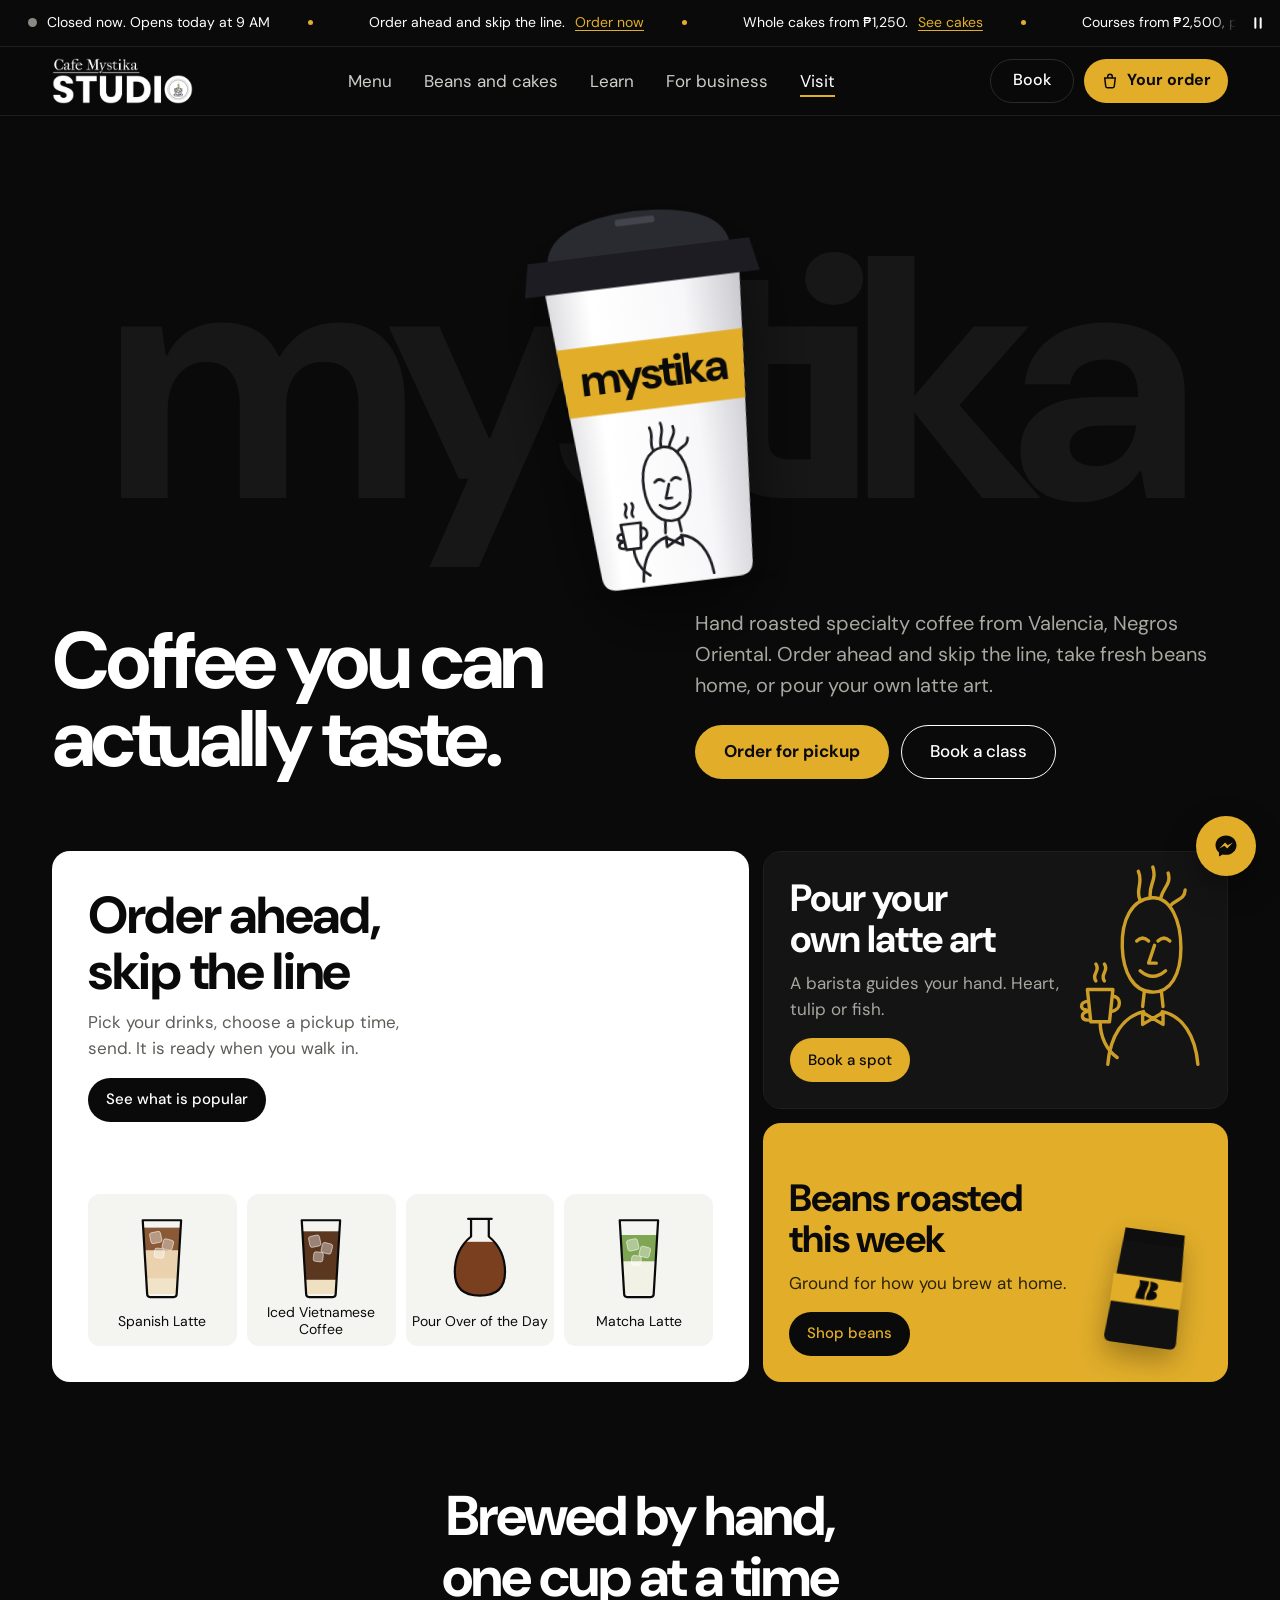
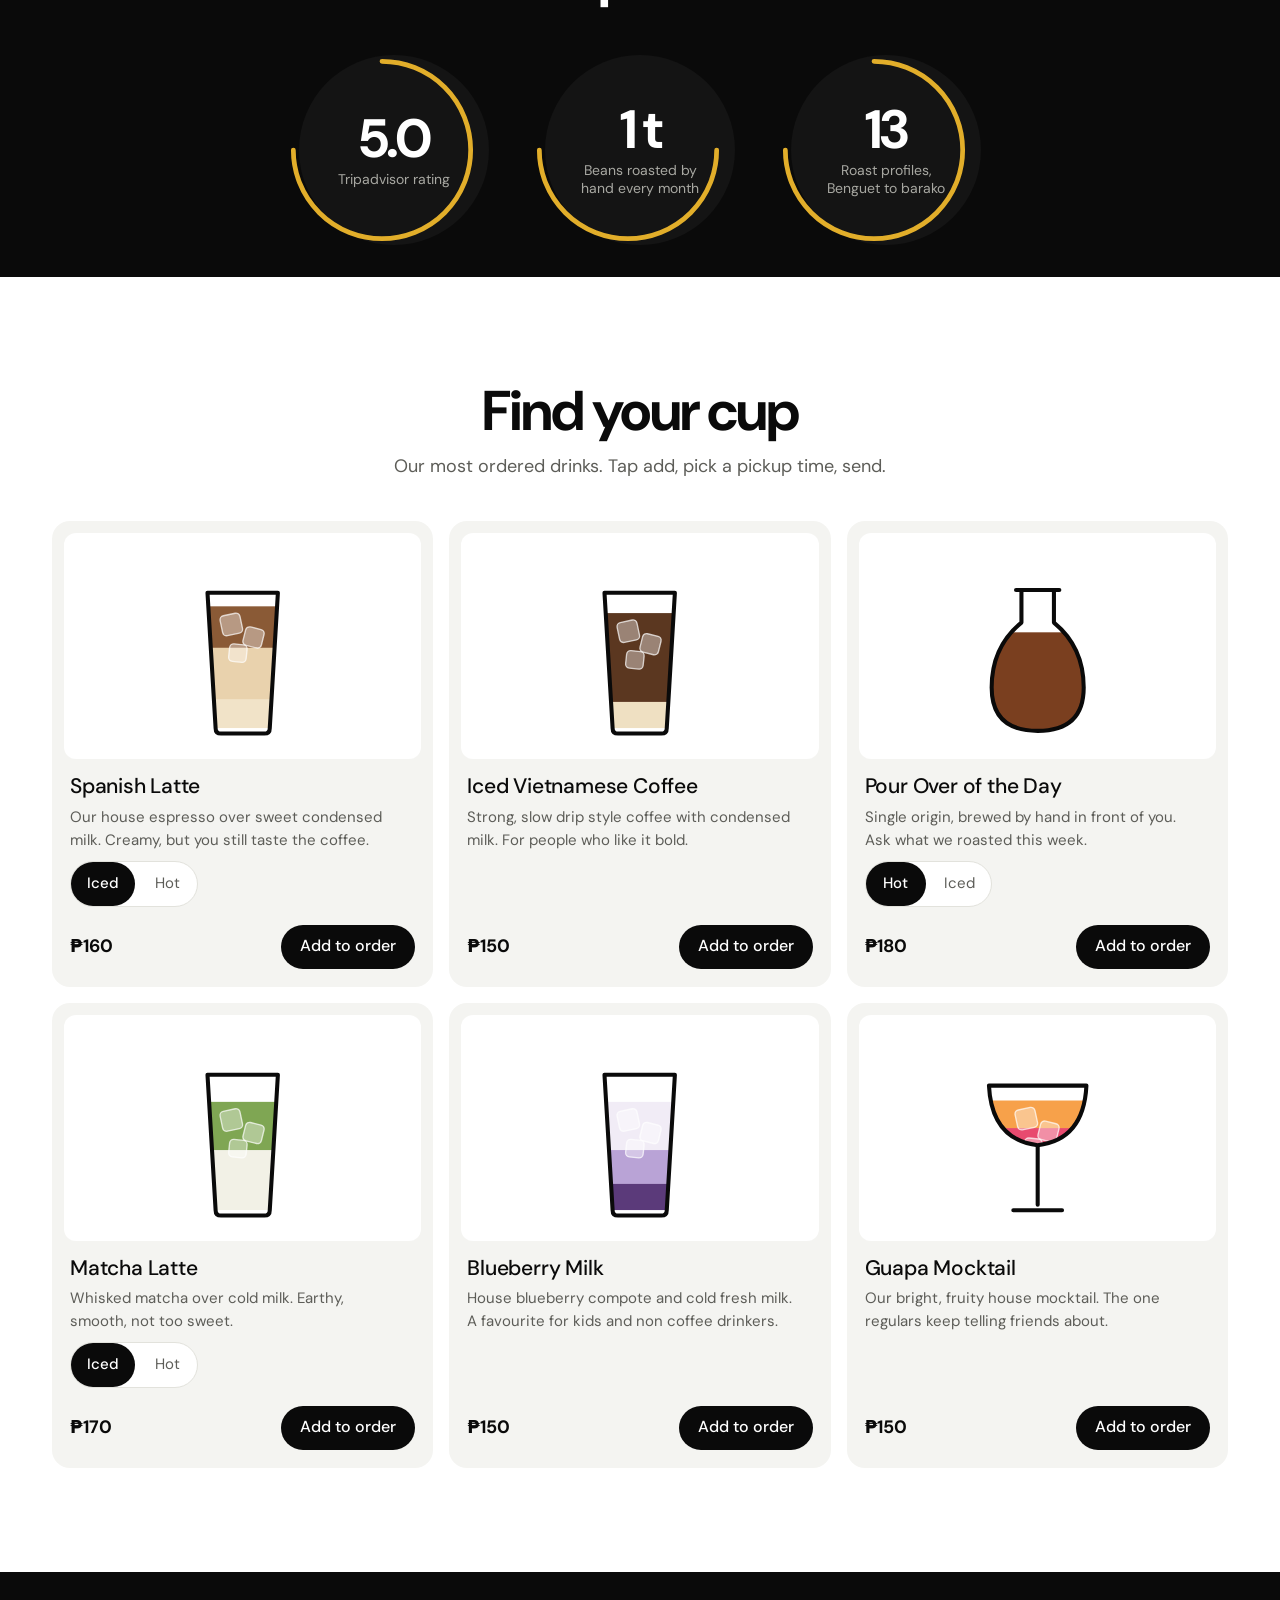
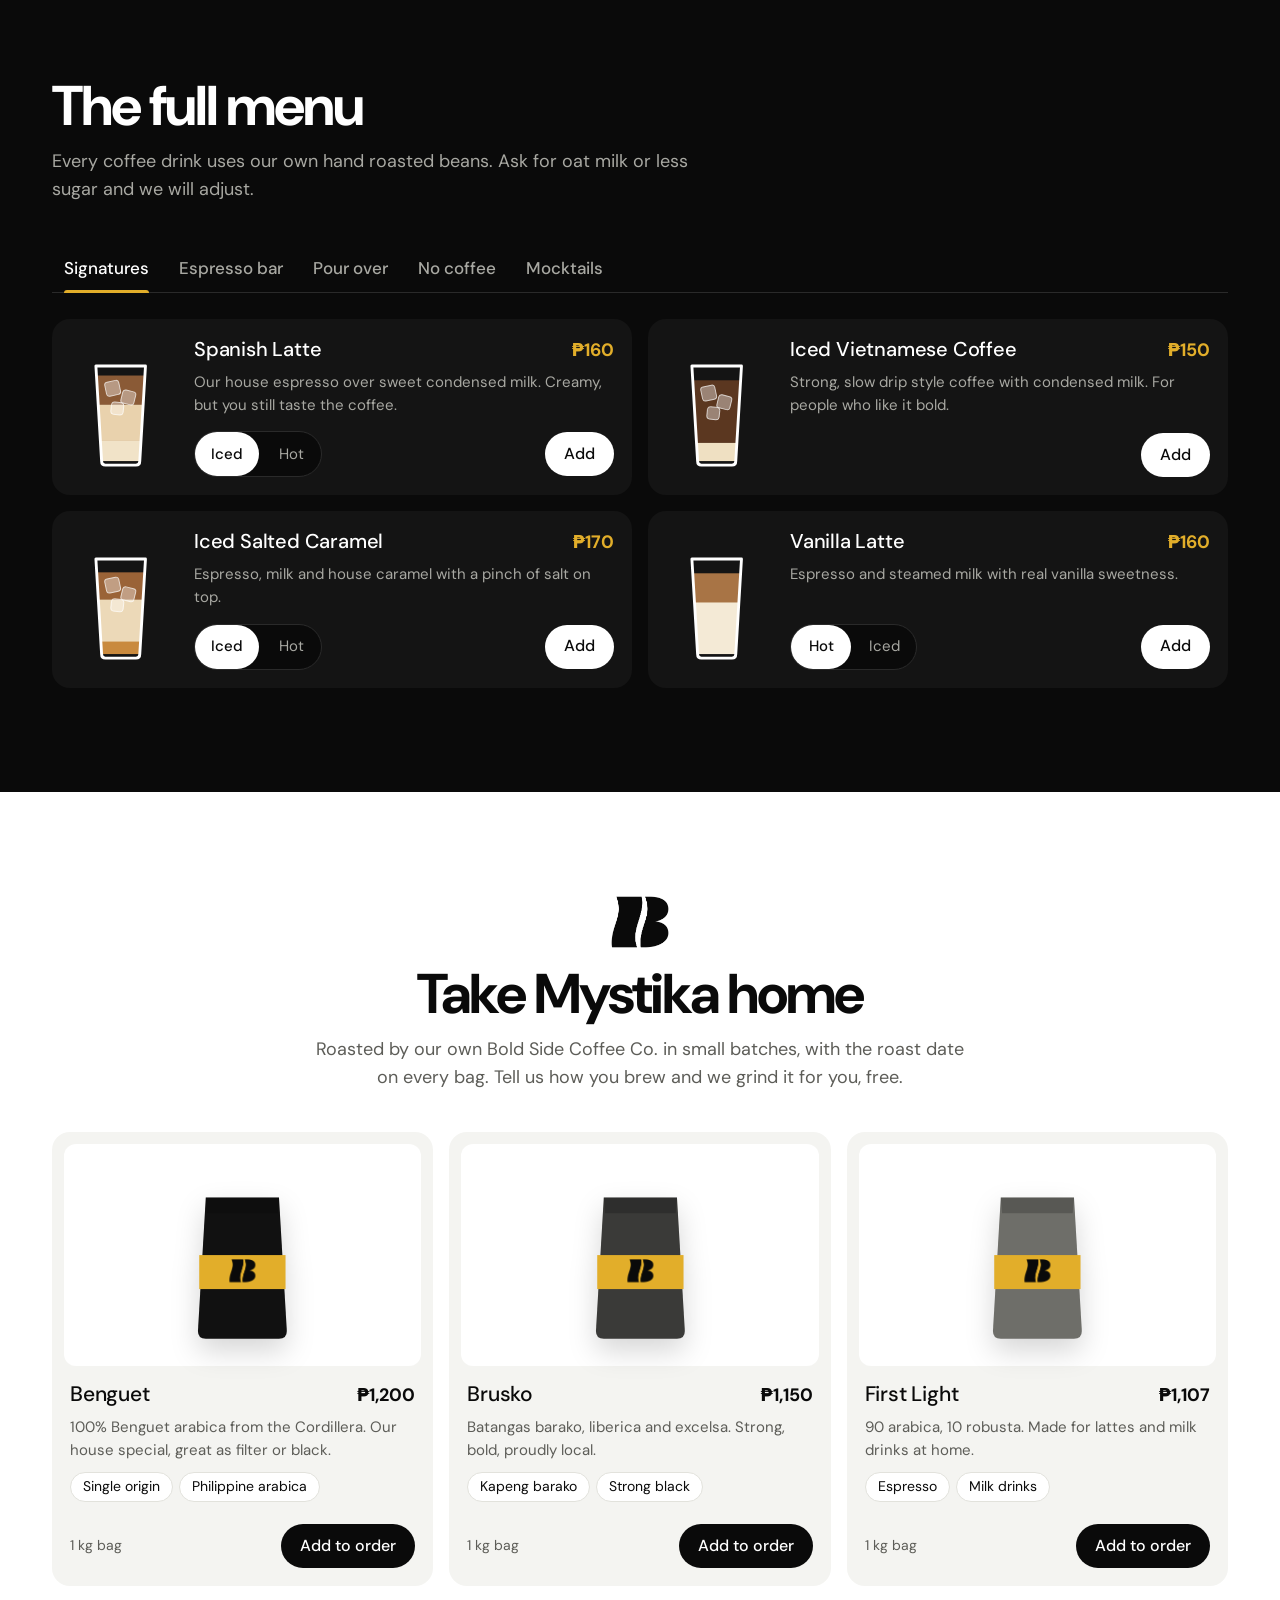
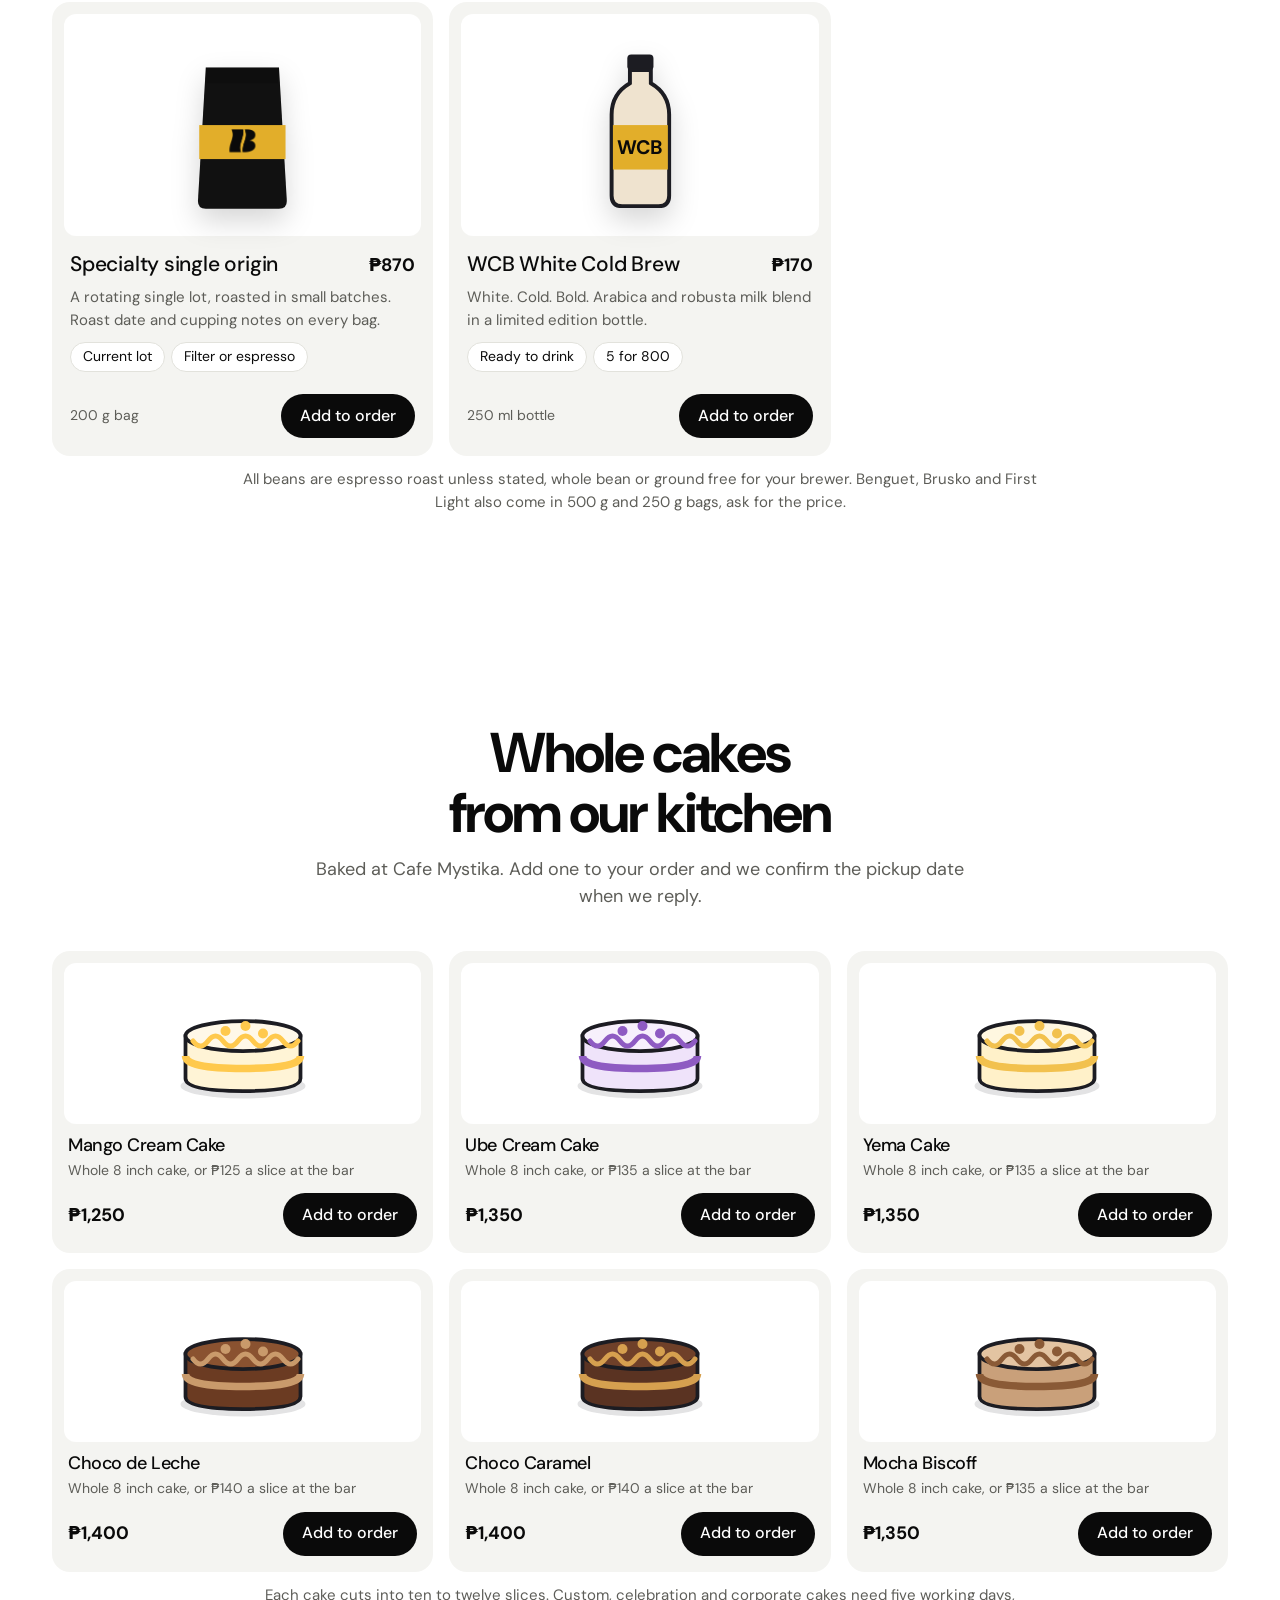
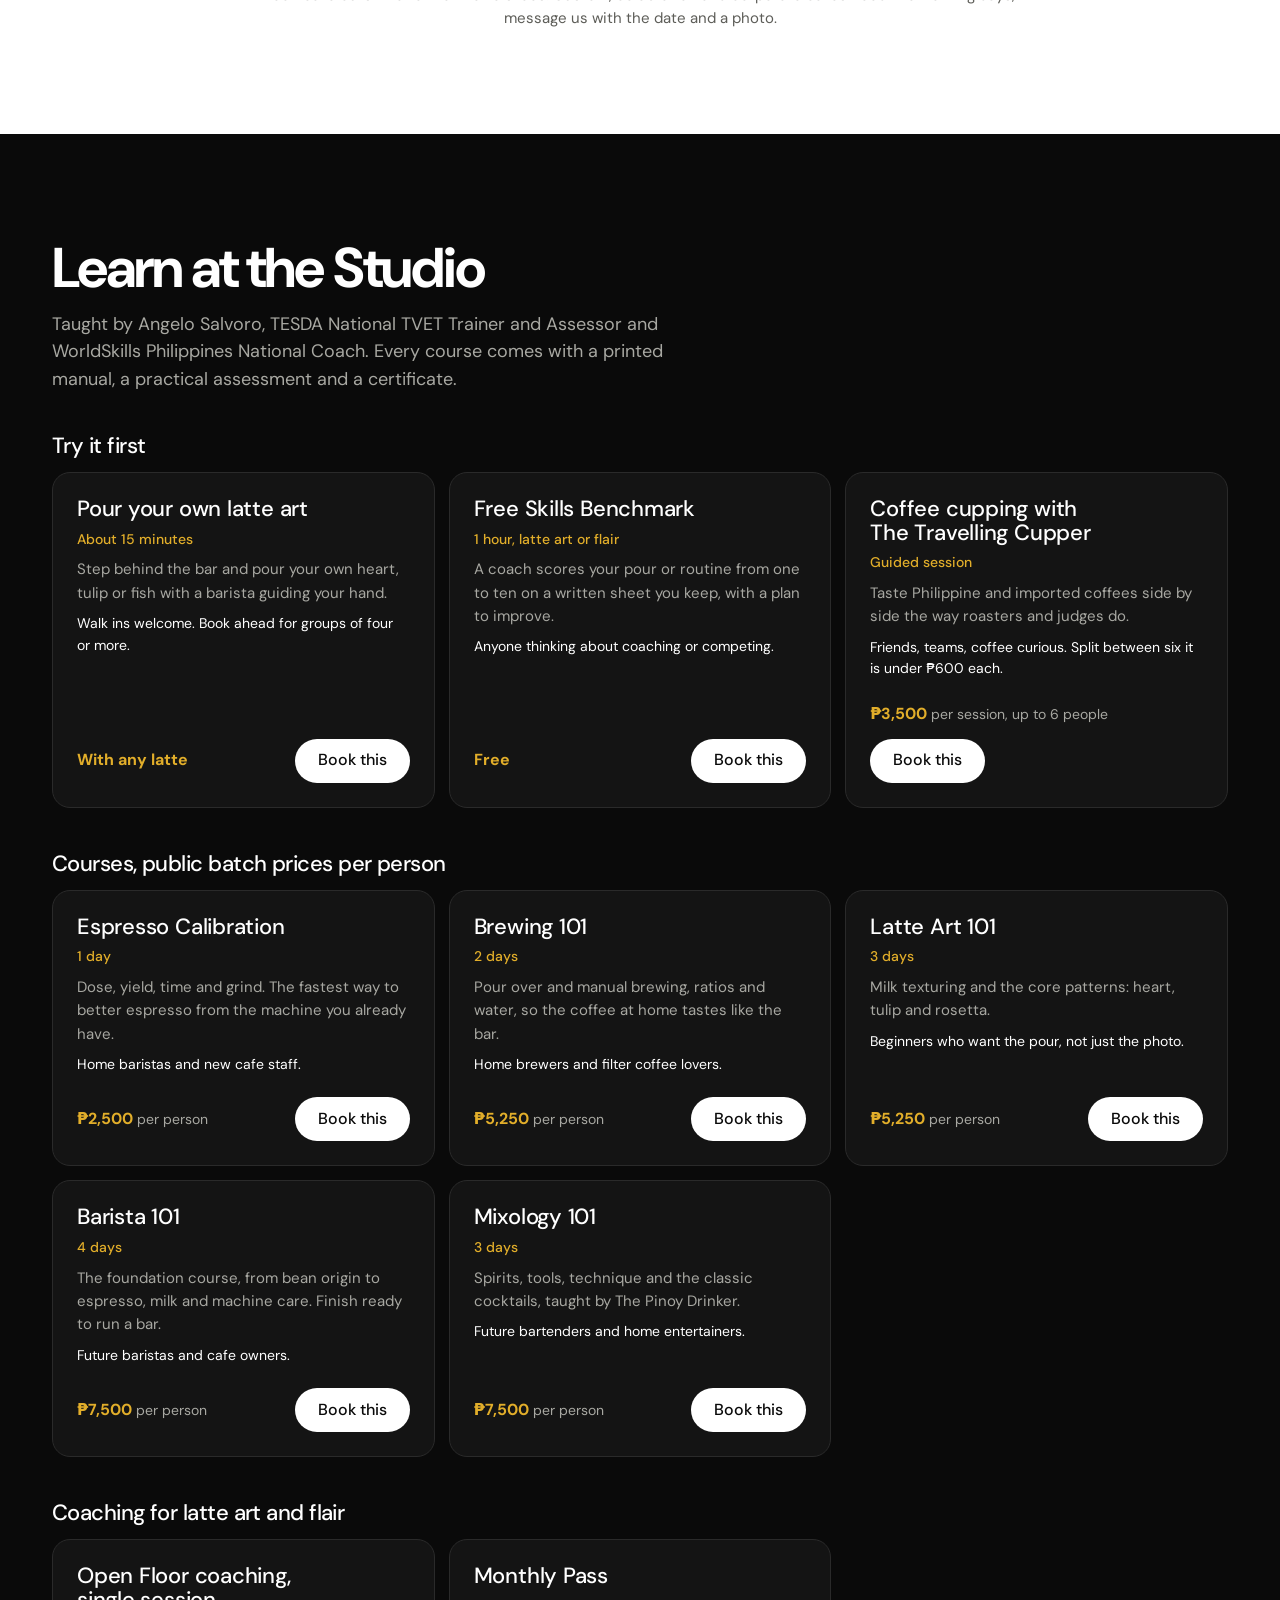
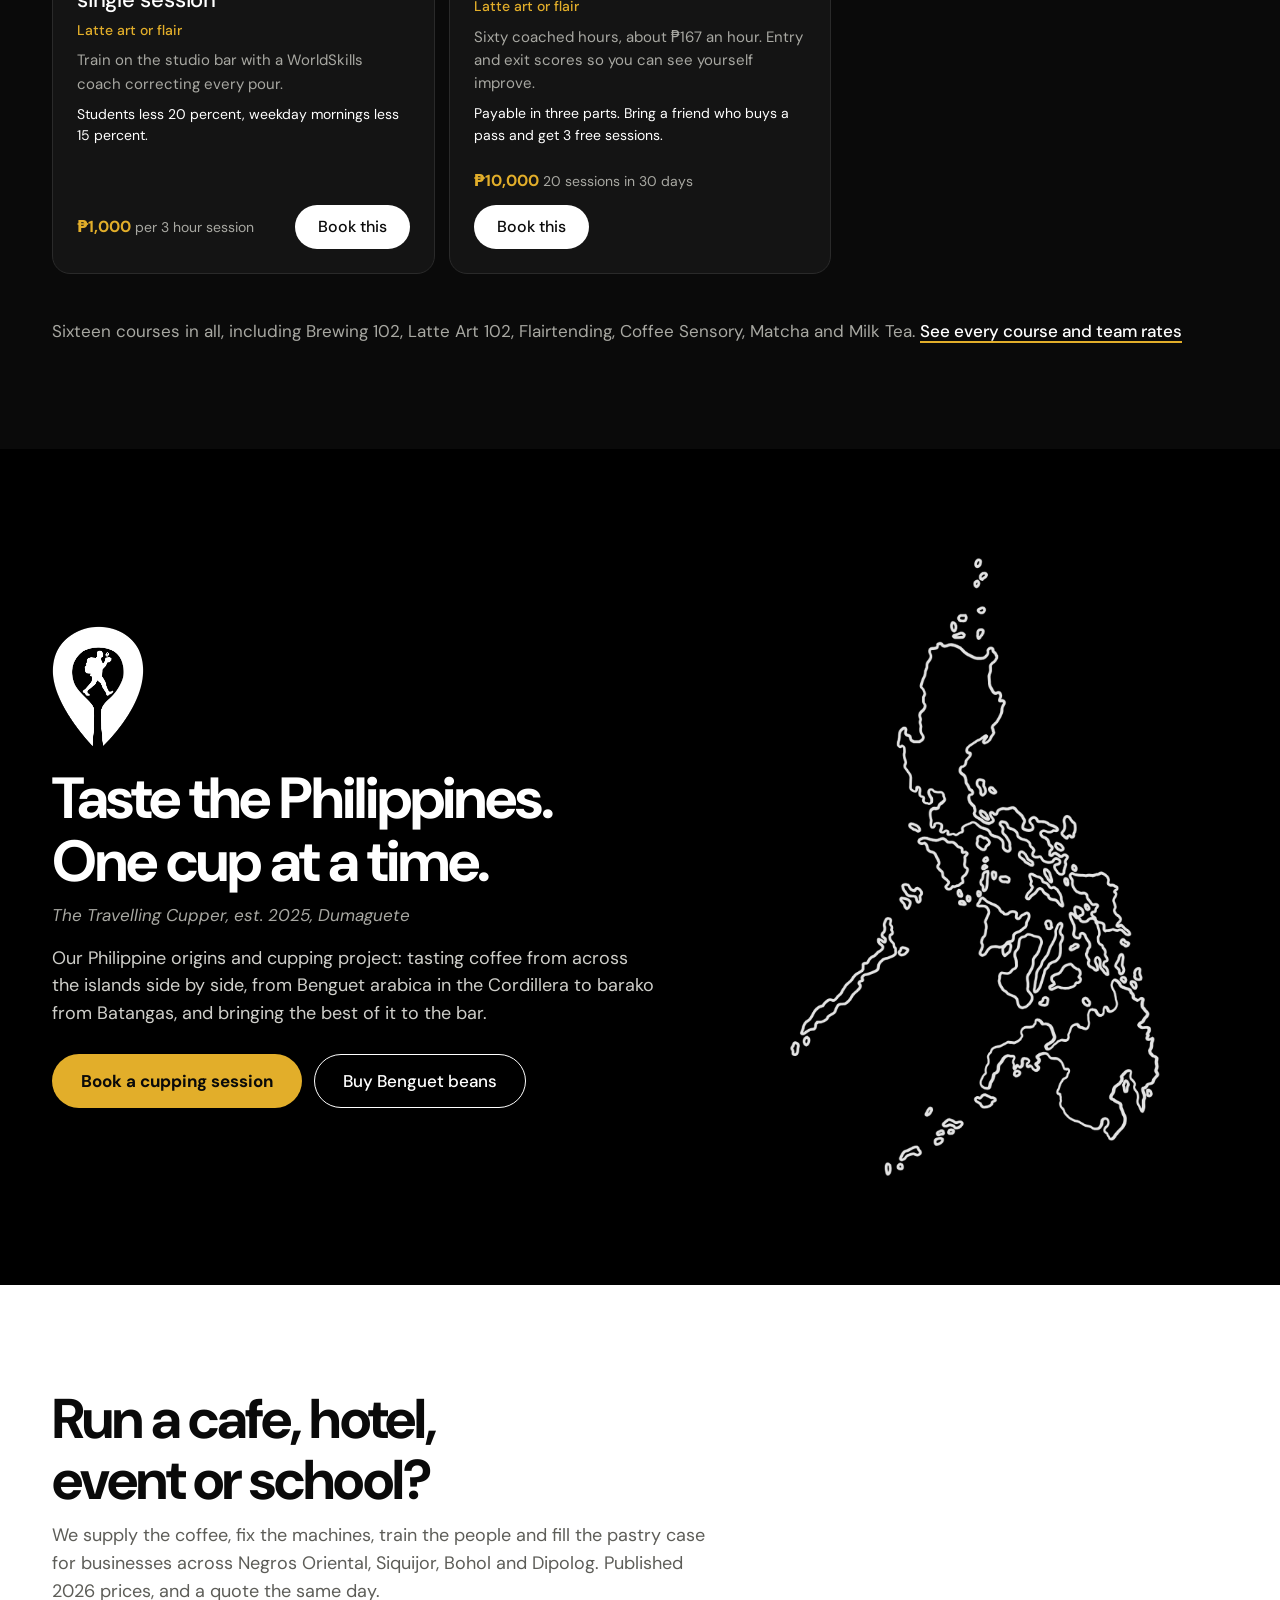
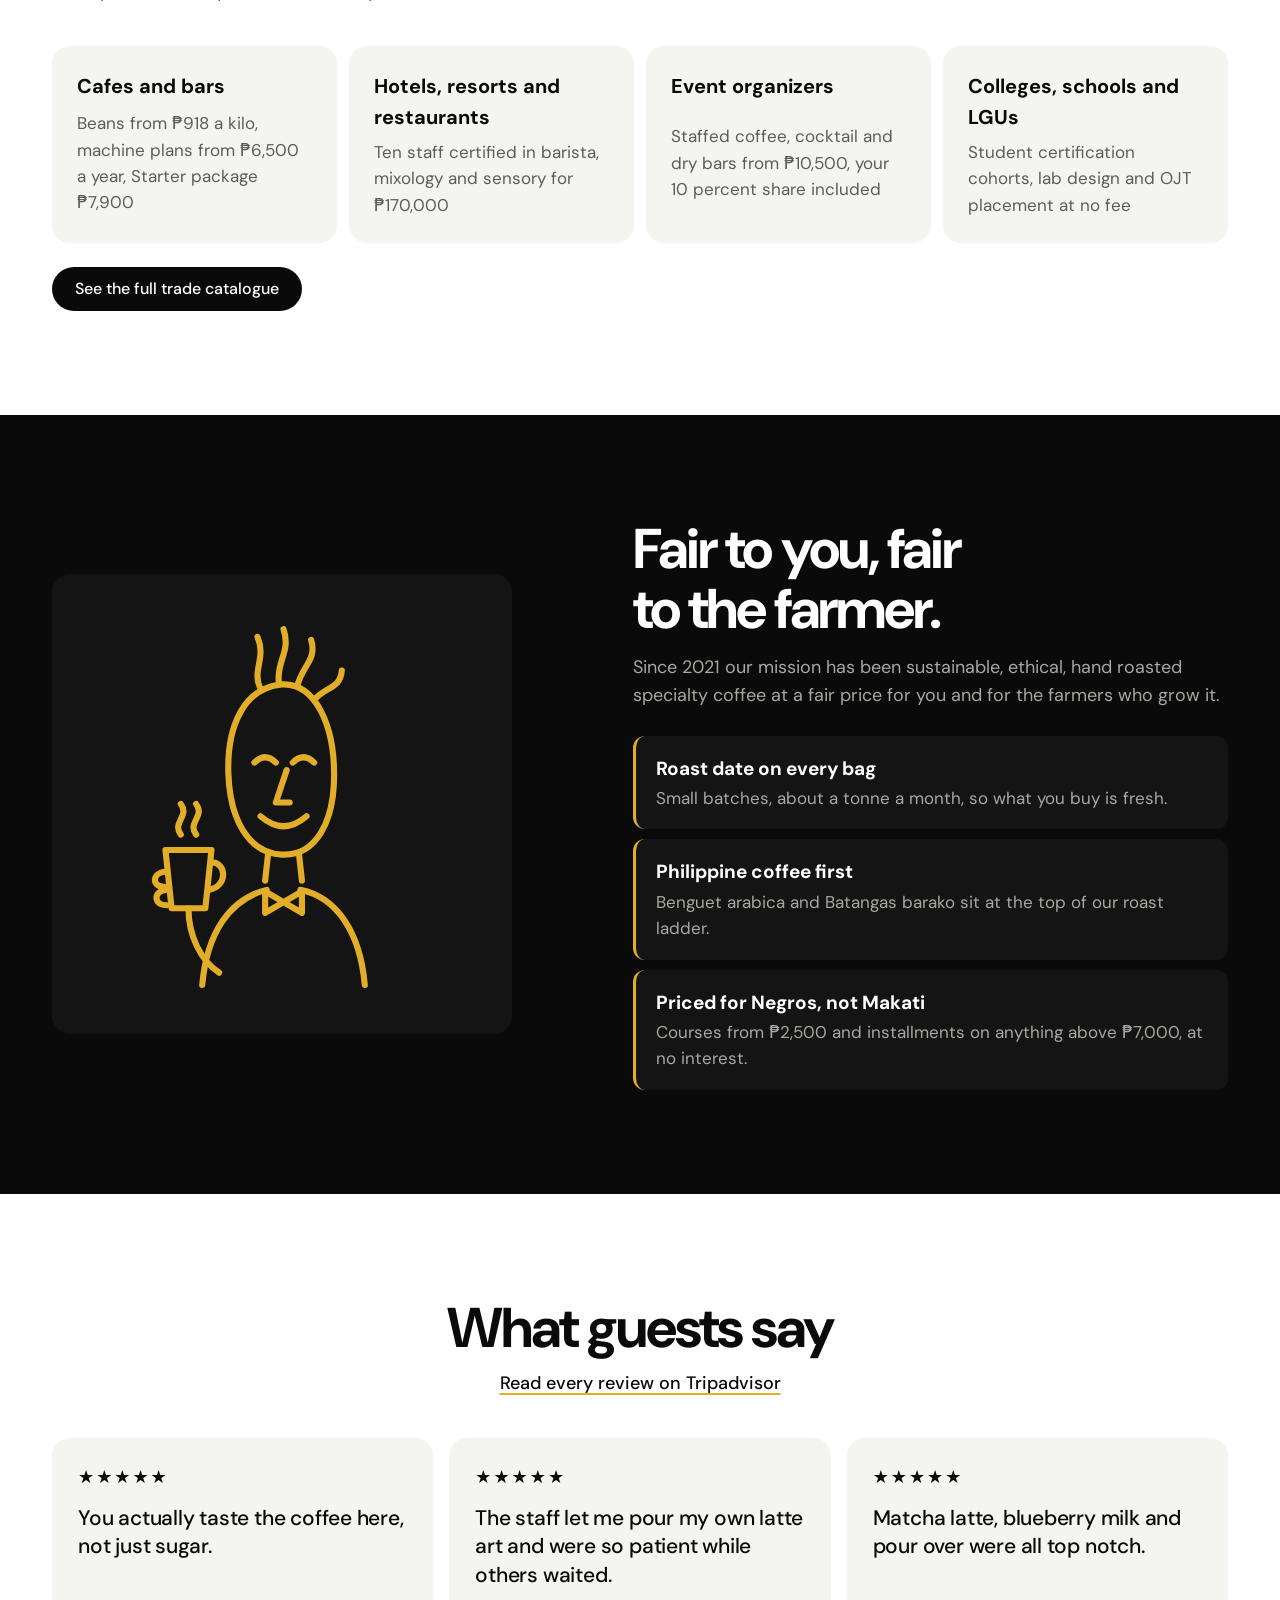
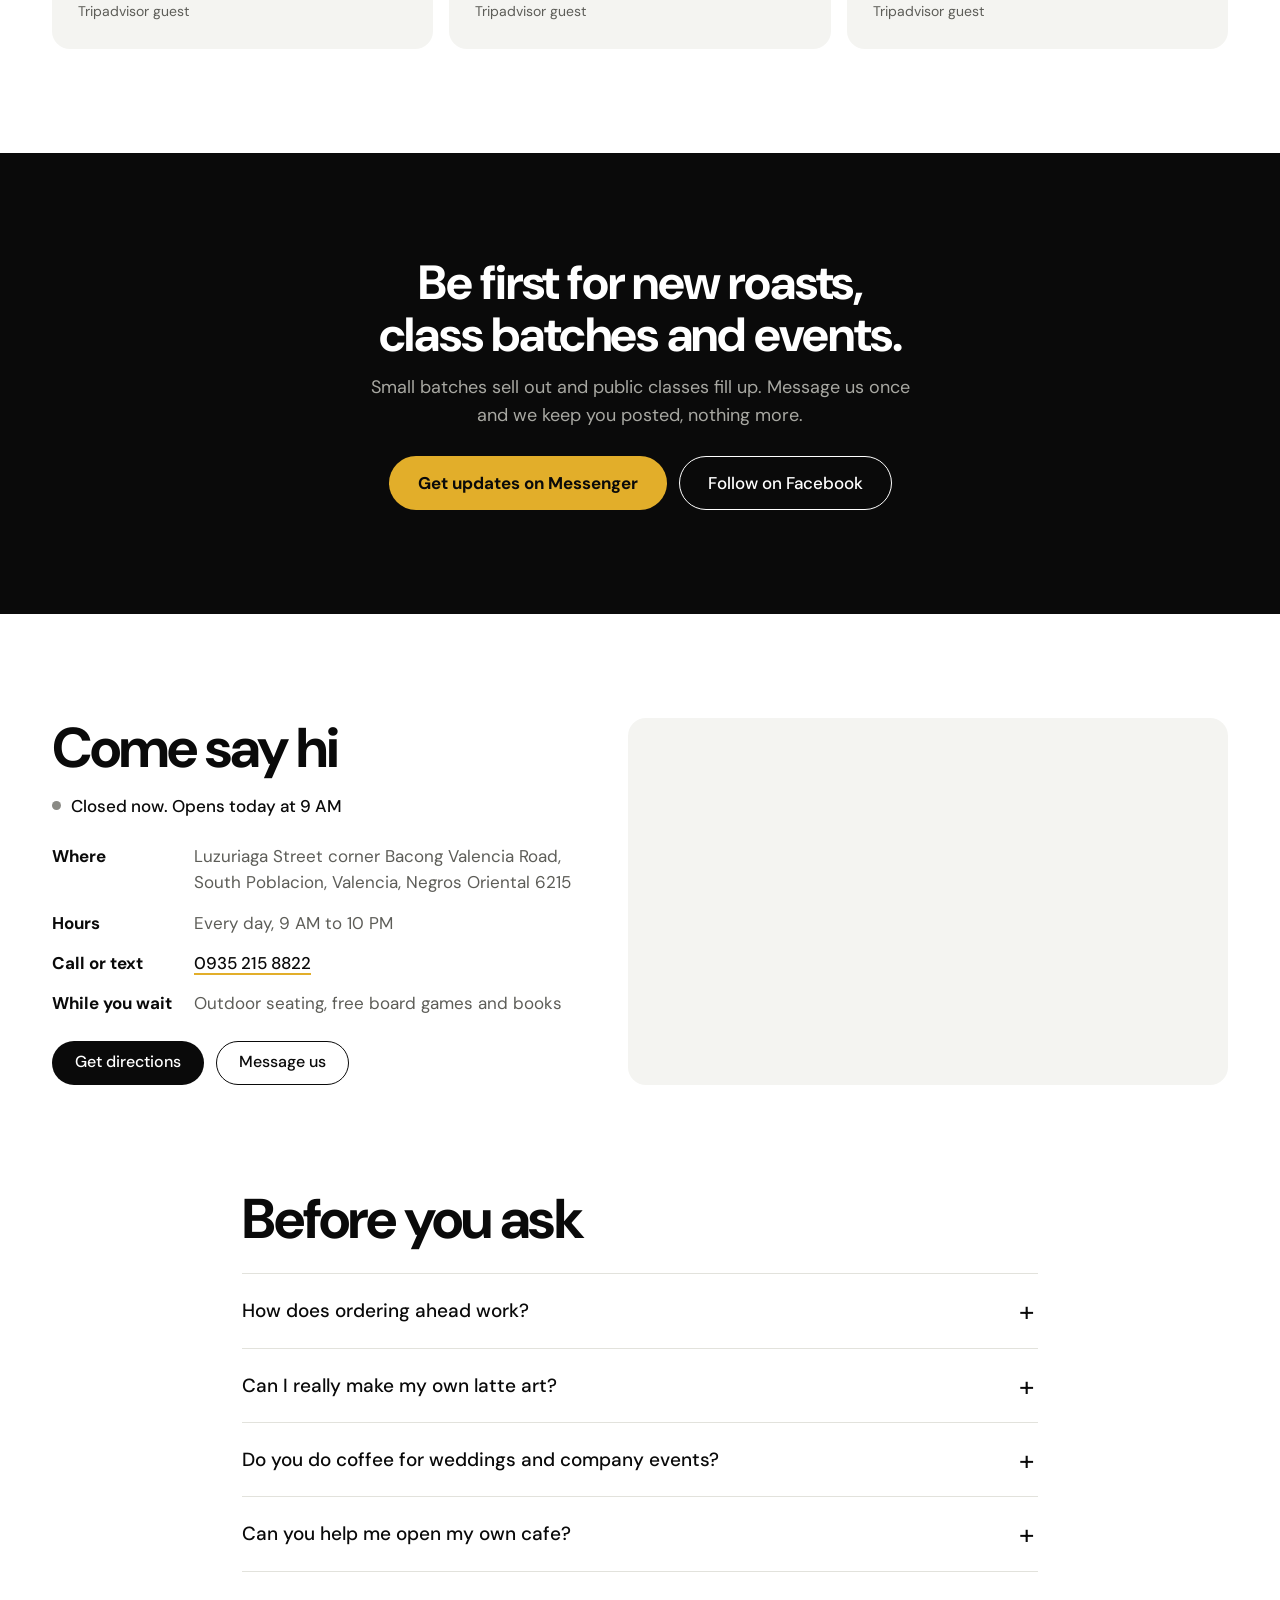
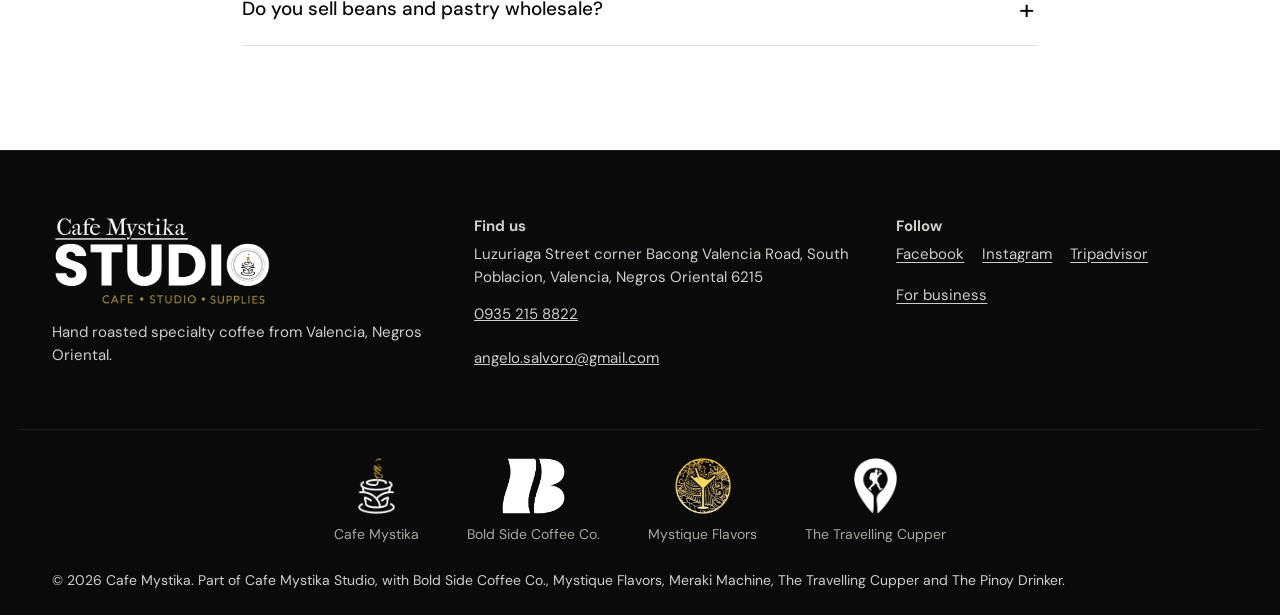
==== commit b0c8c54d: "Add brand logos Cafe Mystika Studio wordmark in the header (compact) and footer (full lockup), Cafe " ====
--- a/index.html
+++ b/index.html
@@ -7,7 +7,8 @@
   <meta name="description" content="Hand roasted specialty coffee in Valencia, Negros Oriental. Order ahead for pickup, buy fresh beans, pour your own latte art, or book a brewing class, event coffee bar, machine maintenance or cafe consultation.">
   <meta name="theme-color" content="#0a0a0a">
   <link rel="canonical" href="https://www.cafemystika.com/">
-  <link rel="icon" href="assets/img/favicon.svg" type="image/svg+xml">
+  <link rel="icon" href="assets/img/favicon.png" type="image/png">
+  <link rel="apple-touch-icon" href="assets/img/apple-touch-icon.png">
 
   <meta property="og:type" content="website">
   <meta property="og:title" content="Cafe Mystika | Coffee you can actually taste">
@@ -81,7 +82,7 @@
 
   <header class="site-header">
     <div class="wrap header-inner">
-      <a href="#top" class="wordmark" aria-label="Cafe Mystika home">mystika</a>
+      <a href="#top" class="wordmark"><img src="assets/img/brand/studio-wordmark-light-compact.webp" width="369" height="120" alt="Cafe Mystika Studio"></a>
       <nav class="nav" aria-label="Main">
         <a href="#menu">Menu</a>
         <a href="#beans">Beans and cakes</a>
@@ -212,6 +213,7 @@
     <section class="section theme-light" id="beans" aria-labelledby="beans-h">
       <div class="wrap">
         <div class="section-head center">
+          <img class="section-logo" src="assets/img/brand/boldside-dark.webp" width="71" height="64" alt="Bold Side Coffee Co." loading="lazy">
           <h2 id="beans-h">Take Mystika home</h2>
           <p>Roasted by our own Bold Side Coffee Co. in small batches, with the roast date on every bag. Tell us how you brew and we grind it for you, free.</p>
         </div>
@@ -367,7 +369,7 @@
   <footer class="site-footer">
     <div class="wrap footer-grid">
       <div>
-        <p class="footer-h">Cafe Mystika</p>
+        <img class="footer-logo" src="assets/img/brand/studio-wordmark-light.webp" width="640" height="267" alt="Cafe Mystika Studio" loading="lazy">
         <p>Hand roasted specialty coffee from Valencia, Negros Oriental.</p>
       </div>
       <div>
@@ -385,7 +387,12 @@
         </p>
       </div>
     </div>
-    <p class="footer-word" aria-hidden="true">mystika</p>
+    <ul class="brand-row" aria-label="Our brands">
+      <li><img src="assets/img/brand/mystika-mark-light.webp" width="42" height="64" alt="" loading="lazy"><span>Cafe Mystika</span></li>
+      <li><img src="assets/img/brand/boldside-light.webp" width="71" height="64" alt="" loading="lazy"><span>Bold Side Coffee Co.</span></li>
+      <li><img src="assets/img/brand/mixology-badge.webp" width="64" height="64" alt="" loading="lazy"><span>Mystique Flavors</span></li>
+      <li><img src="assets/img/tc-mark-white.webp" width="49" height="64" alt="" loading="lazy"><span>The Travelling Cupper</span></li>
+    </ul>
     <p class="wrap copyright">© <span data-year></span> Cafe Mystika. Part of Cafe Mystika Studio, with Bold Side Coffee Co., Mystique Flavors, Meraki Machine, The Travelling Cupper and The Pinoy Drinker.</p>
   </footer>
 
--- a/assets/css/styles.css
+++ b/assets/css/styles.css
@@ -140,8 +140,9 @@
   border-bottom: 1px solid var(--black-3);
 }
 .header-inner { display: flex; align-items: center; gap: 20px; height: 68px; }
-.wordmark { font-size: 28px; font-weight: 700; letter-spacing: -0.045em; color: var(--white); text-decoration: none; line-height: 1; display: inline-flex; align-items: center; gap: 2px; min-height: 44px; }
-.wordmark::after { content: ""; width: 7px; height: 7px; border-radius: 50%; background: var(--gold); align-self: flex-end; margin-bottom: 9px; }
+.wordmark { display: inline-flex; align-items: center; min-height: 44px; flex: none; }
+.wordmark img { height: 40px; width: auto; }
+@media (min-width: 1024px) { .wordmark img { height: 46px; } }
 .nav { display: none; gap: 4px; margin-left: auto; margin-right: auto; }
 .nav a { text-decoration: none; padding: 0 14px; min-height: 44px; display: inline-flex; align-items: center; color: #cfcfca; position: relative; }
 .nav a:hover { color: var(--white); }
@@ -432,7 +433,12 @@
 .footer-links a { text-underline-offset: 3px; }
 .footer-contact { display: grid; justify-items: start; margin-top: 4px; }
 .footer-contact a { display: inline-flex; align-items: center; min-height: 44px; }
-.footer-word { font-size: clamp(90px, 25vw, 380px); font-weight: 700; letter-spacing: -0.07em; line-height: .8; color: #1a1a1a; text-align: center; margin: 48px 0 12px; white-space: nowrap; user-select: none; }
+.footer-logo { width: 220px; height: auto; margin-bottom: 14px; }
+.brand-row { list-style: none; margin: 48px auto 24px; padding: 28px 16px 0; max-width: var(--wrap); border-top: 1px solid var(--black-3); display: flex; flex-wrap: wrap; justify-content: center; gap: 24px 48px; }
+.brand-row li { display: grid; justify-items: center; gap: 10px; text-align: center; }
+.brand-row img { height: 56px; width: auto; }
+.brand-row span { font-size: 14px; color: var(--muted); }
+.section-logo { height: 52px; width: auto; margin-bottom: 4px; }
 .copyright { font-size: 14px; color: var(--muted); }
 @media (min-width: 820px) { .footer-grid { grid-template-columns: 1.2fr 1.2fr 1fr; } }
 
@@ -666,7 +672,9 @@
 .terms dd { margin: 4px 0 0; color: var(--muted); }
 @media (min-width: 820px) { .terms { grid-template-columns: repeat(3, 1fr); } }
 .brands { list-style: none; margin: 0; padding: 0; display: grid; gap: 10px; }
-.brands li { border: 1px solid var(--line); border-radius: var(--r-md); padding: 16px 18px; display: grid; gap: 2px; }
+.brands li { border: 1px solid var(--line); border-radius: var(--r-md); padding: 18px; display: grid; gap: 2px; align-content: start; }
+.brands img { height: 56px; width: auto; max-width: 180px; object-fit: contain; object-position: left; margin-bottom: 12px; }
+.brand-initial { width: 56px; height: 56px; border-radius: 50%; border: 1.5px solid var(--gold); color: var(--gold) !important; display: grid; place-items: center; font-weight: 700; font-size: 24px !important; margin-bottom: 12px; }
 .brands strong { font-weight: 700; font-size: 18px; }
 .brands span { color: var(--muted); font-size: 15px; }
 @media (min-width: 720px) { .brands { grid-template-columns: repeat(2, 1fr); } }
